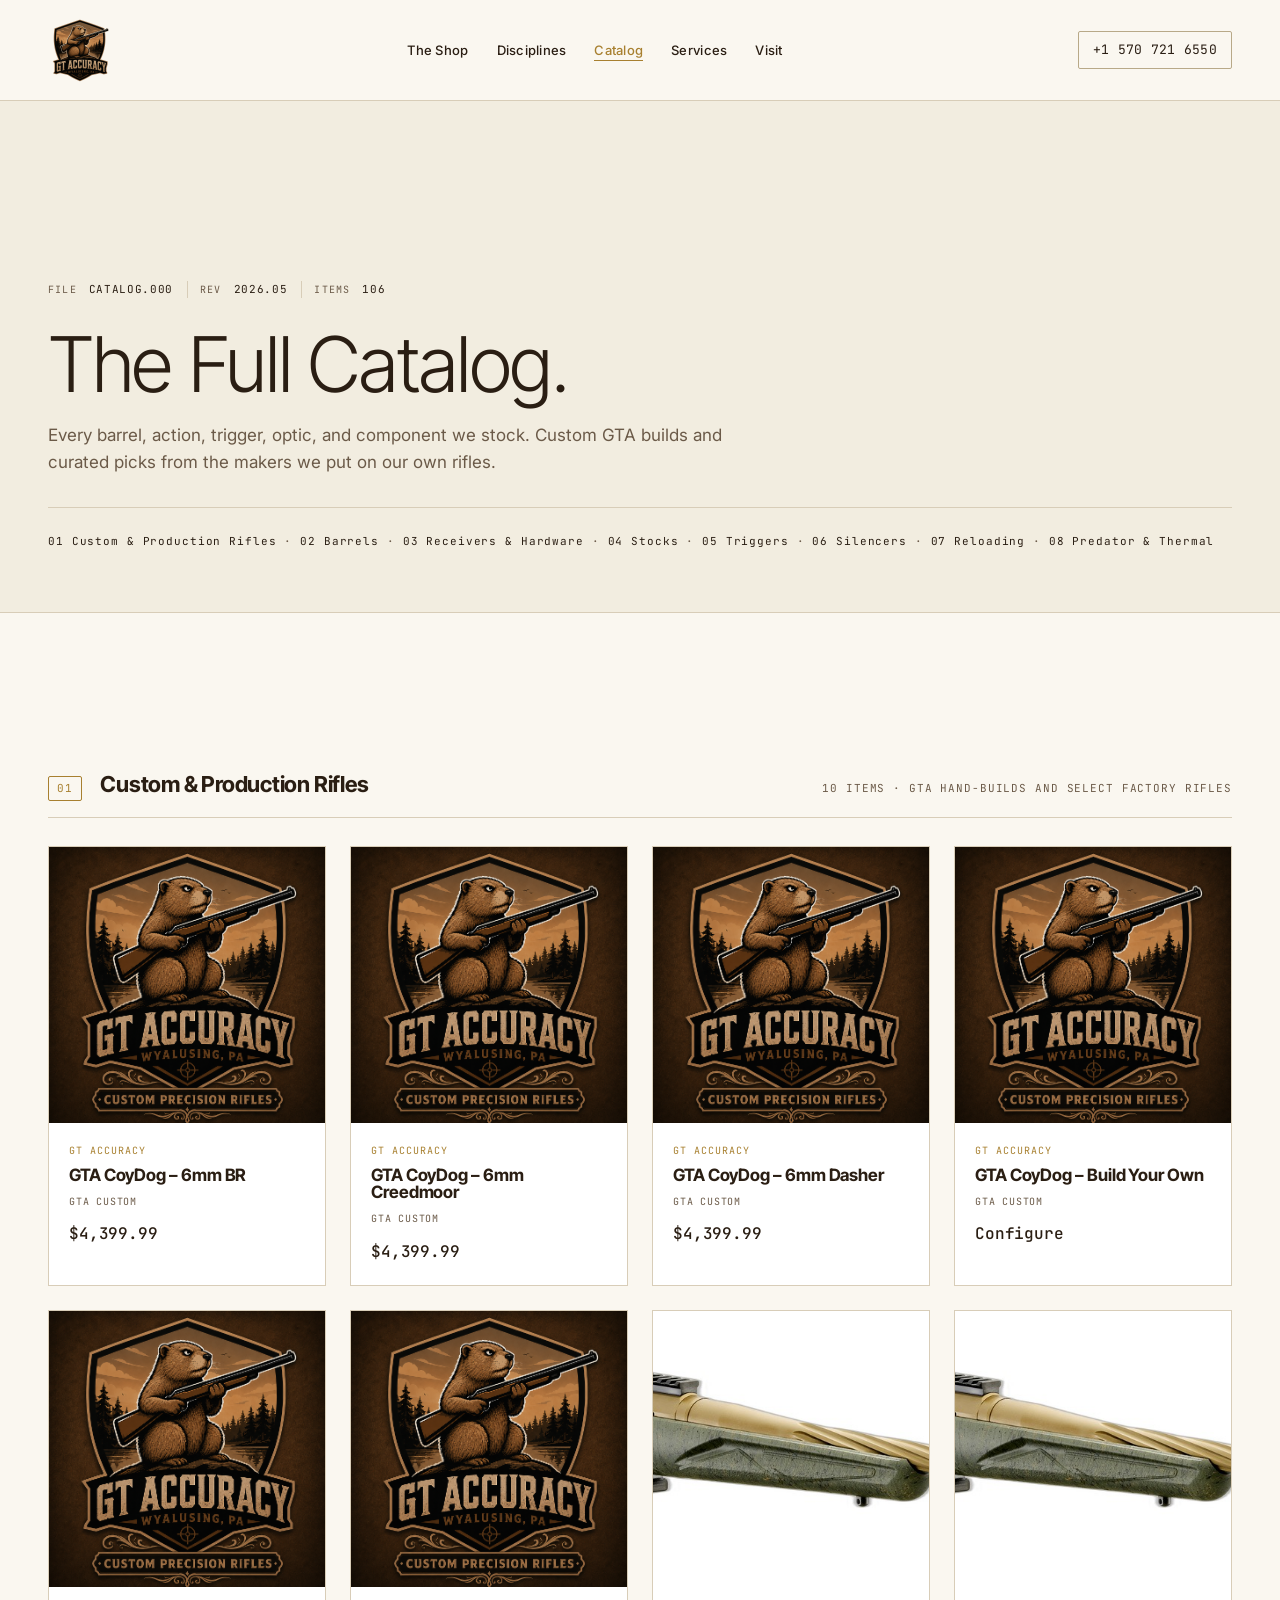
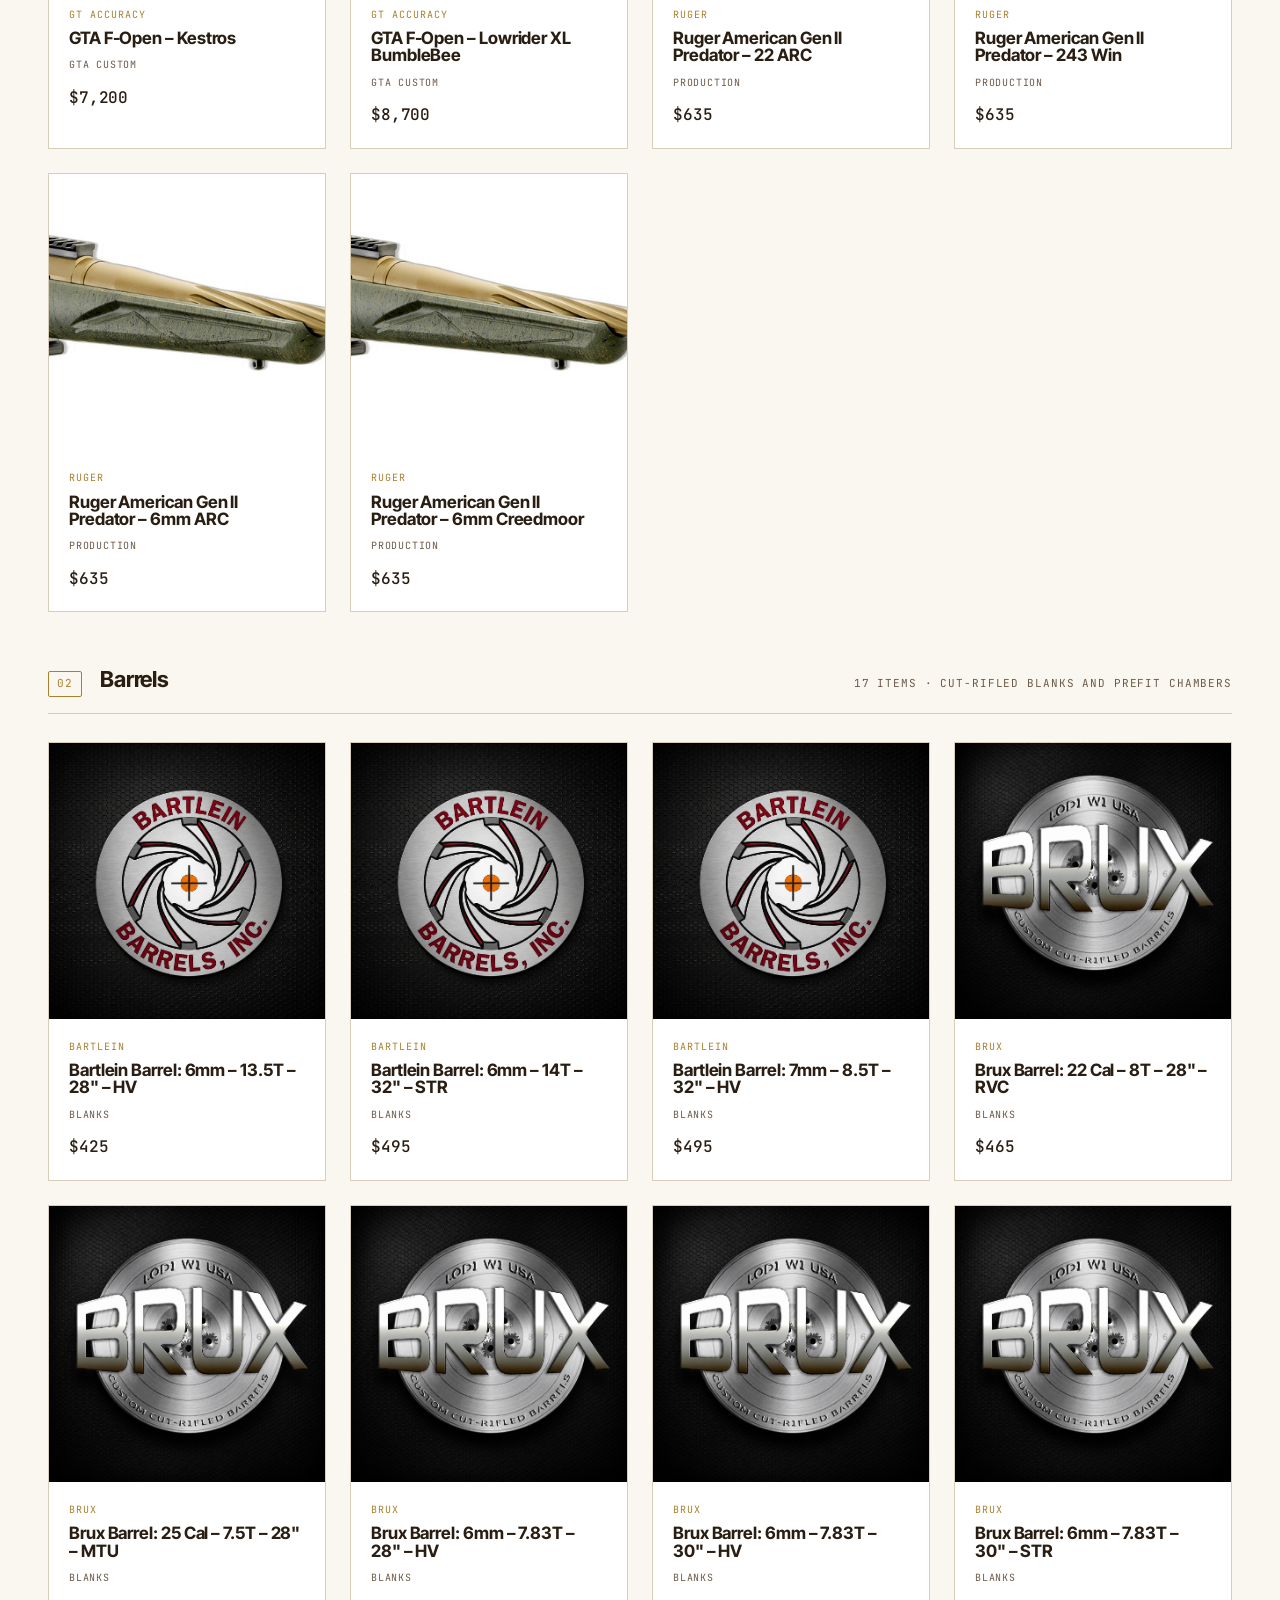
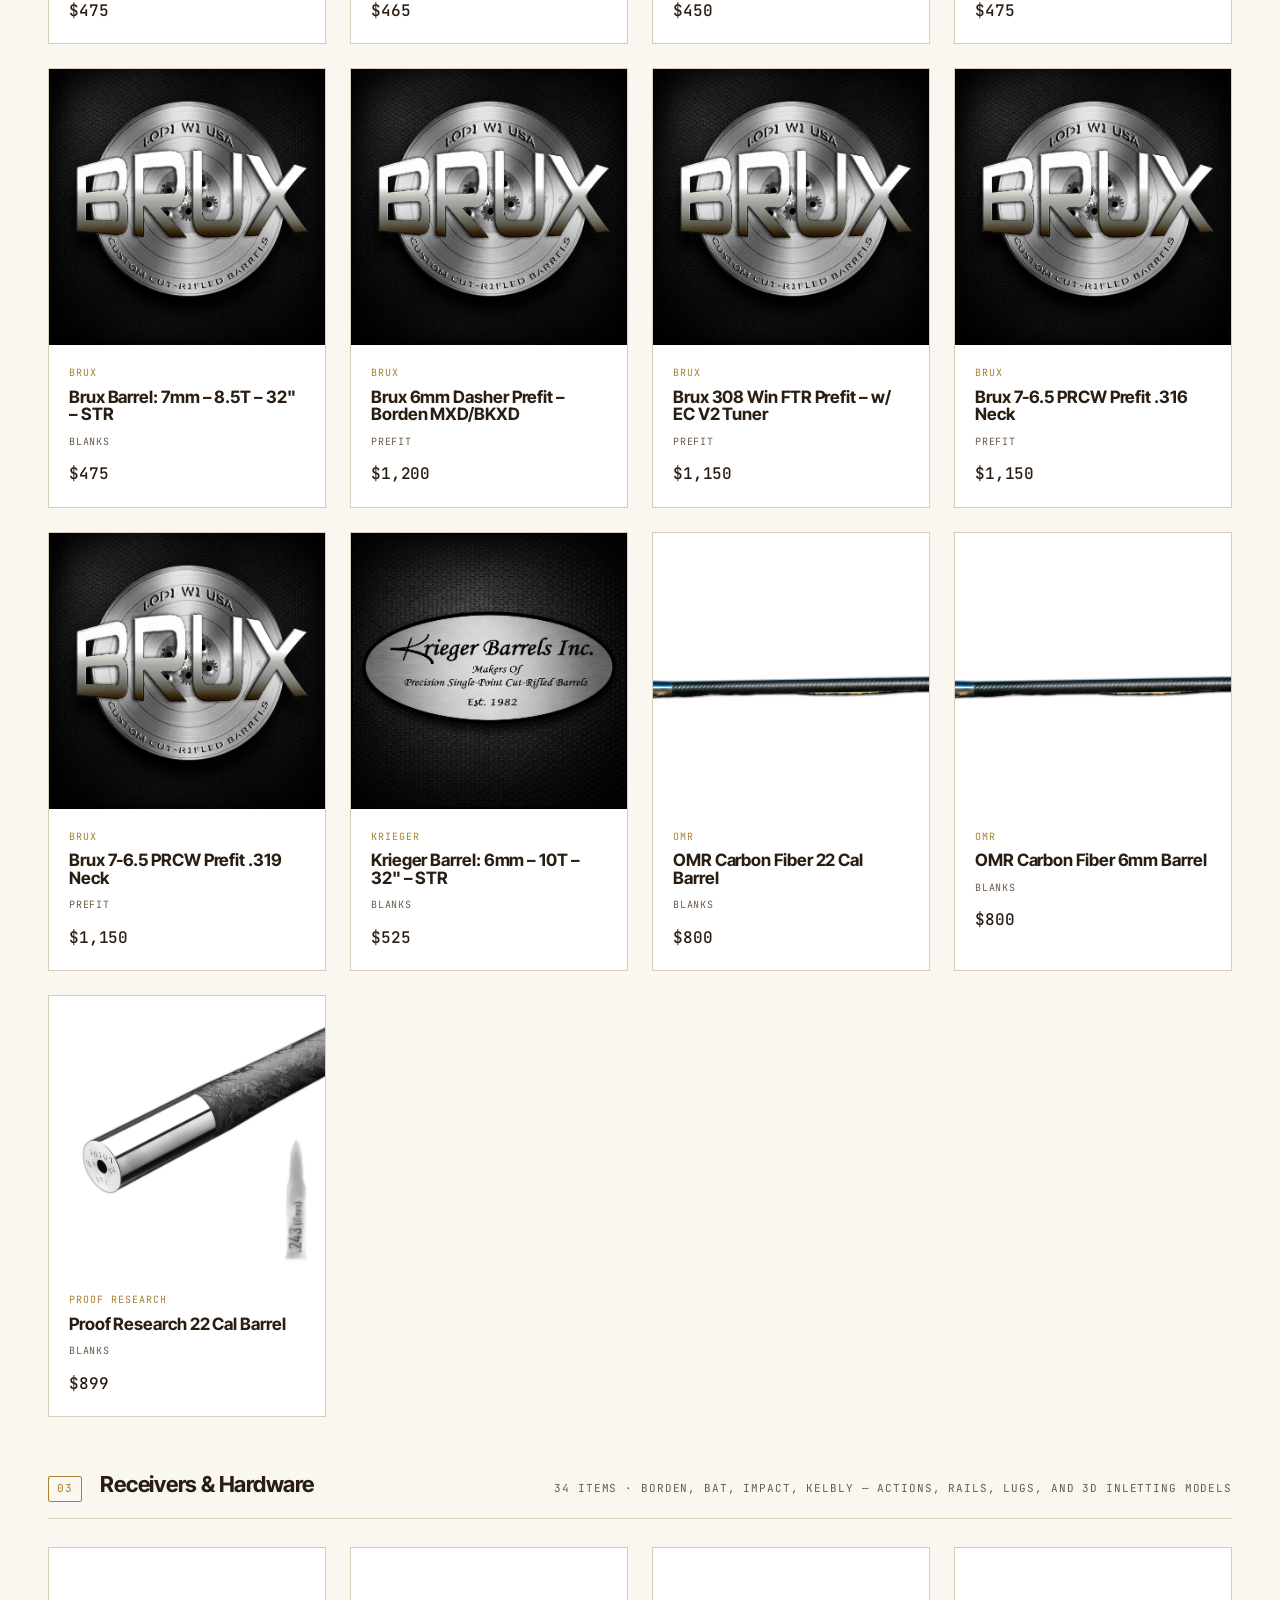
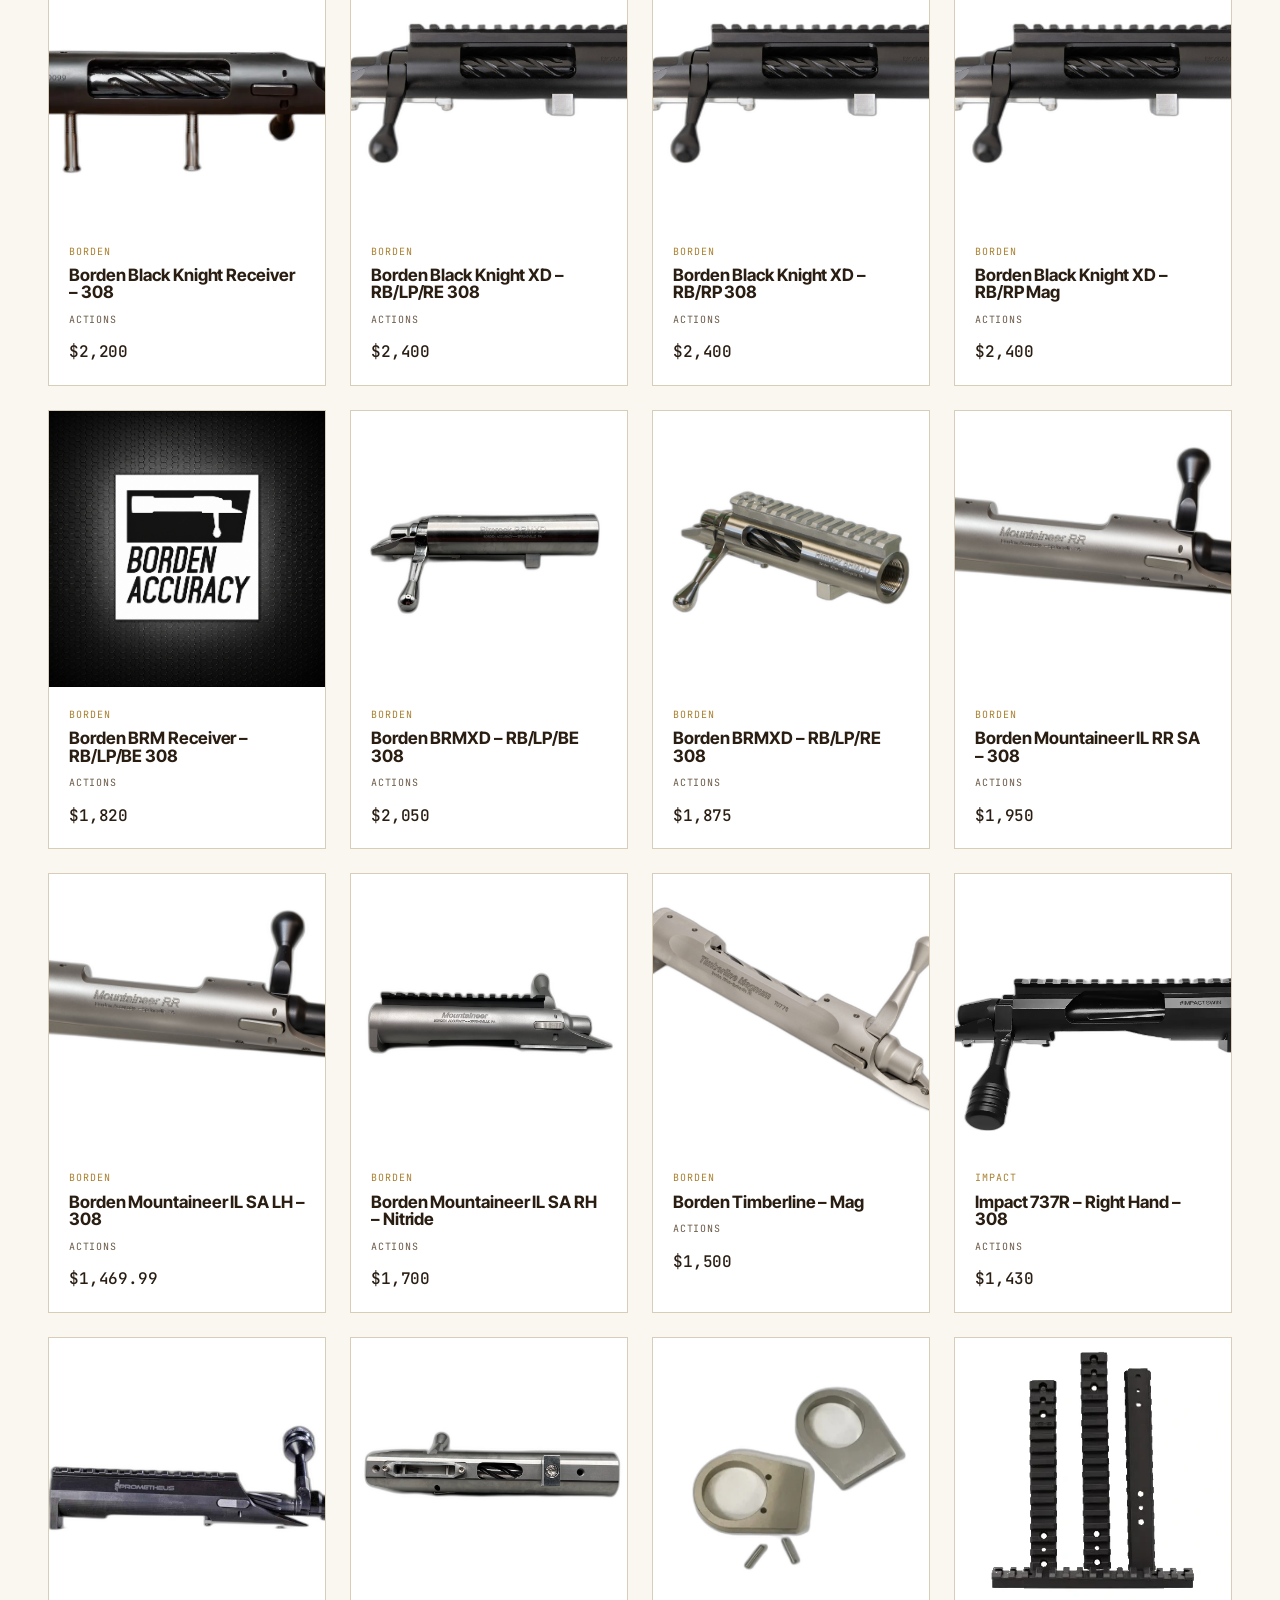
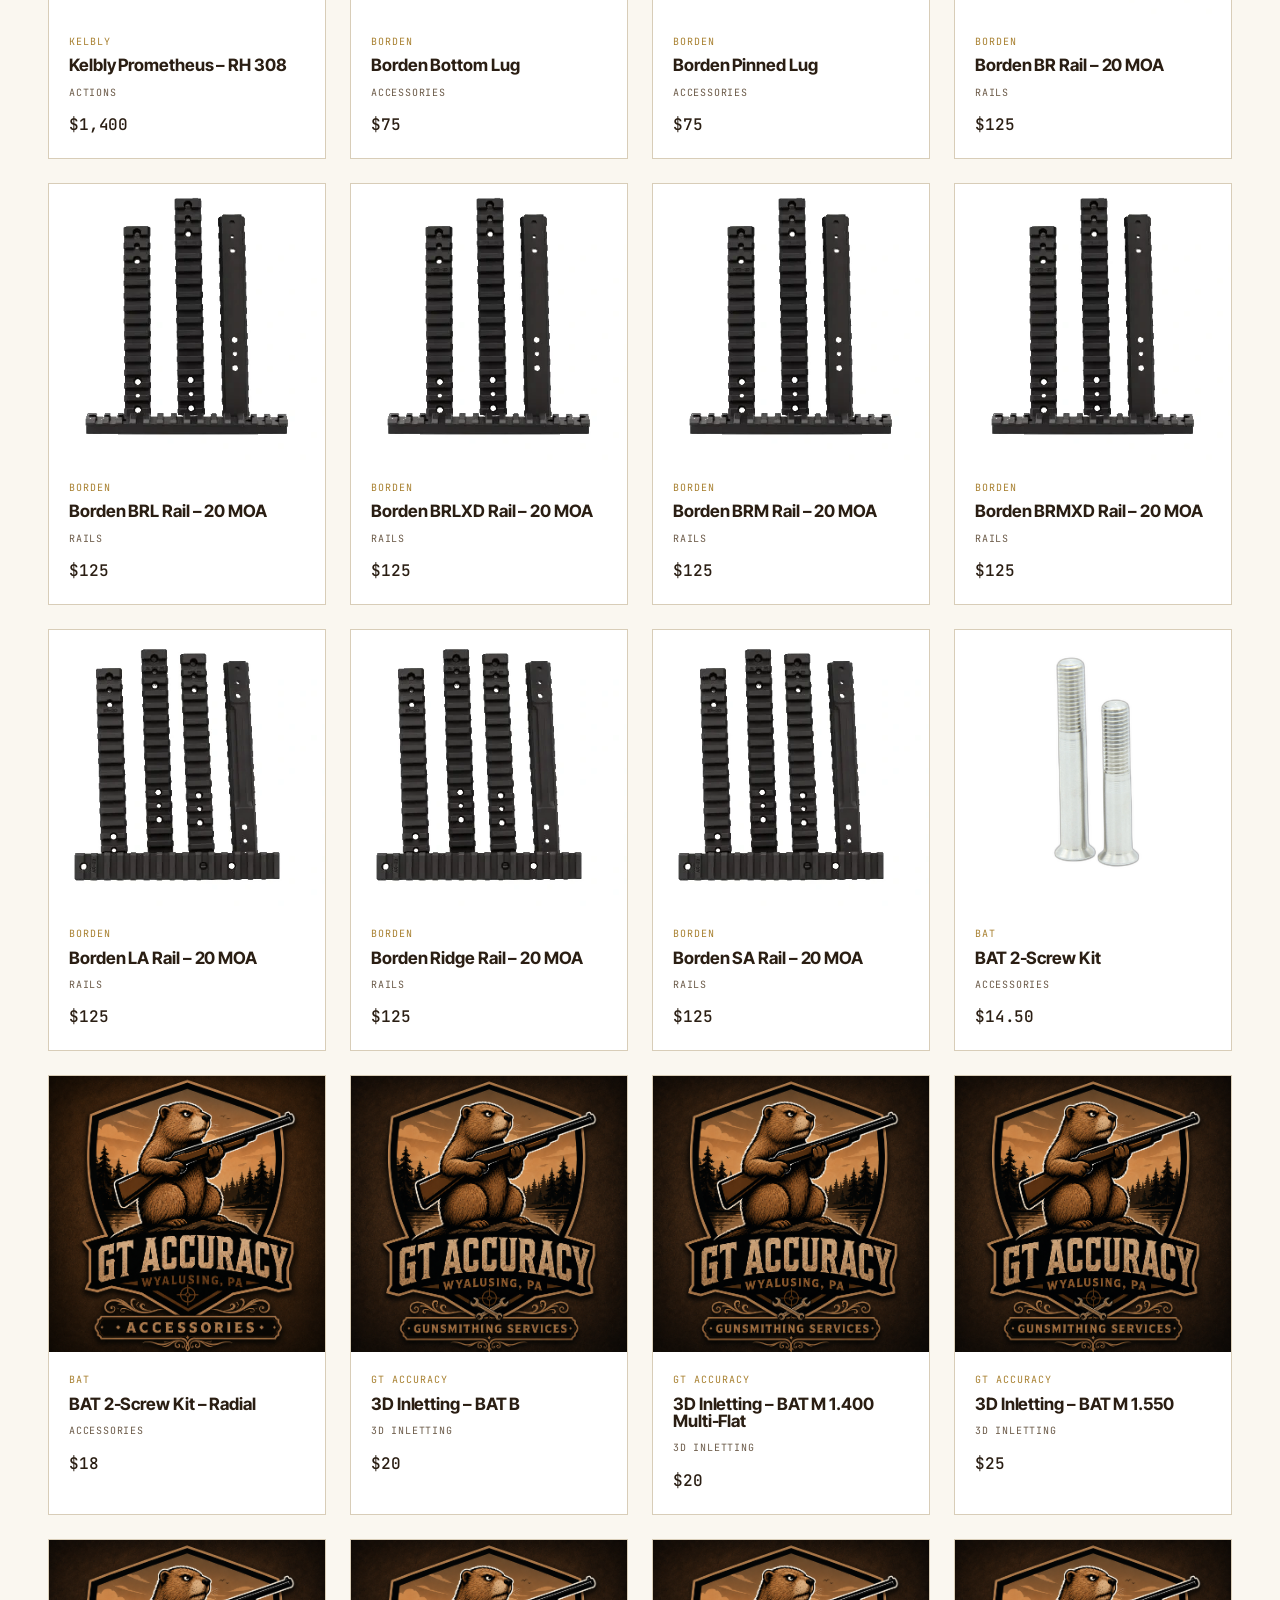
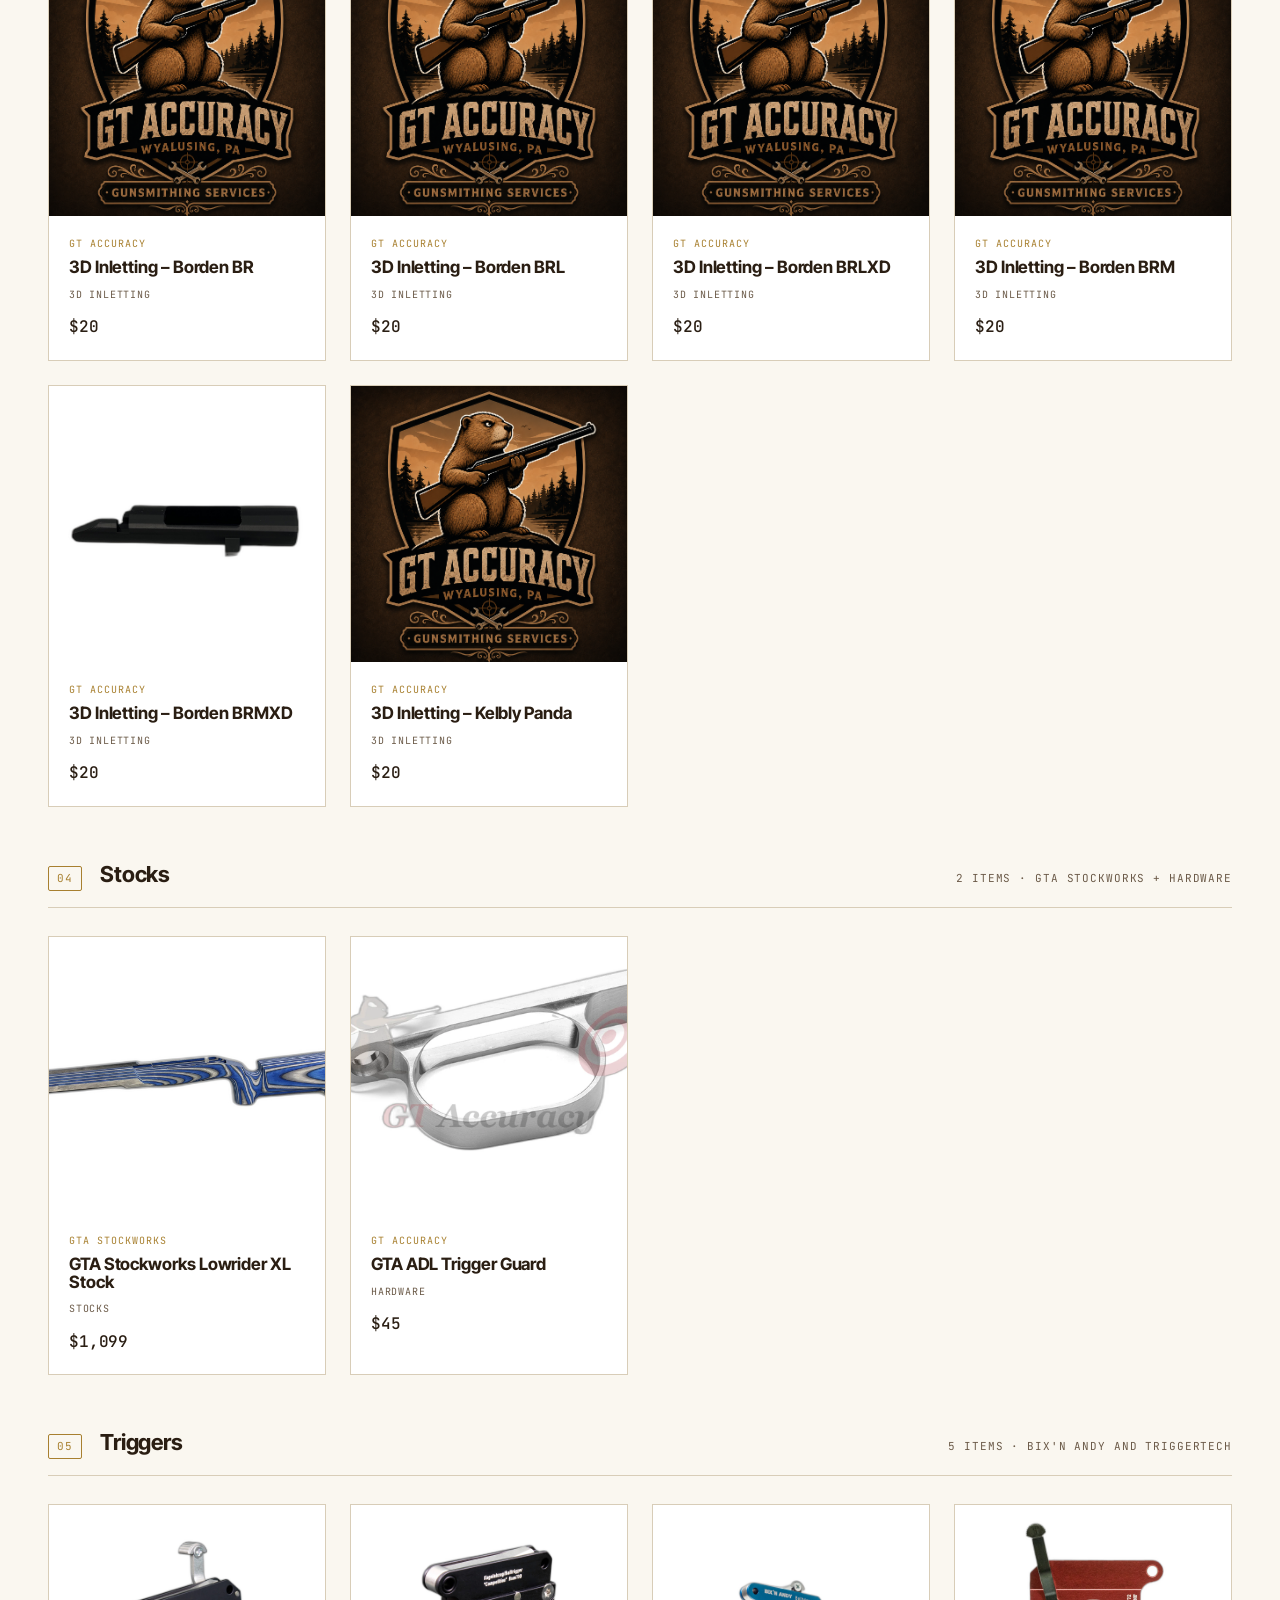
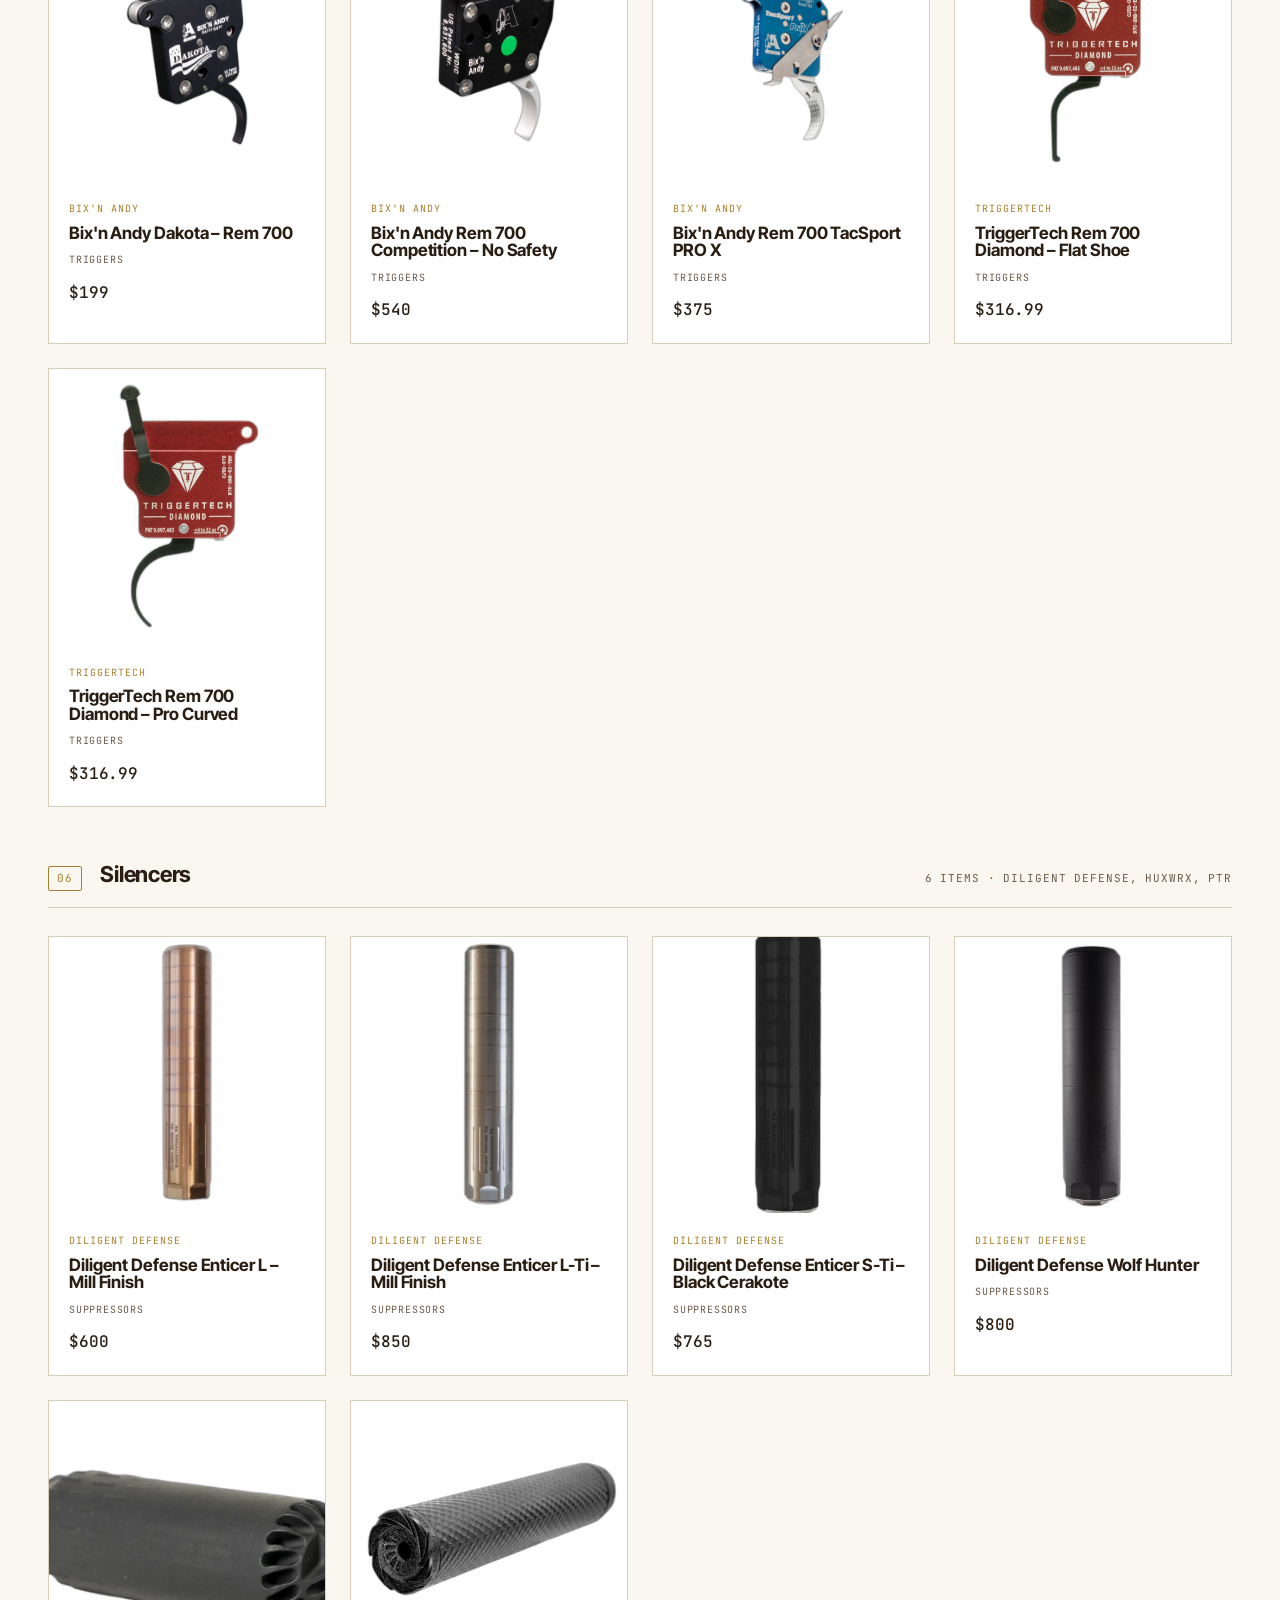
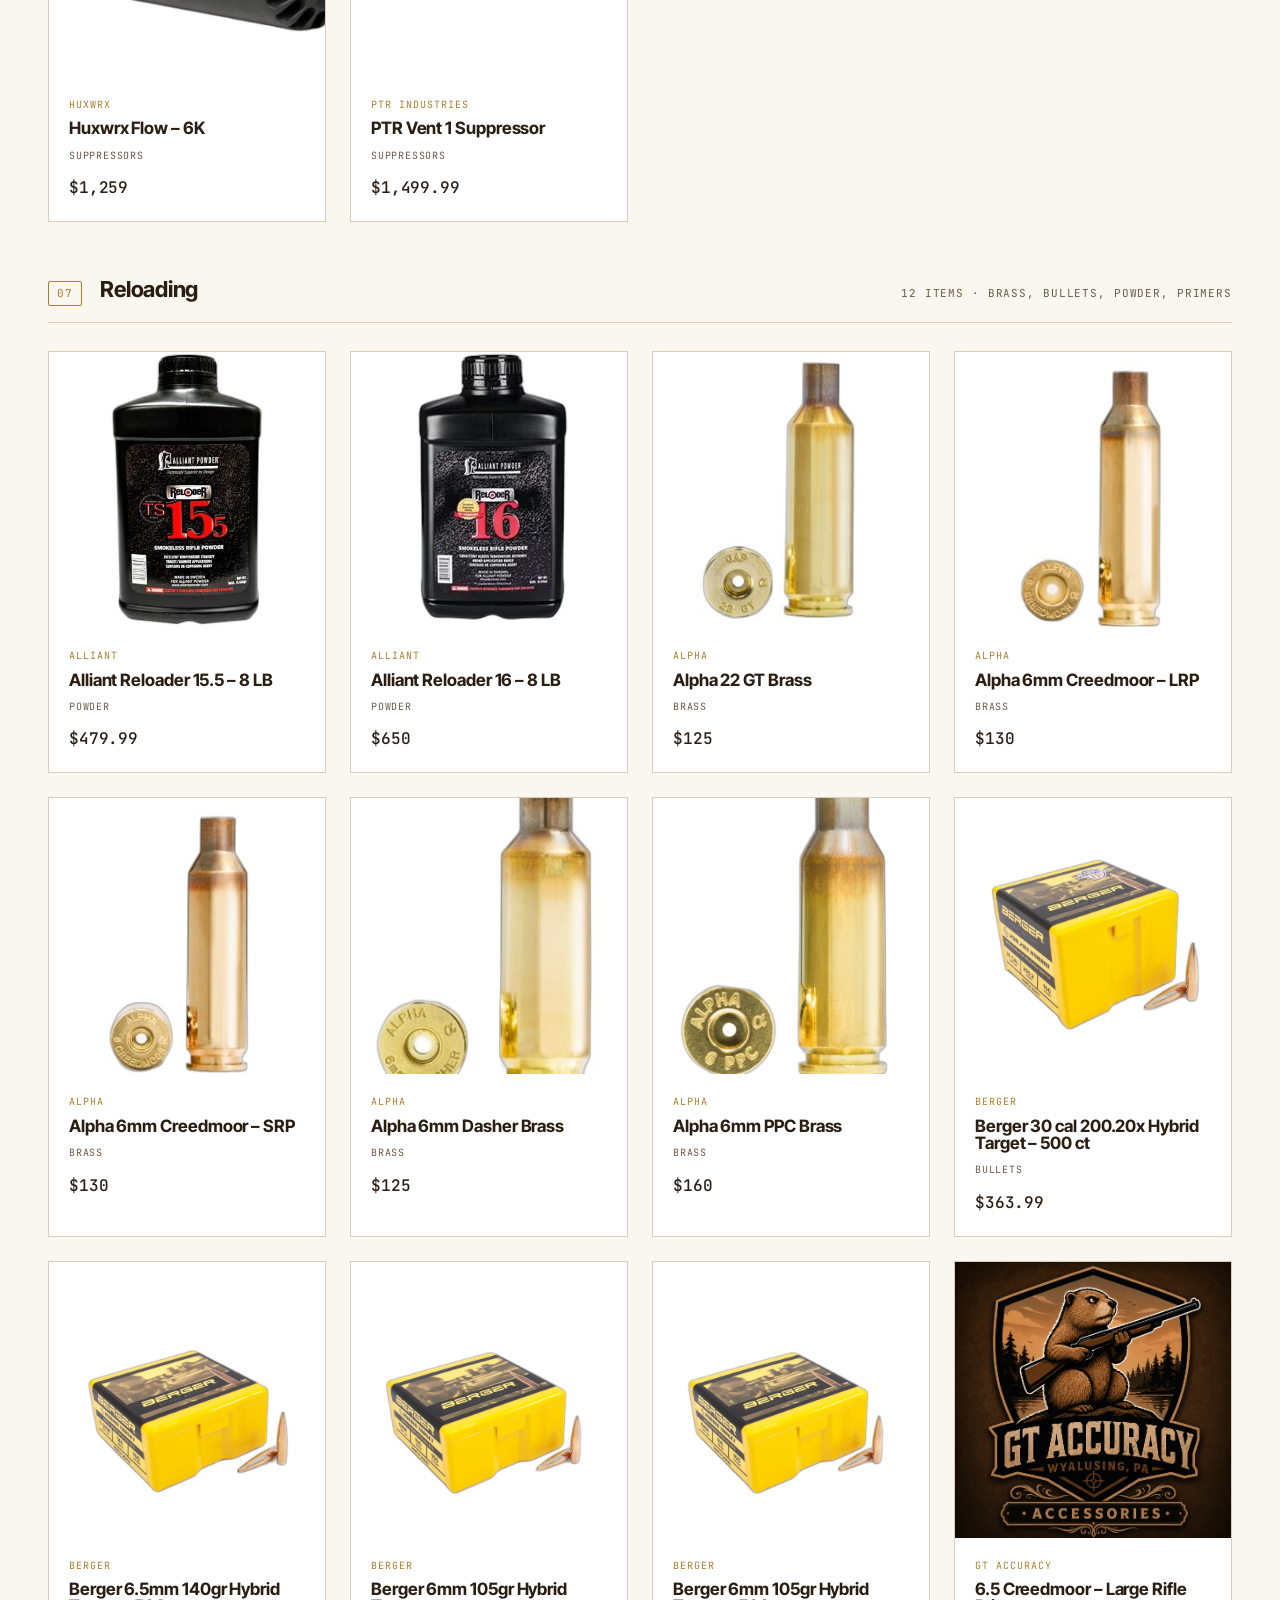
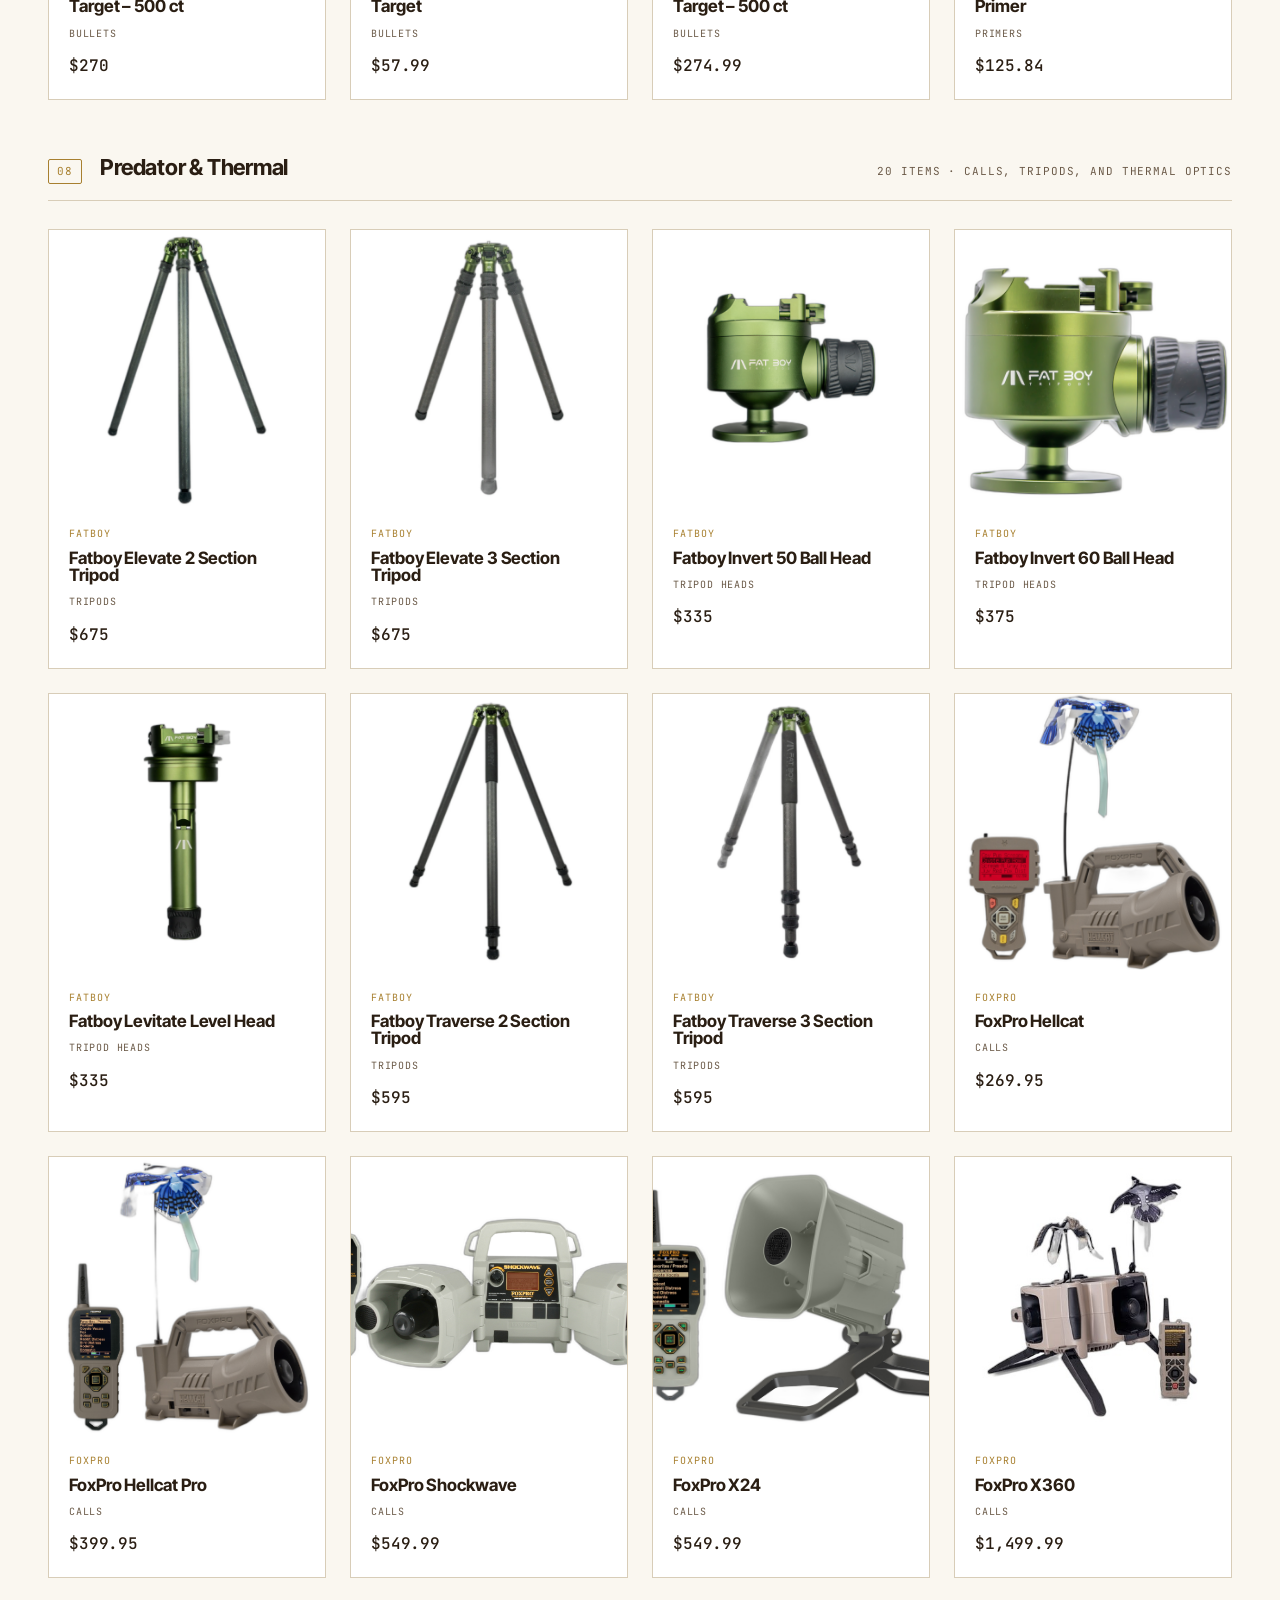
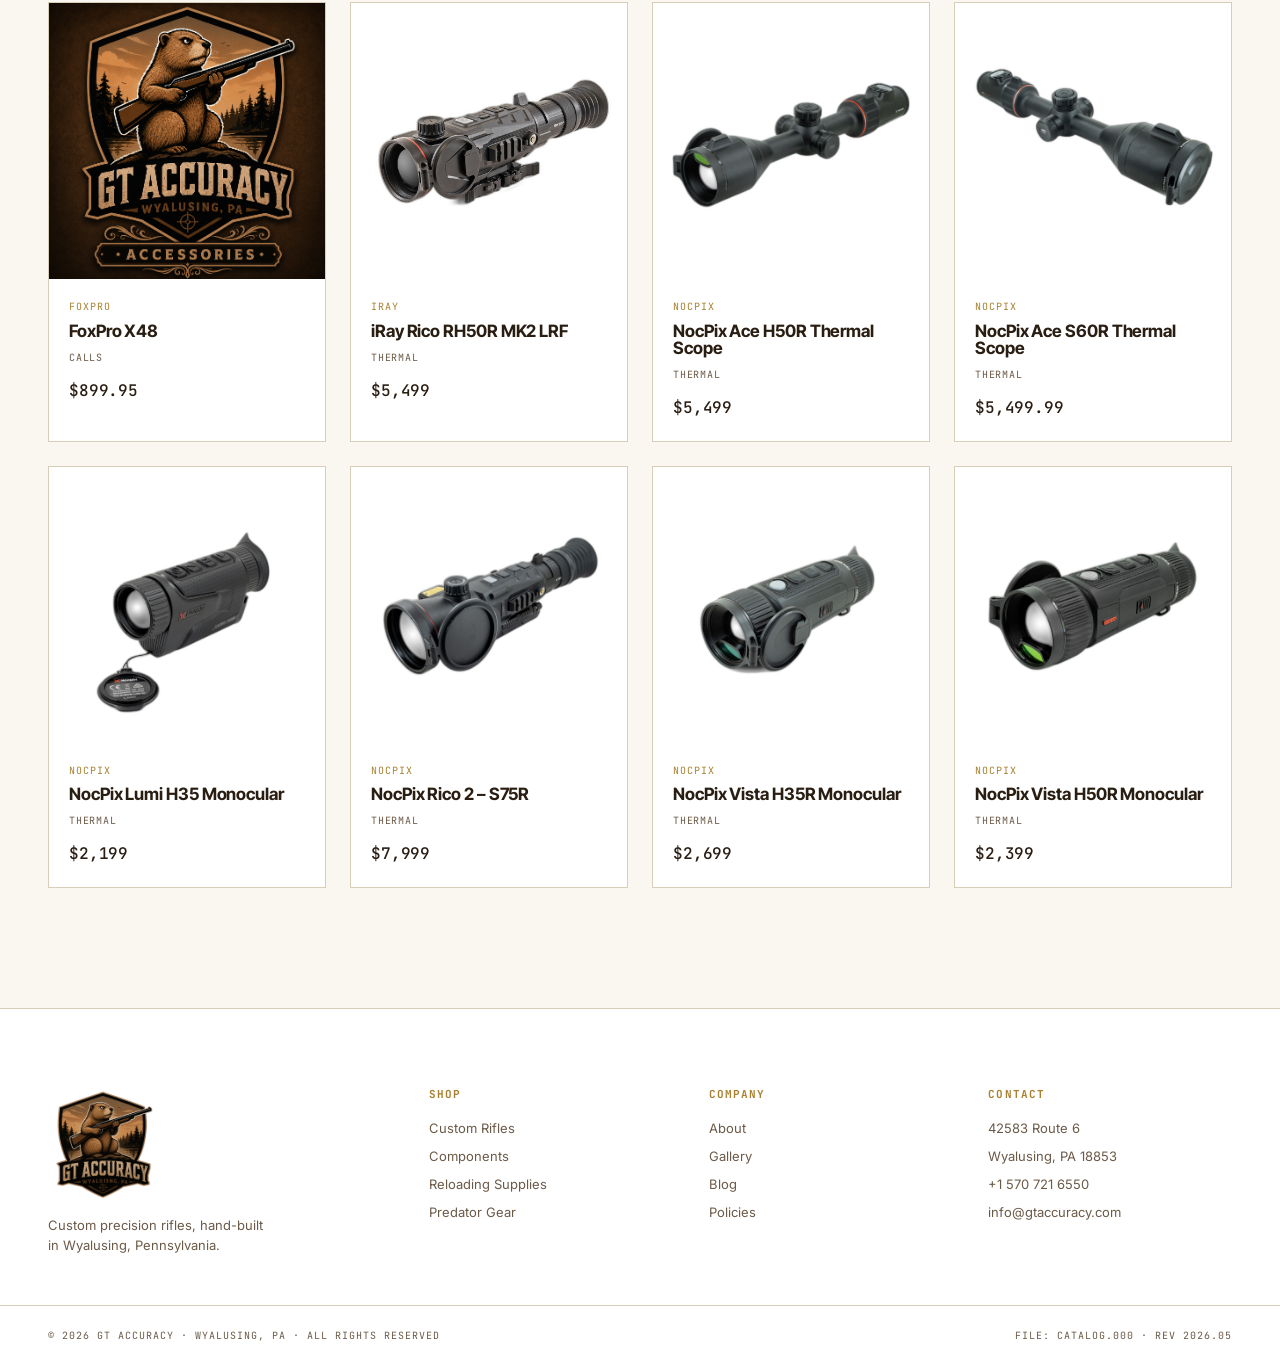
==== catalog.html @ 964519cc "Use accessories emblem on Primer and FoxPro X48 placeholders 2 remaining GT-logo placeholder cards (" ====
<!DOCTYPE html>
<html lang="en">
<head>
  <meta charset="UTF-8" />
  <meta name="viewport" content="width=device-width,initial-scale=1" />
  <meta name="description" content="GT Accuracy — full product catalog: rifles, barrels, receivers, triggers, silencers, reloading, predator & thermal." />
  <title>Catalog &mdash; GT Accuracy</title>
  <meta name="theme-color" content="#A88030" />
  <meta name="msapplication-TileColor" content="#A88030" />
  <meta name="apple-mobile-web-app-status-bar-style" content="black-translucent" />
  <link rel="icon" href="assets/images/gt-mark.png" />
  <link rel="preconnect" href="https://fonts.googleapis.com" />
  <link rel="preconnect" href="https://fonts.gstatic.com" crossorigin />
  <link href="https://fonts.googleapis.com/css2?family=Inter:wght@300;400;500;600;700&family=Inter+Tight:wght@300;400;500;700&family=JetBrains+Mono:wght@300;400;500&display=swap" rel="stylesheet" />
  <link rel="stylesheet" href="style.css" />
</head>
<body>

<!-- ── NAV ─────────────────────────────────────── -->
<nav class="nav">
  <div class="nav-inner">
    <a href="index.html" class="nav-brand"><img src="assets/images/logo.png" alt="GT Accuracy" /></a>
    <ul class="nav-links">
      <li><a href="index.html#shop">The Shop</a></li>
      <li><a href="index.html#build">Disciplines</a></li>
      <li><a href="catalog.html" class="active">Catalog</a></li>
      <li><a href="index.html#services">Services</a></li>
      <li><a href="index.html#visit">Visit</a></li>
    </ul>
    <a href="tel:5707216550" class="nav-phone">+1 570 721 6550</a>
  </div>
</nav>

<!-- ── CATALOG HEADER ──────────────────────────── -->
<header class="catalog-hero">
  <div class="container">
    <div class="hero-meta">
      <span class="m">FILE</span>
      <span class="v">CATALOG.000</span>
      <span class="m">REV</span>
      <span class="v">2026.05</span>
      <span class="m">ITEMS</span>
      <span class="v">106</span>
    </div>
    <h1 class="catalog-title">The Full Catalog.</h1>
    <p class="catalog-lede">Every barrel, action, trigger, optic, and component we stock. Custom GTA builds and curated picks from the makers we put on our own rifles.</p>
    <nav class="catalog-jump"><a href="#cat-rifles">01 Custom & Production Rifles</a> &middot; <a href="#cat-barrels">02 Barrels</a> &middot; <a href="#cat-receivers">03 Receivers & Hardware</a> &middot; <a href="#cat-stocks">04 Stocks</a> &middot; <a href="#cat-triggers">05 Triggers</a> &middot; <a href="#cat-silencers">06 Silencers</a> &middot; <a href="#cat-reloading">07 Reloading</a> &middot; <a href="#cat-predator">08 Predator & Thermal</a></nav>
  </div>
</header>

<!-- ── CATALOG SECTIONS ────────────────────────── -->
<section id="catalog" class="catalog">
  <div class="container">
    <div class="catalog-group" id="cat-rifles">
      <div class="group-head">
        <span class="group-num">01</span>
        <h3 class="group-title">Custom & Production Rifles</h3>
        <span class="group-meta">10 items &middot; GTA hand-builds and select factory rifles</span>
      </div>
      <div class="featured-grid">
      <article class="product">
  <div class="product-img product-img--emblem"><img src="assets/images/rifle-emblem.png?v=2" alt="GT Accuracy Custom Precision Rifles" loading="lazy" /></div>
  <div class="product-meta">
    <span class="m">GT ACCURACY</span>
    <h3>GTA CoyDog – 6mm BR</h3>
    <span class="sub">GTA Custom</span>
    <span class="price">$4,399.99</span>
  </div>
</article>
      <article class="product">
  <div class="product-img product-img--emblem"><img src="assets/images/rifle-emblem.png?v=2" alt="GT Accuracy Custom Precision Rifles" loading="lazy" /></div>
  <div class="product-meta">
    <span class="m">GT ACCURACY</span>
    <h3>GTA CoyDog – 6mm Creedmoor</h3>
    <span class="sub">GTA Custom</span>
    <span class="price">$4,399.99</span>
  </div>
</article>
      <article class="product">
  <div class="product-img product-img--emblem"><img src="assets/images/rifle-emblem.png?v=2" alt="GT Accuracy Custom Precision Rifles" loading="lazy" /></div>
  <div class="product-meta">
    <span class="m">GT ACCURACY</span>
    <h3>GTA CoyDog – 6mm Dasher</h3>
    <span class="sub">GTA Custom</span>
    <span class="price">$4,399.99</span>
  </div>
</article>
      <article class="product">
  <div class="product-img product-img--emblem"><img src="assets/images/rifle-emblem.png?v=2" alt="GT Accuracy Custom Precision Rifles" loading="lazy" /></div>
  <div class="product-meta">
    <span class="m">GT ACCURACY</span>
    <h3>GTA CoyDog – Build Your Own</h3>
    <span class="sub">GTA Custom</span>
    <span class="price">Configure</span>
  </div>
</article>
      <article class="product">
  <div class="product-img product-img--emblem"><img src="assets/images/rifle-emblem.png?v=2" alt="GT Accuracy Custom Precision Rifles" loading="lazy" /></div>
  <div class="product-meta">
    <span class="m">GT ACCURACY</span>
    <h3>GTA F-Open – Kestros</h3>
    <span class="sub">GTA Custom</span>
    <span class="price">$7,200</span>
  </div>
</article>
      <article class="product">
  <div class="product-img product-img--emblem"><img src="assets/images/rifle-emblem.png?v=2" alt="GT Accuracy Custom Precision Rifles" loading="lazy" /></div>
  <div class="product-meta">
    <span class="m">GT ACCURACY</span>
    <h3>GTA F-Open – Lowrider XL BumbleBee</h3>
    <span class="sub">GTA Custom</span>
    <span class="price">$8,700</span>
  </div>
</article>
      <article class="product">
  <div class="product-img"><img src="assets/images/shop/Predator_Gen2_2.jpg" alt="Ruger American Gen II Predator – 22 ARC" loading="lazy" /></div>
  <div class="product-meta">
    <span class="m">RUGER</span>
    <h3>Ruger American Gen II Predator – 22 ARC</h3>
    <span class="sub">Production</span>
    <span class="price">$635</span>
  </div>
</article>
      <article class="product">
  <div class="product-img"><img src="assets/images/shop/Predator_Gen2_2.jpg" alt="Ruger American Gen II Predator – 243 Win" loading="lazy" /></div>
  <div class="product-meta">
    <span class="m">RUGER</span>
    <h3>Ruger American Gen II Predator – 243 Win</h3>
    <span class="sub">Production</span>
    <span class="price">$635</span>
  </div>
</article>
      <article class="product">
  <div class="product-img"><img src="assets/images/shop/Predator_Gen2_2.jpg" alt="Ruger American Gen II Predator – 6mm ARC" loading="lazy" /></div>
  <div class="product-meta">
    <span class="m">RUGER</span>
    <h3>Ruger American Gen II Predator – 6mm ARC</h3>
    <span class="sub">Production</span>
    <span class="price">$635</span>
  </div>
</article>
      <article class="product">
  <div class="product-img"><img src="assets/images/shop/Predator_Gen2_2.jpg" alt="Ruger American Gen II Predator – 6mm Creedmoor" loading="lazy" /></div>
  <div class="product-meta">
    <span class="m">RUGER</span>
    <h3>Ruger American Gen II Predator – 6mm Creedmoor</h3>
    <span class="sub">Production</span>
    <span class="price">$635</span>
  </div>
</article>
      </div>
    </div>
    <div class="catalog-group" id="cat-barrels">
      <div class="group-head">
        <span class="group-num">02</span>
        <h3 class="group-title">Barrels</h3>
        <span class="group-meta">17 items &middot; Cut-rifled blanks and prefit chambers</span>
      </div>
      <div class="featured-grid">
      <article class="product">
  <div class="product-img product-img--emblem"><img src="assets/images/bartlein-emblem.png?v=2" alt="Bartlein Barrels" loading="lazy" /></div>
  <div class="product-meta">
    <span class="m">BARTLEIN</span>
    <h3>Bartlein Barrel: 6mm – 13.5T – 28" – HV</h3>
    <span class="sub">Blanks</span>
    <span class="price">$425</span>
  </div>
</article>
      <article class="product">
  <div class="product-img product-img--emblem"><img src="assets/images/bartlein-emblem.png?v=2" alt="Bartlein Barrels" loading="lazy" /></div>
  <div class="product-meta">
    <span class="m">BARTLEIN</span>
    <h3>Bartlein Barrel: 6mm – 14T – 32" – STR</h3>
    <span class="sub">Blanks</span>
    <span class="price">$495</span>
  </div>
</article>
      <article class="product">
  <div class="product-img product-img--emblem"><img src="assets/images/bartlein-emblem.png?v=2" alt="Bartlein Barrels" loading="lazy" /></div>
  <div class="product-meta">
    <span class="m">BARTLEIN</span>
    <h3>Bartlein Barrel: 7mm – 8.5T – 32" – HV</h3>
    <span class="sub">Blanks</span>
    <span class="price">$495</span>
  </div>
</article>
      <article class="product">
  <div class="product-img product-img--emblem"><img src="assets/images/brux-emblem.png?v=2" alt="Brux Barrels" loading="lazy" /></div>
  <div class="product-meta">
    <span class="m">BRUX</span>
    <h3>Brux Barrel: 22 Cal – 8T – 28" – RVC</h3>
    <span class="sub">Blanks</span>
    <span class="price">$465</span>
  </div>
</article>
      <article class="product">
  <div class="product-img product-img--emblem"><img src="assets/images/brux-emblem.png?v=2" alt="Brux Barrels" loading="lazy" /></div>
  <div class="product-meta">
    <span class="m">BRUX</span>
    <h3>Brux Barrel: 25 Cal – 7.5T – 28" – MTU</h3>
    <span class="sub">Blanks</span>
    <span class="price">$475</span>
  </div>
</article>
      <article class="product">
  <div class="product-img product-img--emblem"><img src="assets/images/brux-emblem.png?v=2" alt="Brux Barrels" loading="lazy" /></div>
  <div class="product-meta">
    <span class="m">BRUX</span>
    <h3>Brux Barrel: 6mm – 7.83T – 28" – HV</h3>
    <span class="sub">Blanks</span>
    <span class="price">$465</span>
  </div>
</article>
      <article class="product">
  <div class="product-img product-img--emblem"><img src="assets/images/brux-emblem.png?v=2" alt="Brux Barrels" loading="lazy" /></div>
  <div class="product-meta">
    <span class="m">BRUX</span>
    <h3>Brux Barrel: 6mm – 7.83T – 30" – HV</h3>
    <span class="sub">Blanks</span>
    <span class="price">$450</span>
  </div>
</article>
      <article class="product">
  <div class="product-img product-img--emblem"><img src="assets/images/brux-emblem.png?v=2" alt="Brux Barrels" loading="lazy" /></div>
  <div class="product-meta">
    <span class="m">BRUX</span>
    <h3>Brux Barrel: 6mm – 7.83T – 30" – STR</h3>
    <span class="sub">Blanks</span>
    <span class="price">$475</span>
  </div>
</article>
      <article class="product">
  <div class="product-img product-img--emblem"><img src="assets/images/brux-emblem.png?v=2" alt="Brux Barrels" loading="lazy" /></div>
  <div class="product-meta">
    <span class="m">BRUX</span>
    <h3>Brux Barrel: 7mm – 8.5T – 32" – STR</h3>
    <span class="sub">Blanks</span>
    <span class="price">$475</span>
  </div>
</article>
      <article class="product">
  <div class="product-img product-img--emblem"><img src="assets/images/brux-emblem.png?v=2" alt="Brux Barrels" loading="lazy" /></div>
  <div class="product-meta">
    <span class="m">BRUX</span>
    <h3>Brux 6mm Dasher Prefit – Borden MXD/BKXD</h3>
    <span class="sub">Prefit</span>
    <span class="price">$1,200</span>
  </div>
</article>
      <article class="product">
  <div class="product-img product-img--emblem"><img src="assets/images/brux-emblem.png?v=2" alt="Brux Barrels" loading="lazy" /></div>
  <div class="product-meta">
    <span class="m">BRUX</span>
    <h3>Brux 308 Win FTR Prefit – w/ EC V2 Tuner</h3>
    <span class="sub">Prefit</span>
    <span class="price">$1,150</span>
  </div>
</article>
      <article class="product">
  <div class="product-img product-img--emblem"><img src="assets/images/brux-emblem.png?v=2" alt="Brux Barrels" loading="lazy" /></div>
  <div class="product-meta">
    <span class="m">BRUX</span>
    <h3>Brux 7-6.5 PRCW Prefit .316 Neck</h3>
    <span class="sub">Prefit</span>
    <span class="price">$1,150</span>
  </div>
</article>
      <article class="product">
  <div class="product-img product-img--emblem"><img src="assets/images/brux-emblem.png?v=2" alt="Brux Barrels" loading="lazy" /></div>
  <div class="product-meta">
    <span class="m">BRUX</span>
    <h3>Brux 7-6.5 PRCW Prefit .319 Neck</h3>
    <span class="sub">Prefit</span>
    <span class="price">$1,150</span>
  </div>
</article>
      <article class="product">
  <div class="product-img product-img--emblem"><img src="assets/images/krieger-emblem.png?v=2" alt="Krieger Barrels" loading="lazy" /></div>
  <div class="product-meta">
    <span class="m">KRIEGER</span>
    <h3>Krieger Barrel: 6mm – 10T – 32" – STR</h3>
    <span class="sub">Blanks</span>
    <span class="price">$525</span>
  </div>
</article>
      <article class="product">
  <div class="product-img"><img src="assets/images/shop/OMR_Blank.jpg" alt="OMR Carbon Fiber 22 Cal Barrel" loading="lazy" /></div>
  <div class="product-meta">
    <span class="m">OMR</span>
    <h3>OMR Carbon Fiber 22 Cal Barrel</h3>
    <span class="sub">Blanks</span>
    <span class="price">$800</span>
  </div>
</article>
      <article class="product">
  <div class="product-img"><img src="assets/images/shop/OMR_Blank.jpg" alt="OMR Carbon Fiber 6mm Barrel" loading="lazy" /></div>
  <div class="product-meta">
    <span class="m">OMR</span>
    <h3>OMR Carbon Fiber 6mm Barrel</h3>
    <span class="sub">Blanks</span>
    <span class="price">$800</span>
  </div>
</article>
      <article class="product">
  <div class="product-img"><img src="assets/images/shop/PR_6mm.jpg" alt="Proof Research 22 Cal Barrel" loading="lazy" /></div>
  <div class="product-meta">
    <span class="m">PROOF RESEARCH</span>
    <h3>Proof Research 22 Cal Barrel</h3>
    <span class="sub">Blanks</span>
    <span class="price">$899</span>
  </div>
</article>
      </div>
    </div>
    <div class="catalog-group" id="cat-receivers">
      <div class="group-head">
        <span class="group-num">03</span>
        <h3 class="group-title">Receivers & Hardware</h3>
        <span class="group-meta">34 items &middot; Borden, BAT, Impact, Kelbly — actions, rails, lugs, and 3D inletting models</span>
      </div>
      <div class="featured-grid">
      <article class="product">
  <div class="product-img"><img src="assets/images/shop/B-RLR-LS.webp" alt="Borden Black Knight Receiver – 308" loading="lazy" /></div>
  <div class="product-meta">
    <span class="m">BORDEN</span>
    <h3>Borden Black Knight Receiver – 308</h3>
    <span class="sub">Actions</span>
    <span class="price">$2,200</span>
  </div>
</article>
      <article class="product">
  <div class="product-img"><img src="assets/images/shop/BKXD.jpg" alt="Borden Black Knight XD – RB/LP/RE 308" loading="lazy" /></div>
  <div class="product-meta">
    <span class="m">BORDEN</span>
    <h3>Borden Black Knight XD – RB/LP/RE 308</h3>
    <span class="sub">Actions</span>
    <span class="price">$2,400</span>
  </div>
</article>
      <article class="product">
  <div class="product-img"><img src="assets/images/shop/BKXD.jpg" alt="Borden Black Knight XD – RB/RP 308" loading="lazy" /></div>
  <div class="product-meta">
    <span class="m">BORDEN</span>
    <h3>Borden Black Knight XD – RB/RP 308</h3>
    <span class="sub">Actions</span>
    <span class="price">$2,400</span>
  </div>
</article>
      <article class="product">
  <div class="product-img"><img src="assets/images/shop/BKXD.jpg" alt="Borden Black Knight XD – RB/RP Mag" loading="lazy" /></div>
  <div class="product-meta">
    <span class="m">BORDEN</span>
    <h3>Borden Black Knight XD – RB/RP Mag</h3>
    <span class="sub">Actions</span>
    <span class="price">$2,400</span>
  </div>
</article>
      <article class="product">
  <div class="product-img product-img--emblem"><img src="assets/images/borden-emblem.png?v=2" alt="Borden Accuracy" loading="lazy" /></div>
  <div class="product-meta">
    <span class="m">BORDEN</span>
    <h3>Borden BRM Receiver – RB/LP/BE 308</h3>
    <span class="sub">Actions</span>
    <span class="price">$1,820</span>
  </div>
</article>
      <article class="product">
  <div class="product-img"><img src="assets/images/shop/IMG_8426.jpeg" alt="Borden BRMXD – RB/LP/BE 308" loading="lazy" /></div>
  <div class="product-meta">
    <span class="m">BORDEN</span>
    <h3>Borden BRMXD – RB/LP/BE 308</h3>
    <span class="sub">Actions</span>
    <span class="price">$2,050</span>
  </div>
</article>
      <article class="product">
  <div class="product-img"><img src="assets/images/shop/MXD-RBLPRE-e1736023420534.jpg" alt="Borden BRMXD – RB/LP/RE 308" loading="lazy" /></div>
  <div class="product-meta">
    <span class="m">BORDEN</span>
    <h3>Borden BRMXD – RB/LP/RE 308</h3>
    <span class="sub">Actions</span>
    <span class="price">$1,875</span>
  </div>
</article>
      <article class="product">
  <div class="product-img"><img src="assets/images/shop/Borden_MountaineerRR.jpg" alt="Borden Mountaineer IL RR SA – 308" loading="lazy" /></div>
  <div class="product-meta">
    <span class="m">BORDEN</span>
    <h3>Borden Mountaineer IL RR SA – 308</h3>
    <span class="sub">Actions</span>
    <span class="price">$1,950</span>
  </div>
</article>
      <article class="product">
  <div class="product-img"><img src="assets/images/shop/Borden_MountaineerRR.jpg" alt="Borden Mountaineer IL SA LH – 308" loading="lazy" /></div>
  <div class="product-meta">
    <span class="m">BORDEN</span>
    <h3>Borden Mountaineer IL SA LH – 308</h3>
    <span class="sub">Actions</span>
    <span class="price">$1,469.99</span>
  </div>
</article>
      <article class="product">
  <div class="product-img"><img src="assets/images/shop/IMG_8418.jpeg" alt="Borden Mountaineer IL SA RH – Nitride" loading="lazy" /></div>
  <div class="product-meta">
    <span class="m">BORDEN</span>
    <h3>Borden Mountaineer IL SA RH – Nitride</h3>
    <span class="sub">Actions</span>
    <span class="price">$1,700</span>
  </div>
</article>
      <article class="product">
  <div class="product-img"><img src="assets/images/shop/Borden_Timberline.jpg" alt="Borden Timberline – Mag" loading="lazy" /></div>
  <div class="product-meta">
    <span class="m">BORDEN</span>
    <h3>Borden Timberline – Mag</h3>
    <span class="sub">Actions</span>
    <span class="price">$1,500</span>
  </div>
</article>
      <article class="product">
  <div class="product-img"><img src="assets/images/shop/737-Right.webp" alt="Impact 737R – Right Hand – 308" loading="lazy" /></div>
  <div class="product-meta">
    <span class="m">IMPACT</span>
    <h3>Impact 737R – Right Hand – 308</h3>
    <span class="sub">Actions</span>
    <span class="price">$1,430</span>
  </div>
</article>
      <article class="product">
  <div class="product-img"><img src="assets/images/shop/Kelbly-Prometheus-Shots-9.jpg" alt="Kelbly Prometheus – RH 308" loading="lazy" /></div>
  <div class="product-meta">
    <span class="m">KELBLY</span>
    <h3>Kelbly Prometheus – RH 308</h3>
    <span class="sub">Actions</span>
    <span class="price">$1,400</span>
  </div>
</article>
      <article class="product">
  <div class="product-img"><img src="assets/images/shop/IMG_8428.jpeg" alt="Borden Bottom Lug" loading="lazy" /></div>
  <div class="product-meta">
    <span class="m">BORDEN</span>
    <h3>Borden Bottom Lug</h3>
    <span class="sub">Accessories</span>
    <span class="price">$75</span>
  </div>
</article>
      <article class="product">
  <div class="product-img"><img src="assets/images/shop/Borden_PinnedLug.webp" alt="Borden Pinned Lug" loading="lazy" /></div>
  <div class="product-meta">
    <span class="m">BORDEN</span>
    <h3>Borden Pinned Lug</h3>
    <span class="sub">Accessories</span>
    <span class="price">$75</span>
  </div>
</article>
      <article class="product">
  <div class="product-img"><img src="assets/images/shop/Borden-BR-Rails.webp" alt="Borden BR Rail – 20 MOA" loading="lazy" /></div>
  <div class="product-meta">
    <span class="m">BORDEN</span>
    <h3>Borden BR Rail – 20 MOA</h3>
    <span class="sub">Rails</span>
    <span class="price">$125</span>
  </div>
</article>
      <article class="product">
  <div class="product-img"><img src="assets/images/shop/Borden-BR-Rails.webp" alt="Borden BRL Rail – 20 MOA" loading="lazy" /></div>
  <div class="product-meta">
    <span class="m">BORDEN</span>
    <h3>Borden BRL Rail – 20 MOA</h3>
    <span class="sub">Rails</span>
    <span class="price">$125</span>
  </div>
</article>
      <article class="product">
  <div class="product-img"><img src="assets/images/shop/Borden-BR-Rails.webp" alt="Borden BRLXD Rail – 20 MOA" loading="lazy" /></div>
  <div class="product-meta">
    <span class="m">BORDEN</span>
    <h3>Borden BRLXD Rail – 20 MOA</h3>
    <span class="sub">Rails</span>
    <span class="price">$125</span>
  </div>
</article>
      <article class="product">
  <div class="product-img"><img src="assets/images/shop/Borden-BR-Rails.webp" alt="Borden BRM Rail – 20 MOA" loading="lazy" /></div>
  <div class="product-meta">
    <span class="m">BORDEN</span>
    <h3>Borden BRM Rail – 20 MOA</h3>
    <span class="sub">Rails</span>
    <span class="price">$125</span>
  </div>
</article>
      <article class="product">
  <div class="product-img"><img src="assets/images/shop/Borden-BR-Rails.webp" alt="Borden BRMXD Rail – 20 MOA" loading="lazy" /></div>
  <div class="product-meta">
    <span class="m">BORDEN</span>
    <h3>Borden BRMXD Rail – 20 MOA</h3>
    <span class="sub">Rails</span>
    <span class="price">$125</span>
  </div>
</article>
      <article class="product">
  <div class="product-img"><img src="assets/images/shop/Borden-Rem700_Rail.webp" alt="Borden LA Rail – 20 MOA" loading="lazy" /></div>
  <div class="product-meta">
    <span class="m">BORDEN</span>
    <h3>Borden LA Rail – 20 MOA</h3>
    <span class="sub">Rails</span>
    <span class="price">$125</span>
  </div>
</article>
      <article class="product">
  <div class="product-img"><img src="assets/images/shop/Borden-Rem700_Rail.webp" alt="Borden Ridge Rail – 20 MOA" loading="lazy" /></div>
  <div class="product-meta">
    <span class="m">BORDEN</span>
    <h3>Borden Ridge Rail – 20 MOA</h3>
    <span class="sub">Rails</span>
    <span class="price">$125</span>
  </div>
</article>
      <article class="product">
  <div class="product-img"><img src="assets/images/shop/Borden-Rem700_Rail.webp" alt="Borden SA Rail – 20 MOA" loading="lazy" /></div>
  <div class="product-meta">
    <span class="m">BORDEN</span>
    <h3>Borden SA Rail – 20 MOA</h3>
    <span class="sub">Rails</span>
    <span class="price">$125</span>
  </div>
</article>
      <article class="product">
  <div class="product-img"><img src="assets/images/shop/BAT-Screws-L_S.jpg" alt="BAT 2-Screw Kit" loading="lazy" /></div>
  <div class="product-meta">
    <span class="m">BAT</span>
    <h3>BAT 2-Screw Kit</h3>
    <span class="sub">Accessories</span>
    <span class="price">$14.50</span>
  </div>
</article>
      <article class="product">
  <div class="product-img product-img--emblem"><img src="assets/images/accessories-emblem.png?v=2" alt="GT Accuracy Accessories" loading="lazy" /></div>
  <div class="product-meta">
    <span class="m">BAT</span>
    <h3>BAT 2-Screw Kit – Radial</h3>
    <span class="sub">Accessories</span>
    <span class="price">$18</span>
  </div>
</article>
      <article class="product">
  <div class="product-img product-img--emblem"><img src="assets/images/services-emblem.png?v=2" alt="GT Accuracy Gunsmithing Services" loading="lazy" /></div>
  <div class="product-meta">
    <span class="m">GT ACCURACY</span>
    <h3>3D Inletting – BAT B</h3>
    <span class="sub">3D Inletting</span>
    <span class="price">$20</span>
  </div>
</article>
      <article class="product">
  <div class="product-img product-img--emblem"><img src="assets/images/services-emblem.png?v=2" alt="GT Accuracy Gunsmithing Services" loading="lazy" /></div>
  <div class="product-meta">
    <span class="m">GT ACCURACY</span>
    <h3>3D Inletting – BAT M 1.400 Multi-Flat</h3>
    <span class="sub">3D Inletting</span>
    <span class="price">$20</span>
  </div>
</article>
      <article class="product">
  <div class="product-img product-img--emblem"><img src="assets/images/services-emblem.png?v=2" alt="GT Accuracy Gunsmithing Services" loading="lazy" /></div>
  <div class="product-meta">
    <span class="m">GT ACCURACY</span>
    <h3>3D Inletting – BAT M 1.550</h3>
    <span class="sub">3D Inletting</span>
    <span class="price">$25</span>
  </div>
</article>
      <article class="product">
  <div class="product-img product-img--emblem"><img src="assets/images/services-emblem.png?v=2" alt="GT Accuracy Gunsmithing Services" loading="lazy" /></div>
  <div class="product-meta">
    <span class="m">GT ACCURACY</span>
    <h3>3D Inletting – Borden BR</h3>
    <span class="sub">3D Inletting</span>
    <span class="price">$20</span>
  </div>
</article>
      <article class="product">
  <div class="product-img product-img--emblem"><img src="assets/images/services-emblem.png?v=2" alt="GT Accuracy Gunsmithing Services" loading="lazy" /></div>
  <div class="product-meta">
    <span class="m">GT ACCURACY</span>
    <h3>3D Inletting – Borden BRL</h3>
    <span class="sub">3D Inletting</span>
    <span class="price">$20</span>
  </div>
</article>
      <article class="product">
  <div class="product-img product-img--emblem"><img src="assets/images/services-emblem.png?v=2" alt="GT Accuracy Gunsmithing Services" loading="lazy" /></div>
  <div class="product-meta">
    <span class="m">GT ACCURACY</span>
    <h3>3D Inletting – Borden BRLXD</h3>
    <span class="sub">3D Inletting</span>
    <span class="price">$20</span>
  </div>
</article>
      <article class="product">
  <div class="product-img product-img--emblem"><img src="assets/images/services-emblem.png?v=2" alt="GT Accuracy Gunsmithing Services" loading="lazy" /></div>
  <div class="product-meta">
    <span class="m">GT ACCURACY</span>
    <h3>3D Inletting – Borden BRM</h3>
    <span class="sub">3D Inletting</span>
    <span class="price">$20</span>
  </div>
</article>
      <article class="product">
  <div class="product-img"><img src="assets/images/shop/BordenBRMXD-2.jpg" alt="3D Inletting – Borden BRMXD" loading="lazy" /></div>
  <div class="product-meta">
    <span class="m">GT ACCURACY</span>
    <h3>3D Inletting – Borden BRMXD</h3>
    <span class="sub">3D Inletting</span>
    <span class="price">$20</span>
  </div>
</article>
      <article class="product">
  <div class="product-img product-img--emblem"><img src="assets/images/services-emblem.png?v=2" alt="GT Accuracy Gunsmithing Services" loading="lazy" /></div>
  <div class="product-meta">
    <span class="m">GT ACCURACY</span>
    <h3>3D Inletting – Kelbly Panda</h3>
    <span class="sub">3D Inletting</span>
    <span class="price">$20</span>
  </div>
</article>
      </div>
    </div>
    <div class="catalog-group" id="cat-stocks">
      <div class="group-head">
        <span class="group-num">04</span>
        <h3 class="group-title">Stocks</h3>
        <span class="group-meta">2 items &middot; GTA Stockworks + hardware</span>
      </div>
      <div class="featured-grid">
      <article class="product">
  <div class="product-img"><img src="assets/images/shop/GTA-LR-BlueWave.jpg" alt="GTA Stockworks Lowrider XL Stock" loading="lazy" /></div>
  <div class="product-meta">
    <span class="m">GTA STOCKWORKS</span>
    <h3>GTA Stockworks Lowrider XL Stock</h3>
    <span class="sub">Stocks</span>
    <span class="price">$1,099</span>
  </div>
</article>
      <article class="product">
  <div class="product-img"><img src="assets/images/shop/GTA_Triger_Guard-1Hole.webp" alt="GTA ADL Trigger Guard" loading="lazy" /></div>
  <div class="product-meta">
    <span class="m">GT ACCURACY</span>
    <h3>GTA ADL Trigger Guard</h3>
    <span class="sub">Hardware</span>
    <span class="price">$45</span>
  </div>
</article>
      </div>
    </div>
    <div class="catalog-group" id="cat-triggers">
      <div class="group-head">
        <span class="group-num">05</span>
        <h3 class="group-title">Triggers</h3>
        <span class="group-meta">5 items &middot; Bix'n Andy and TriggerTech</span>
      </div>
      <div class="featured-grid">
      <article class="product">
  <div class="product-img"><img src="assets/images/shop/TRBX0103.jpg" alt="Bix'n Andy Dakota – Rem 700" loading="lazy" /></div>
  <div class="product-meta">
    <span class="m">BIX'N ANDY</span>
    <h3>Bix'n Andy Dakota – Rem 700</h3>
    <span class="sub">Triggers</span>
    <span class="price">$199</span>
  </div>
</article>
      <article class="product">
  <div class="product-img"><img src="assets/images/shop/TRBX0001.jpg" alt="Bix'n Andy Rem 700 Competition – No Safety" loading="lazy" /></div>
  <div class="product-meta">
    <span class="m">BIX'N ANDY</span>
    <h3>Bix'n Andy Rem 700 Competition – No Safety</h3>
    <span class="sub">Triggers</span>
    <span class="price">$540</span>
  </div>
</article>
      <article class="product">
  <div class="product-img"><img src="assets/images/shop/TRBX0112.jpg" alt="Bix'n Andy Rem 700 TacSport PRO X" loading="lazy" /></div>
  <div class="product-meta">
    <span class="m">BIX'N ANDY</span>
    <h3>Bix'n Andy Rem 700 TacSport PRO X</h3>
    <span class="sub">Triggers</span>
    <span class="price">$375</span>
  </div>
</article>
      <article class="product">
  <div class="product-img"><img src="assets/images/shop/R70-SRB-02-TNF_1.webp" alt="TriggerTech Rem 700 Diamond – Flat Shoe" loading="lazy" /></div>
  <div class="product-meta">
    <span class="m">TRIGGERTECH</span>
    <h3>TriggerTech Rem 700 Diamond – Flat Shoe</h3>
    <span class="sub">Triggers</span>
    <span class="price">$316.99</span>
  </div>
</article>
      <article class="product">
  <div class="product-img"><img src="assets/images/shop/R70-SRB-02-TNP_1.webp" alt="TriggerTech Rem 700 Diamond – Pro Curved" loading="lazy" /></div>
  <div class="product-meta">
    <span class="m">TRIGGERTECH</span>
    <h3>TriggerTech Rem 700 Diamond – Pro Curved</h3>
    <span class="sub">Triggers</span>
    <span class="price">$316.99</span>
  </div>
</article>
      </div>
    </div>
    <div class="catalog-group" id="cat-silencers">
      <div class="group-head">
        <span class="group-num">06</span>
        <h3 class="group-title">Silencers</h3>
        <span class="group-meta">6 items &middot; Diligent Defense, Huxwrx, PTR</span>
      </div>
      <div class="featured-grid">
      <article class="product">
  <div class="product-img"><img src="assets/images/shop/Enticer-L-MF.webp" alt="Diligent Defense Enticer L – Mill Finish" loading="lazy" /></div>
  <div class="product-meta">
    <span class="m">DILIGENT DEFENSE</span>
    <h3>Diligent Defense Enticer L – Mill Finish</h3>
    <span class="sub">Suppressors</span>
    <span class="price">$600</span>
  </div>
</article>
      <article class="product">
  <div class="product-img"><img src="assets/images/shop/Enticer-LTI-Mill-Finish.webp" alt="Diligent Defense Enticer L-Ti – Mill Finish" loading="lazy" /></div>
  <div class="product-meta">
    <span class="m">DILIGENT DEFENSE</span>
    <h3>Diligent Defense Enticer L-Ti – Mill Finish</h3>
    <span class="sub">Suppressors</span>
    <span class="price">$850</span>
  </div>
</article>
      <article class="product">
  <div class="product-img"><img src="assets/images/shop/Enticer_S-Blk.webp" alt="Diligent Defense Enticer S-Ti – Black Cerakote" loading="lazy" /></div>
  <div class="product-meta">
    <span class="m">DILIGENT DEFENSE</span>
    <h3>Diligent Defense Enticer S-Ti – Black Cerakote</h3>
    <span class="sub">Suppressors</span>
    <span class="price">$765</span>
  </div>
</article>
      <article class="product">
  <div class="product-img"><img src="assets/images/shop/Wolf-Hunter-w_DTA_2.webp" alt="Diligent Defense Wolf Hunter" loading="lazy" /></div>
  <div class="product-meta">
    <span class="m">DILIGENT DEFENSE</span>
    <h3>Diligent Defense Wolf Hunter</h3>
    <span class="sub">Suppressors</span>
    <span class="price">$800</span>
  </div>
</article>
      <article class="product">
  <div class="product-img"><img src="assets/images/shop/Huxwrx-Flow-6K.webp" alt="Huxwrx Flow – 6K" loading="lazy" /></div>
  <div class="product-meta">
    <span class="m">HUXWRX</span>
    <h3>Huxwrx Flow – 6K</h3>
    <span class="sub">Suppressors</span>
    <span class="price">$1,259</span>
  </div>
</article>
      <article class="product">
  <div class="product-img"><img src="assets/images/shop/VENT1-3.webp" alt="PTR Vent 1 Suppressor" loading="lazy" /></div>
  <div class="product-meta">
    <span class="m">PTR INDUSTRIES</span>
    <h3>PTR Vent 1 Suppressor</h3>
    <span class="sub">Suppressors</span>
    <span class="price">$1,499.99</span>
  </div>
</article>
      </div>
    </div>
    <div class="catalog-group" id="cat-reloading">
      <div class="group-head">
        <span class="group-num">07</span>
        <h3 class="group-title">Reloading</h3>
        <span class="group-meta">12 items &middot; Brass, bullets, powder, primers</span>
      </div>
      <div class="featured-grid">
      <article class="product">
  <div class="product-img"><img src="assets/images/shop/Reloader15_5.jpg" alt="Alliant Reloader 15.5 – 8 LB" loading="lazy" /></div>
  <div class="product-meta">
    <span class="m">ALLIANT</span>
    <h3>Alliant Reloader 15.5 – 8 LB</h3>
    <span class="sub">Powder</span>
    <span class="price">$479.99</span>
  </div>
</article>
      <article class="product">
  <div class="product-img"><img src="assets/images/shop/Reloader-16.avif" alt="Alliant Reloader 16 – 8 LB" loading="lazy" /></div>
  <div class="product-meta">
    <span class="m">ALLIANT</span>
    <h3>Alliant Reloader 16 – 8 LB</h3>
    <span class="sub">Powder</span>
    <span class="price">$650</span>
  </div>
</article>
      <article class="product">
  <div class="product-img"><img src="assets/images/shop/Alpha-22-GT-SRP.jpeg" alt="Alpha 22 GT Brass" loading="lazy" /></div>
  <div class="product-meta">
    <span class="m">ALPHA</span>
    <h3>Alpha 22 GT Brass</h3>
    <span class="sub">Brass</span>
    <span class="price">$125</span>
  </div>
</article>
      <article class="product">
  <div class="product-img"><img src="assets/images/shop/Alpha-6-Creedmoor-LRP.jpg" alt="Alpha 6mm Creedmoor – LRP" loading="lazy" /></div>
  <div class="product-meta">
    <span class="m">ALPHA</span>
    <h3>Alpha 6mm Creedmoor – LRP</h3>
    <span class="sub">Brass</span>
    <span class="price">$130</span>
  </div>
</article>
      <article class="product">
  <div class="product-img"><img src="assets/images/shop/Alpha-6-Creedmoor-SRP.jpg" alt="Alpha 6mm Creedmoor – SRP" loading="lazy" /></div>
  <div class="product-meta">
    <span class="m">ALPHA</span>
    <h3>Alpha 6mm Creedmoor – SRP</h3>
    <span class="sub">Brass</span>
    <span class="price">$130</span>
  </div>
</article>
      <article class="product">
  <div class="product-img"><img src="assets/images/shop/Alpha-6mm-Dasher.jpeg" alt="Alpha 6mm Dasher Brass" loading="lazy" /></div>
  <div class="product-meta">
    <span class="m">ALPHA</span>
    <h3>Alpha 6mm Dasher Brass</h3>
    <span class="sub">Brass</span>
    <span class="price">$125</span>
  </div>
</article>
      <article class="product">
  <div class="product-img"><img src="assets/images/shop/Alpha-6ppc.jpg" alt="Alpha 6mm PPC Brass" loading="lazy" /></div>
  <div class="product-meta">
    <span class="m">ALPHA</span>
    <h3>Alpha 6mm PPC Brass</h3>
    <span class="sub">Brass</span>
    <span class="price">$160</span>
  </div>
</article>
      <article class="product">
  <div class="product-img"><img src="assets/images/shop/30_Caliber_200.20x_Hybrid_Target.jpg" alt="Berger 30 cal 200.20x Hybrid Target – 500 ct" loading="lazy" /></div>
  <div class="product-meta">
    <span class="m">BERGER</span>
    <h3>Berger 30 cal 200.20x Hybrid Target – 500 ct</h3>
    <span class="sub">Bullets</span>
    <span class="price">$363.99</span>
  </div>
</article>
      <article class="product">
  <div class="product-img"><img src="assets/images/shop/6.5_mm_140_Grain_Hybrid_Target.jpg" alt="Berger 6.5mm 140gr Hybrid Target – 500 ct" loading="lazy" /></div>
  <div class="product-meta">
    <span class="m">BERGER</span>
    <h3>Berger 6.5mm 140gr Hybrid Target – 500 ct</h3>
    <span class="sub">Bullets</span>
    <span class="price">$270</span>
  </div>
</article>
      <article class="product">
  <div class="product-img"><img src="assets/images/shop/6_mm_105_Grain_Hybrid_Target.jpg" alt="Berger 6mm 105gr Hybrid Target" loading="lazy" /></div>
  <div class="product-meta">
    <span class="m">BERGER</span>
    <h3>Berger 6mm 105gr Hybrid Target</h3>
    <span class="sub">Bullets</span>
    <span class="price">$57.99</span>
  </div>
</article>
      <article class="product">
  <div class="product-img"><img src="assets/images/shop/6_mm_105_Grain_Hybrid_Target.jpg" alt="Berger 6mm 105gr Hybrid Target – 500 ct" loading="lazy" /></div>
  <div class="product-meta">
    <span class="m">BERGER</span>
    <h3>Berger 6mm 105gr Hybrid Target – 500 ct</h3>
    <span class="sub">Bullets</span>
    <span class="price">$274.99</span>
  </div>
</article>
      <article class="product">
  <div class="product-img product-img--emblem"><img src="assets/images/accessories-emblem.png?v=2" alt="GT Accuracy Accessories" loading="lazy" /></div>
  <div class="product-meta">
    <span class="m">GT ACCURACY</span>
    <h3>6.5 Creedmoor – Large Rifle Primer</h3>
    <span class="sub">Primers</span>
    <span class="price">$125.84</span>
  </div>
</article>
      </div>
    </div>
    <div class="catalog-group" id="cat-predator">
      <div class="group-head">
        <span class="group-num">08</span>
        <h3 class="group-title">Predator & Thermal</h3>
        <span class="group-meta">20 items &middot; Calls, tripods, and thermal optics</span>
      </div>
      <div class="featured-grid">
      <article class="product">
  <div class="product-img"><img src="assets/images/shop/Elevate_2_Section.webp" alt="Fatboy Elevate 2 Section Tripod" loading="lazy" /></div>
  <div class="product-meta">
    <span class="m">FATBOY</span>
    <h3>Fatboy Elevate 2 Section Tripod</h3>
    <span class="sub">Tripods</span>
    <span class="price">$675</span>
  </div>
</article>
      <article class="product">
  <div class="product-img"><img src="assets/images/shop/Elevate_3_Section.webp" alt="Fatboy Elevate 3 Section Tripod" loading="lazy" /></div>
  <div class="product-meta">
    <span class="m">FATBOY</span>
    <h3>Fatboy Elevate 3 Section Tripod</h3>
    <span class="sub">Tripods</span>
    <span class="price">$675</span>
  </div>
</article>
      <article class="product">
  <div class="product-img"><img src="assets/images/shop/50_BallHead.png" alt="Fatboy Invert 50 Ball Head" loading="lazy" /></div>
  <div class="product-meta">
    <span class="m">FATBOY</span>
    <h3>Fatboy Invert 50 Ball Head</h3>
    <span class="sub">Tripod Heads</span>
    <span class="price">$335</span>
  </div>
</article>
      <article class="product">
  <div class="product-img"><img src="assets/images/shop/60_Close.png" alt="Fatboy Invert 60 Ball Head" loading="lazy" /></div>
  <div class="product-meta">
    <span class="m">FATBOY</span>
    <h3>Fatboy Invert 60 Ball Head</h3>
    <span class="sub">Tripod Heads</span>
    <span class="price">$375</span>
  </div>
</article>
      <article class="product">
  <div class="product-img"><img src="assets/images/shop/Levitate.webp" alt="Fatboy Levitate Level Head" loading="lazy" /></div>
  <div class="product-meta">
    <span class="m">FATBOY</span>
    <h3>Fatboy Levitate Level Head</h3>
    <span class="sub">Tripod Heads</span>
    <span class="price">$335</span>
  </div>
</article>
      <article class="product">
  <div class="product-img"><img src="assets/images/shop/Traverse_2_Section.webp" alt="Fatboy Traverse 2 Section Tripod" loading="lazy" /></div>
  <div class="product-meta">
    <span class="m">FATBOY</span>
    <h3>Fatboy Traverse 2 Section Tripod</h3>
    <span class="sub">Tripods</span>
    <span class="price">$595</span>
  </div>
</article>
      <article class="product">
  <div class="product-img"><img src="assets/images/shop/Traverse_3_Section.webp" alt="Fatboy Traverse 3 Section Tripod" loading="lazy" /></div>
  <div class="product-meta">
    <span class="m">FATBOY</span>
    <h3>Fatboy Traverse 3 Section Tripod</h3>
    <span class="sub">Tripods</span>
    <span class="price">$595</span>
  </div>
</article>
      <article class="product">
  <div class="product-img"><img src="assets/images/shop/Hellcat-2.jpeg" alt="FoxPro Hellcat" loading="lazy" /></div>
  <div class="product-meta">
    <span class="m">FOXPRO</span>
    <h3>FoxPro Hellcat</h3>
    <span class="sub">Calls</span>
    <span class="price">$269.95</span>
  </div>
</article>
      <article class="product">
  <div class="product-img"><img src="assets/images/shop/HellcatPro.jpeg" alt="FoxPro Hellcat Pro" loading="lazy" /></div>
  <div class="product-meta">
    <span class="m">FOXPRO</span>
    <h3>FoxPro Hellcat Pro</h3>
    <span class="sub">Calls</span>
    <span class="price">$399.95</span>
  </div>
</article>
      <article class="product">
  <div class="product-img"><img src="assets/images/shop/ShockwaveOpen.jpeg" alt="FoxPro Shockwave" loading="lazy" /></div>
  <div class="product-meta">
    <span class="m">FOXPRO</span>
    <h3>FoxPro Shockwave</h3>
    <span class="sub">Calls</span>
    <span class="price">$549.99</span>
  </div>
</article>
      <article class="product">
  <div class="product-img"><img src="assets/images/shop/X24_2.jpg" alt="FoxPro X24" loading="lazy" /></div>
  <div class="product-meta">
    <span class="m">FOXPRO</span>
    <h3>FoxPro X24</h3>
    <span class="sub">Calls</span>
    <span class="price">$549.99</span>
  </div>
</article>
      <article class="product">
  <div class="product-img"><img src="assets/images/shop/x360.jpeg" alt="FoxPro X360" loading="lazy" /></div>
  <div class="product-meta">
    <span class="m">FOXPRO</span>
    <h3>FoxPro X360</h3>
    <span class="sub">Calls</span>
    <span class="price">$1,499.99</span>
  </div>
</article>
      <article class="product">
  <div class="product-img product-img--emblem"><img src="assets/images/accessories-emblem.png?v=2" alt="GT Accuracy Accessories" loading="lazy" /></div>
  <div class="product-meta">
    <span class="m">FOXPRO</span>
    <h3>FoxPro X48</h3>
    <span class="sub">Calls</span>
    <span class="price">$899.95</span>
  </div>
</article>
      <article class="product">
  <div class="product-img"><img src="assets/images/shop/RH50R_Left.jpg" alt="iRay Rico RH50R MK2 LRF" loading="lazy" /></div>
  <div class="product-meta">
    <span class="m">IRAY</span>
    <h3>iRay Rico RH50R MK2 LRF</h3>
    <span class="sub">Thermal</span>
    <span class="price">$5,499</span>
  </div>
</article>
      <article class="product">
  <div class="product-img"><img src="assets/images/shop/ACE_H50R.jpg" alt="NocPix Ace H50R Thermal Scope" loading="lazy" /></div>
  <div class="product-meta">
    <span class="m">NOCPIX</span>
    <h3>NocPix Ace H50R Thermal Scope</h3>
    <span class="sub">Thermal</span>
    <span class="price">$5,499</span>
  </div>
</article>
      <article class="product">
  <div class="product-img"><img src="assets/images/shop/ACE-S60R_CapClosed.jpg" alt="NocPix Ace S60R Thermal Scope" loading="lazy" /></div>
  <div class="product-meta">
    <span class="m">NOCPIX</span>
    <h3>NocPix Ace S60R Thermal Scope</h3>
    <span class="sub">Thermal</span>
    <span class="price">$5,499.99</span>
  </div>
</article>
      <article class="product">
  <div class="product-img"><img src="assets/images/shop/LUMI_H35_2k_A1_CapOpen__15476.1731622249.1280.1280__64999.jpg" alt="NocPix Lumi H35 Monocular" loading="lazy" /></div>
  <div class="product-meta">
    <span class="m">NOCPIX</span>
    <h3>NocPix Lumi H35 Monocular</h3>
    <span class="sub">Thermal</span>
    <span class="price">$2,199</span>
  </div>
</article>
      <article class="product">
  <div class="product-img"><img src="assets/images/shop/Nocpix_RICO2_S75R_2k_A1_CapOpen__70486.jpg" alt="NocPix Rico 2 – S75R" loading="lazy" /></div>
  <div class="product-meta">
    <span class="m">NOCPIX</span>
    <h3>NocPix Rico 2 – S75R</h3>
    <span class="sub">Thermal</span>
    <span class="price">$7,999</span>
  </div>
</article>
      <article class="product">
  <div class="product-img"><img src="assets/images/shop/VISTA-H35R_2k_A1-OpenCap__56717.1738175534.1280.1280__69699.jpg" alt="NocPix Vista H35R Monocular" loading="lazy" /></div>
  <div class="product-meta">
    <span class="m">NOCPIX</span>
    <h3>NocPix Vista H35R Monocular</h3>
    <span class="sub">Thermal</span>
    <span class="price">$2,699</span>
  </div>
</article>
      <article class="product">
  <div class="product-img"><img src="assets/images/shop/VISTA_H50R_2k_A1_CapOpen__78189.1731623705.1280.1280__90788.jpg" alt="NocPix Vista H50R Monocular" loading="lazy" /></div>
  <div class="product-meta">
    <span class="m">NOCPIX</span>
    <h3>NocPix Vista H50R Monocular</h3>
    <span class="sub">Thermal</span>
    <span class="price">$2,399</span>
  </div>
</article>
      </div>
    </div>
  </div>
</section>

<!-- ── FOOTER ──────────────────────────────────── -->
<footer class="footer">
  <div class="container footer-inner">
    <div class="footer-brand">
      <img src="assets/images/logo.png" alt="GT Accuracy" />
      <p>Custom precision rifles, hand-built in Wyalusing, Pennsylvania.</p>
    </div>
    <div class="footer-cols">
      <div>
        <h5>SHOP</h5>
        <ul><li>Custom Rifles</li><li>Components</li><li>Reloading Supplies</li><li>Predator Gear</li></ul>
      </div>
      <div>
        <h5>COMPANY</h5>
        <ul><li>About</li><li>Gallery</li><li>Blog</li><li>Policies</li></ul>
      </div>
      <div>
        <h5>CONTACT</h5>
        <ul>
          <li>42583 Route 6</li>
          <li>Wyalusing, PA 18853</li>
          <li><a href="tel:5707216550">+1 570 721 6550</a></li>
          <li><a href="mailto:info@gtaccuracy.com">info@gtaccuracy.com</a></li>
        </ul>
      </div>
    </div>
  </div>
  <div class="footer-bottom">
    <span>&copy; 2026 GT ACCURACY &middot; WYALUSING, PA &middot; ALL RIGHTS RESERVED</span>
    <span class="mono">FILE: CATALOG.000 &middot; REV 2026.05</span>
  </div>
</footer>

<script src="script.js" defer></script>
</body>
</html>
---- style.css ----
/* GT Accuracy — Swiss Technical / Walnut & Brass
 * Palette 02:
 *   BG     #FAF7F0  warm white
 *   TEXT   #2A1E13  walnut
 *   MUTED  #6B5A48  warm gray-brown
 *   RULE   #D8CDB8  light tan rule
 *   ACCENT #A88030  brass
 *
 * Type:
 *   Inter Tight    — display
 *   Inter          — body
 *   JetBrains Mono — specs / metadata / numerics
 * Brothers Bold is reserved exclusively for the logo image.
 */

:root {
  --bg:    #FAF7F0;
  --bg-2:  #F2EDE0;
  --bg-3:  #FFFFFF;
  --text:  #2A1E13;
  --muted: #6B5A48;
  --rule:  #D8CDB8;
  --rule-strong: #b8a988;
  --accent: #A88030;
  --accent-dark: #8B6620;
  --maxw: 1280px;
}

* { box-sizing: border-box; margin: 0; padding: 0; }
html { scroll-behavior: smooth; }
body {
  background: var(--bg);
  color: var(--text);
  font-family: "Inter", -apple-system, BlinkMacSystemFont, "Segoe UI", sans-serif;
  font-size: 16px;
  line-height: 1.55;
  -webkit-font-smoothing: antialiased;
  overflow-x: hidden;
}
img { max-width: 100%; display: block; }
a { color: inherit; text-decoration: none; }

.container {
  max-width: var(--maxw);
  margin: 0 auto;
  padding: 0 48px;
}
@media (max-width: 700px) {
  .container { padding: 0 24px; }
}

/* ── Display / typographic primitives ─────────── */
h1, h2, h3, h4, h5 {
  font-family: "Inter Tight", -apple-system, sans-serif;
  font-weight: 700;
  letter-spacing: -0.025em;
  line-height: 1.02;
  color: var(--text);
}
h2 { font-size: clamp(36px, 4.5vw, 60px); }
h3 { font-size: 20px; letter-spacing: -0.01em; }

.kicker {
  font-family: "JetBrains Mono", ui-monospace, monospace;
  font-size: 11px;
  color: var(--accent);
  letter-spacing: 0.08em;
  margin-bottom: 16px;
}

.lede {
  font-size: 17px;
  color: var(--muted);
  max-width: 600px;
  margin-top: 24px;
}

.mono {
  font-family: "JetBrains Mono", ui-monospace, monospace;
}

.accent { color: var(--accent); }

/* ── NAV ─────────────────────────────────────── */
.nav {
  position: sticky;
  top: 0;
  z-index: 50;
  background: rgba(250, 247, 240, 0.92);
  backdrop-filter: blur(8px);
  -webkit-backdrop-filter: blur(8px);
  border-bottom: 1px solid var(--rule);
}
.nav-inner {
  max-width: var(--maxw);
  margin: 0 auto;
  padding: 18px 48px;
  display: flex;
  align-items: center;
  justify-content: space-between;
  gap: 20px;
}
.nav-brand img { height: 64px; width: auto; filter: drop-shadow(0 0 0 transparent); }
@media (max-width: 880px) { .nav-brand img { height: 48px; } }
.nav-links {
  display: flex;
  gap: 28px;
  list-style: none;
  font-size: 13px;
  font-weight: 500;
  letter-spacing: 0.02em;
}
.nav-links a {
  color: var(--text);
  transition: color 0.18s;
  position: relative;
}
.nav-links a:hover { color: var(--accent); }
.nav-phone {
  font-family: "JetBrains Mono", monospace;
  font-size: 13px;
  color: var(--text);
  letter-spacing: 0.02em;
  border: 1px solid var(--rule-strong);
  padding: 8px 14px;
  border-radius: 2px;
  transition: background 0.2s, color 0.2s, border-color 0.2s;
}
.nav-phone:hover { background: var(--accent); color: var(--bg); border-color: var(--accent); }

@media (max-width: 880px) {
  .nav-links { display: none; }
  .nav-inner { padding: 12px 24px; }
}

/* ── HERO ────────────────────────────────────── */
.hero {
  position: relative;
  padding: 0 0 80px;
  border-bottom: 1px solid var(--rule);
  overflow: hidden;
}
.hero-image {
  position: relative;
  width: 100%;
  height: 70vh;
  min-height: 480px;
  max-height: 760px;
  overflow: hidden;
}
.hero-image img {
  width: 100%; height: 100%;
  object-fit: cover;
  object-position: center 55%;
  display: block;
  /* Match the editorial filter used on the shop photo: slight desaturation + contrast */
  filter: grayscale(0.05) contrast(1.02);
}
.hero-overlay {
  position: absolute; inset: 0;
  background: linear-gradient(
    180deg,
    rgba(250, 247, 240, 0) 60%,
    rgba(250, 247, 240, 0.55) 85%,
    var(--bg) 100%
  );
  pointer-events: none;
}
.hero-inner {
  max-width: var(--maxw);
  margin: 0 auto;
  padding: 70px 48px 0;
}
@media (max-width: 720px) {
  .hero-image { height: 50vh; min-height: 320px; }
  .hero-inner { padding: 50px 24px 0; }
}
.hero-meta {
  font-family: "JetBrains Mono", monospace;
  font-size: 11px;
  color: var(--muted);
  letter-spacing: 0.08em;
  margin-bottom: 64px;
  display: flex;
  flex-wrap: wrap;
  gap: 6px 28px;
}
.hero-meta .m { color: var(--muted); }
.hero-meta .v { color: var(--accent); }

.hero-title {
  font-family: "Inter Tight", sans-serif;
  font-weight: 700;
  font-size: clamp(48px, 8vw, 116px);
  line-height: 0.92;
  letter-spacing: -0.045em;
  margin-bottom: 36px;
  max-width: 1100px;
}
.hero-title .accent { color: var(--accent); }

.hero-sub {
  font-family: "JetBrains Mono", monospace;
  font-size: 13px;
  color: var(--accent);
  letter-spacing: 0.06em;
  margin-bottom: 70px;
}

.hero-specs {
  display: grid;
  grid-template-columns: repeat(4, 1fr);
  gap: 32px;
}
.spec {
  border-top: 1px solid var(--rule-strong);
  padding-top: 16px;
}
.spec-val {
  font-family: "Inter Tight", sans-serif;
  font-weight: 700;
  font-size: 36px;
  letter-spacing: -0.025em;
  color: var(--text);
}
.spec-lbl {
  font-family: "JetBrains Mono", monospace;
  font-size: 11px;
  color: var(--muted);
  margin-top: 8px;
  letter-spacing: 0.08em;
}
@media (max-width: 720px) {
  .hero { padding: 60px 0 50px; }
  .hero-inner { padding: 0 24px; }
  .hero-specs { grid-template-columns: 1fr 1fr; gap: 18px; }
}

/* ── Generic section head ────────────────────── */
.section-head { max-width: 740px; margin-bottom: 60px; }
.section-head p { font-size: 17px; color: var(--muted); margin-top: 24px; }

/* ── Data list (used in shop + visit) ────────── */
.data-list { margin-top: 36px; }
.dl-row {
  display: grid;
  grid-template-columns: 130px 1fr;
  gap: 24px;
  padding: 12px 0;
  border-top: 1px solid var(--rule);
  font-size: 14px;
}
.dl-row:last-child { border-bottom: 1px solid var(--rule); }
.dl-row .k {
  font-family: "JetBrains Mono", monospace;
  font-size: 11px;
  color: var(--muted);
  letter-spacing: 0.08em;
  padding-top: 2px;
}
.dl-row .v { color: var(--text); }
.dl-row .v a { color: var(--text); border-bottom: 1px solid transparent; transition: border-color 0.2s; }
.dl-row .v a:hover { border-color: var(--accent); color: var(--accent); }

/* ── Two-col helper ──────────────────────────── */
.two-col {
  display: grid;
  grid-template-columns: 1fr 1fr;
  gap: 80px;
  align-items: start;
}
.two-col-alt {
  display: grid;
  grid-template-columns: 1fr 1.2fr;
  gap: 80px;
  align-items: start;
}
@media (max-width: 900px) {
  .two-col, .two-col-alt { grid-template-columns: 1fr; gap: 40px; }
}

/* ── SHOP ────────────────────────────────────── */
.shop { padding: 120px 0; }
.shop h2 { margin-bottom: 24px; }
.shop p { color: var(--muted); margin-bottom: 16px; font-size: 16px; max-width: 540px; }
.shop-img {
  position: relative;
}
.shop-img-frame {
  position: relative;
  overflow: hidden;
  border-radius: 2px;
}
.shop-img img {
  width: 100%;
  aspect-ratio: 4/3;
  object-fit: cover;
  display: block;
  filter: grayscale(0.05) contrast(1.02);
}
.img-caption {
  font-family: "JetBrains Mono", monospace;
  font-size: 10px;
  letter-spacing: 0.08em;
  color: var(--muted);
  margin-top: 10px;
  padding-top: 10px;
  border-top: 1px solid var(--rule);
}

/* ── DISCIPLINES ─────────────────────────────── */
.build {
  padding: 120px 0;
  background: var(--bg-2);
  border-top: 1px solid var(--rule);
  border-bottom: 1px solid var(--rule);
}
.discipline-grid {
  display: grid;
  grid-template-columns: repeat(4, 1fr);
  gap: 24px;
}
.discipline { background: var(--bg-3); border: 1px solid var(--rule); transition: border-color 0.2s, transform 0.2s; }
.discipline:hover { border-color: var(--accent); transform: translateY(-3px); }
.discipline-img { aspect-ratio: 4/5; background: var(--bg-2); overflow: hidden; }
.discipline-img img { width: 100%; height: 100%; object-fit: cover; filter: grayscale(0.10); transition: filter 0.3s, transform 0.5s; }
.discipline:hover .discipline-img img { filter: grayscale(0); transform: scale(1.04); }
.discipline-meta { padding: 20px; }
.discipline-meta .m {
  font-family: "JetBrains Mono", monospace;
  font-size: 10px;
  color: var(--accent);
  letter-spacing: 0.10em;
  display: block;
  margin-bottom: 10px;
}
.discipline-meta h3 { margin-bottom: 10px; font-size: 19px; }
.discipline-meta p { font-size: 13px; color: var(--muted); line-height: 1.5; }
@media (max-width: 1000px) { .discipline-grid { grid-template-columns: repeat(2, 1fr); } }
@media (max-width: 560px)  { .discipline-grid { grid-template-columns: 1fr; } }

/* ── FEATURED ────────────────────────────────── */
.featured { padding: 120px 0; }
.featured-grid {
  display: grid;
  grid-template-columns: repeat(4, 1fr);
  gap: 24px;
}
.product {
  background: var(--bg-3);
  border: 1px solid var(--rule);
  transition: border-color 0.2s, transform 0.2s;
}
.product:hover { border-color: var(--accent); transform: translateY(-3px); }
.product-img {
  aspect-ratio: 1/1;
  background: var(--bg-2);
  display: flex;
  align-items: center;
  justify-content: center;
  overflow: hidden;
}
.product-img img { width: 100%; height: 100%; object-fit: cover; }
.product-meta { padding: 20px; }
.product-meta .m {
  font-family: "JetBrains Mono", monospace;
  font-size: 10px;
  color: var(--accent);
  letter-spacing: 0.10em;
  margin-bottom: 8px;
  display: block;
}
.product-meta h3 { font-size: 17px; margin-bottom: 10px; letter-spacing: -0.005em; }
.product-meta p { font-size: 13px; color: var(--muted); min-height: 38px; margin-bottom: 14px; }
.price {
  font-family: "JetBrains Mono", monospace;
  font-size: 16px;
  color: var(--text);
  font-weight: 500;
  letter-spacing: -0.01em;
}
.price s { color: var(--muted); margin-right: 8px; font-size: 12px; font-weight: 400; }
@media (max-width: 1000px) { .featured-grid { grid-template-columns: repeat(2, 1fr); } }
@media (max-width: 560px)  { .featured-grid { grid-template-columns: 1fr; } }

/* ── CATALOG PAGE HERO (catalog.html) ────────── */
.catalog-hero {
  padding: 180px 0 60px;
  background: var(--bg-2);
  border-bottom: 1px solid var(--rule);
}
.catalog-hero .hero-meta {
  display: flex;
  gap: 12px;
  align-items: center;
  margin-bottom: 28px;
  flex-wrap: wrap;
}
.catalog-hero .hero-meta .m {
  font-family: "JetBrains Mono", monospace;
  font-size: 10px;
  color: var(--muted);
  letter-spacing: 0.12em;
}
.catalog-hero .hero-meta .v {
  font-family: "JetBrains Mono", monospace;
  font-size: 11px;
  color: var(--text);
  letter-spacing: 0.06em;
  padding-right: 14px;
  border-right: 1px solid var(--rule);
}
.catalog-hero .hero-meta .v:last-child { border-right: none; }
.catalog-title {
  font-family: "Inter Tight", "Inter", sans-serif;
  font-weight: 300;
  font-size: clamp(40px, 6vw, 78px);
  letter-spacing: -0.03em;
  line-height: 1.02;
  margin: 0 0 18px;
}
.catalog-lede {
  font-size: 17px;
  line-height: 1.55;
  color: var(--muted);
  max-width: 720px;
  margin-bottom: 32px;
}
.catalog-jump {
  padding-top: 22px;
  border-top: 1px solid var(--rule);
  font-family: "JetBrains Mono", monospace;
  font-size: 11px;
  letter-spacing: 0.08em;
  line-height: 2;
  color: var(--muted);
}
.catalog-jump a {
  color: var(--text);
  text-decoration: none;
  border-bottom: 1px solid transparent;
  transition: border-color 0.15s, color 0.15s;
}
.catalog-jump a:hover { color: var(--accent); border-bottom-color: var(--accent); }

.product-meta .sub {
  font-family: "JetBrains Mono", monospace;
  font-size: 10px;
  color: var(--muted);
  letter-spacing: 0.08em;
  text-transform: uppercase;
  display: block;
  margin: 4px 0 12px;
}

.nav-links a.active {
  color: var(--accent);
  border-bottom: 1px solid var(--accent);
  padding-bottom: 2px;
}

/* ── CATALOG ─────────────────────────────────── */
.catalog { padding: 120px 0; }
.catalog-group { margin-top: 56px; }
.catalog-group:first-of-type { margin-top: 40px; }
.group-head {
  display: flex;
  align-items: baseline;
  gap: 18px;
  padding-bottom: 16px;
  margin-bottom: 28px;
  border-bottom: 1px solid var(--rule);
}
.group-num {
  font-family: "JetBrains Mono", monospace;
  font-size: 11px;
  color: var(--accent);
  letter-spacing: 0.10em;
  padding: 3px 8px;
  border: 1px solid var(--accent);
  border-radius: 2px;
}
.group-title {
  font-size: 22px;
  letter-spacing: -0.01em;
  margin: 0;
  flex: 0 0 auto;
}
.group-meta {
  font-family: "JetBrains Mono", monospace;
  font-size: 11px;
  color: var(--muted);
  letter-spacing: 0.08em;
  margin-left: auto;
  text-transform: uppercase;
}
.product-img--emblem {
  background: #2A1E13;
  padding: 0;
}
.product-img--emblem img {
  width: 100% !important;
  height: 100% !important;
  object-fit: cover !important;
  object-position: center;
}

.product-img--logo {
  background: linear-gradient(135deg, #3A2A1A 0%, #2A1E13 100%);
  position: relative;
}
.product-img--logo::before {
  content: "";
  position: absolute;
  inset: 0;
  background:
    radial-gradient(ellipse at 30% 25%, rgba(168, 128, 48, 0.18), transparent 55%),
    repeating-linear-gradient(45deg, transparent 0 22px, rgba(255,255,255,0.025) 22px 23px);
  pointer-events: none;
}
.product-img--logo img {
  width: 70% !important;
  height: auto !important;
  max-height: 60%;
  object-fit: contain !important;
  position: relative;
  z-index: 1;
  filter: drop-shadow(0 1px 2px rgba(0,0,0,0.4));
}
.catalog-cta {
  display: flex;
  justify-content: center;
  margin-top: 56px;
  padding-top: 32px;
  border-top: 1px solid var(--rule);
}
.btn-line {
  font-family: "JetBrains Mono", monospace;
  font-size: 12px;
  letter-spacing: 0.12em;
  text-transform: uppercase;
  color: var(--text);
  padding: 14px 28px;
  border: 1px solid var(--rule-strong);
  text-decoration: none;
  transition: all 0.2s;
  display: inline-flex;
  align-items: center;
}
.btn-line:hover {
  border-color: var(--accent);
  color: var(--accent);
  background: rgba(168, 128, 48, 0.04);
}
.btn-line span { color: var(--accent); transition: transform 0.2s; }
.btn-line:hover span { transform: translateX(4px); }
@media (max-width: 700px) {
  .group-head { flex-wrap: wrap; gap: 12px; }
  .group-meta { margin-left: 0; flex-basis: 100%; }
  .group-title { font-size: 18px; }
}

/* ── SERVICES ────────────────────────────────── */
.services {
  padding: 120px 0;
  background: var(--bg-2);
  border-top: 1px solid var(--rule);
  border-bottom: 1px solid var(--rule);
}
.services-head h2 { margin-bottom: 24px; }
.services-list {
  list-style: none;
}
.services-list li {
  display: grid;
  grid-template-columns: 50px 1fr;
  gap: 24px;
  align-items: center;
  padding: 20px 0;
  border-bottom: 1px solid var(--rule);
  transition: padding-left 0.25s;
}
.services-list li:first-child { border-top: 1px solid var(--rule); }
.services-list li:hover { padding-left: 8px; }
.services-list .num {
  font-family: "JetBrains Mono", monospace;
  font-size: 13px;
  color: var(--accent);
  letter-spacing: 0.04em;
}
.services-list .srv {
  font-size: 17px;
  color: var(--text);
}

/* ── TESTIMONIALS ────────────────────────────── */
.testimonials { padding: 120px 0; }
.quote-grid {
  display: grid;
  grid-template-columns: repeat(2, 1fr);
  gap: 24px;
}
.quote-grid blockquote {
  padding: 32px;
  background: var(--bg-3);
  border: 1px solid var(--rule);
  border-left: 3px solid var(--accent);
}
.quote-grid blockquote p {
  font-size: 17px;
  line-height: 1.55;
  color: var(--text);
  font-style: italic;
}
.quote-grid blockquote cite {
  display: block;
  margin-top: 20px;
  font-family: "JetBrains Mono", monospace;
  font-size: 12px;
  font-style: normal;
  letter-spacing: 0.08em;
  color: var(--accent);
}
@media (max-width: 760px) { .quote-grid { grid-template-columns: 1fr; } }

/* ── VISIT ───────────────────────────────────── */
.visit {
  padding: 120px 0;
  background: var(--bg-2);
  border-top: 1px solid var(--rule);
}
.visit h2 { margin-bottom: 24px; }
.visit-map {
  border: 1px solid var(--rule);
  border-radius: 2px;
  overflow: hidden;
  aspect-ratio: 4/5;
  background: var(--bg-3);
}
.visit-map iframe {
  width: 100%; height: 100%; border: 0;
  filter: grayscale(0.4) sepia(0.15) contrast(0.95);
}
@media (max-width: 900px) {
  .visit-map { aspect-ratio: 4/3; }
}

/* ── FOOTER ──────────────────────────────────── */
.footer {
  background: var(--bg-3);
  border-top: 1px solid var(--rule);
}
.footer-inner {
  padding: 80px 48px 50px;
  display: grid;
  grid-template-columns: 0.8fr 2fr;
  gap: 60px;
}
.footer-brand img { width: 110px; margin-bottom: 16px; }
.footer-brand p { color: var(--muted); font-size: 13px; max-width: 220px; line-height: 1.55; }
.footer-cols {
  display: grid;
  grid-template-columns: repeat(3, 1fr);
  gap: 36px;
}
.footer-cols h5 {
  font-family: "JetBrains Mono", monospace;
  font-size: 11px;
  letter-spacing: 0.10em;
  color: var(--accent);
  margin-bottom: 14px;
}
.footer-cols ul { list-style: none; }
.footer-cols li {
  font-size: 13px;
  color: var(--muted);
  padding: 4px 0;
}
.footer-cols a { color: var(--muted); transition: color 0.2s; }
.footer-cols a:hover { color: var(--accent); }
.footer-bottom {
  border-top: 1px solid var(--rule);
  padding: 22px 48px;
  font-family: "JetBrains Mono", monospace;
  font-size: 10px;
  letter-spacing: 0.10em;
  color: var(--muted);
  display: flex;
  justify-content: space-between;
  flex-wrap: wrap;
  gap: 12px;
}
@media (max-width: 760px) {
  .footer-inner { padding: 60px 24px 40px; grid-template-columns: 1fr; gap: 36px; }
  .footer-cols { grid-template-columns: 1fr 1fr; }
  .footer-bottom { padding: 18px 24px; }
}

/* ── SCROLL-REVEAL ───────────────────────────── */
.reveal {
  opacity: 0;
  transform: translateY(20px);
  transition: opacity 0.65s ease, transform 0.65s ease;
}
.reveal.in {
  opacity: 1;
  transform: translateY(0);
}
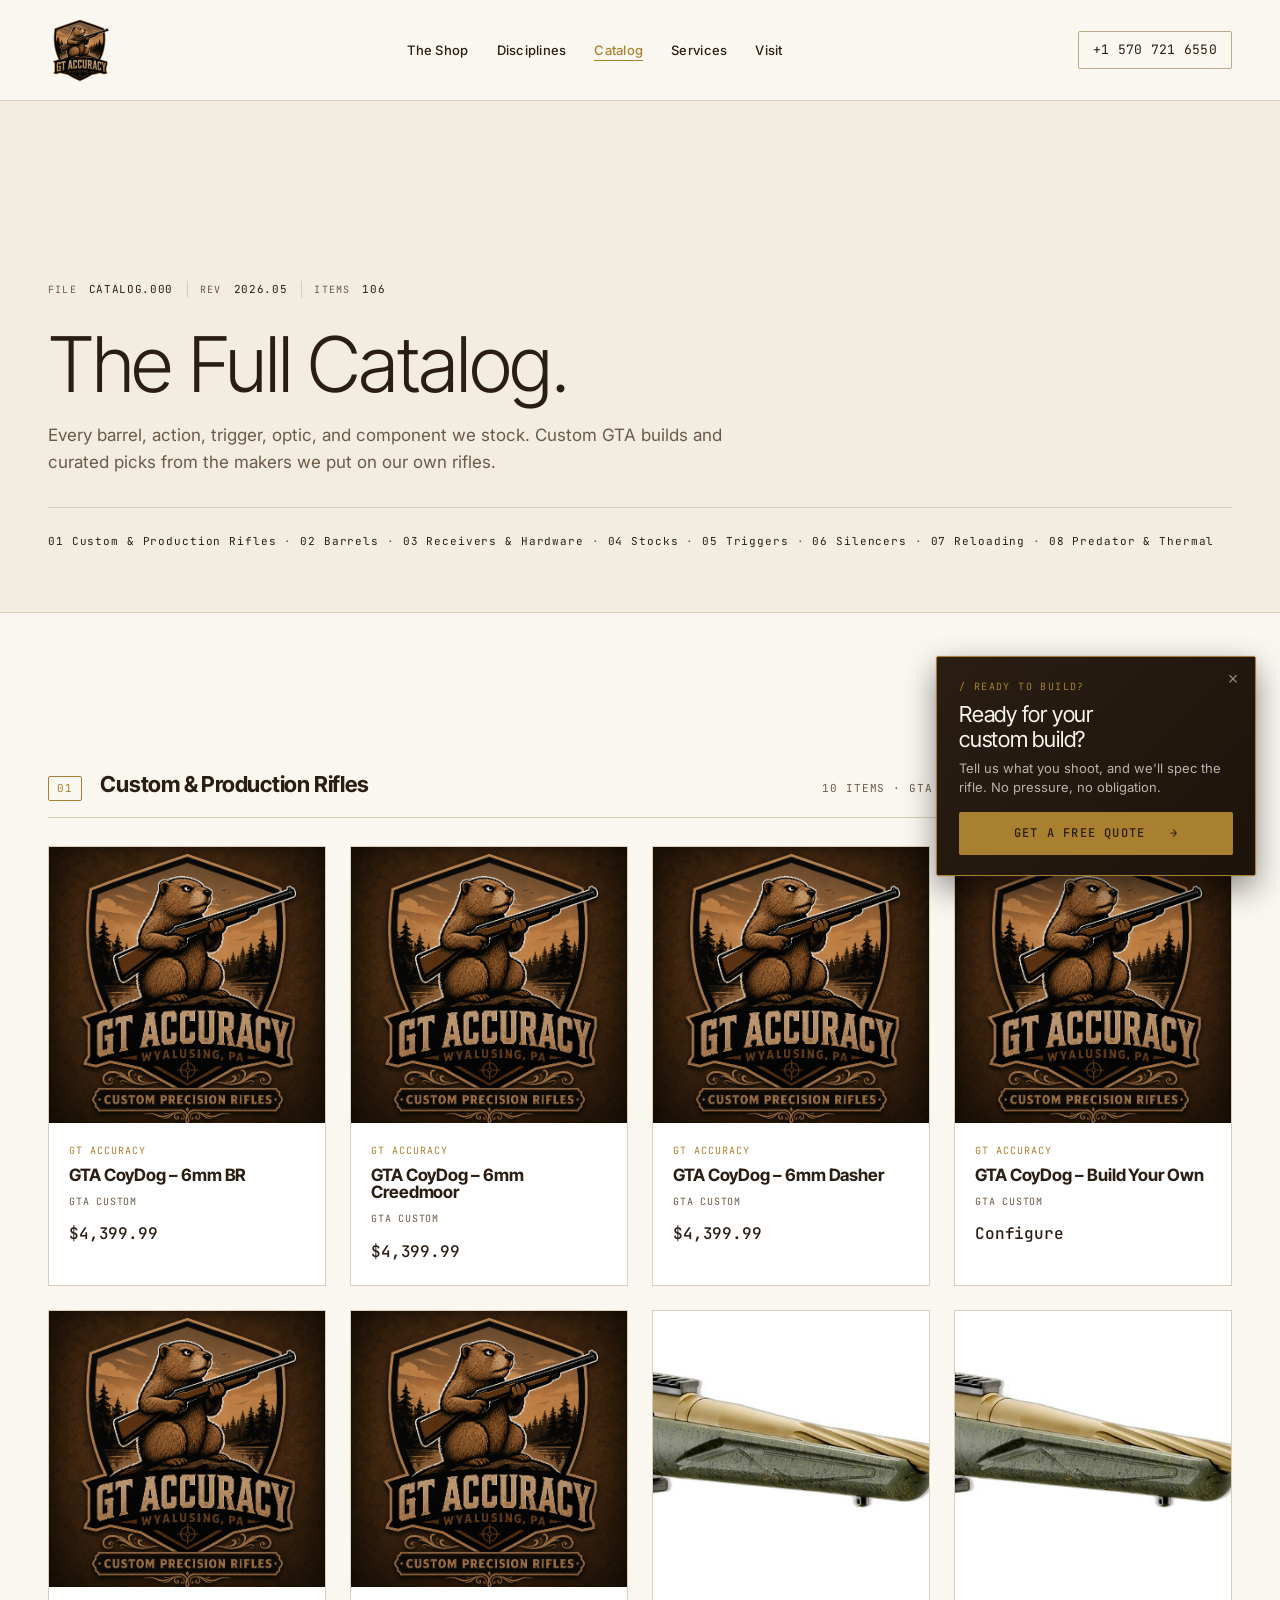
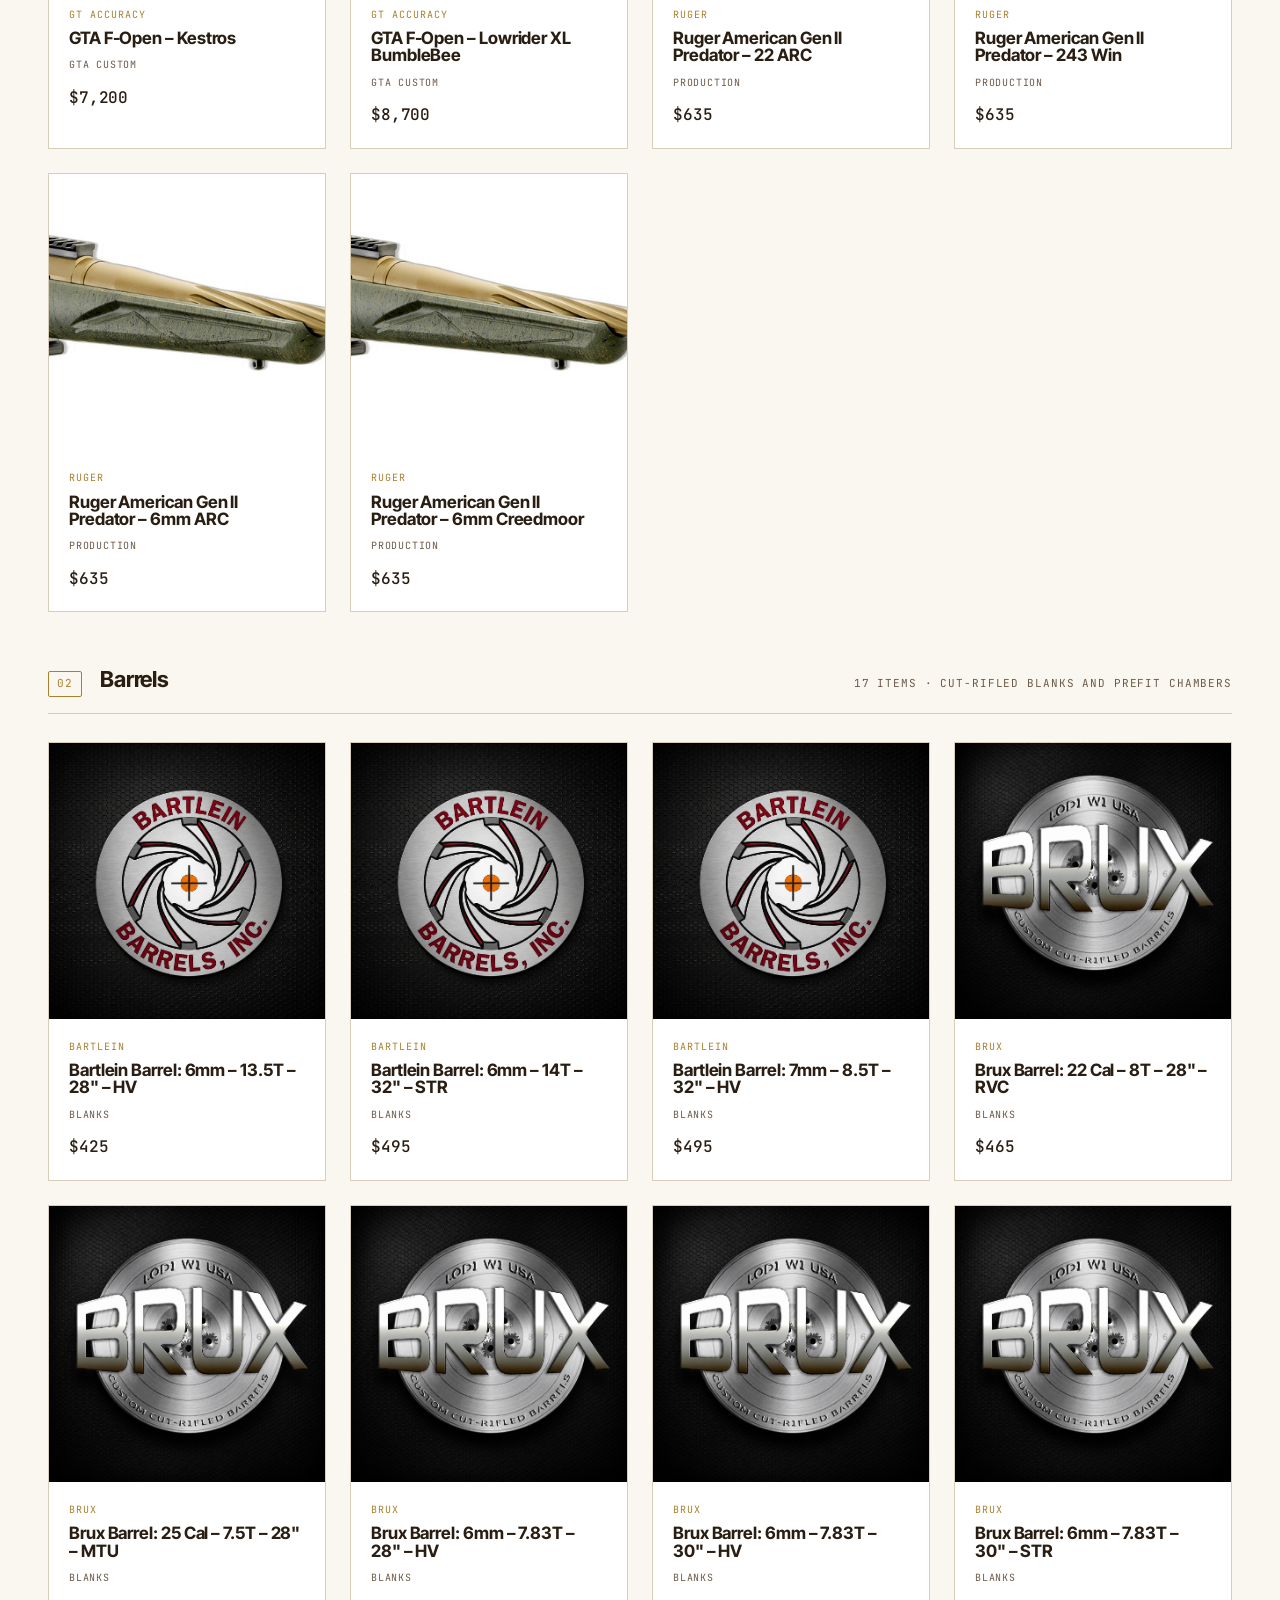
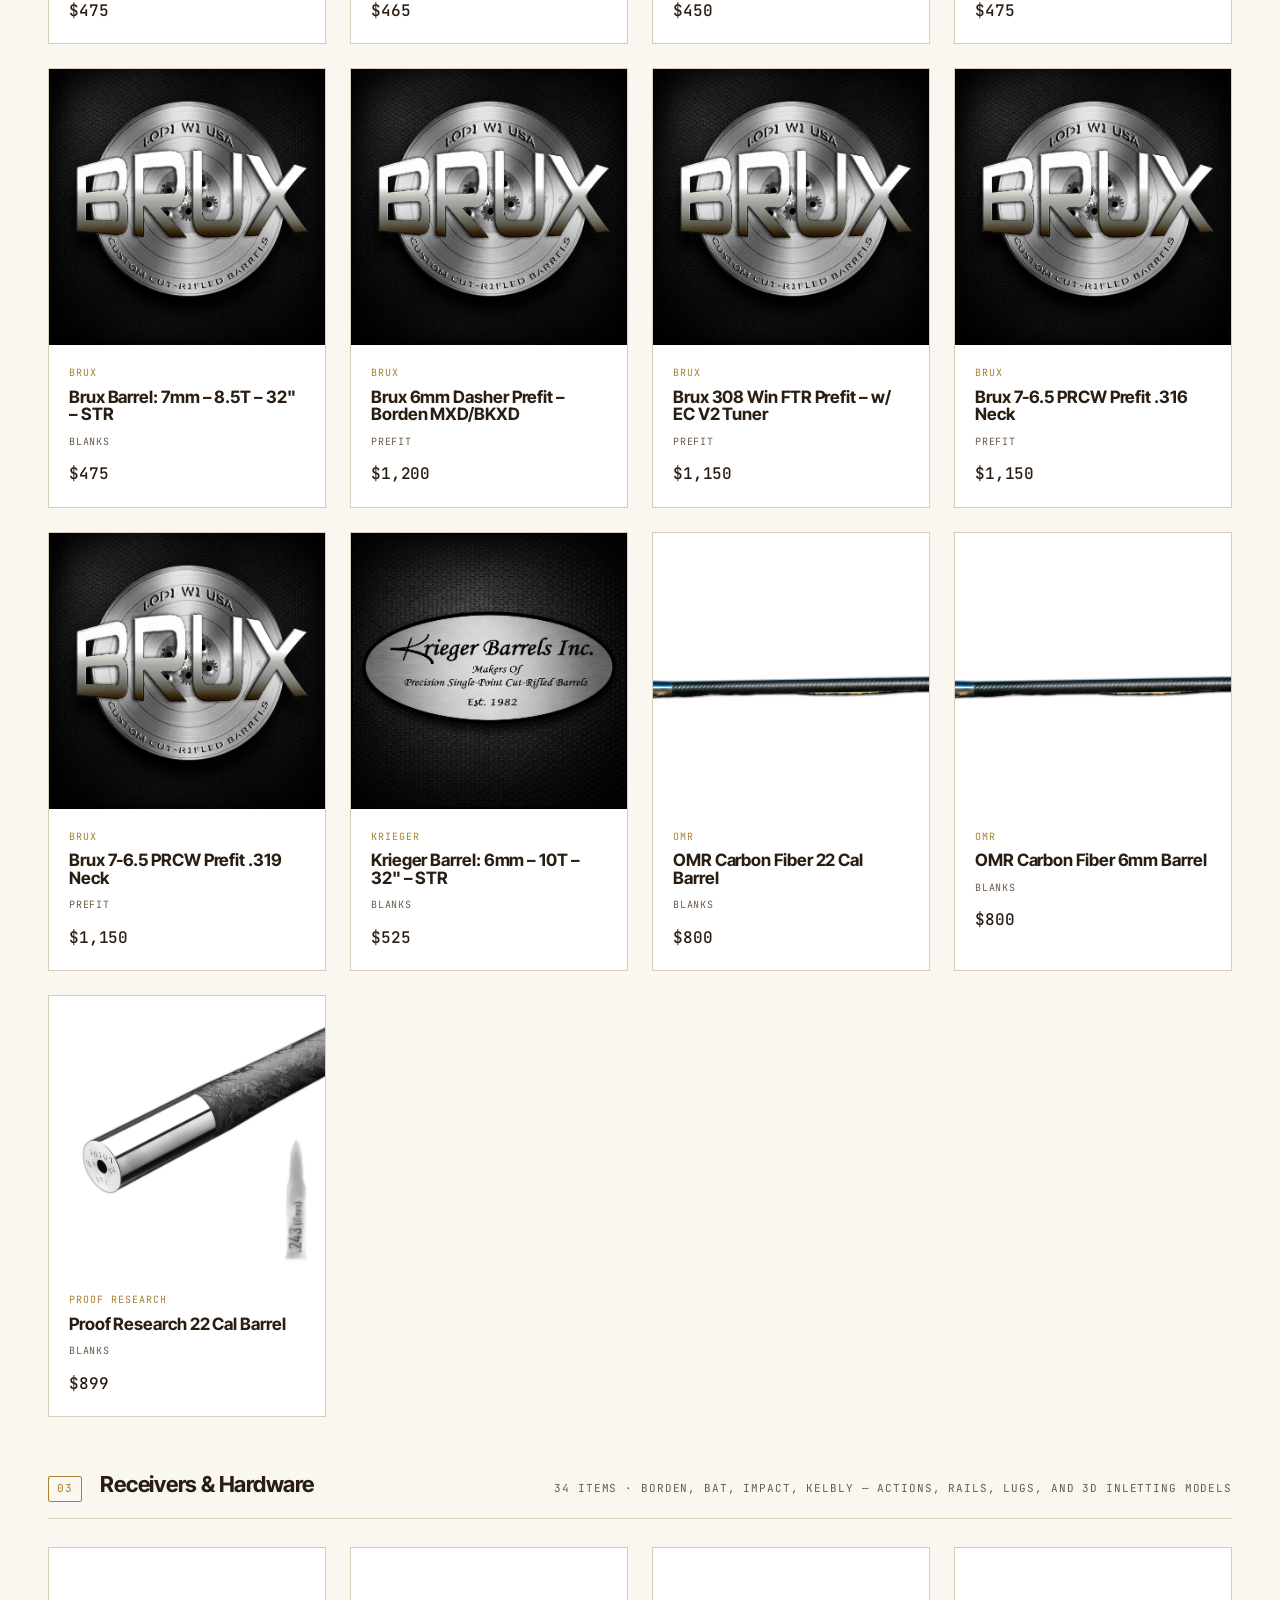
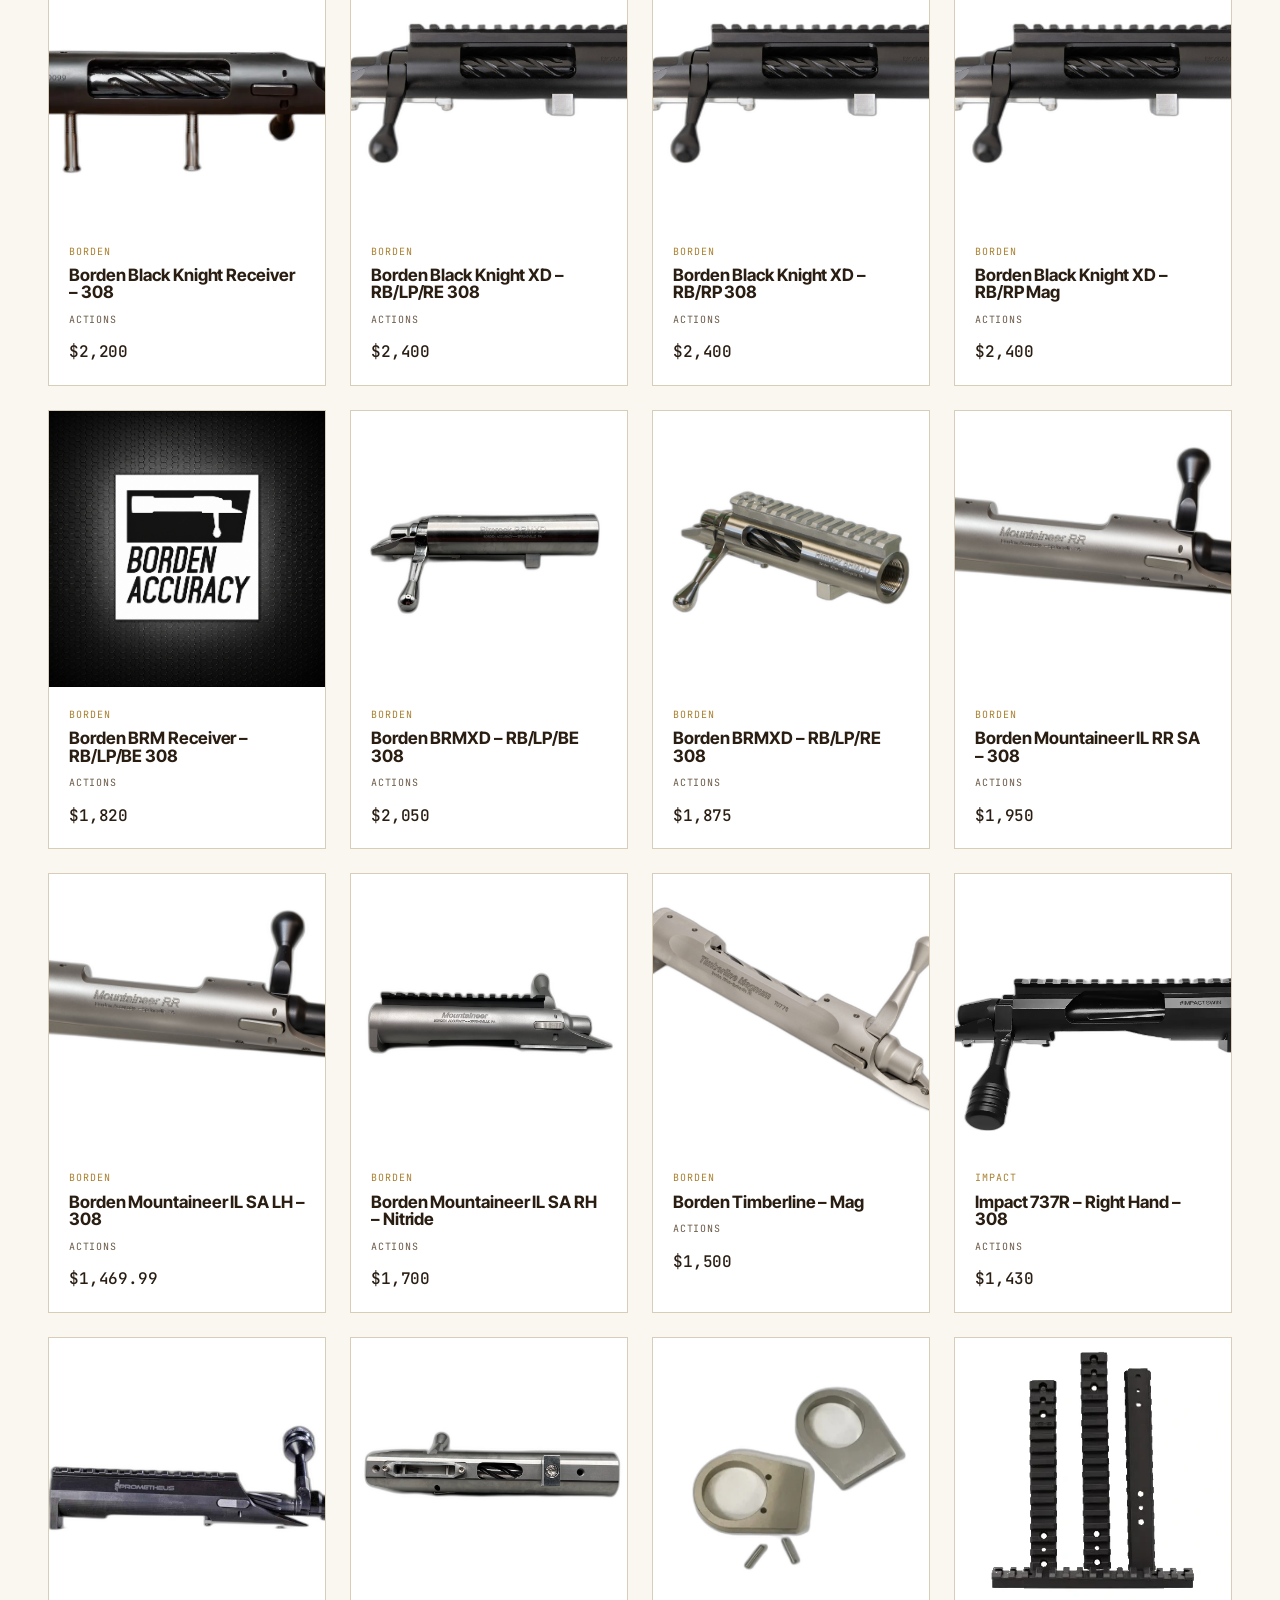
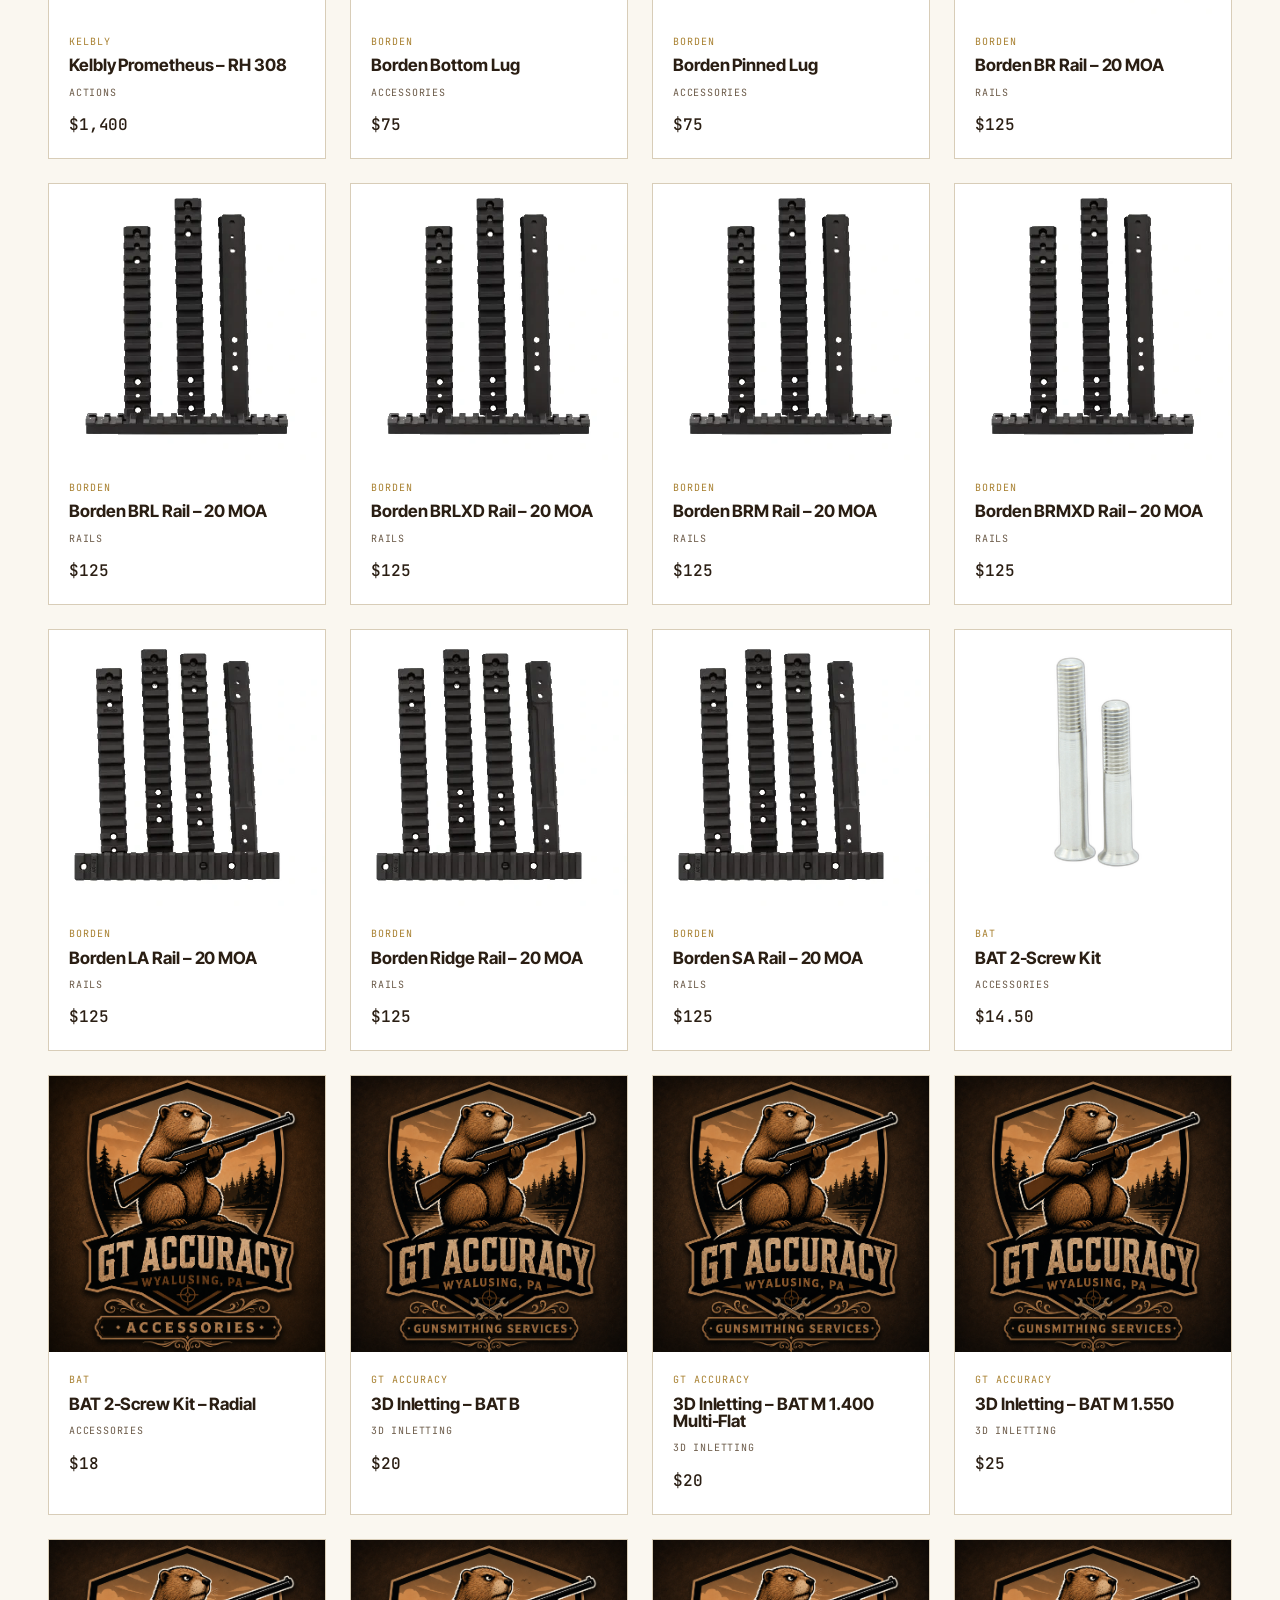
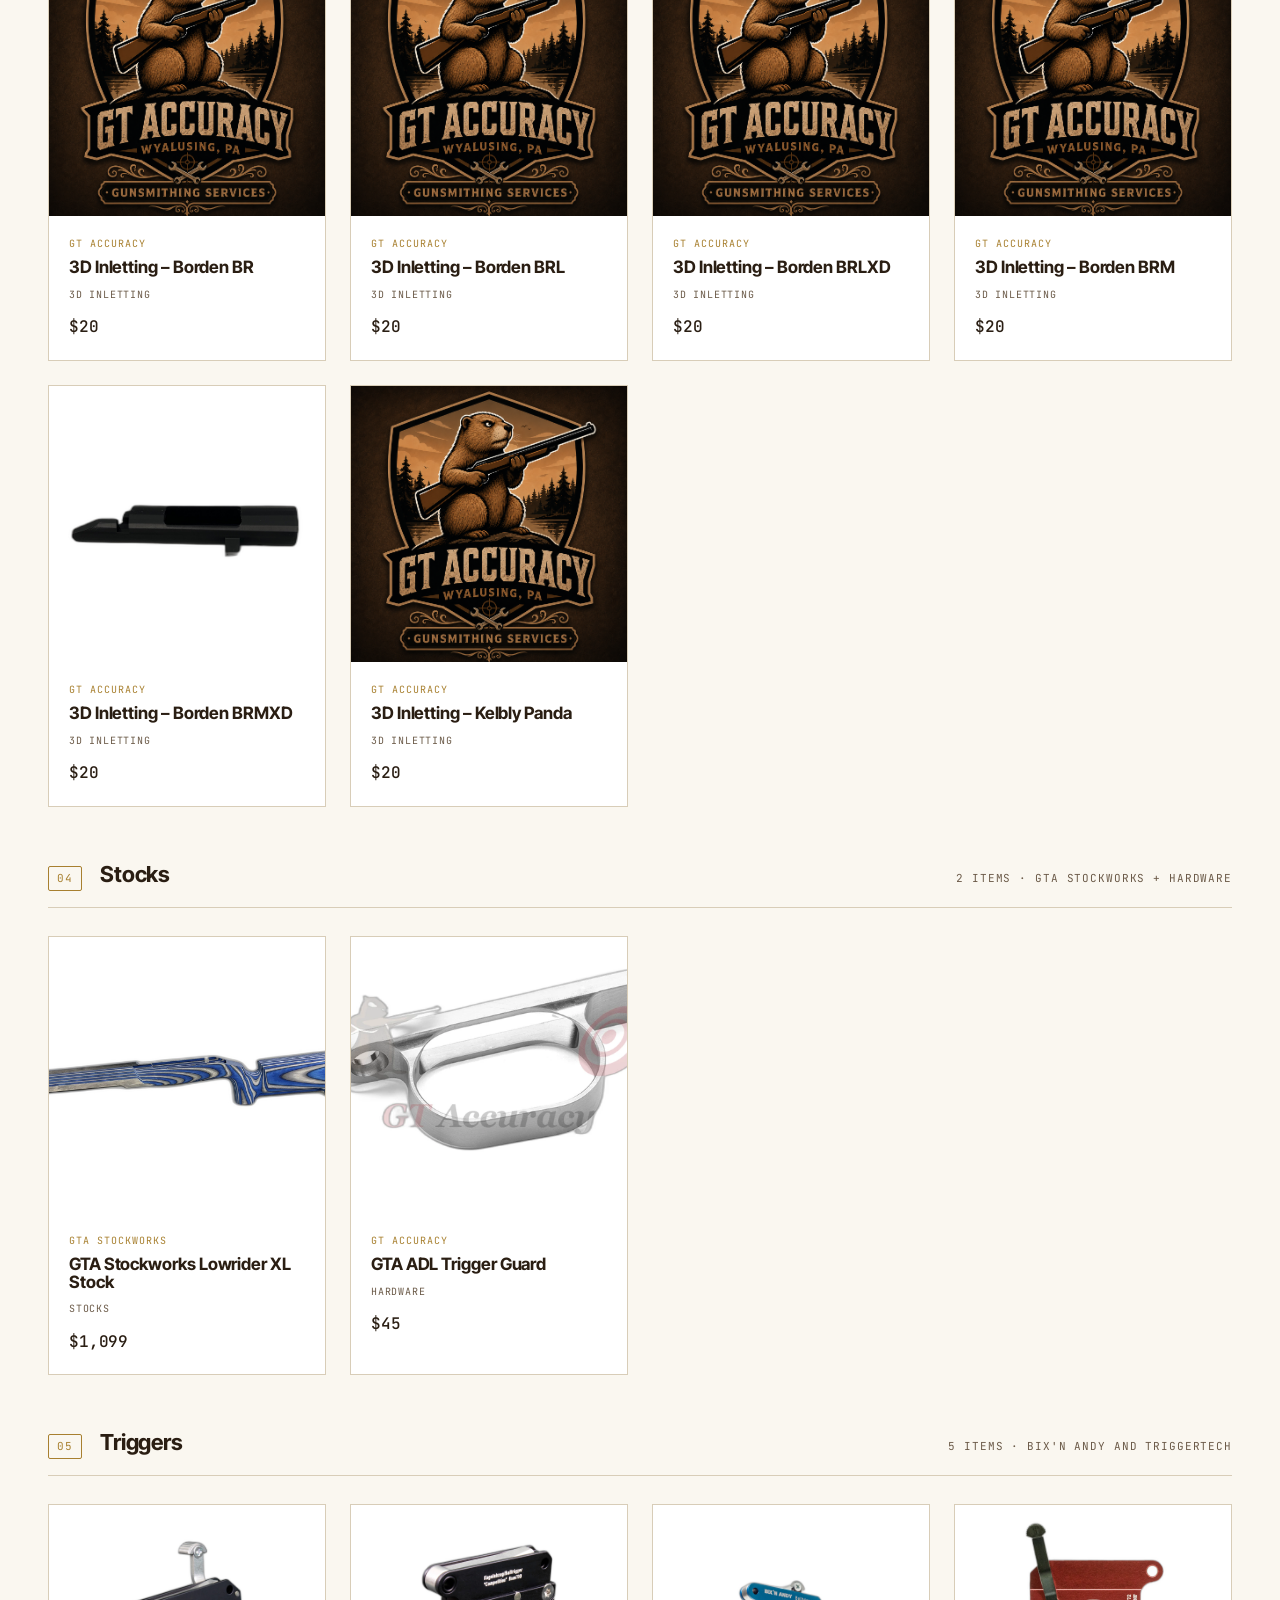
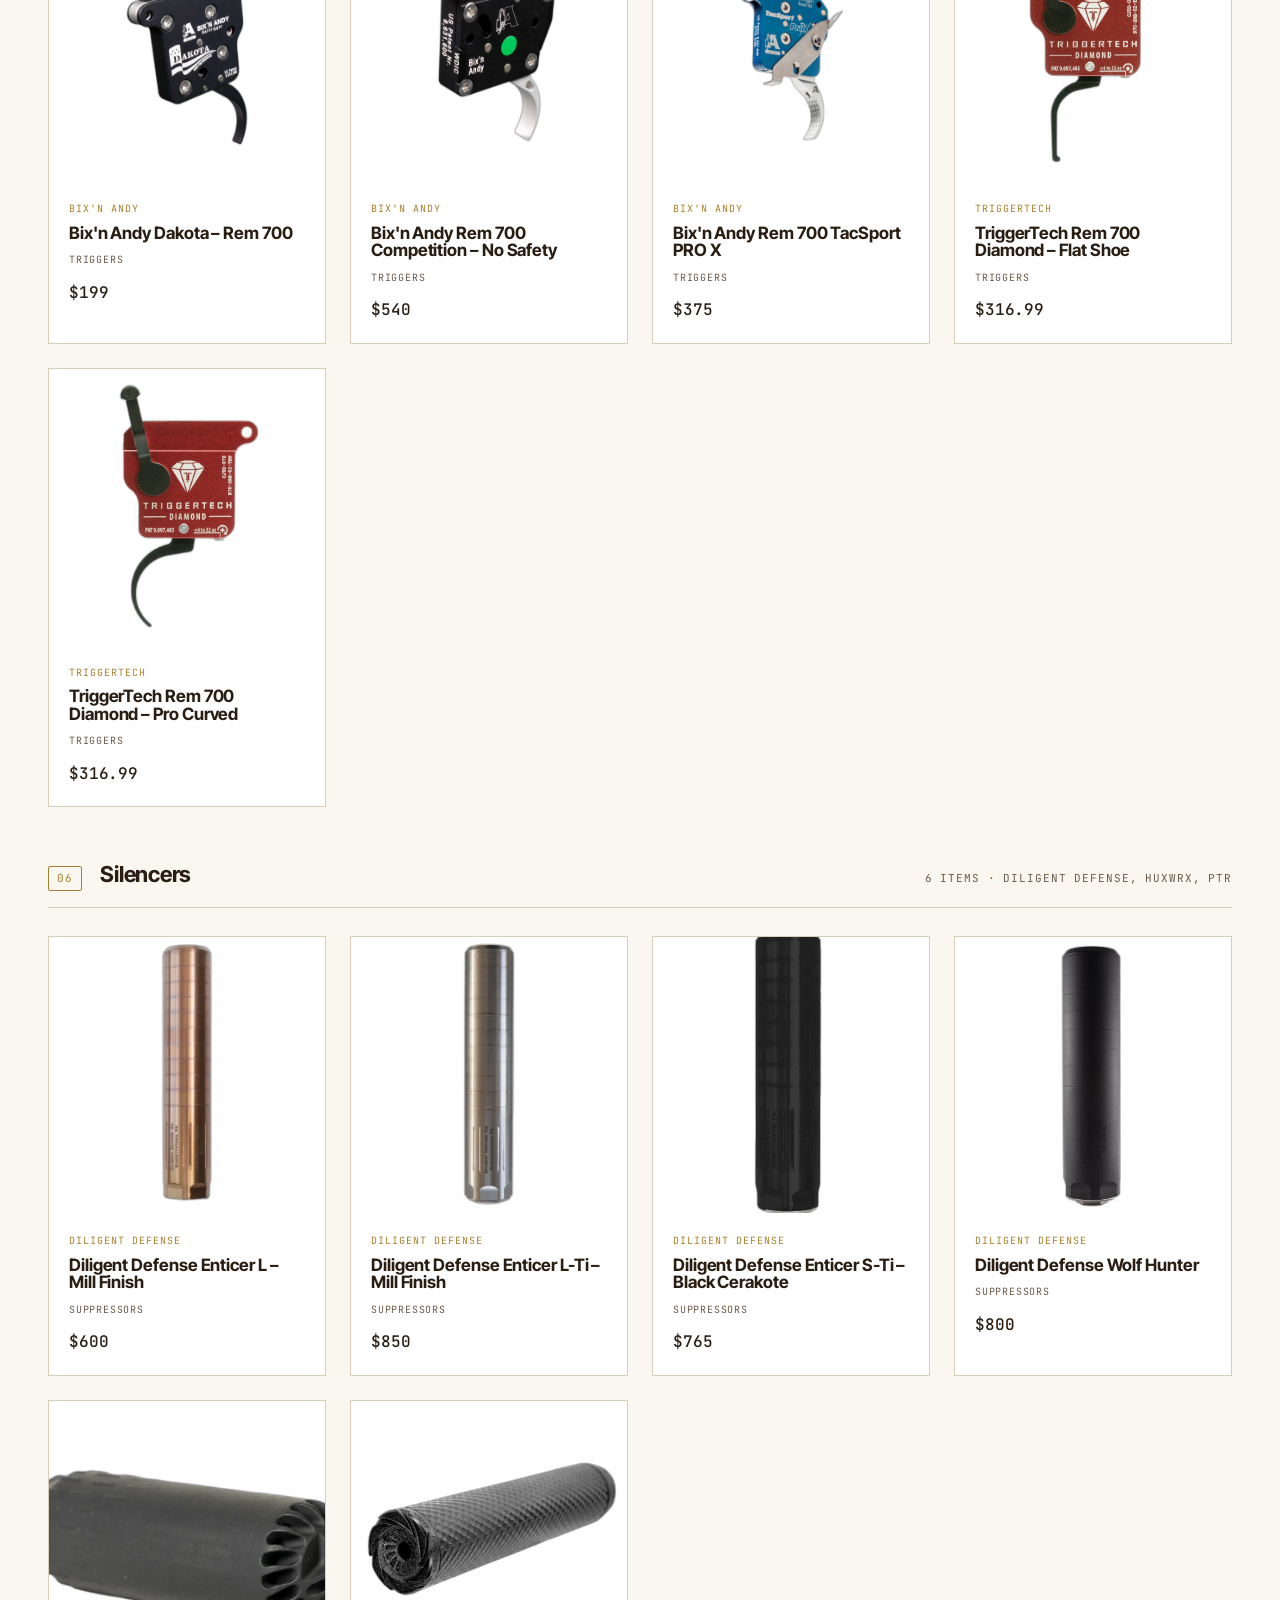
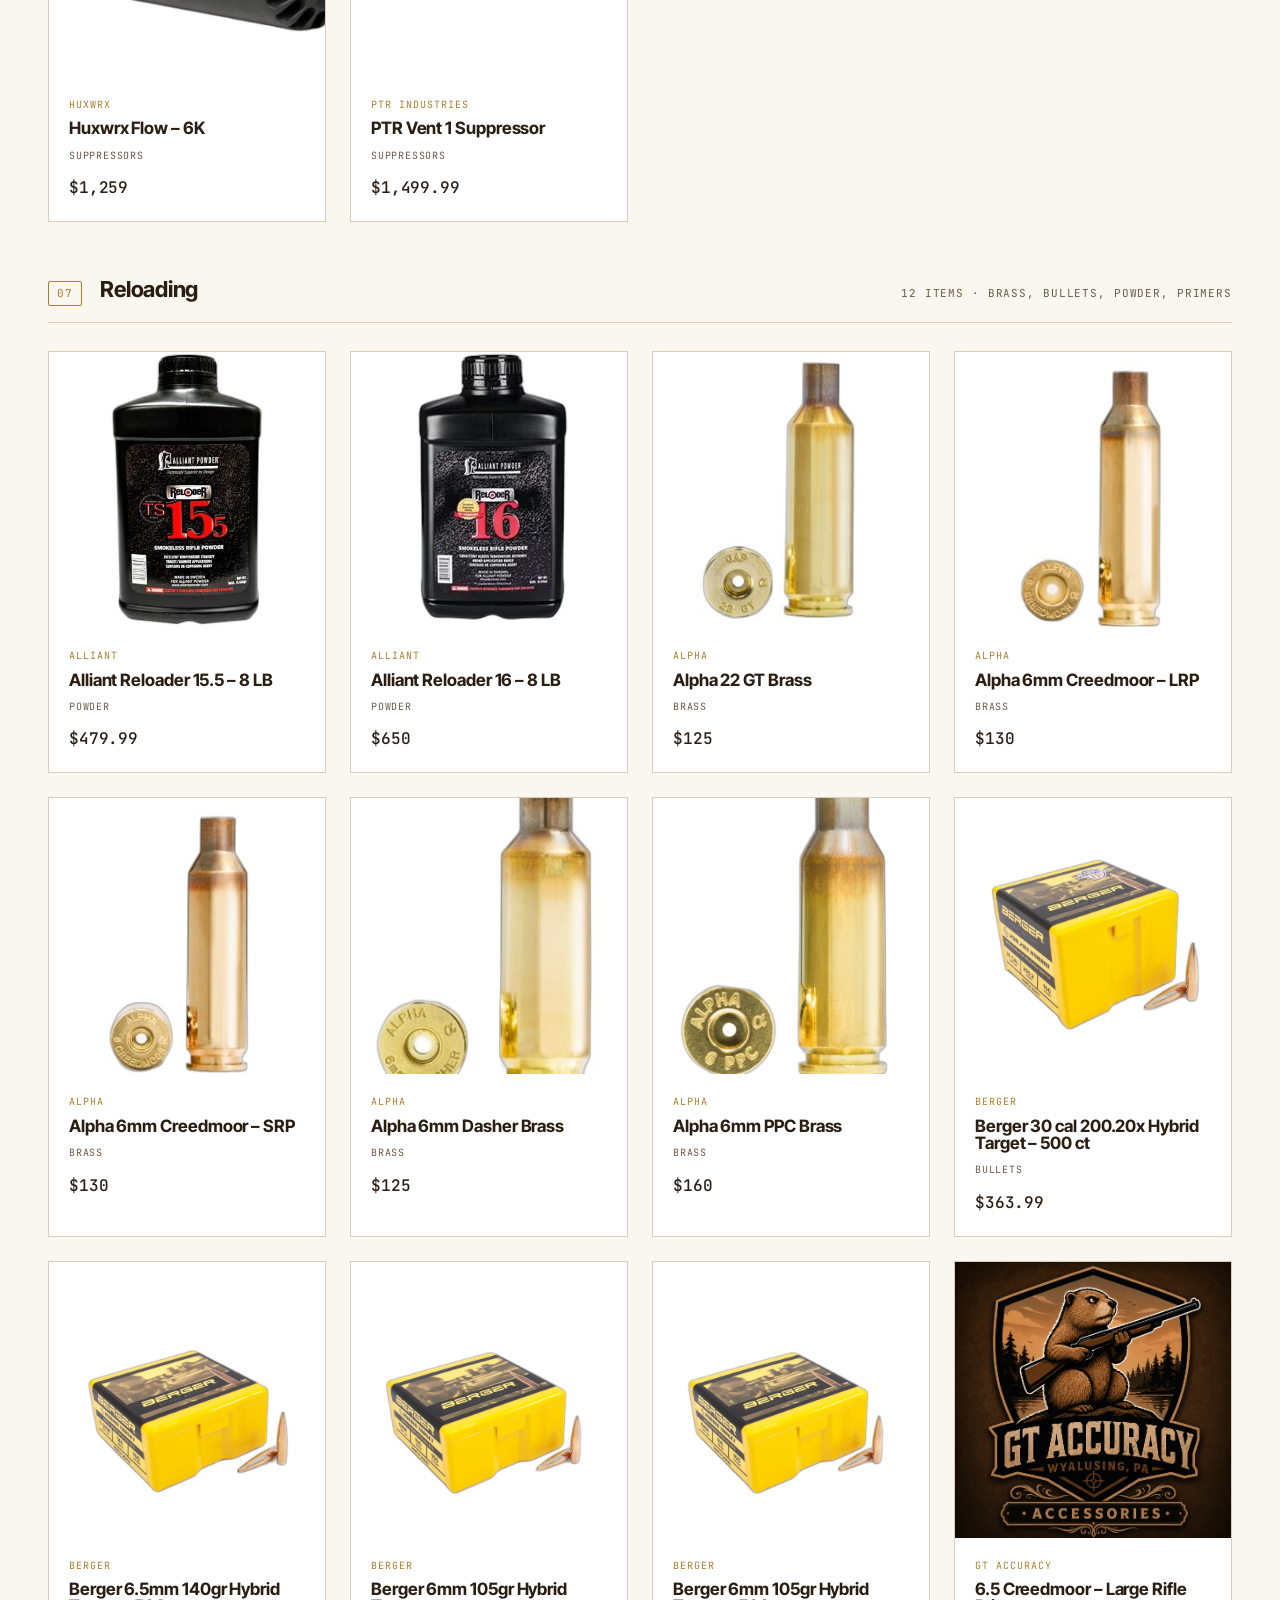
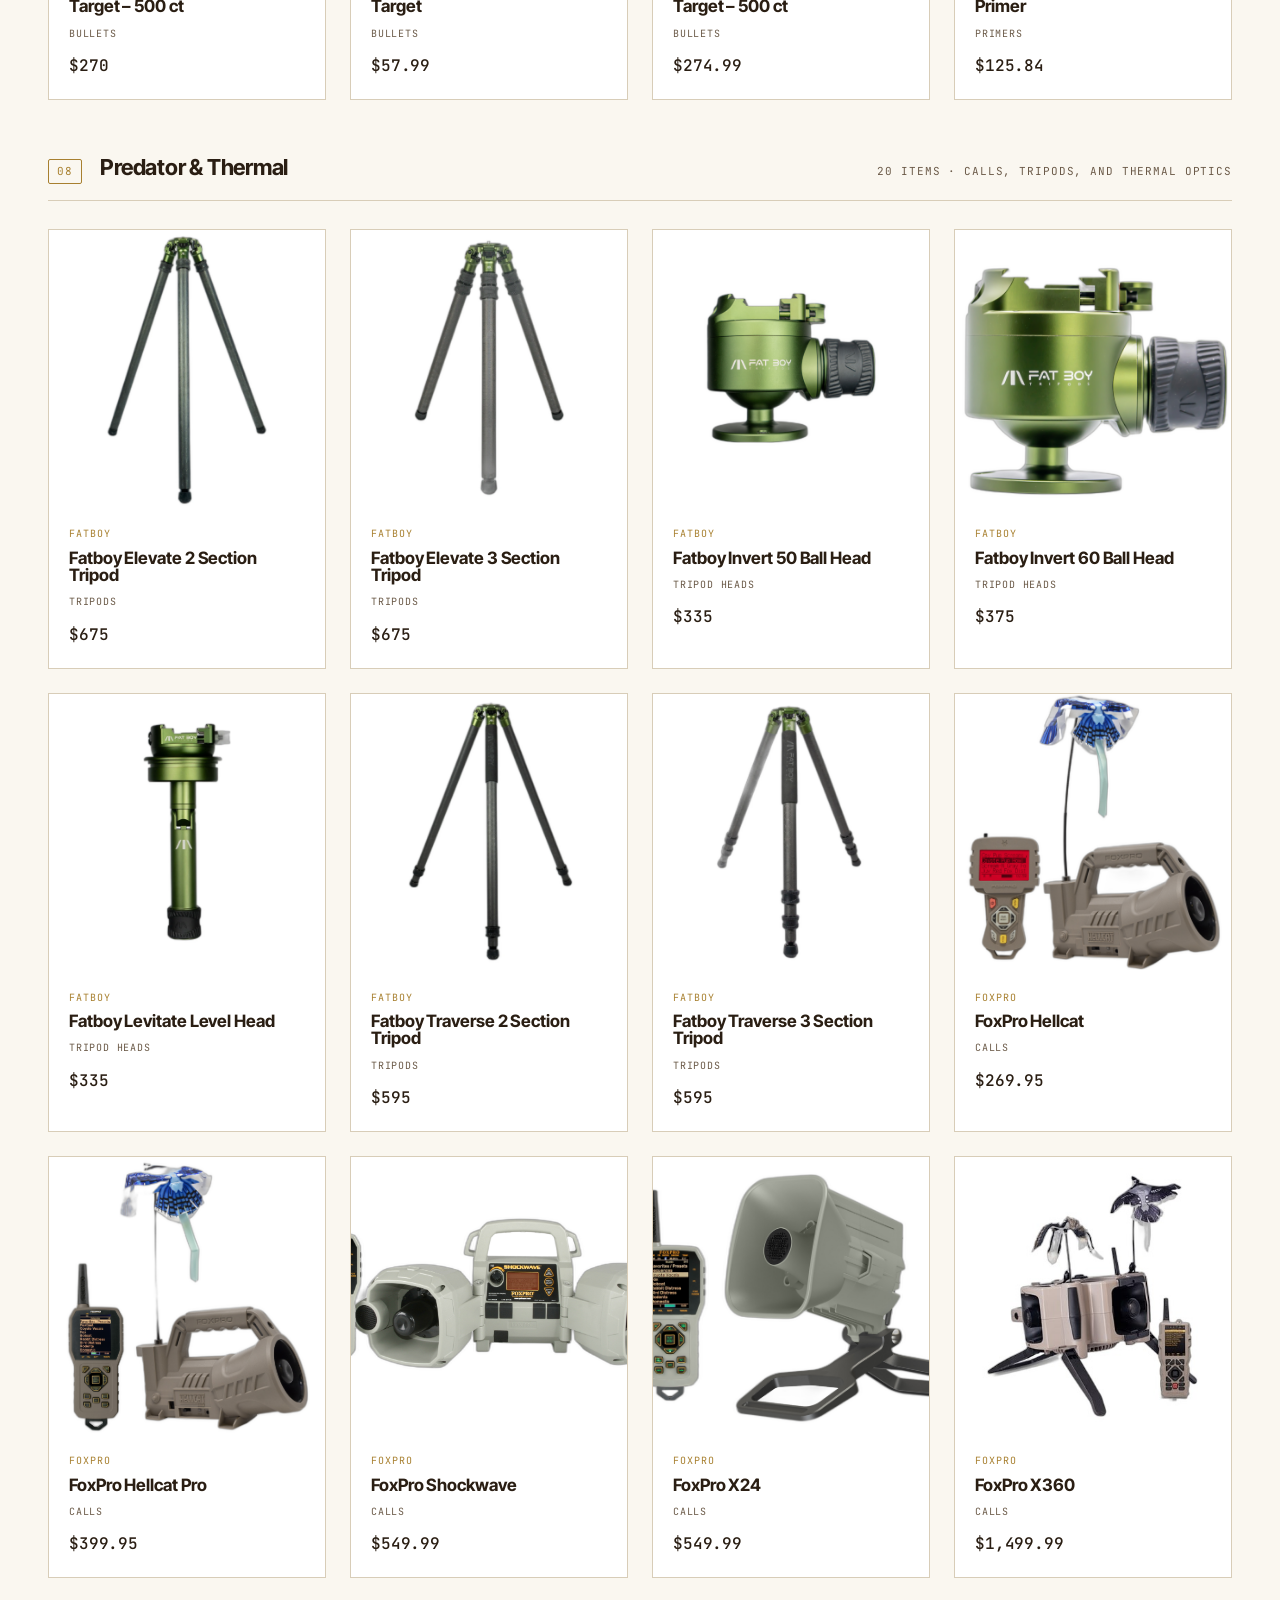
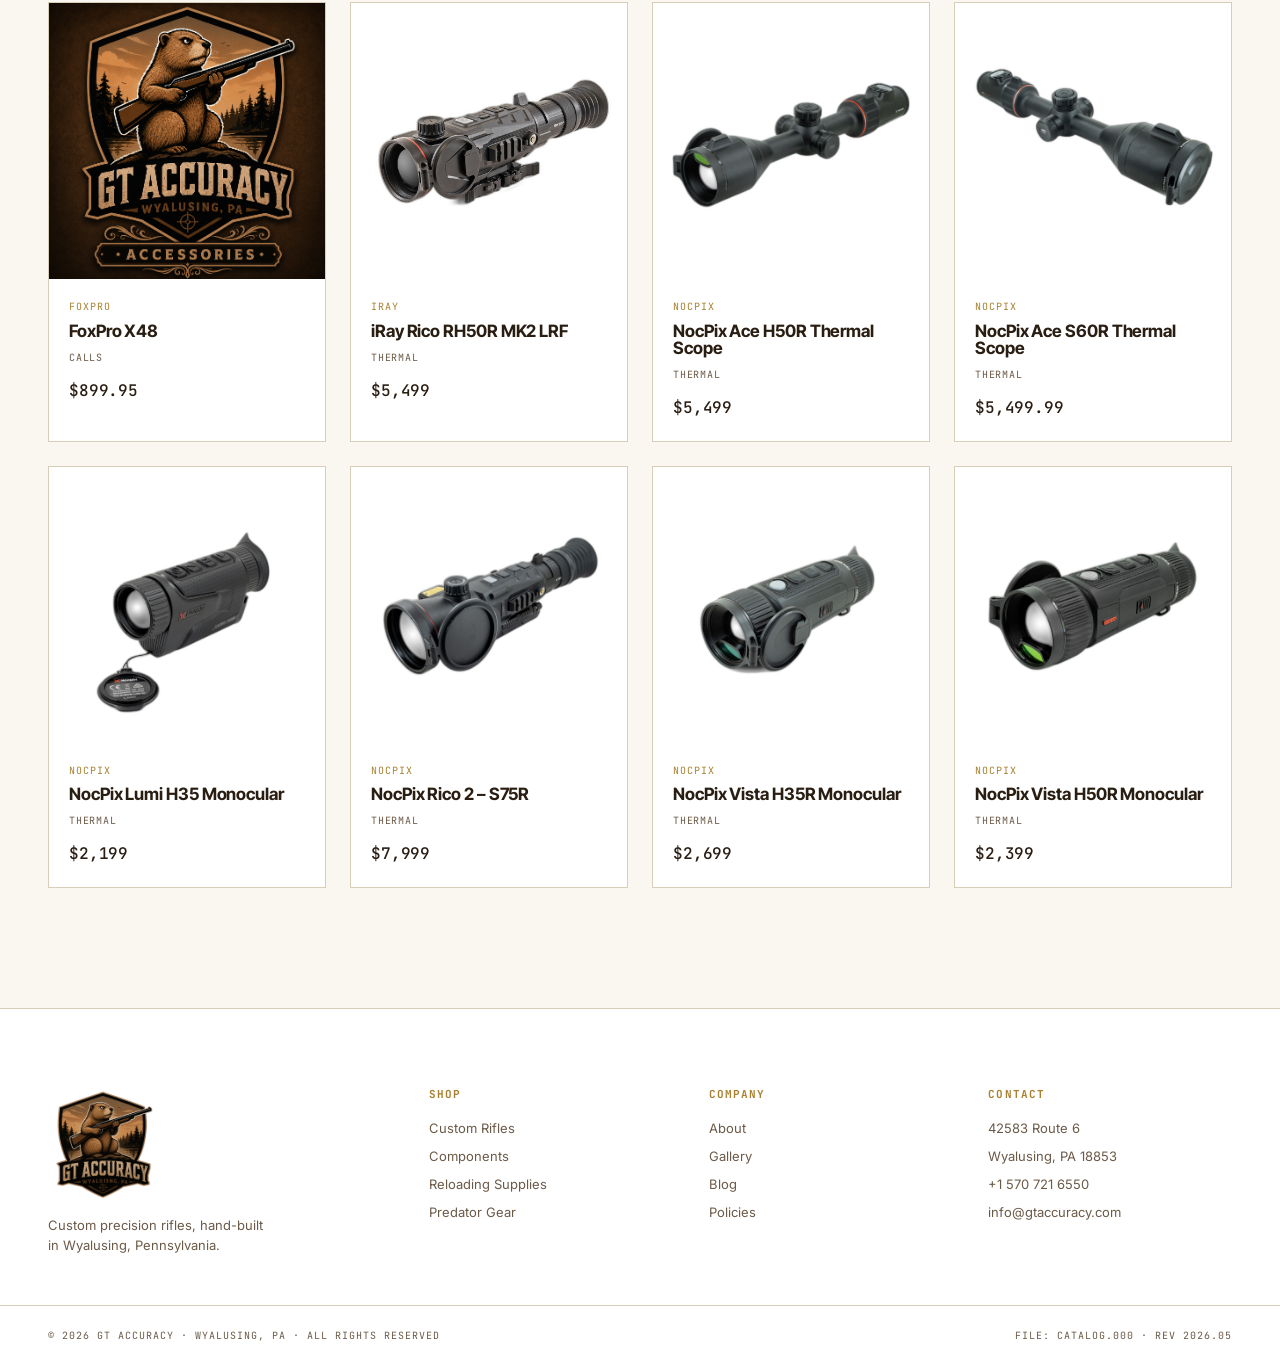
==== commit 2289652f: "Add scroll-triggered Quote CTA A floating "Ready for your custom build?" card slides in from the bot" ====
--- a/catalog.html
+++ b/catalog.html
@@ -1113,6 +1113,17 @@
   </div>
 </footer>
 
+<!-- ── QUOTE CTA (scroll-triggered) ─────────────── -->
+<aside class="quote-cta" role="complementary" aria-label="Request a quote">
+  <button class="quote-cta-close" aria-label="Dismiss">&times;</button>
+  <div class="kicker">/ READY TO BUILD?</div>
+  <h4>Ready for your<br/>custom build?</h4>
+  <p>Tell us what you shoot, and we'll spec the rifle. No pressure, no obligation.</p>
+  <a class="quote-cta-btn" href="mailto:info@gtaccuracy.com?subject=Custom%20Build%20Quote">
+    Get a free quote &nbsp;<span>&rarr;</span>
+  </a>
+</aside>
+
 <script src="script.js" defer></script>
 </body>
 </html>
--- a/style.css
+++ b/style.css
@@ -383,6 +383,122 @@
 @media (max-width: 1000px) { .featured-grid { grid-template-columns: repeat(2, 1fr); } }
 @media (max-width: 560px)  { .featured-grid { grid-template-columns: 1fr; } }
 
+/* ── QUOTE CTA (slides in from bottom-right after scroll) ── */
+.quote-cta {
+  position: fixed;
+  right: 24px;
+  bottom: 24px;
+  width: 320px;
+  background: linear-gradient(135deg, #2A1E13 0%, #1c130a 100%);
+  color: var(--bg);
+  padding: 22px 22px 20px;
+  border: 1px solid var(--accent);
+  border-radius: 2px;
+  box-shadow: 0 12px 32px rgba(0, 0, 0, 0.45),
+              0 0 0 1px rgba(168, 128, 48, 0.08);
+  z-index: 9000;
+  transform: translate(120%, 0);
+  opacity: 0;
+  transition: transform 0.55s cubic-bezier(.18, .89, .32, 1.18),
+              opacity 0.4s ease;
+  pointer-events: none;
+}
+.quote-cta.in {
+  transform: translate(0, 0);
+  opacity: 1;
+  pointer-events: auto;
+}
+.quote-cta.dismissed { display: none; }
+
+.quote-cta .kicker {
+  font-family: "JetBrains Mono", monospace;
+  font-size: 10px;
+  letter-spacing: 0.14em;
+  color: var(--accent);
+  text-transform: uppercase;
+  margin-bottom: 8px;
+}
+.quote-cta h4 {
+  font-family: "Inter Tight", "Inter", sans-serif;
+  font-weight: 400;
+  font-size: 22px;
+  letter-spacing: -0.01em;
+  line-height: 1.15;
+  margin: 0 0 6px;
+  color: var(--bg);
+}
+.quote-cta p {
+  font-size: 13px;
+  line-height: 1.45;
+  color: rgba(250, 247, 240, 0.7);
+  margin: 0 0 16px;
+}
+.quote-cta-btn {
+  display: inline-flex;
+  align-items: center;
+  gap: 8px;
+  width: 100%;
+  justify-content: center;
+  padding: 12px 18px;
+  background: var(--accent);
+  color: var(--text);
+  font-family: "JetBrains Mono", monospace;
+  font-size: 12px;
+  font-weight: 500;
+  letter-spacing: 0.10em;
+  text-transform: uppercase;
+  text-decoration: none;
+  border: none;
+  border-radius: 2px;
+  cursor: pointer;
+  transition: background 0.2s, transform 0.15s;
+}
+.quote-cta-btn:hover {
+  background: #C99A45;
+  transform: translateY(-1px);
+}
+.quote-cta-btn span { transition: transform 0.2s; }
+.quote-cta-btn:hover span { transform: translateX(3px); }
+
+.quote-cta-close {
+  position: absolute;
+  top: 10px;
+  right: 10px;
+  background: transparent;
+  border: none;
+  color: rgba(250, 247, 240, 0.5);
+  font-size: 18px;
+  line-height: 1;
+  width: 24px;
+  height: 24px;
+  cursor: pointer;
+  transition: color 0.15s;
+  padding: 0;
+}
+.quote-cta-close:hover { color: var(--bg); }
+
+/* Attention pulse (runs once after entry) */
+@keyframes quoteCtaPulse {
+  0%, 100% { box-shadow: 0 12px 32px rgba(0, 0, 0, 0.45),
+                        0 0 0 1px rgba(168, 128, 48, 0.08); }
+  50%      { box-shadow: 0 12px 32px rgba(0, 0, 0, 0.45),
+                        0 0 0 6px rgba(168, 128, 48, 0.18); }
+}
+.quote-cta.pulse {
+  animation: quoteCtaPulse 1.4s ease-in-out 2;
+}
+
+@media (max-width: 560px) {
+  .quote-cta {
+    right: 12px;
+    bottom: 12px;
+    left: 12px;
+    width: auto;
+    padding: 18px 18px 16px;
+  }
+  .quote-cta h4 { font-size: 19px; }
+}
+
 /* ── CATALOG PAGE HERO (catalog.html) ────────── */
 .catalog-hero {
   padding: 180px 0 60px;
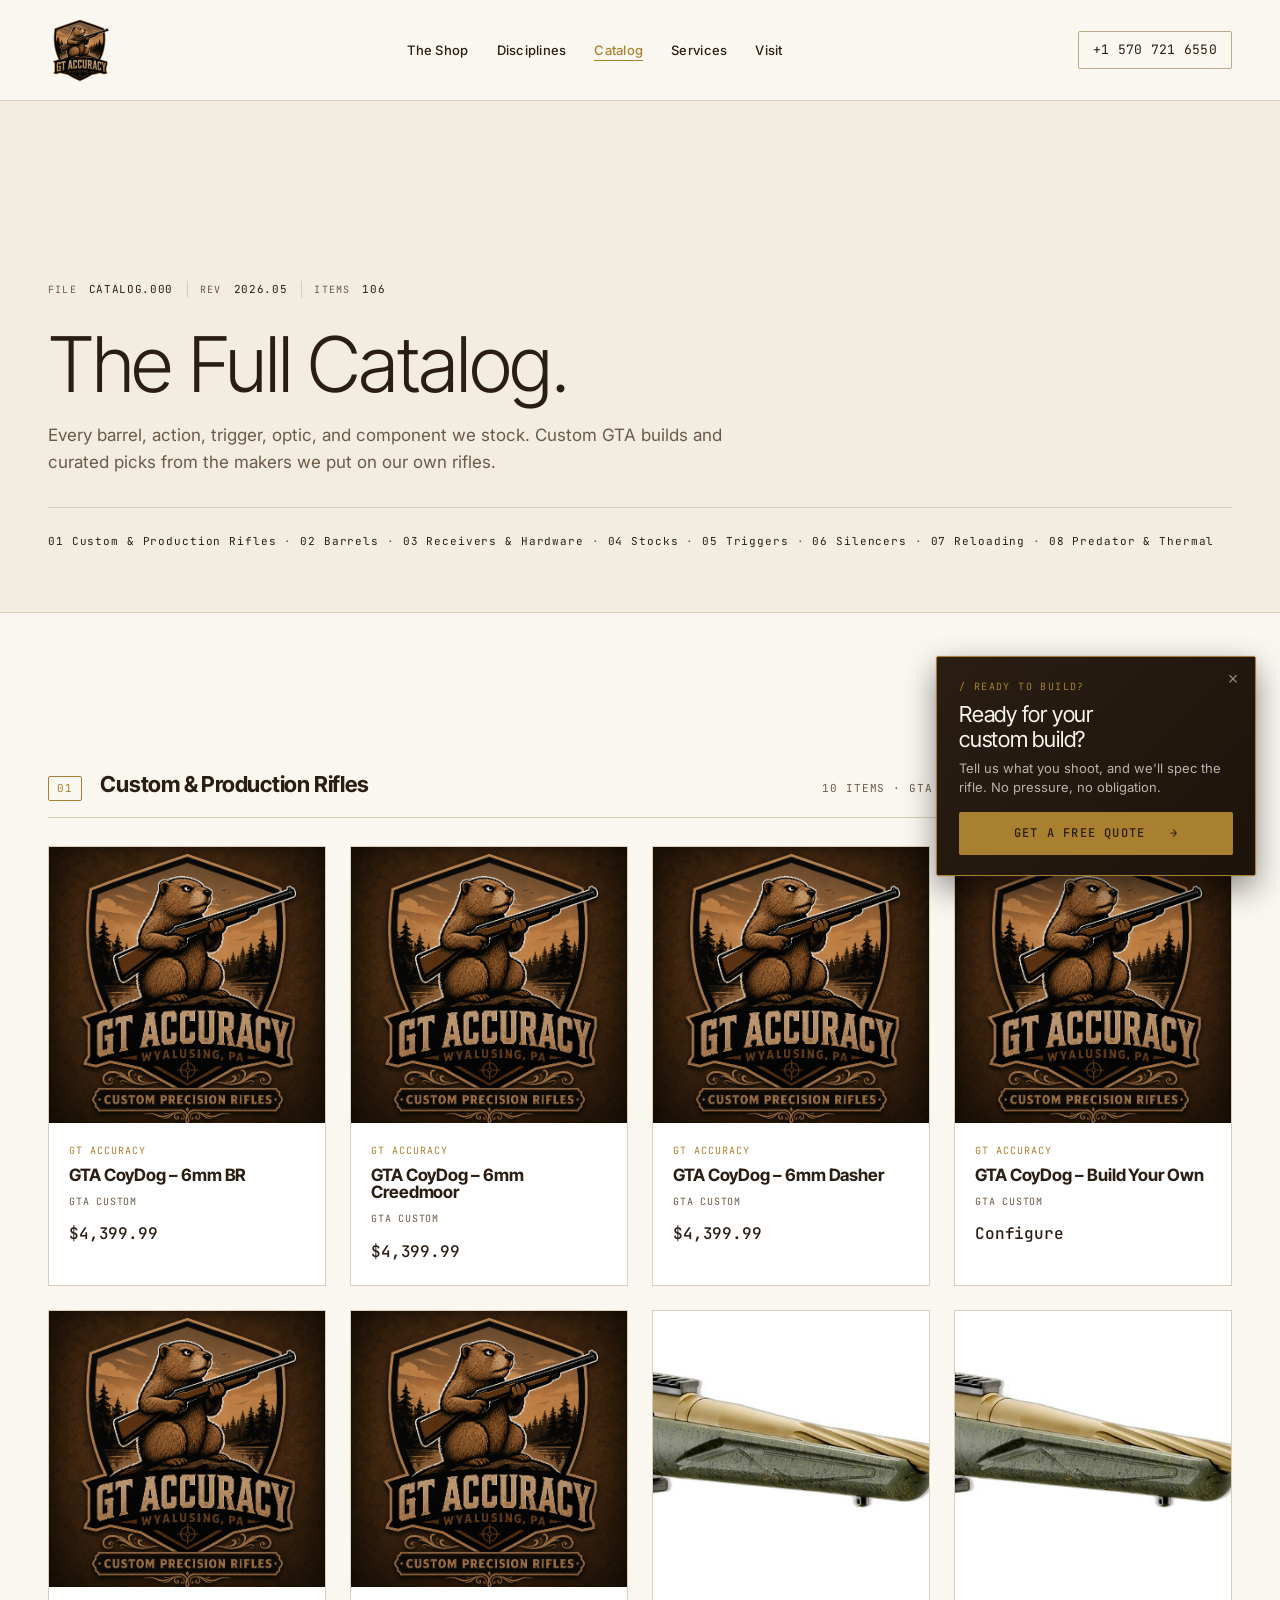
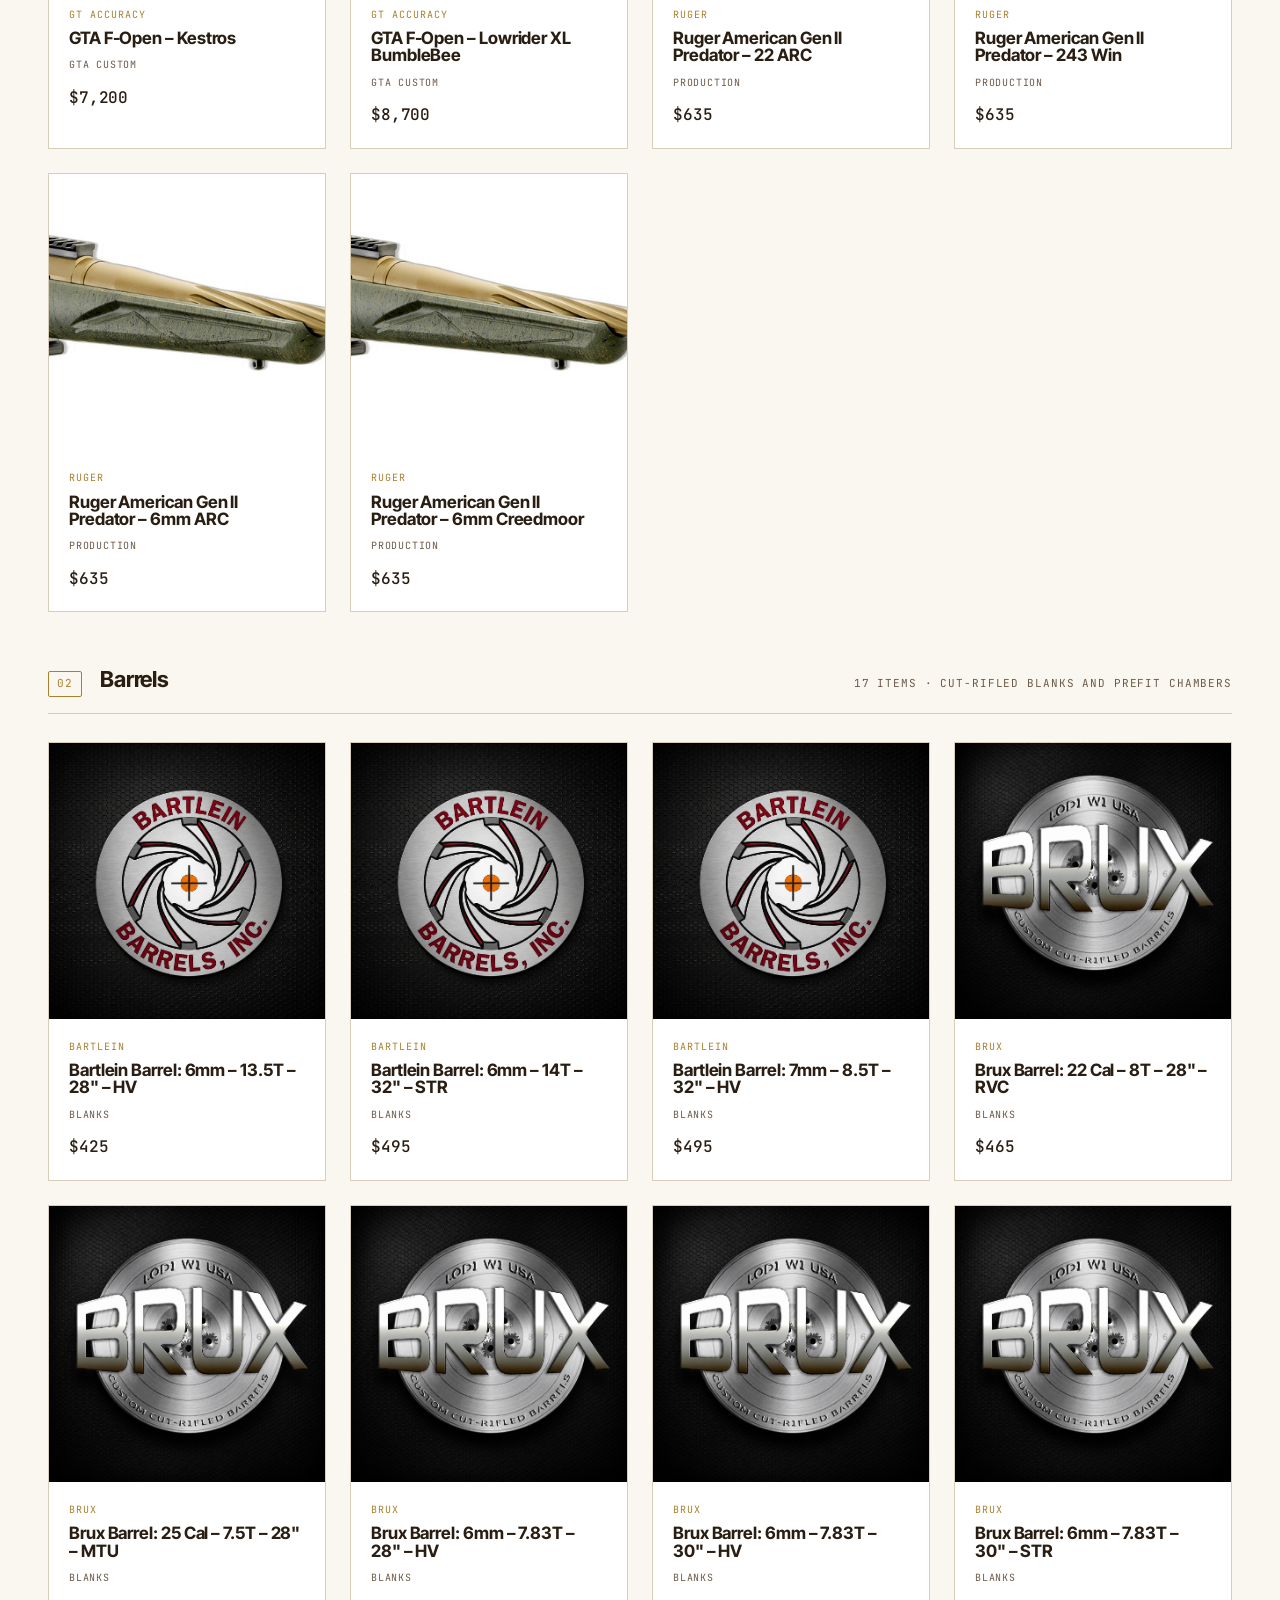
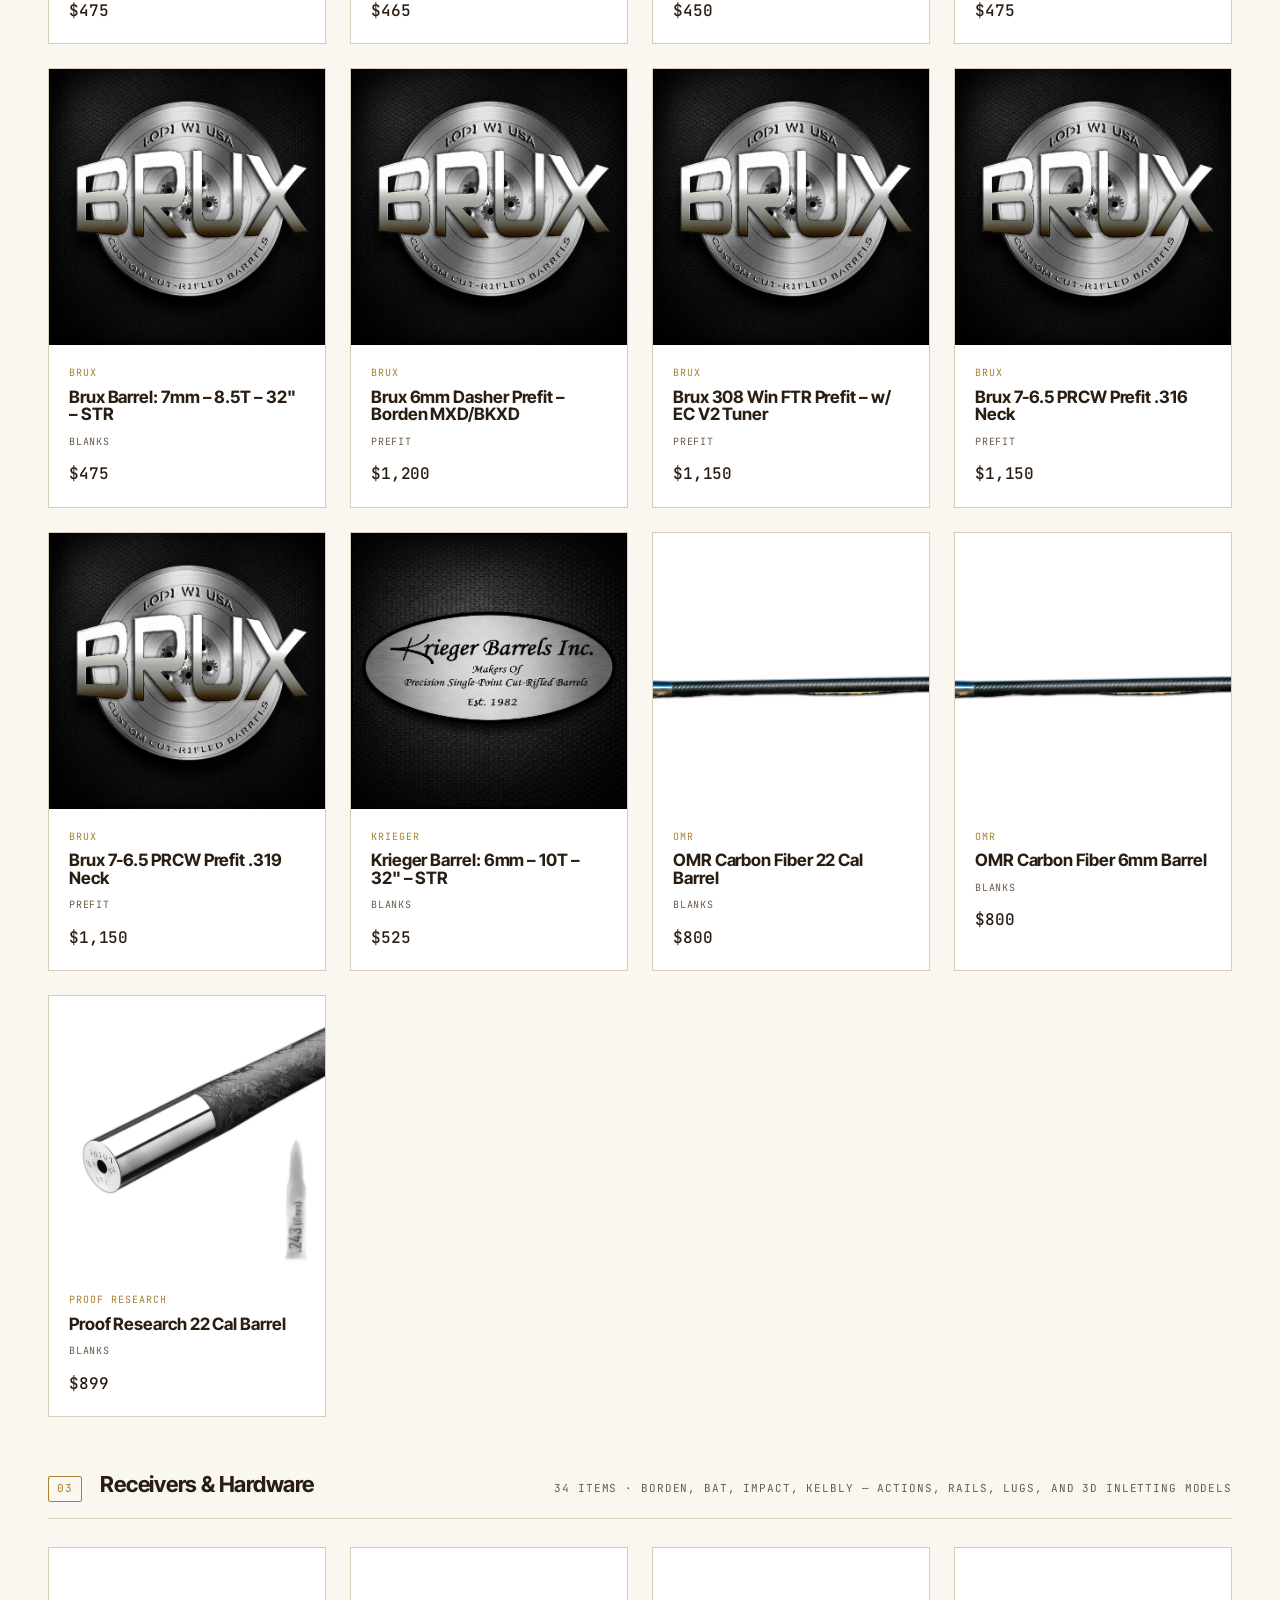
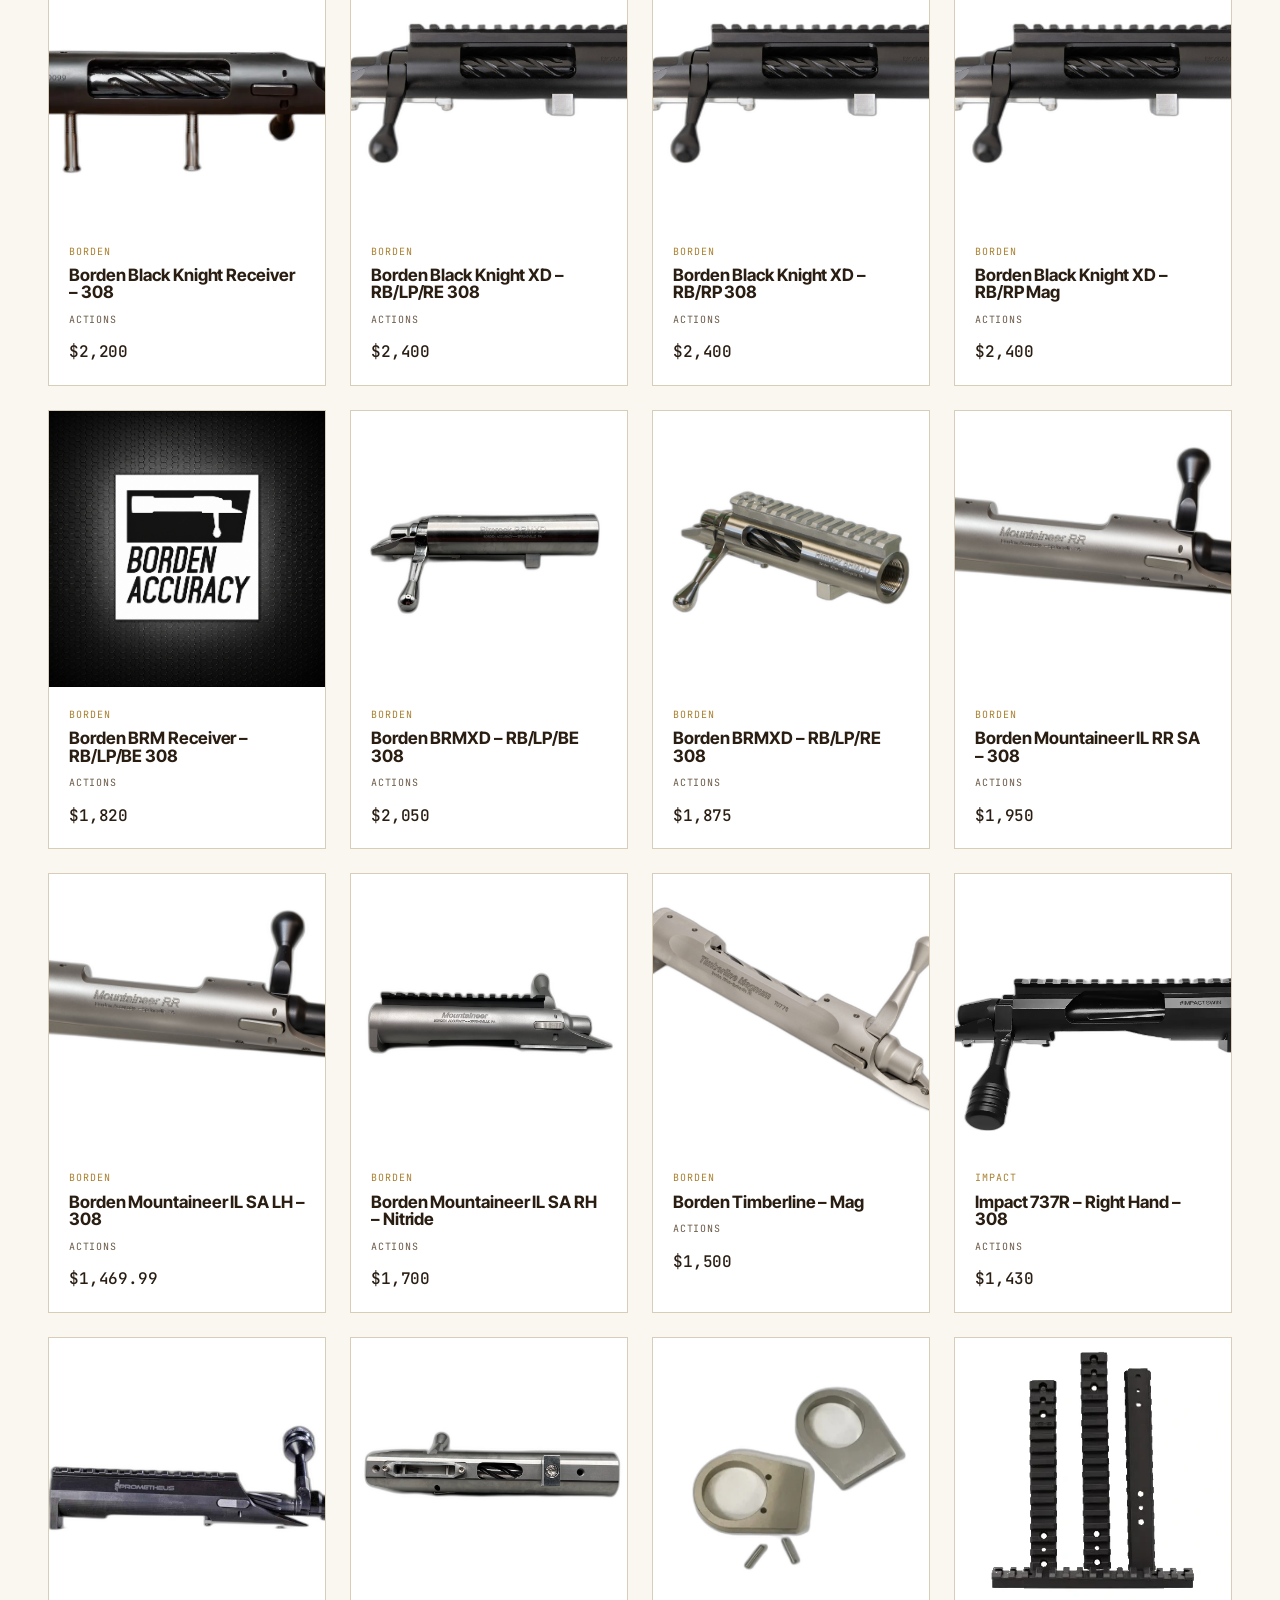
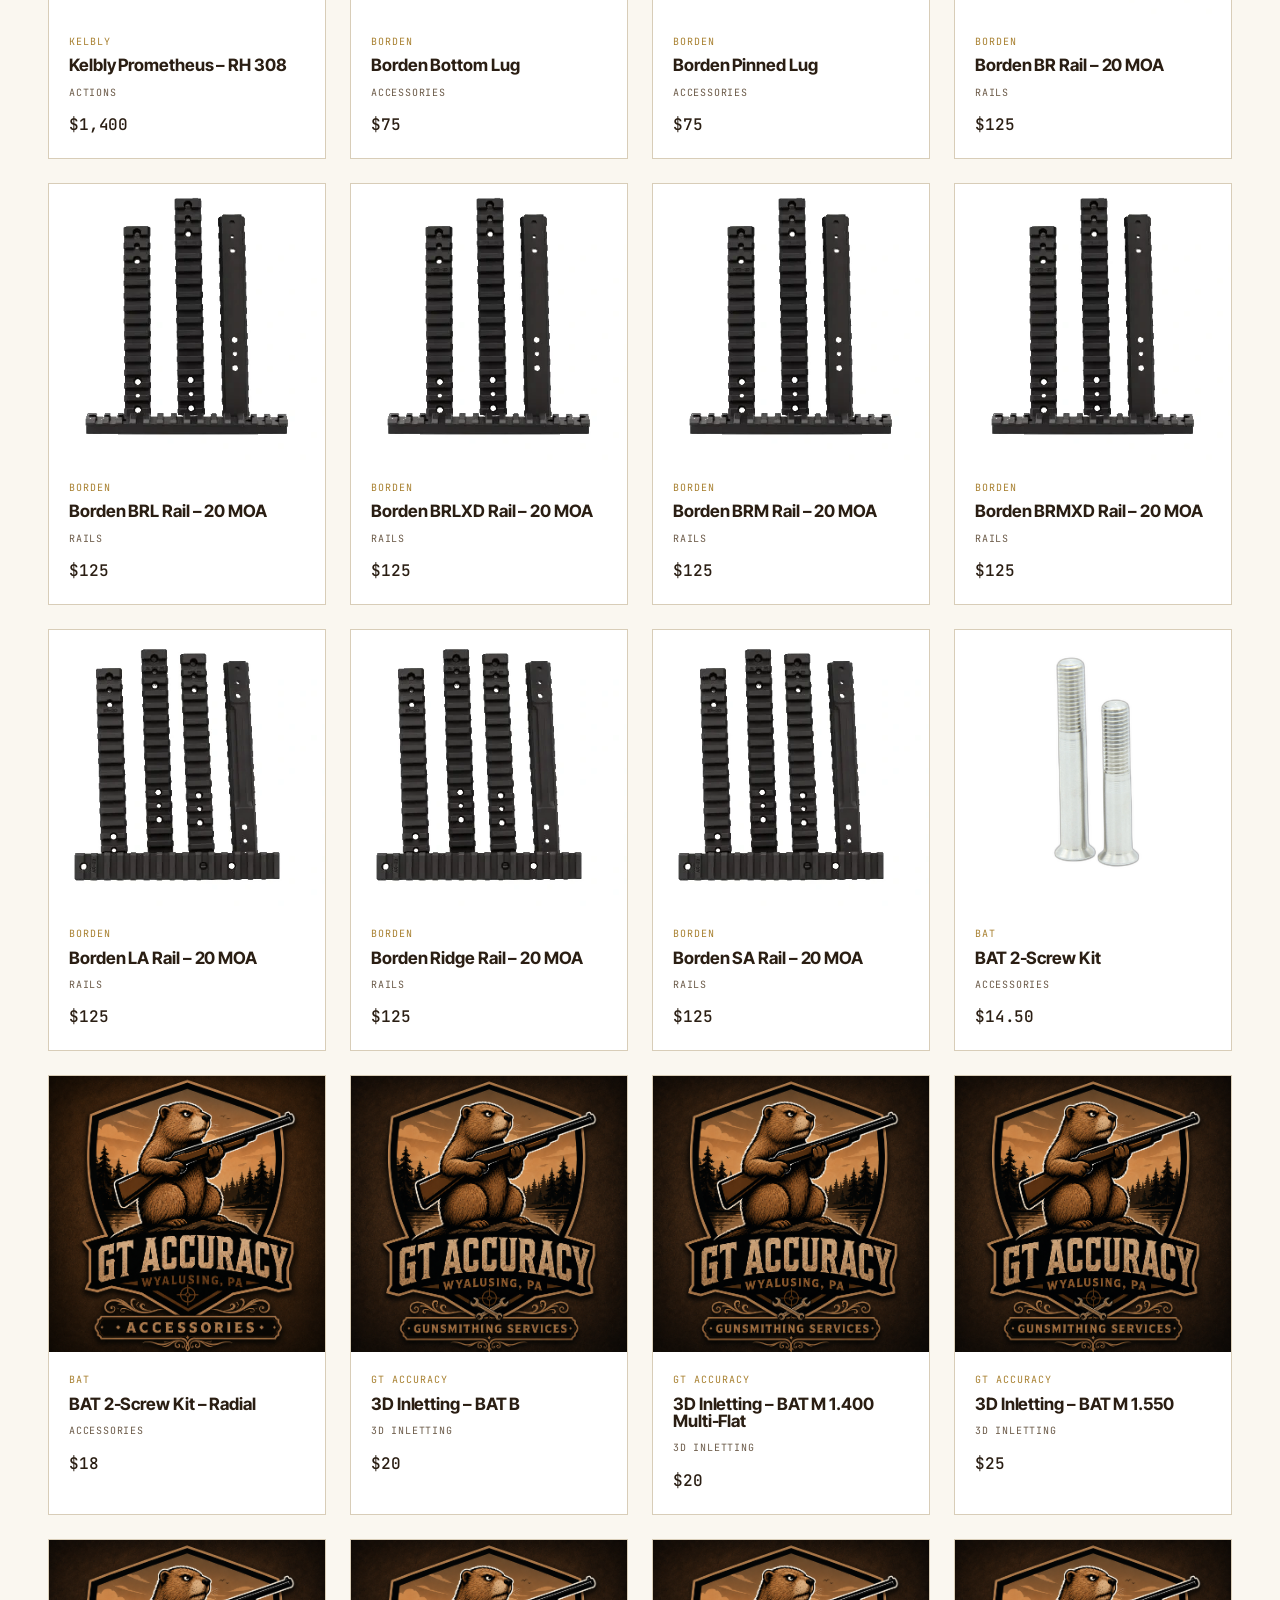
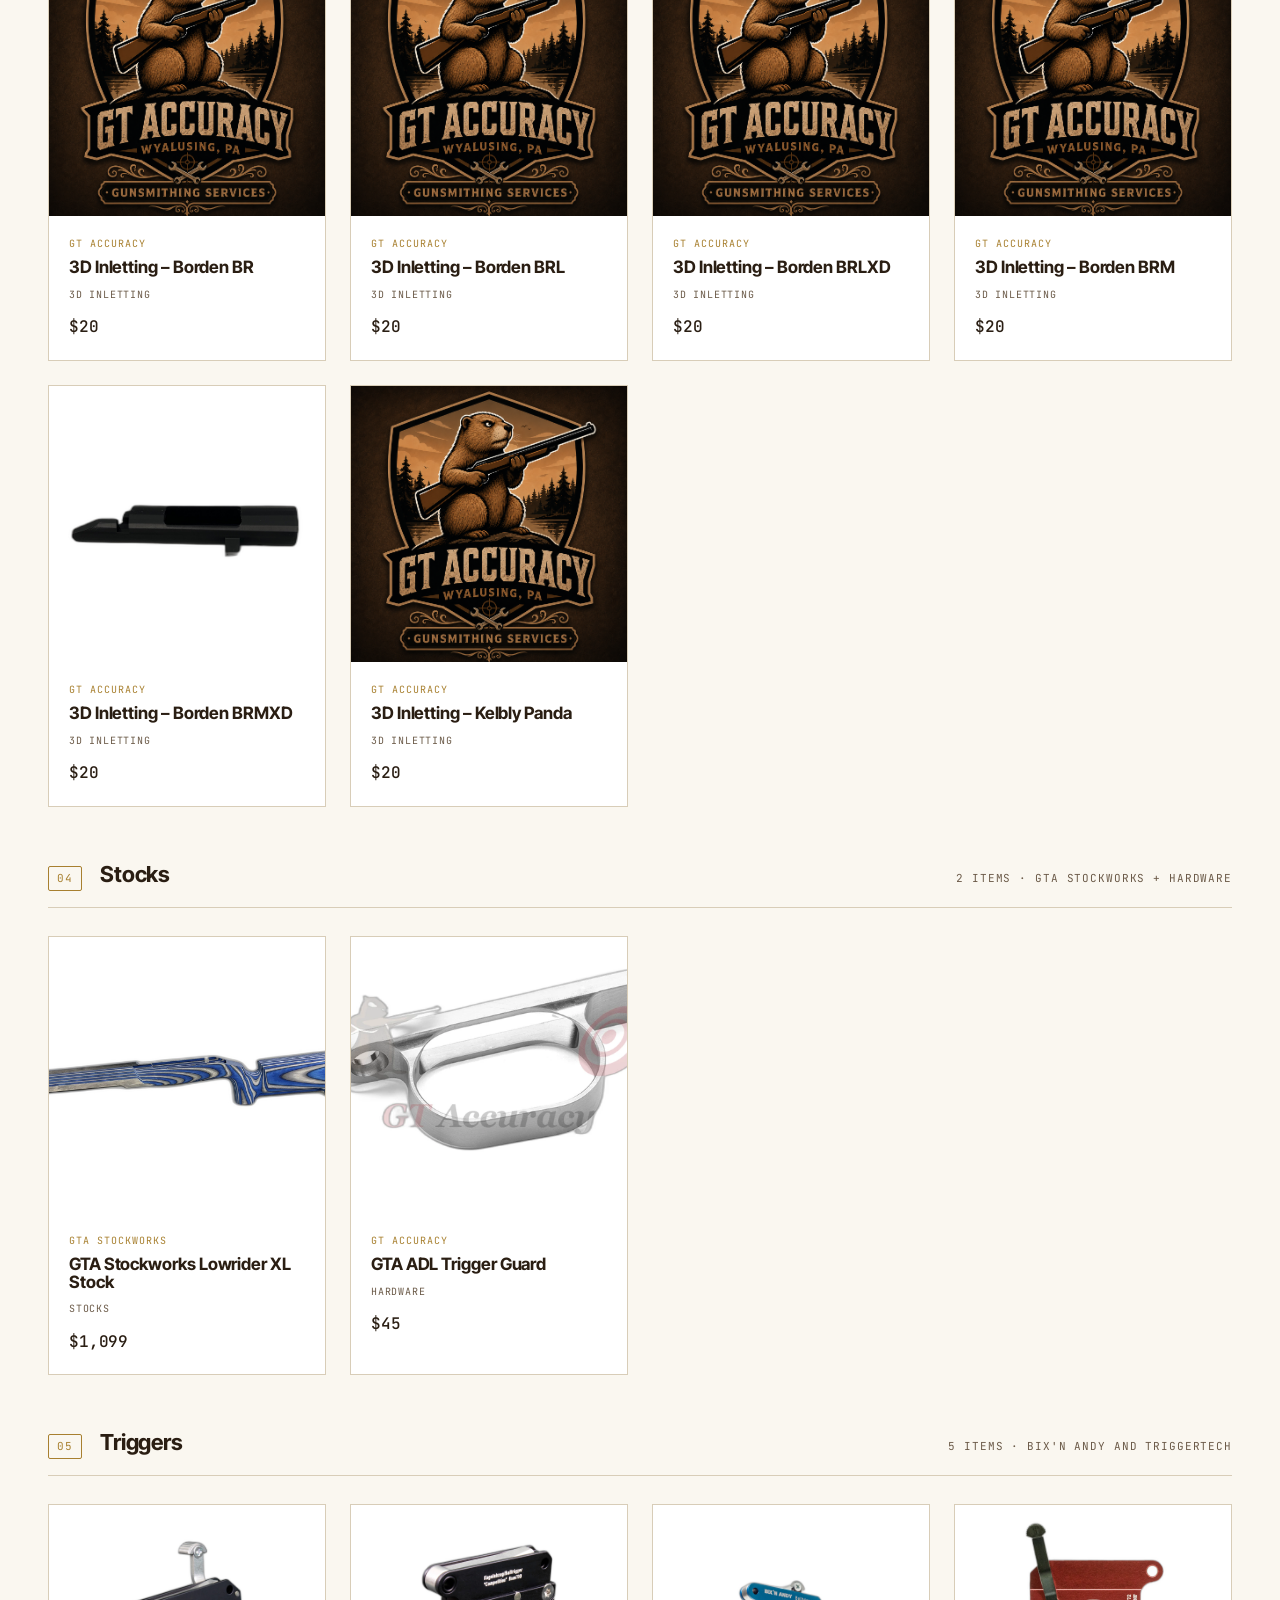
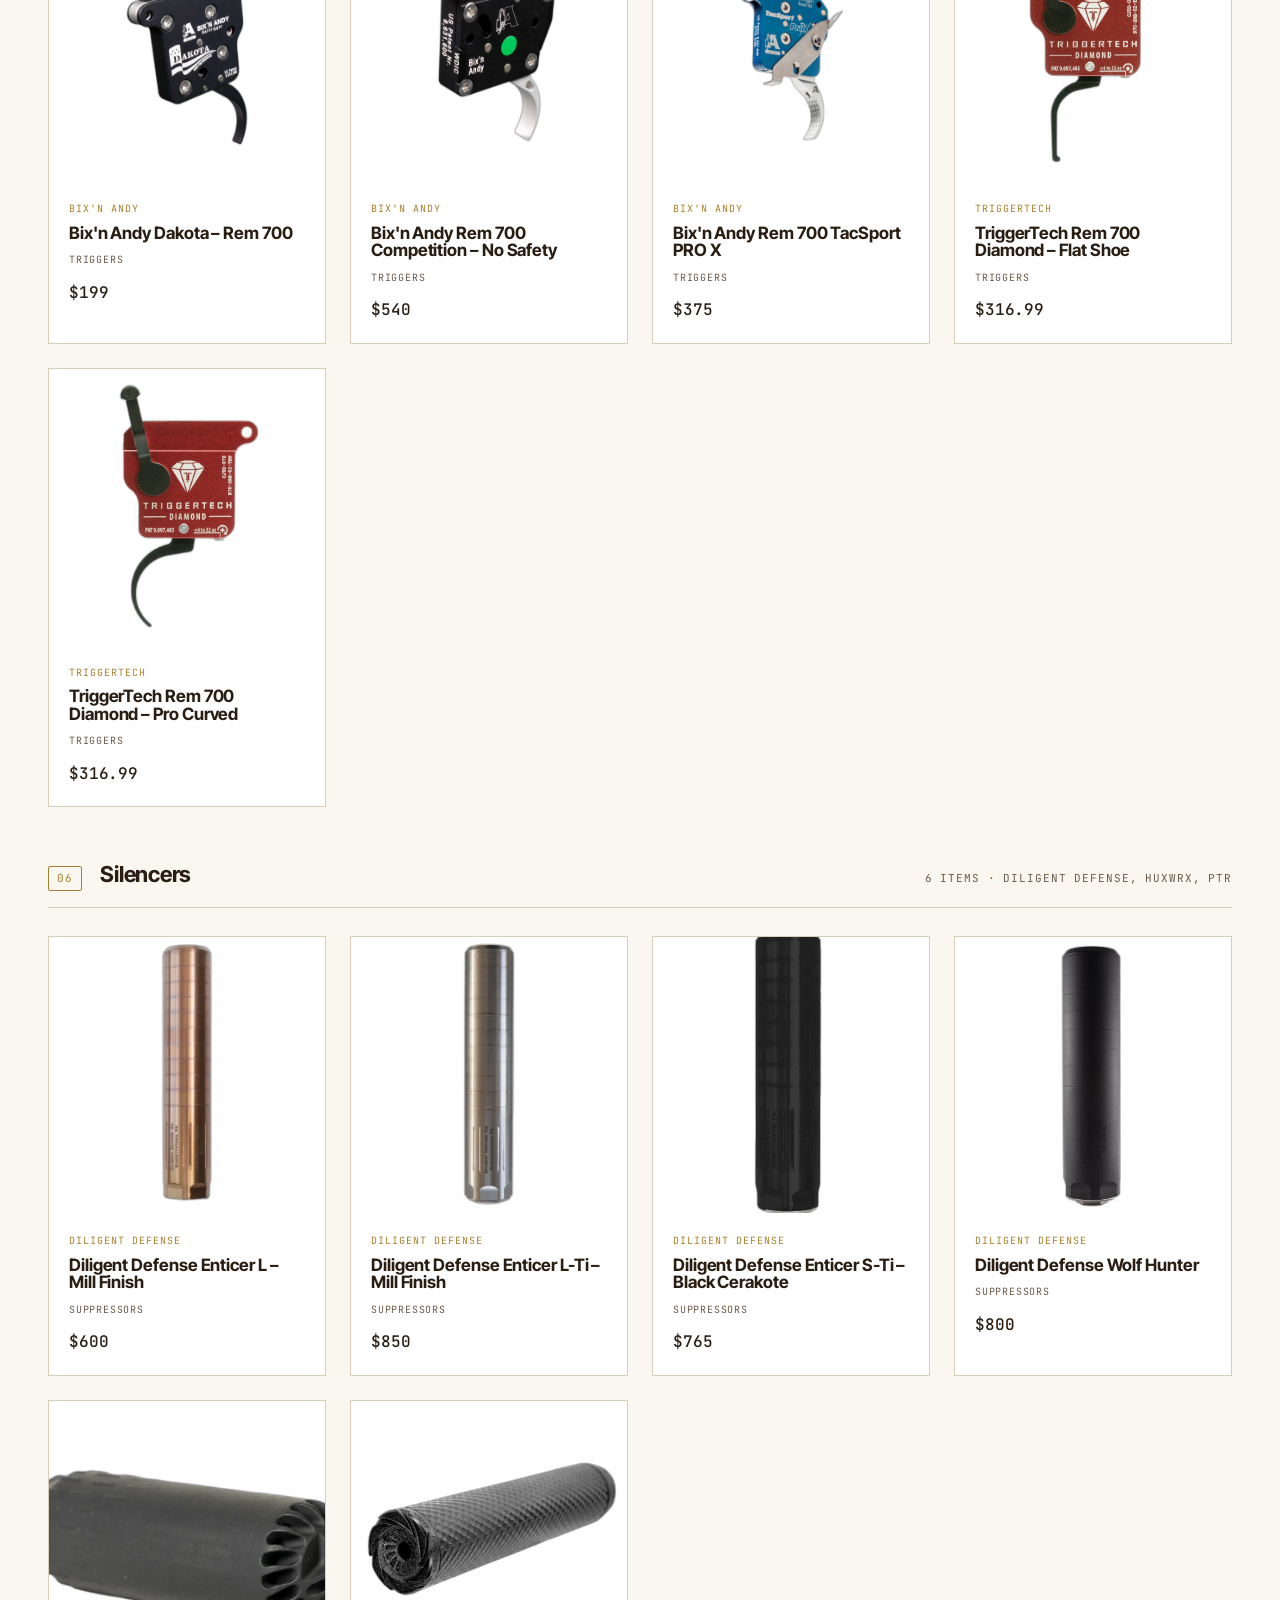
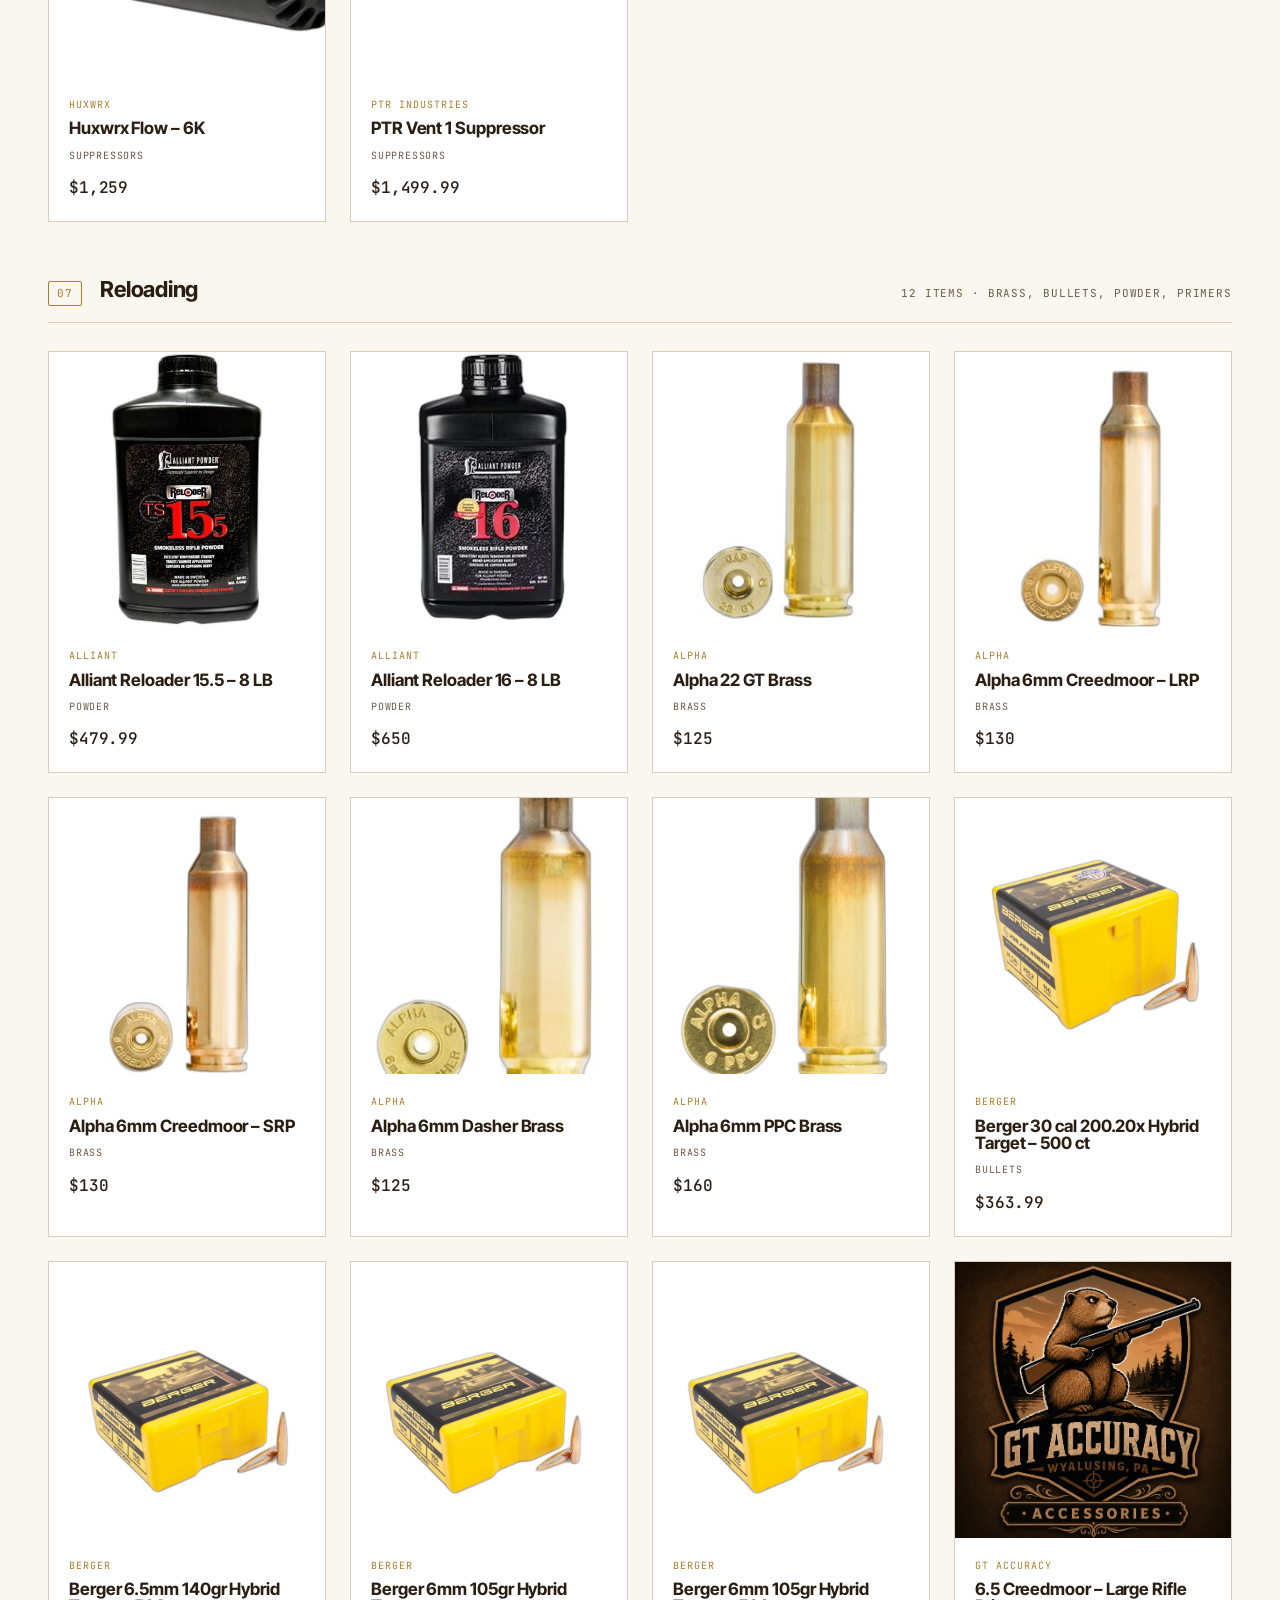
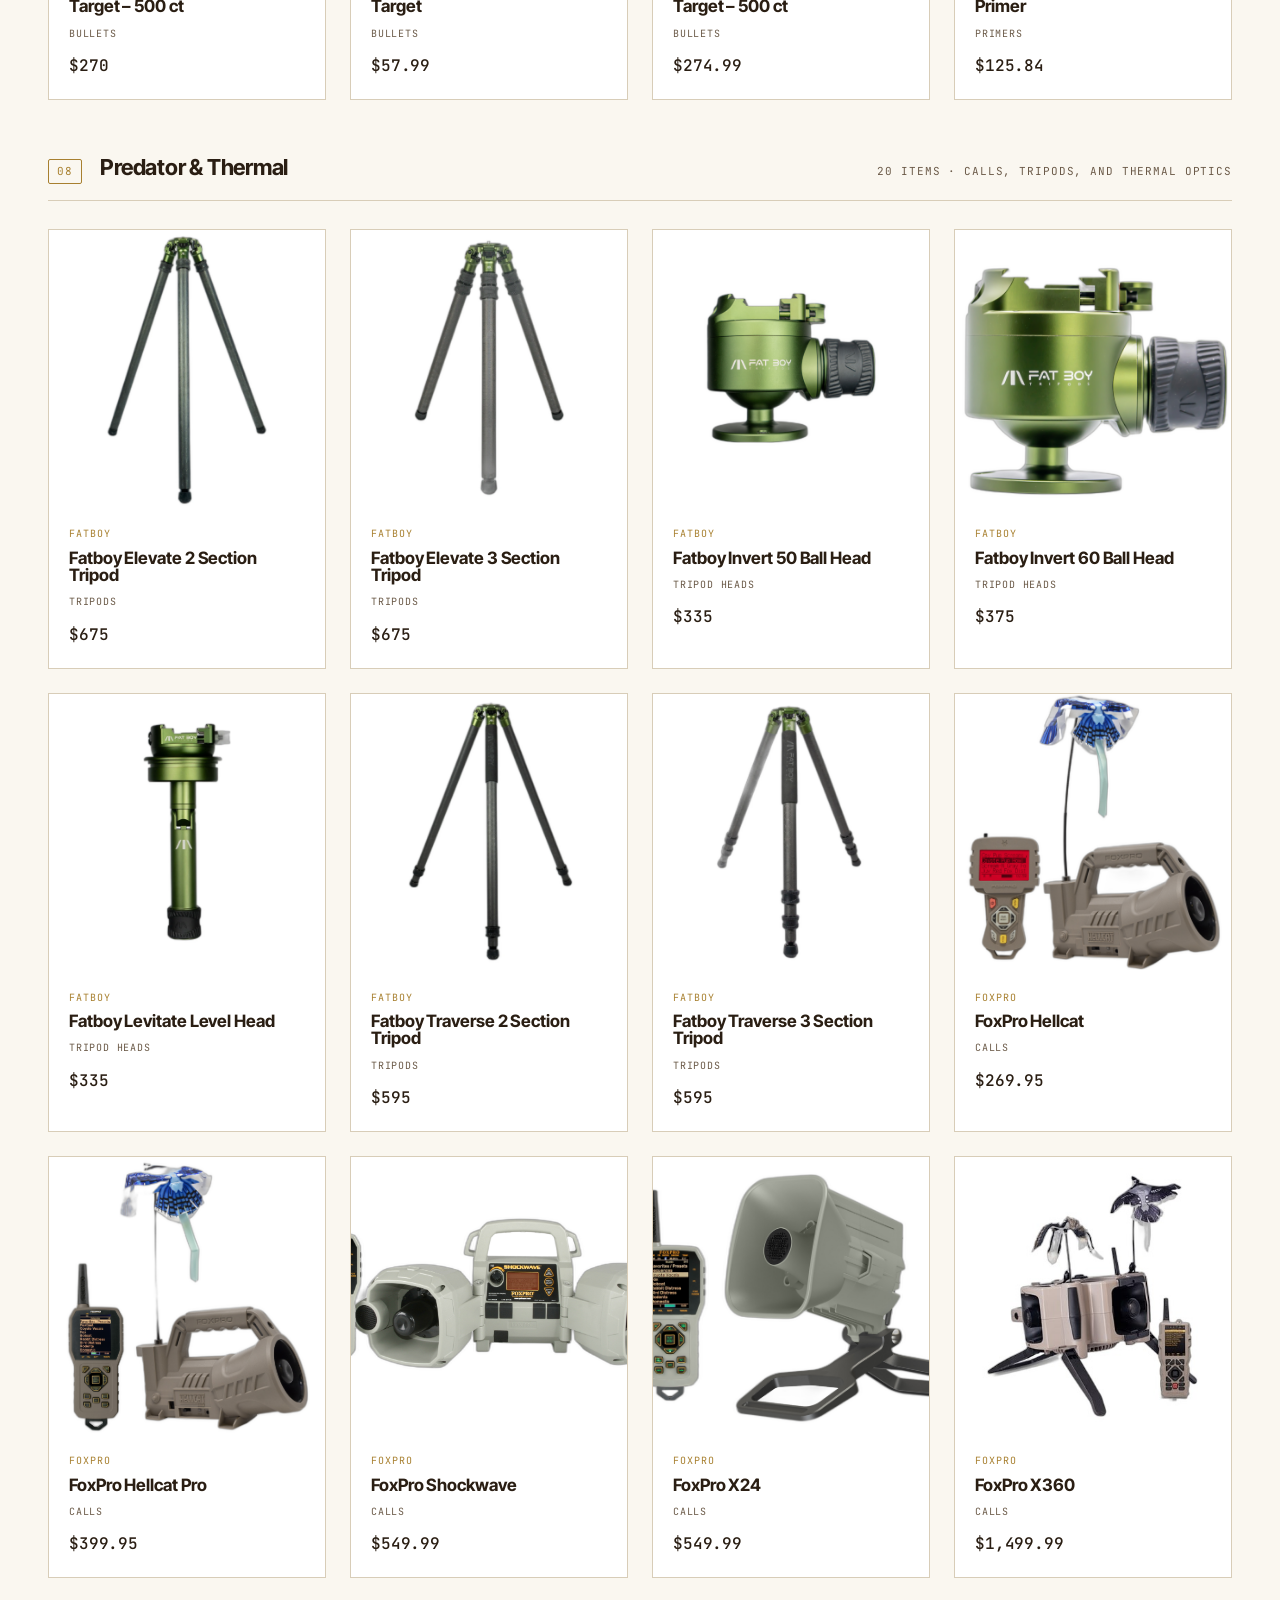
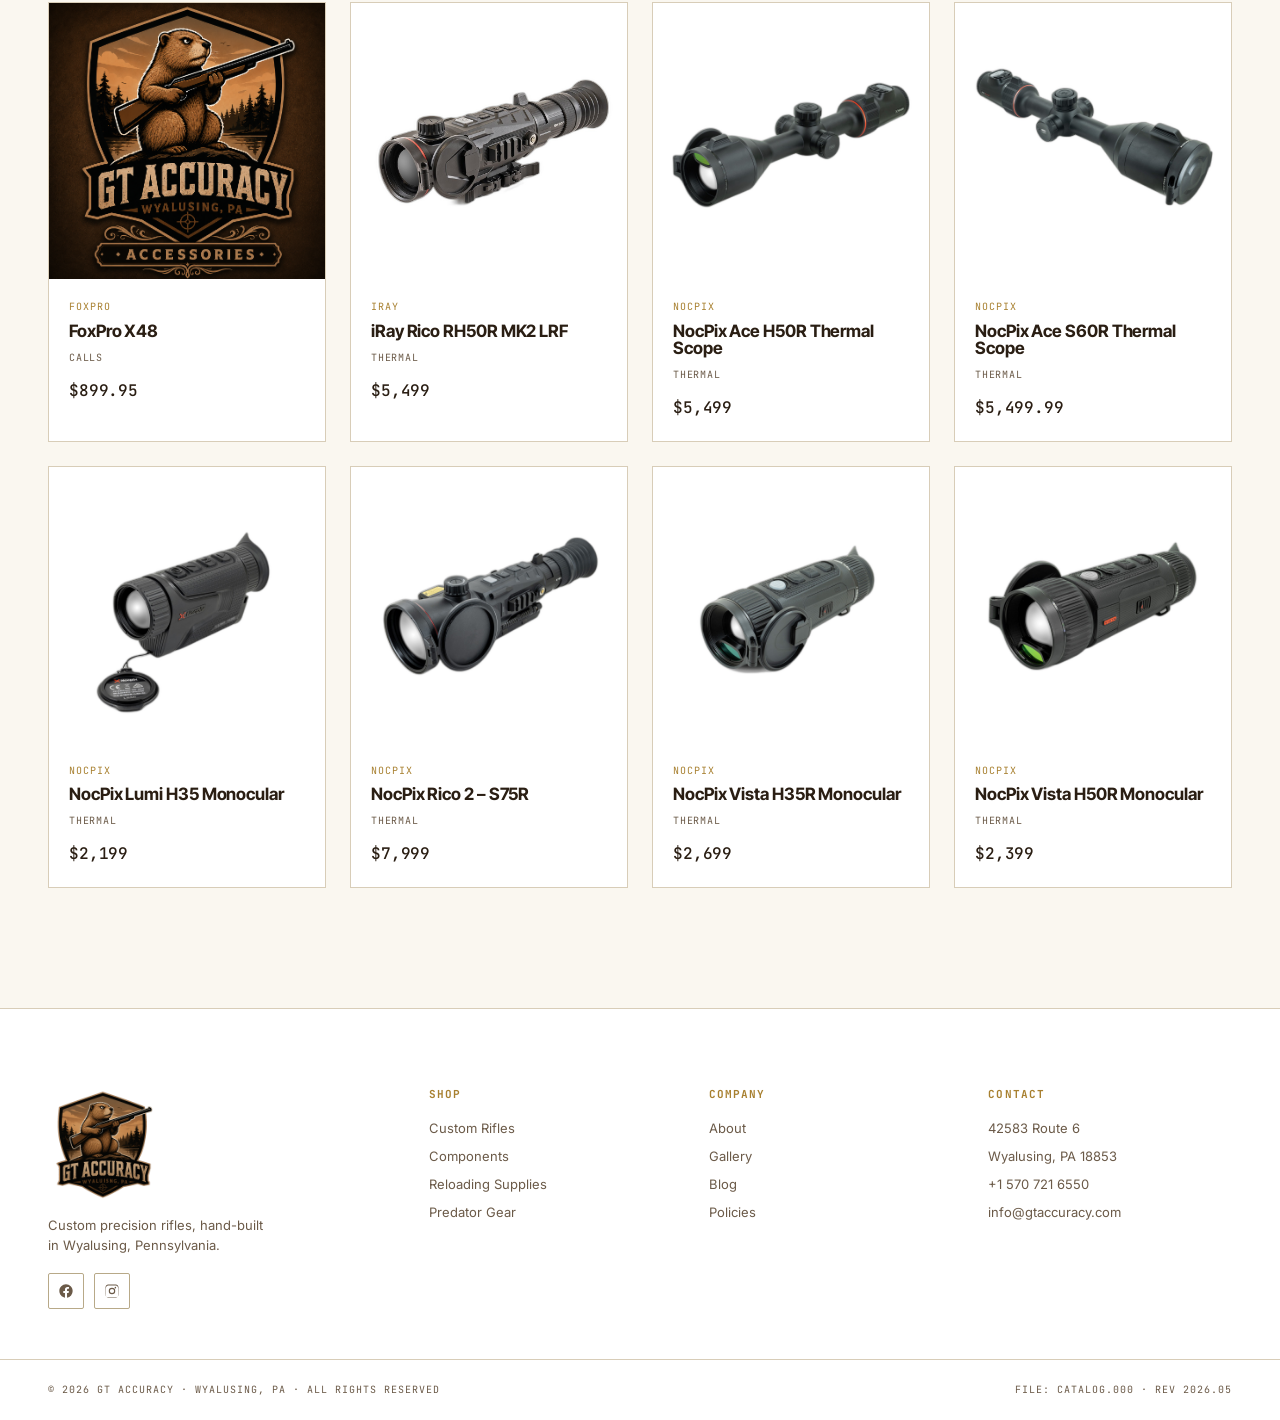
==== commit 053cc728: "Add Facebook + Instagram links to footer Inline SVG icons (no external dependency) in the footer-bra" ====
--- a/catalog.html
+++ b/catalog.html
@@ -1086,6 +1086,14 @@
     <div class="footer-brand">
       <img src="assets/images/logo.png" alt="GT Accuracy" />
       <p>Custom precision rifles, hand-built in Wyalusing, Pennsylvania.</p>
+      <div class="footer-social">
+        <a href="https://www.facebook.com/gtaccuracy" target="_blank" rel="noopener" aria-label="GT Accuracy on Facebook">
+          <svg viewBox="0 0 24 24" fill="currentColor" aria-hidden="true"><path d="M12 2.04C6.5 2.04 2 6.53 2 12.06c0 5 3.66 9.15 8.44 9.9v-7H7.9v-2.9h2.54V9.85c0-2.51 1.49-3.89 3.78-3.89 1.09 0 2.23.19 2.23.19v2.47h-1.26c-1.24 0-1.63.77-1.63 1.56v1.88h2.78l-.45 2.9h-2.33v7a10 10 0 0 0 8.44-9.9c0-5.53-4.5-10.02-10-10.02z"/></svg>
+        </a>
+        <a href="https://www.instagram.com/gtaccuracy/" target="_blank" rel="noopener" aria-label="GT Accuracy on Instagram">
+          <svg viewBox="0 0 24 24" fill="currentColor" aria-hidden="true"><path d="M12 2.16c3.2 0 3.58 0 4.85.07 1.17.05 1.8.25 2.23.41.56.22.96.48 1.38.9.42.42.68.82.9 1.38.16.43.36 1.06.41 2.23.06 1.27.07 1.65.07 4.85 0 3.2 0 3.58-.07 4.85-.05 1.17-.25 1.8-.41 2.23-.22.56-.48.96-.9 1.38-.42.42-.82.68-1.38.9-.43.16-1.06.36-2.23.41-1.27.06-1.65.07-4.85.07-3.2 0-3.58 0-4.85-.07-1.17-.05-1.8-.25-2.23-.41a3.7 3.7 0 0 1-1.38-.9 3.7 3.7 0 0 1-.9-1.38c-.16-.43-.36-1.06-.41-2.23-.06-1.27-.07-1.65-.07-4.85 0-3.2 0-3.58.07-4.85.05-1.17.25-1.8.41-2.23.22-.56.48-.96.9-1.38.42-.42.82-.68 1.38-.9.43-.16 1.06-.36 2.23-.41C8.42 2.17 8.8 2.16 12 2.16zm0 1.62c-3.14 0-3.5 0-4.74.07-1.07.05-1.65.23-2.04.38a3.4 3.4 0 0 0-1.27.82c-.39.39-.62.76-.82 1.27-.15.39-.33.97-.38 2.04-.06 1.24-.07 1.6-.07 4.74 0 3.14 0 3.5.07 4.74.05 1.07.23 1.65.38 2.04.2.51.43.88.82 1.27.39.39.76.62 1.27.82.39.15.97.33 2.04.38 1.24.06 1.6.07 4.74.07 3.14 0 3.5 0 4.74-.07 1.07-.05 1.65-.23 2.04-.38.51-.2.88-.43 1.27-.82.39-.39.62-.76.82-1.27.15-.39.33-.97.38-2.04.06-1.24.07-1.6.07-4.74 0-3.14 0-3.5-.07-4.74-.05-1.07-.23-1.65-.38-2.04a3.4 3.4 0 0 0-.82-1.27 3.4 3.4 0 0 0-1.27-.82c-.39-.15-.97-.33-2.04-.38-1.24-.06-1.6-.07-4.74-.07zM12 7.13a4.87 4.87 0 1 1 0 9.74 4.87 4.87 0 0 1 0-9.74zm0 8.04a3.17 3.17 0 1 0 0-6.34 3.17 3.17 0 0 0 0 6.34zm6.21-8.23a1.14 1.14 0 1 1-2.28 0 1.14 1.14 0 0 1 2.28 0z"/></svg>
+        </a>
+      </div>
     </div>
     <div class="footer-cols">
       <div>
--- a/style.css
+++ b/style.css
@@ -315,29 +315,69 @@
   border-top: 1px solid var(--rule);
   border-bottom: 1px solid var(--rule);
 }
-.discipline-grid {
-  display: grid;
-  grid-template-columns: repeat(4, 1fr);
-  gap: 24px;
-}
-.discipline { background: var(--bg-3); border: 1px solid var(--rule); transition: border-color 0.2s, transform 0.2s; }
-.discipline:hover { border-color: var(--accent); transform: translateY(-3px); }
-.discipline-img { aspect-ratio: 4/5; background: var(--bg-2); overflow: hidden; }
-.discipline-img img { width: 100%; height: 100%; object-fit: cover; filter: grayscale(0.10); transition: filter 0.3s, transform 0.5s; }
-.discipline:hover .discipline-img img { filter: grayscale(0); transform: scale(1.04); }
-.discipline-meta { padding: 20px; }
-.discipline-meta .m {
-  font-family: "JetBrains Mono", monospace;
-  font-size: 10px;
-  color: var(--accent);
-  letter-spacing: 0.10em;
-  display: block;
-  margin-bottom: 10px;
-}
-.discipline-meta h3 { margin-bottom: 10px; font-size: 19px; }
-.discipline-meta p { font-size: 13px; color: var(--muted); line-height: 1.5; }
-@media (max-width: 1000px) { .discipline-grid { grid-template-columns: repeat(2, 1fr); } }
-@media (max-width: 560px)  { .discipline-grid { grid-template-columns: 1fr; } }
+.discipline-list { display: flex; flex-direction: column; }
+.discipline-row {
+  display: grid;
+  grid-template-columns: 220px 1fr;
+  gap: 48px;
+  padding: 44px 0;
+  border-bottom: 1px solid var(--rule);
+}
+.discipline-row:first-child { border-top: 1px solid var(--rule); }
+
+.d-num { display: flex; flex-direction: column; gap: 10px; }
+.d-num .num {
+  font-family: "Inter Tight", "Inter", sans-serif;
+  font-weight: 300;
+  font-size: 64px;
+  line-height: 1;
+  color: var(--accent);
+  letter-spacing: -0.04em;
+}
+.d-num .m {
+  font-family: "JetBrains Mono", monospace;
+  font-size: 11px;
+  color: var(--muted);
+  letter-spacing: 0.14em;
+  text-transform: uppercase;
+}
+
+.d-body h3 {
+  font-family: "Inter Tight", "Inter", sans-serif;
+  font-weight: 300;
+  font-size: clamp(24px, 3vw, 34px);
+  letter-spacing: -0.02em;
+  line-height: 1.15;
+  margin: 0 0 14px;
+  color: var(--text);
+}
+.d-body p {
+  font-size: 16px;
+  line-height: 1.6;
+  color: var(--muted);
+  max-width: 64ch;
+  margin: 0 0 22px;
+}
+
+.d-meta {
+  display: grid;
+  grid-template-columns: 180px 1fr;
+  gap: 6px 18px;
+  padding-top: 18px;
+  border-top: 1px solid var(--rule);
+  font-family: "JetBrains Mono", monospace;
+  font-size: 11px;
+}
+.d-meta .k { color: var(--muted); letter-spacing: 0.10em; }
+.d-meta .v { color: var(--text); letter-spacing: 0.02em; }
+
+@media (max-width: 800px) {
+  .discipline-row { grid-template-columns: 1fr; gap: 18px; padding: 36px 0; }
+  .d-num { flex-direction: row; align-items: baseline; gap: 16px; }
+  .d-num .num { font-size: 44px; }
+  .d-meta { grid-template-columns: 1fr; gap: 4px; }
+  .d-meta .k { margin-top: 6px; }
+}
 
 /* ── FEATURED ────────────────────────────────── */
 .featured { padding: 120px 0; }
@@ -774,6 +814,29 @@
 }
 .footer-brand img { width: 110px; margin-bottom: 16px; }
 .footer-brand p { color: var(--muted); font-size: 13px; max-width: 220px; line-height: 1.55; }
+.footer-social {
+  display: flex;
+  gap: 10px;
+  margin-top: 18px;
+}
+.footer-social a {
+  display: inline-flex;
+  align-items: center;
+  justify-content: center;
+  width: 36px;
+  height: 36px;
+  border: 1px solid var(--rule-strong);
+  border-radius: 2px;
+  color: var(--muted);
+  transition: color 0.2s, border-color 0.2s, background 0.2s, transform 0.15s;
+}
+.footer-social svg { width: 16px; height: 16px; display: block; }
+.footer-social a:hover {
+  color: var(--accent);
+  border-color: var(--accent);
+  background: rgba(168, 128, 48, 0.06);
+  transform: translateY(-1px);
+}
 .footer-cols {
   display: grid;
   grid-template-columns: repeat(3, 1fr);
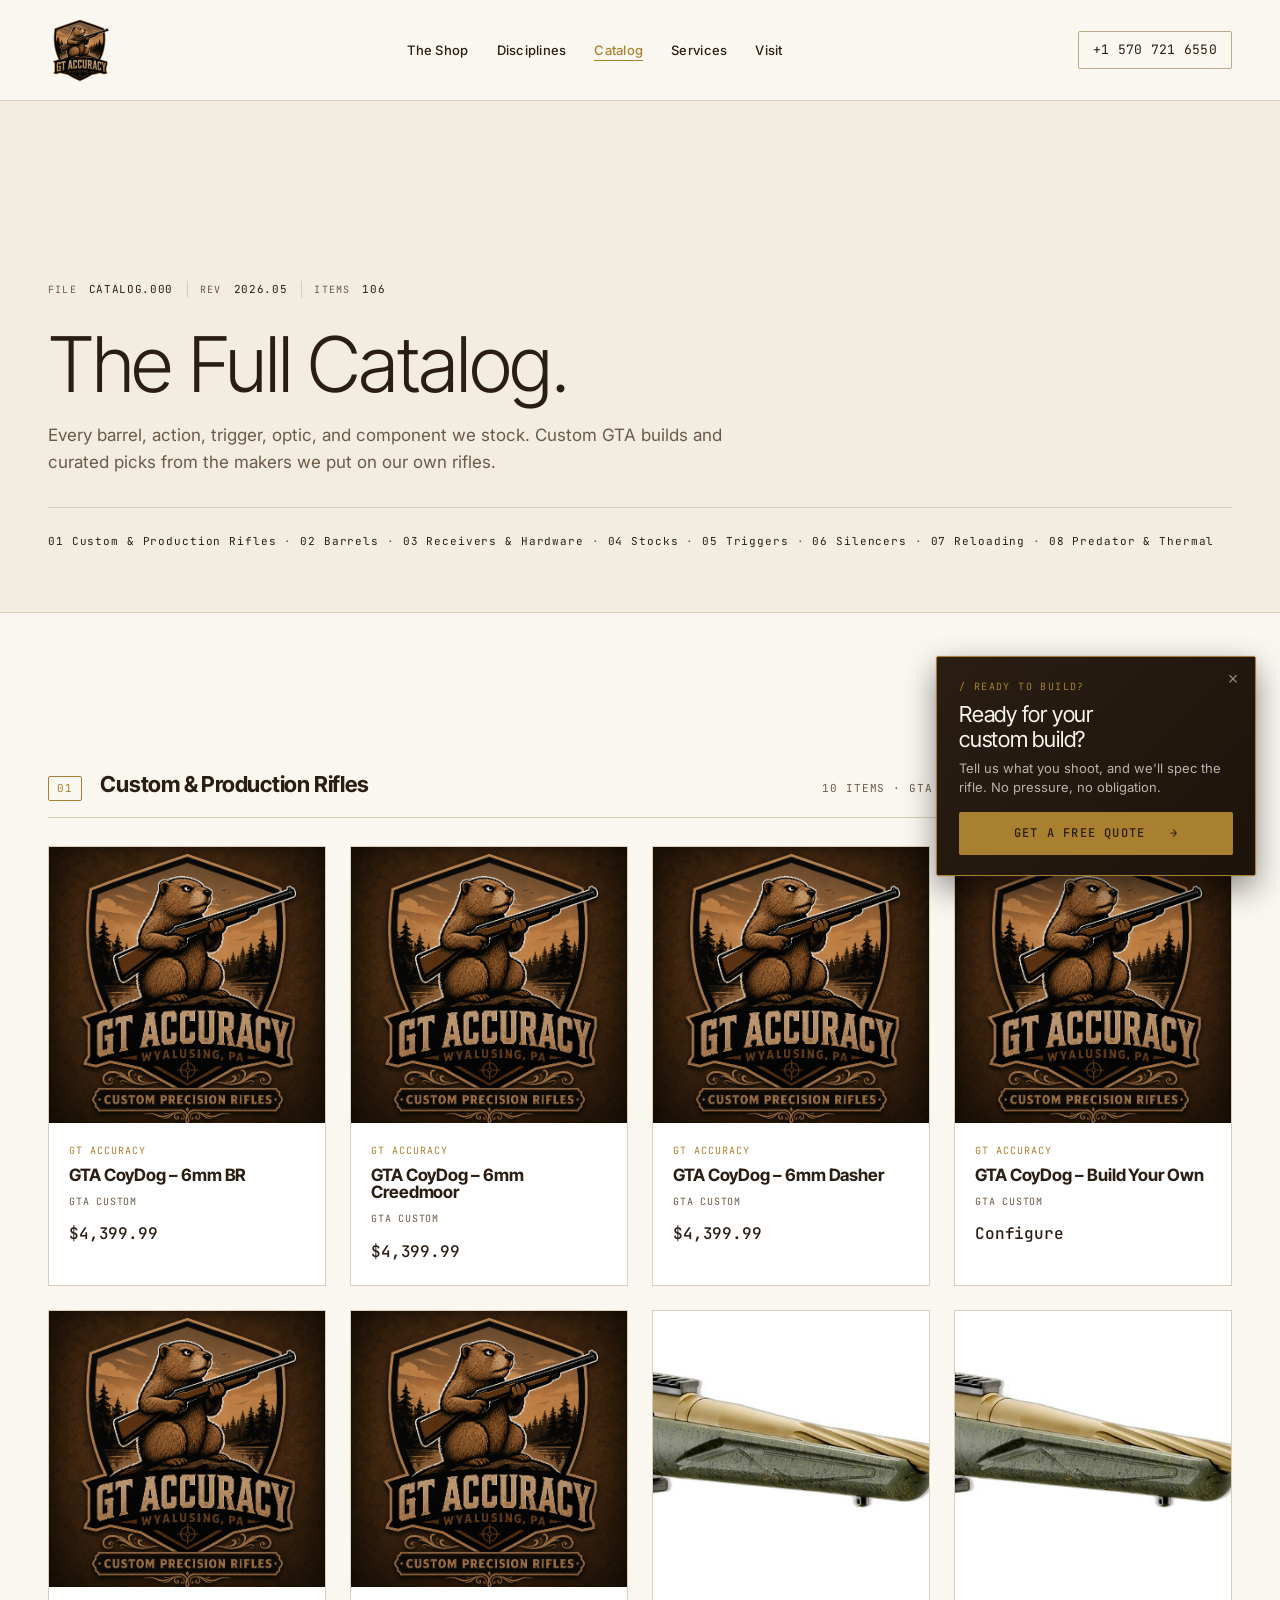
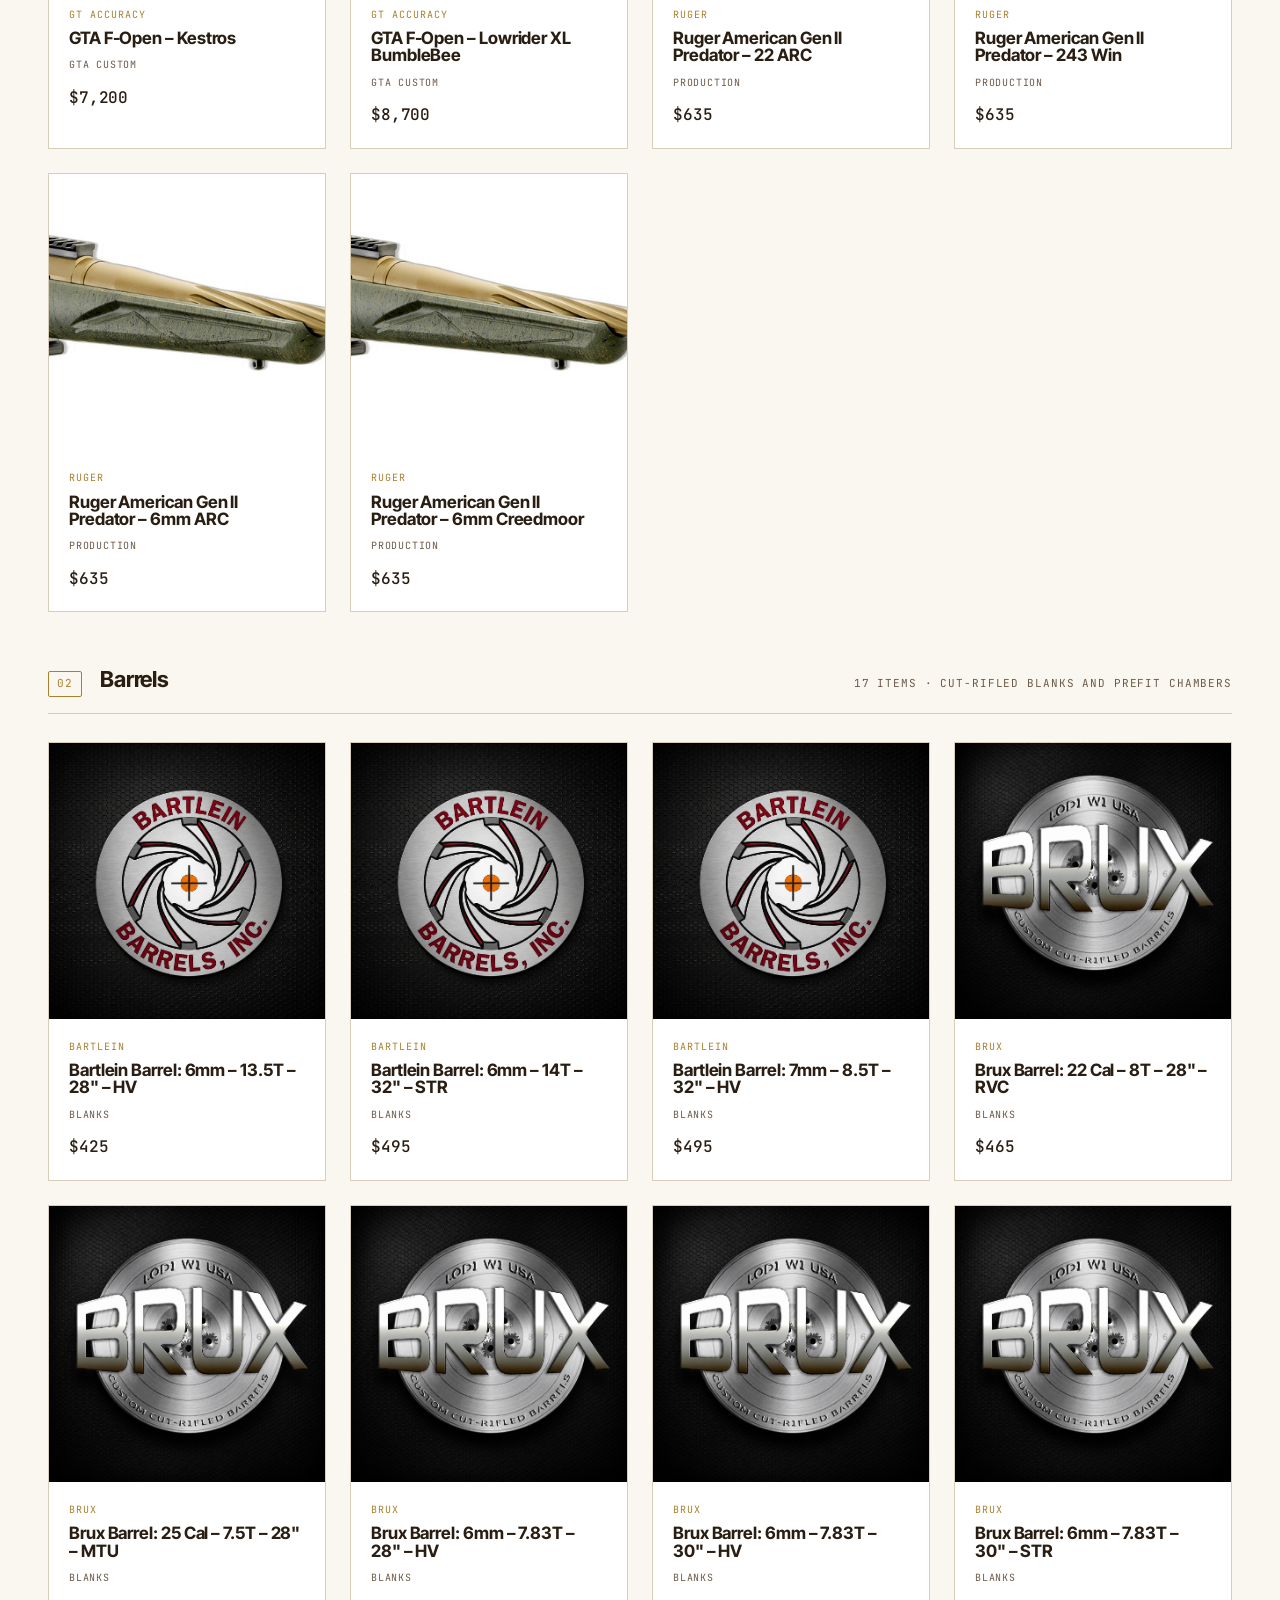
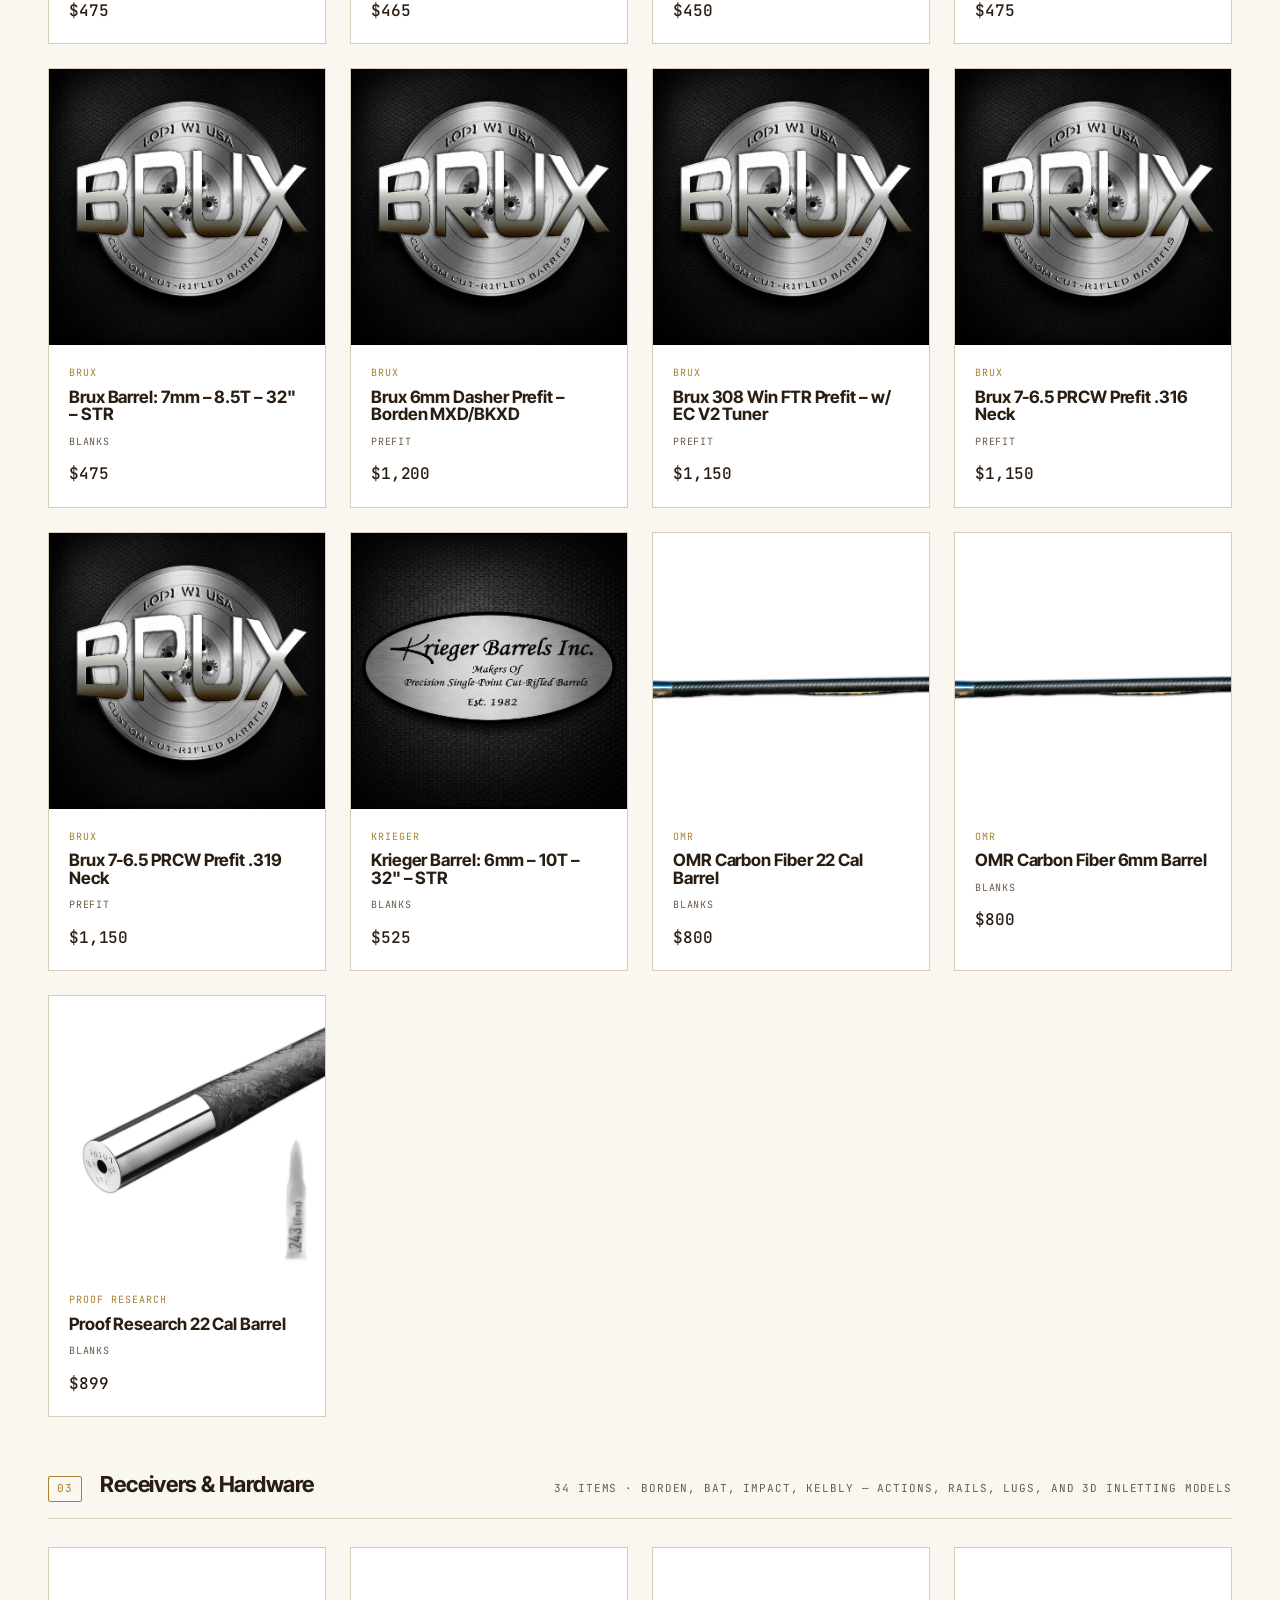
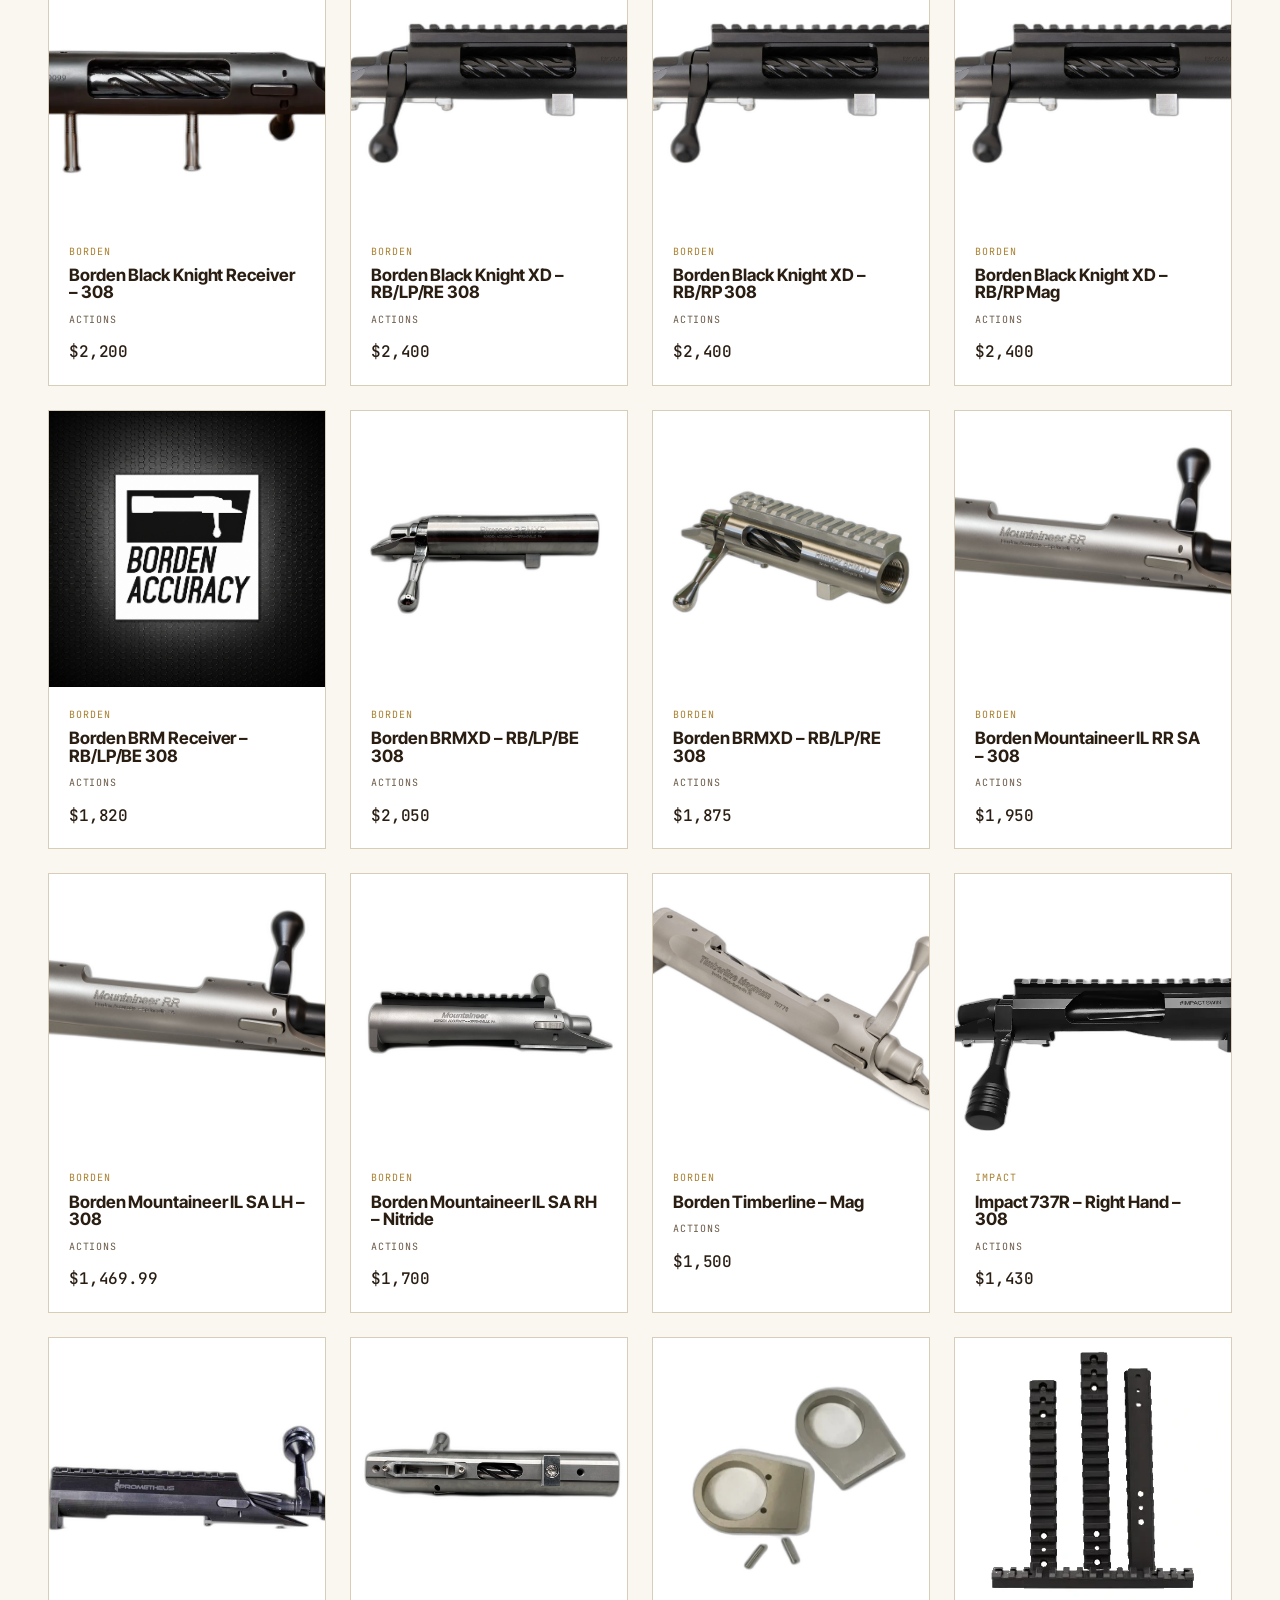
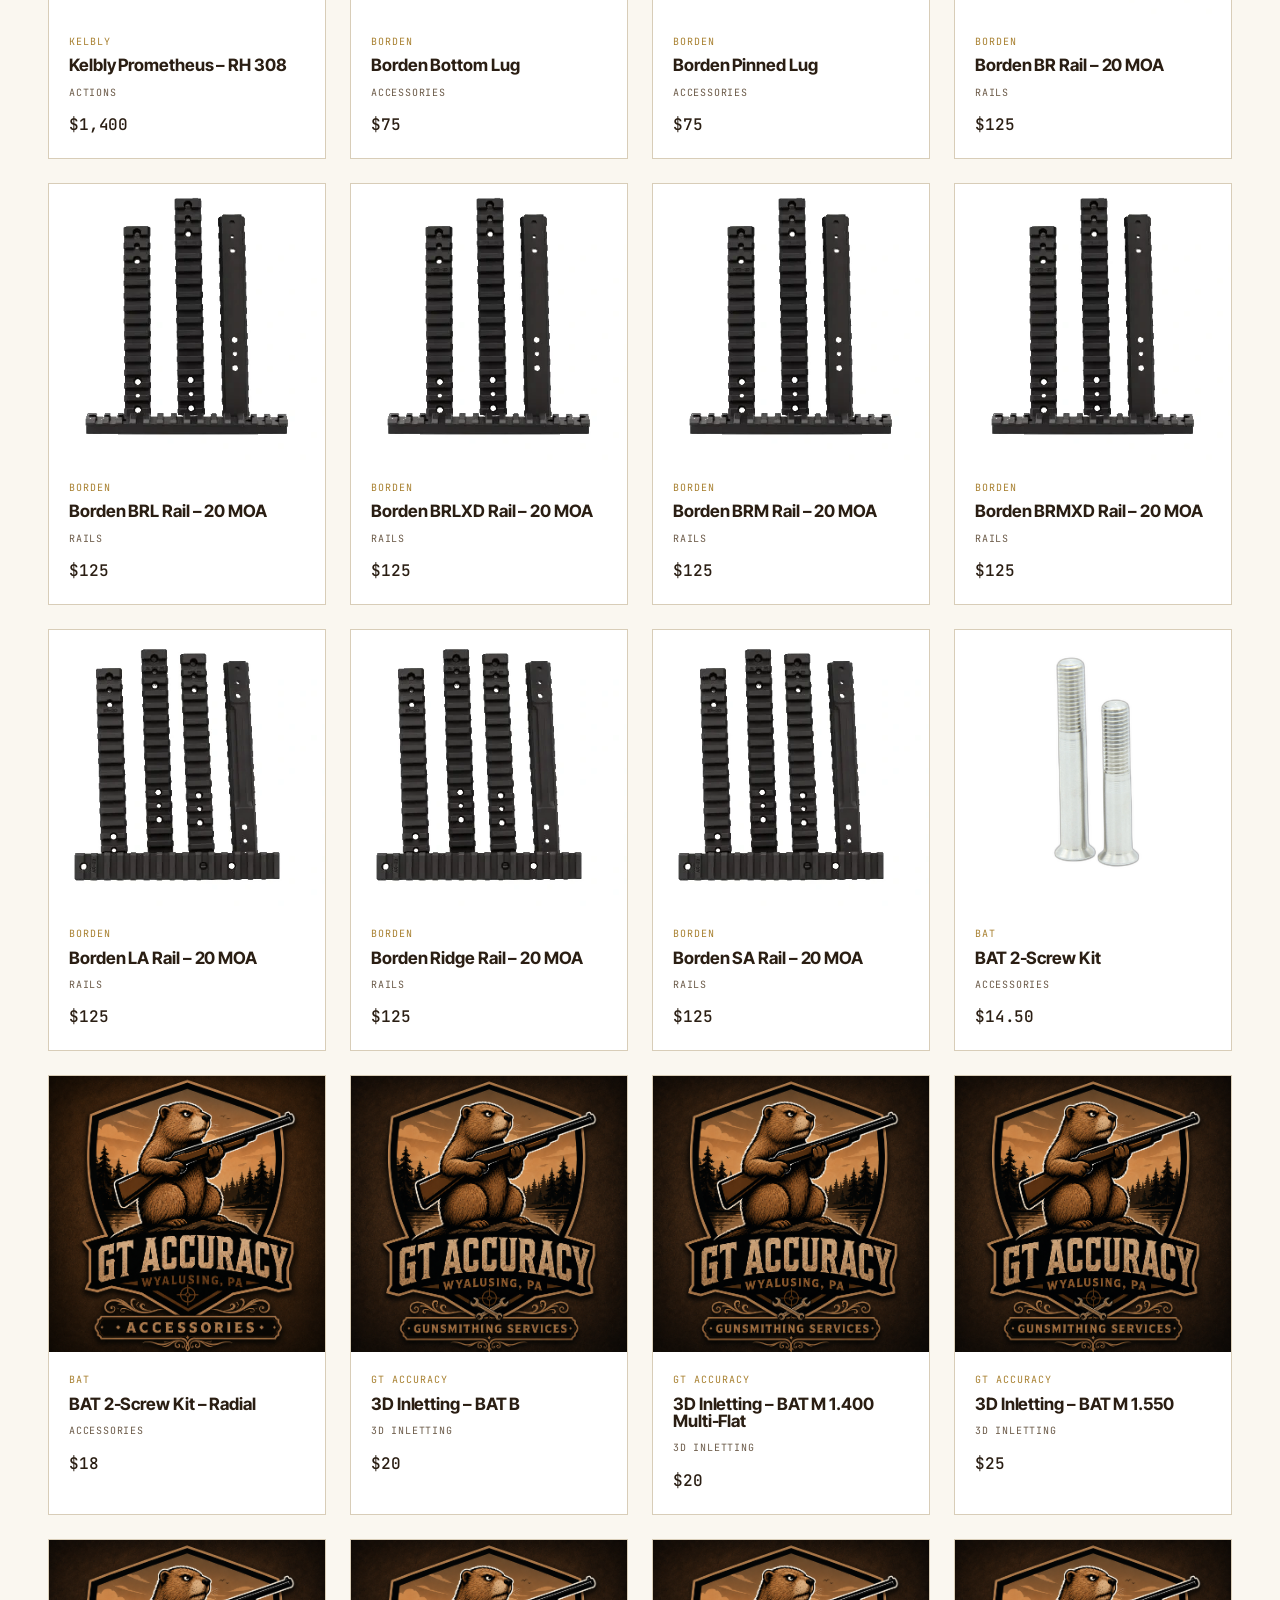
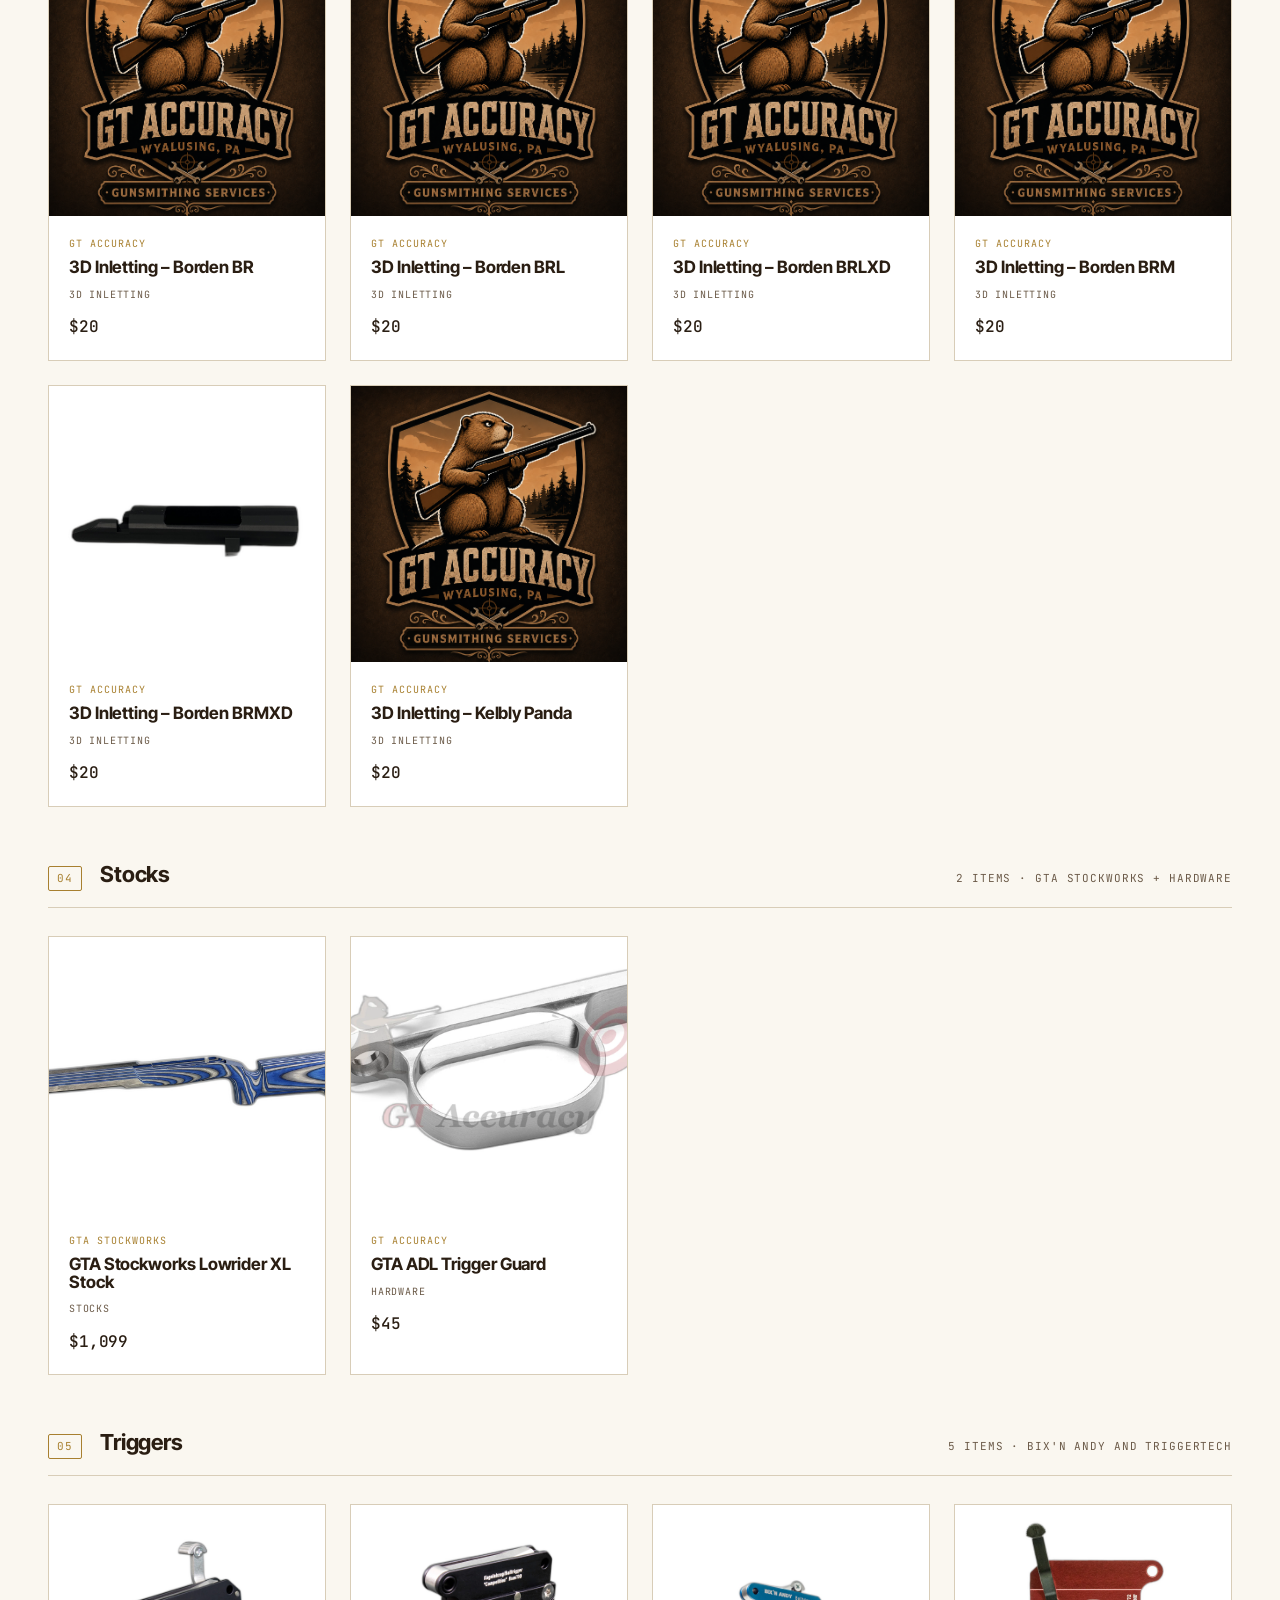
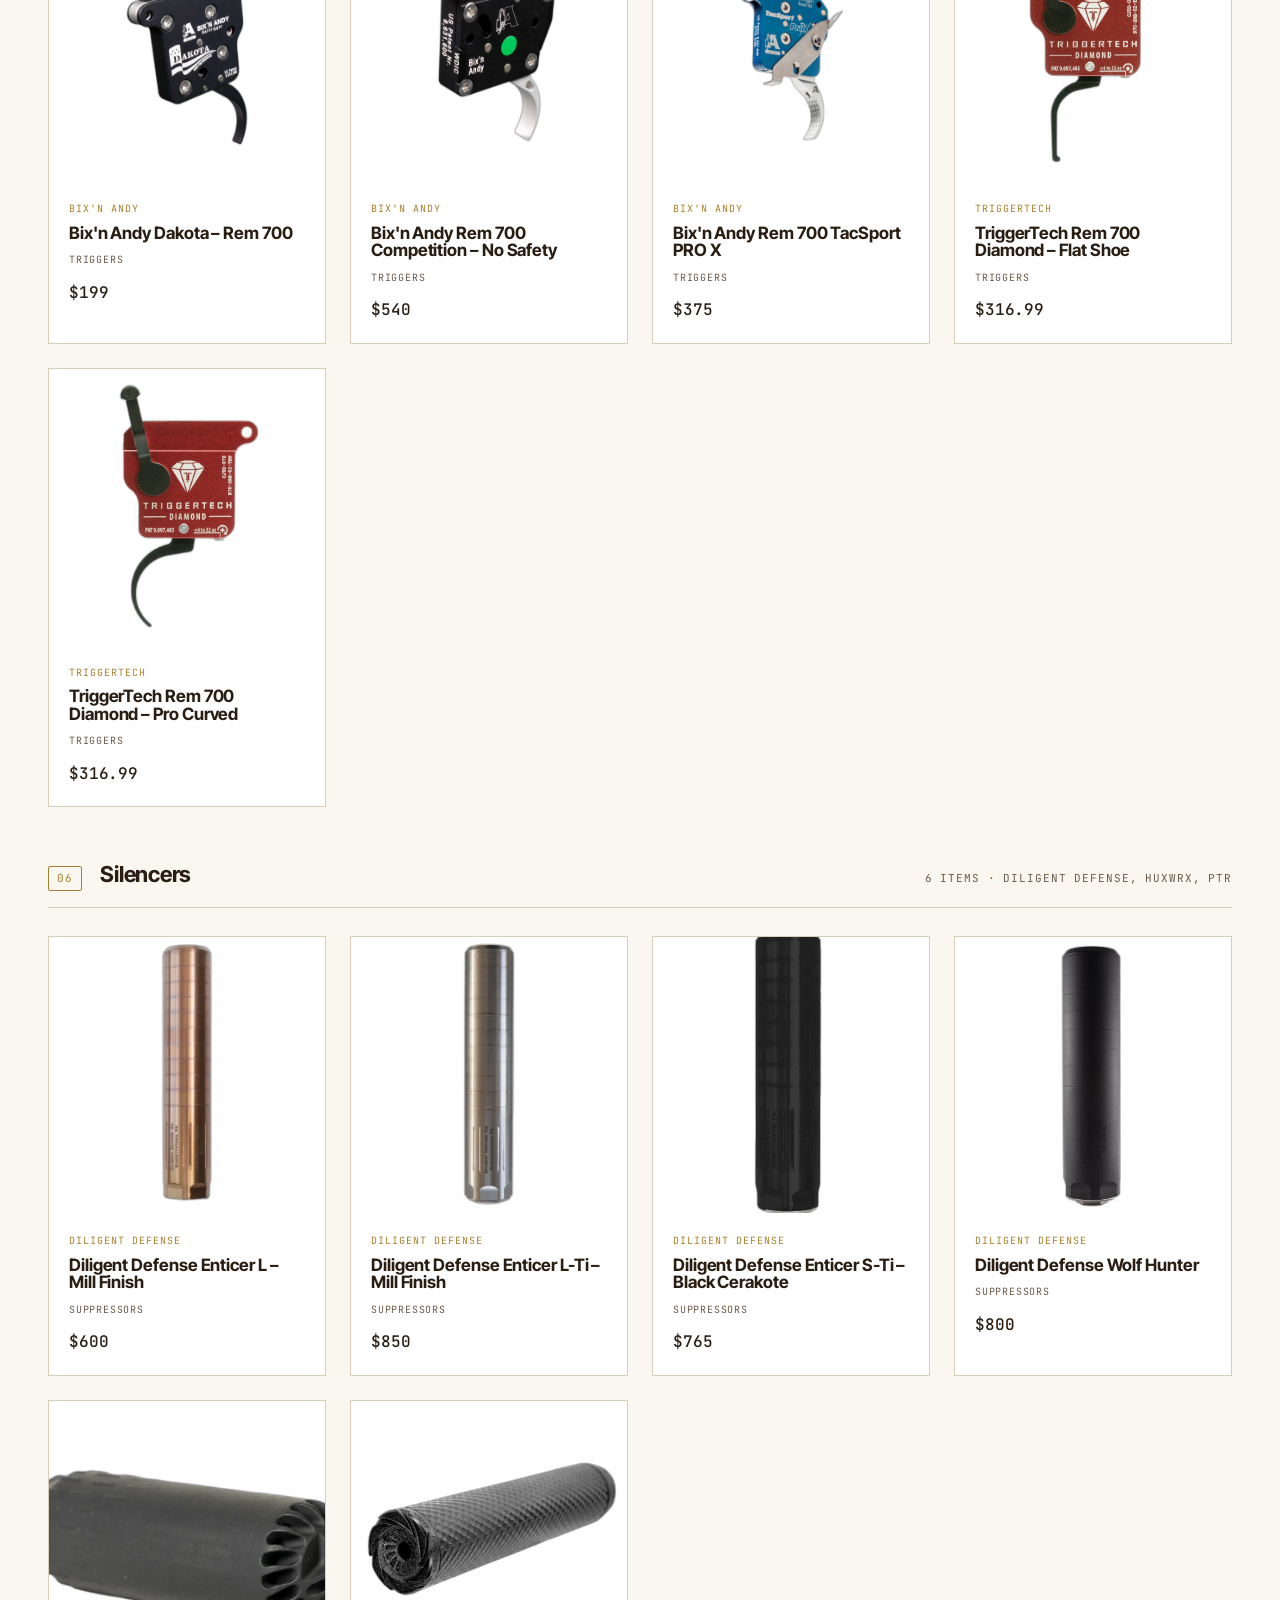
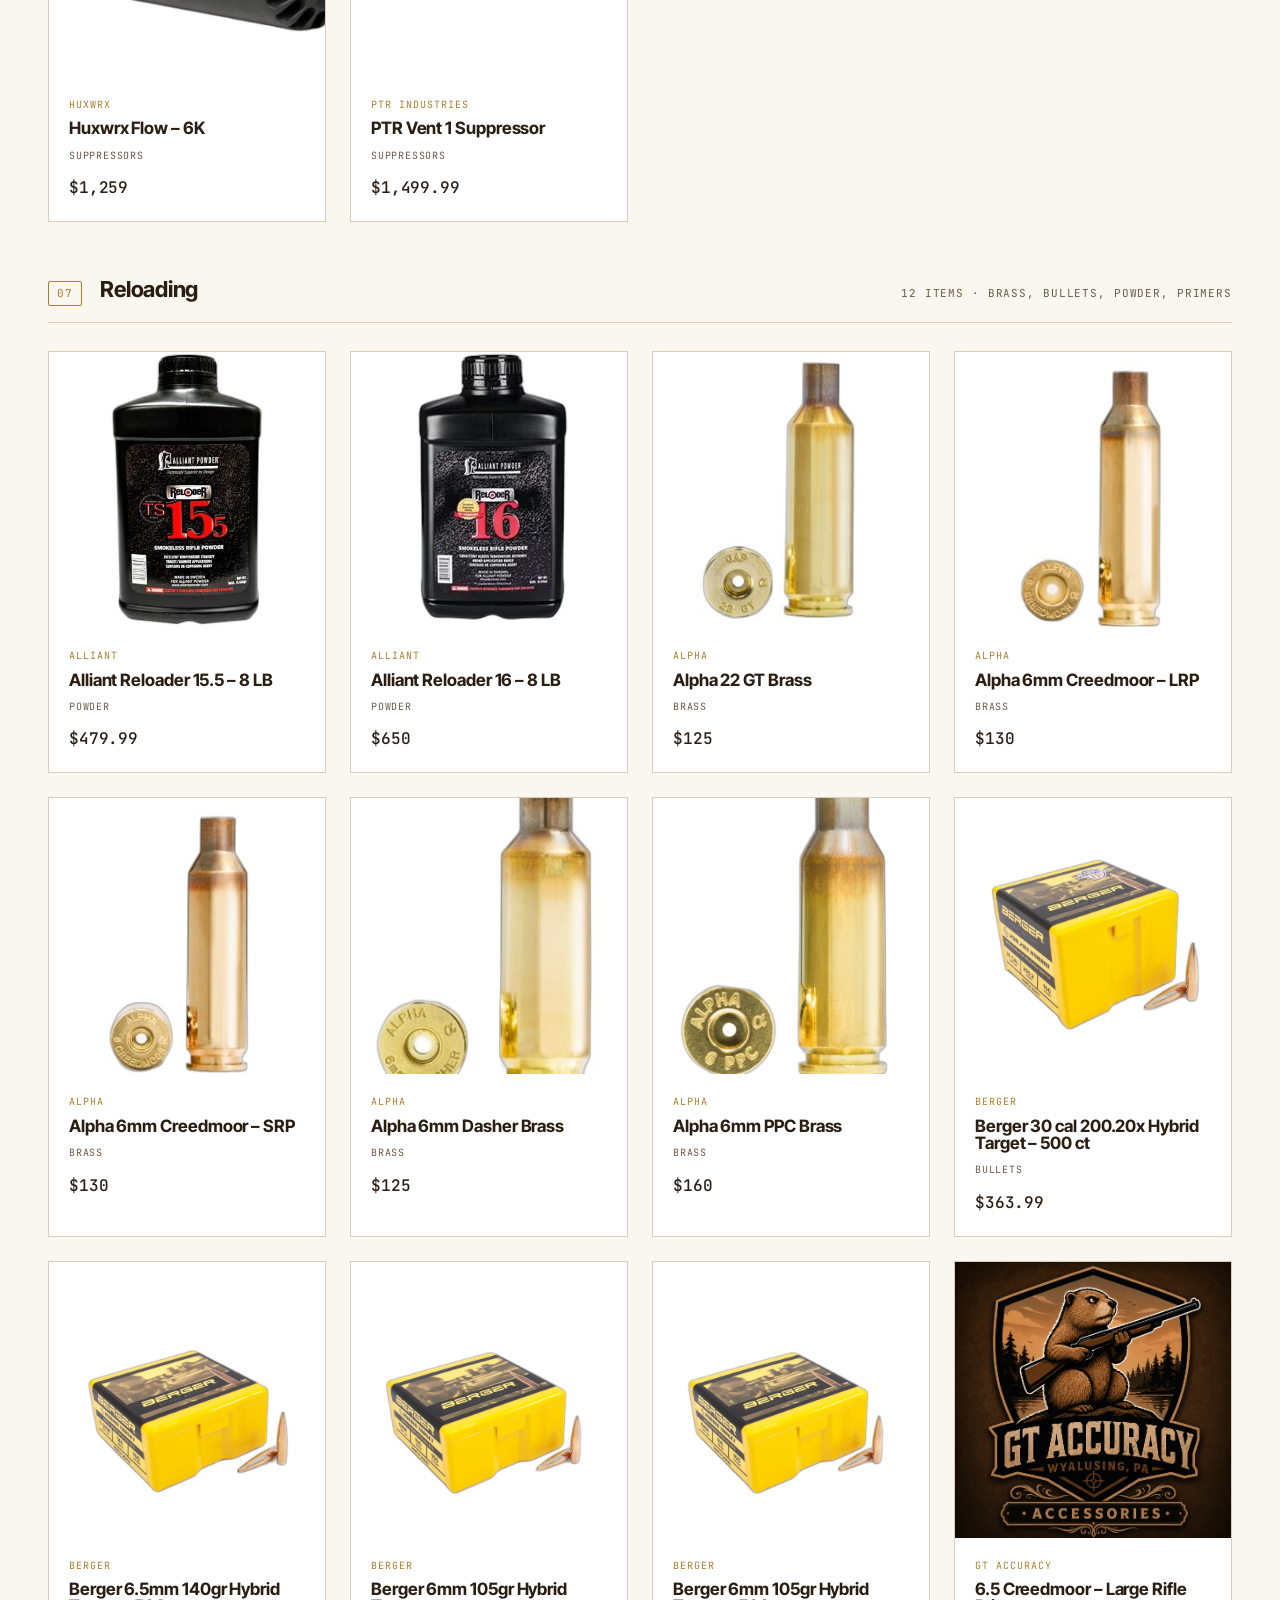
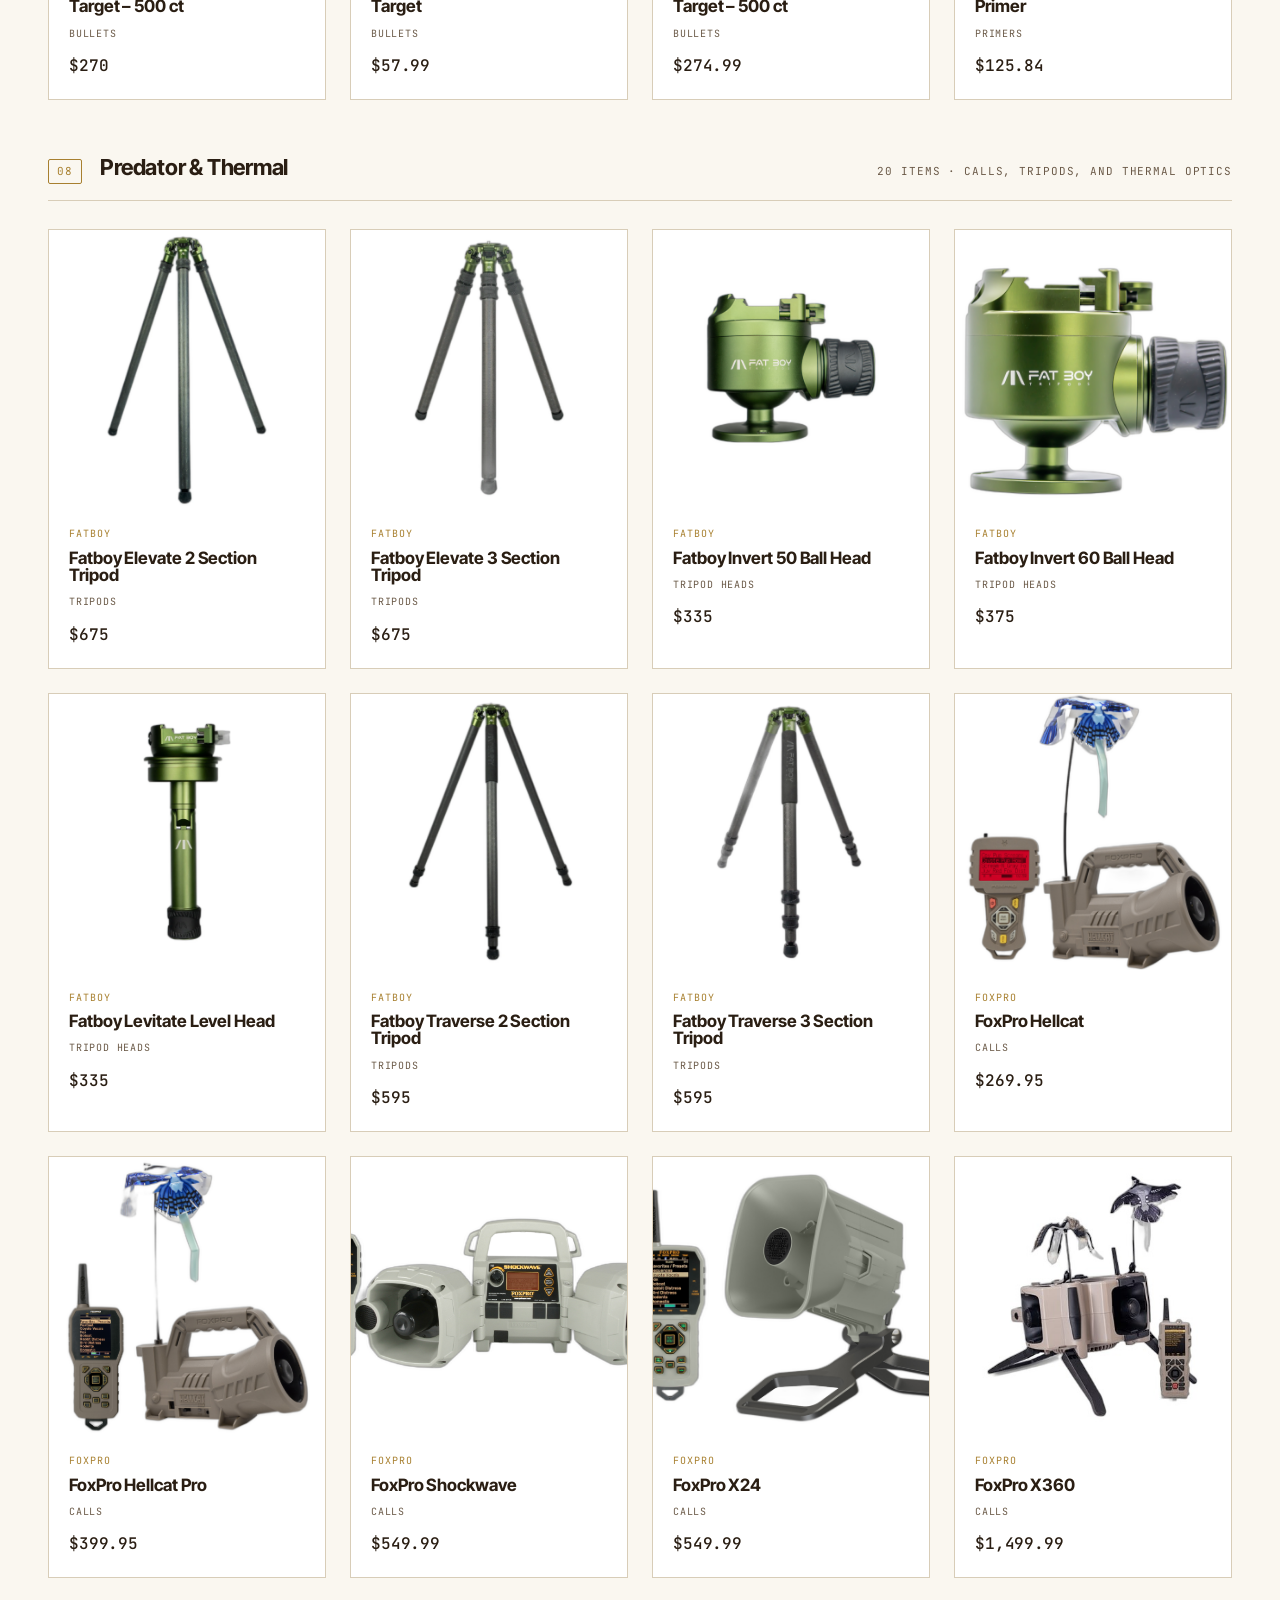
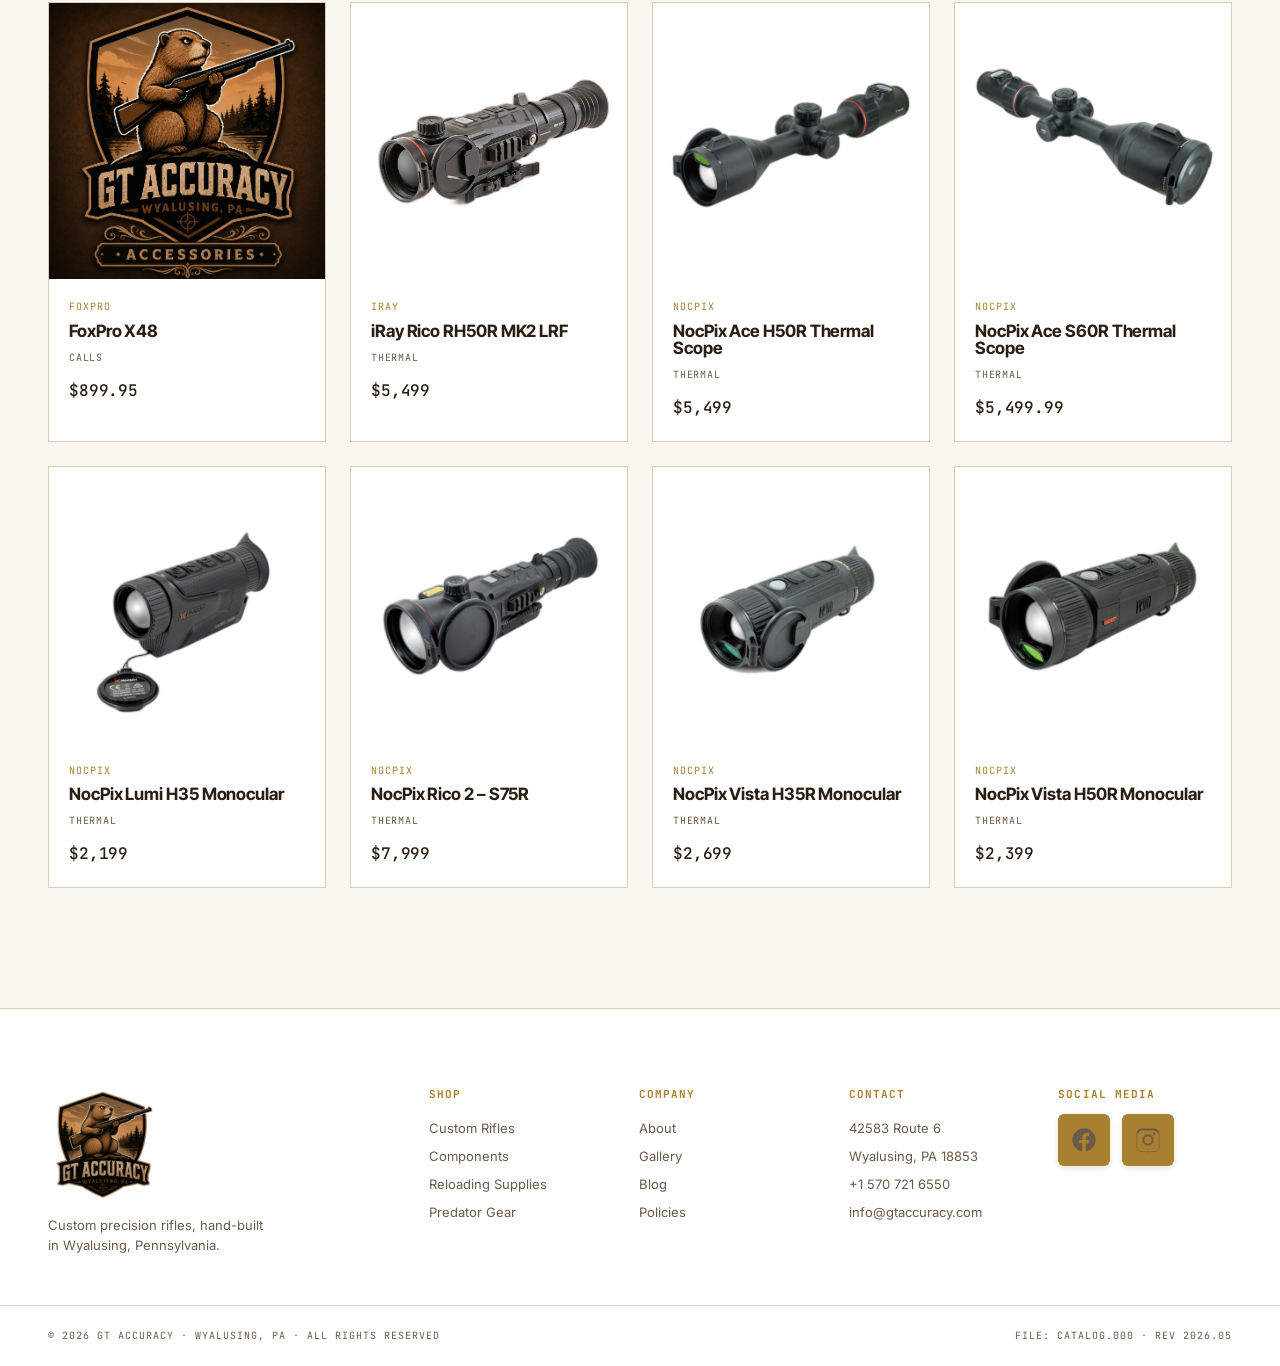
==== commit 4369f7ab: "Move social icons to dedicated SOCIAL MEDIA footer column - New 4th column in footer-cols next to CO" ====
--- a/catalog.html
+++ b/catalog.html
@@ -1086,14 +1086,6 @@
     <div class="footer-brand">
       <img src="assets/images/logo.png" alt="GT Accuracy" />
       <p>Custom precision rifles, hand-built in Wyalusing, Pennsylvania.</p>
-      <div class="footer-social">
-        <a href="https://www.facebook.com/gtaccuracy" target="_blank" rel="noopener" aria-label="GT Accuracy on Facebook">
-          <svg viewBox="0 0 24 24" fill="currentColor" aria-hidden="true"><path d="M12 2.04C6.5 2.04 2 6.53 2 12.06c0 5 3.66 9.15 8.44 9.9v-7H7.9v-2.9h2.54V9.85c0-2.51 1.49-3.89 3.78-3.89 1.09 0 2.23.19 2.23.19v2.47h-1.26c-1.24 0-1.63.77-1.63 1.56v1.88h2.78l-.45 2.9h-2.33v7a10 10 0 0 0 8.44-9.9c0-5.53-4.5-10.02-10-10.02z"/></svg>
-        </a>
-        <a href="https://www.instagram.com/gtaccuracy/" target="_blank" rel="noopener" aria-label="GT Accuracy on Instagram">
-          <svg viewBox="0 0 24 24" fill="currentColor" aria-hidden="true"><path d="M12 2.16c3.2 0 3.58 0 4.85.07 1.17.05 1.8.25 2.23.41.56.22.96.48 1.38.9.42.42.68.82.9 1.38.16.43.36 1.06.41 2.23.06 1.27.07 1.65.07 4.85 0 3.2 0 3.58-.07 4.85-.05 1.17-.25 1.8-.41 2.23-.22.56-.48.96-.9 1.38-.42.42-.82.68-1.38.9-.43.16-1.06.36-2.23.41-1.27.06-1.65.07-4.85.07-3.2 0-3.58 0-4.85-.07-1.17-.05-1.8-.25-2.23-.41a3.7 3.7 0 0 1-1.38-.9 3.7 3.7 0 0 1-.9-1.38c-.16-.43-.36-1.06-.41-2.23-.06-1.27-.07-1.65-.07-4.85 0-3.2 0-3.58.07-4.85.05-1.17.25-1.8.41-2.23.22-.56.48-.96.9-1.38.42-.42.82-.68 1.38-.9.43-.16 1.06-.36 2.23-.41C8.42 2.17 8.8 2.16 12 2.16zm0 1.62c-3.14 0-3.5 0-4.74.07-1.07.05-1.65.23-2.04.38a3.4 3.4 0 0 0-1.27.82c-.39.39-.62.76-.82 1.27-.15.39-.33.97-.38 2.04-.06 1.24-.07 1.6-.07 4.74 0 3.14 0 3.5.07 4.74.05 1.07.23 1.65.38 2.04.2.51.43.88.82 1.27.39.39.76.62 1.27.82.39.15.97.33 2.04.38 1.24.06 1.6.07 4.74.07 3.14 0 3.5 0 4.74-.07 1.07-.05 1.65-.23 2.04-.38.51-.2.88-.43 1.27-.82.39-.39.62-.76.82-1.27.15-.39.33-.97.38-2.04.06-1.24.07-1.6.07-4.74 0-3.14 0-3.5-.07-4.74-.05-1.07-.23-1.65-.38-2.04a3.4 3.4 0 0 0-.82-1.27 3.4 3.4 0 0 0-1.27-.82c-.39-.15-.97-.33-2.04-.38-1.24-.06-1.6-.07-4.74-.07zM12 7.13a4.87 4.87 0 1 1 0 9.74 4.87 4.87 0 0 1 0-9.74zm0 8.04a3.17 3.17 0 1 0 0-6.34 3.17 3.17 0 0 0 0 6.34zm6.21-8.23a1.14 1.14 0 1 1-2.28 0 1.14 1.14 0 0 1 2.28 0z"/></svg>
-        </a>
-      </div>
     </div>
     <div class="footer-cols">
       <div>
@@ -1112,6 +1104,17 @@
           <li><a href="tel:5707216550">+1 570 721 6550</a></li>
           <li><a href="mailto:info@gtaccuracy.com">info@gtaccuracy.com</a></li>
         </ul>
+      </div>
+      <div class="footer-social-col">
+        <h5>SOCIAL MEDIA</h5>
+        <div class="footer-social">
+          <a href="https://www.facebook.com/gtaccuracy" target="_blank" rel="noopener" aria-label="GT Accuracy on Facebook">
+            <svg viewBox="0 0 24 24" fill="currentColor" aria-hidden="true"><path d="M22 12a10 10 0 1 0-11.56 9.88v-6.99H7.9v-2.89h2.54V9.85c0-2.51 1.49-3.89 3.78-3.89 1.09 0 2.23.2 2.23.2v2.46h-1.26c-1.24 0-1.63.77-1.63 1.56v1.88h2.78l-.45 2.89h-2.33v6.99A10 10 0 0 0 22 12z"/></svg>
+          </a>
+          <a href="https://www.instagram.com/gtaccuracy/" target="_blank" rel="noopener" aria-label="GT Accuracy on Instagram">
+            <svg viewBox="0 0 24 24" fill="currentColor" aria-hidden="true"><path d="M12 2.16c3.2 0 3.58 0 4.85.07 1.17.05 1.8.25 2.23.41.56.22.96.48 1.38.9.42.42.68.82.9 1.38.16.43.36 1.06.41 2.23.06 1.27.07 1.65.07 4.85 0 3.2 0 3.58-.07 4.85-.05 1.17-.25 1.8-.41 2.23-.22.56-.48.96-.9 1.38-.42.42-.82.68-1.38.9-.43.16-1.06.36-2.23.41-1.27.06-1.65.07-4.85.07-3.2 0-3.58 0-4.85-.07-1.17-.05-1.8-.25-2.23-.41a3.7 3.7 0 0 1-1.38-.9 3.7 3.7 0 0 1-.9-1.38c-.16-.43-.36-1.06-.41-2.23-.06-1.27-.07-1.65-.07-4.85 0-3.2 0-3.58.07-4.85.05-1.17.25-1.8.41-2.23.22-.56.48-.96.9-1.38.42-.42.82-.68 1.38-.9.43-.16 1.06-.36 2.23-.41C8.42 2.17 8.8 2.16 12 2.16zm0 1.62c-3.14 0-3.5 0-4.74.07-1.07.05-1.65.23-2.04.38a3.4 3.4 0 0 0-1.27.82c-.39.39-.62.76-.82 1.27-.15.39-.33.97-.38 2.04-.06 1.24-.07 1.6-.07 4.74 0 3.14 0 3.5.07 4.74.05 1.07.23 1.65.38 2.04.2.51.43.88.82 1.27.39.39.76.62 1.27.82.39.15.97.33 2.04.38 1.24.06 1.6.07 4.74.07 3.14 0 3.5 0 4.74-.07 1.07-.05 1.65-.23 2.04-.38.51-.2.88-.43 1.27-.82.39-.39.62-.76.82-1.27.15-.39.33-.97.38-2.04.06-1.24.07-1.6.07-4.74 0-3.14 0-3.5-.07-4.74-.05-1.07-.23-1.65-.38-2.04a3.4 3.4 0 0 0-.82-1.27 3.4 3.4 0 0 0-1.27-.82c-.39-.15-.97-.33-2.04-.38-1.24-.06-1.6-.07-4.74-.07zM12 7.13a4.87 4.87 0 1 1 0 9.74 4.87 4.87 0 0 1 0-9.74zm0 8.04a3.17 3.17 0 1 0 0-6.34 3.17 3.17 0 0 0 0 6.34zm6.21-8.23a1.14 1.14 0 1 1-2.28 0 1.14 1.14 0 0 1 2.28 0z"/></svg>
+          </a>
+        </div>
       </div>
     </div>
   </div>
--- a/style.css
+++ b/style.css
@@ -814,33 +814,40 @@
 }
 .footer-brand img { width: 110px; margin-bottom: 16px; }
 .footer-brand p { color: var(--muted); font-size: 13px; max-width: 220px; line-height: 1.55; }
+
 .footer-social {
   display: flex;
-  gap: 10px;
-  margin-top: 18px;
+  gap: 12px;
+  margin-top: 4px;
 }
 .footer-social a {
   display: inline-flex;
   align-items: center;
   justify-content: center;
-  width: 36px;
-  height: 36px;
-  border: 1px solid var(--rule-strong);
-  border-radius: 2px;
-  color: var(--muted);
-  transition: color 0.2s, border-color 0.2s, background 0.2s, transform 0.15s;
-}
-.footer-social svg { width: 16px; height: 16px; display: block; }
+  width: 52px;
+  height: 52px;
+  background: var(--accent);
+  color: #FFFFFF;
+  border-radius: 6px;
+  transition: background 0.2s, transform 0.15s, box-shadow 0.2s;
+  box-shadow: 0 2px 6px rgba(0, 0, 0, 0.12);
+}
+.footer-social svg { width: 28px; height: 28px; display: block; }
 .footer-social a:hover {
-  color: var(--accent);
-  border-color: var(--accent);
-  background: rgba(168, 128, 48, 0.06);
-  transform: translateY(-1px);
+  background: #C99A45;
+  transform: translateY(-2px);
+  box-shadow: 0 4px 12px rgba(168, 128, 48, 0.4);
 }
 .footer-cols {
   display: grid;
-  grid-template-columns: repeat(3, 1fr);
+  grid-template-columns: repeat(4, 1fr);
   gap: 36px;
+}
+@media (max-width: 900px) {
+  .footer-cols { grid-template-columns: repeat(2, 1fr); }
+}
+@media (max-width: 480px) {
+  .footer-cols { grid-template-columns: 1fr; }
 }
 .footer-cols h5 {
   font-family: "JetBrains Mono", monospace;
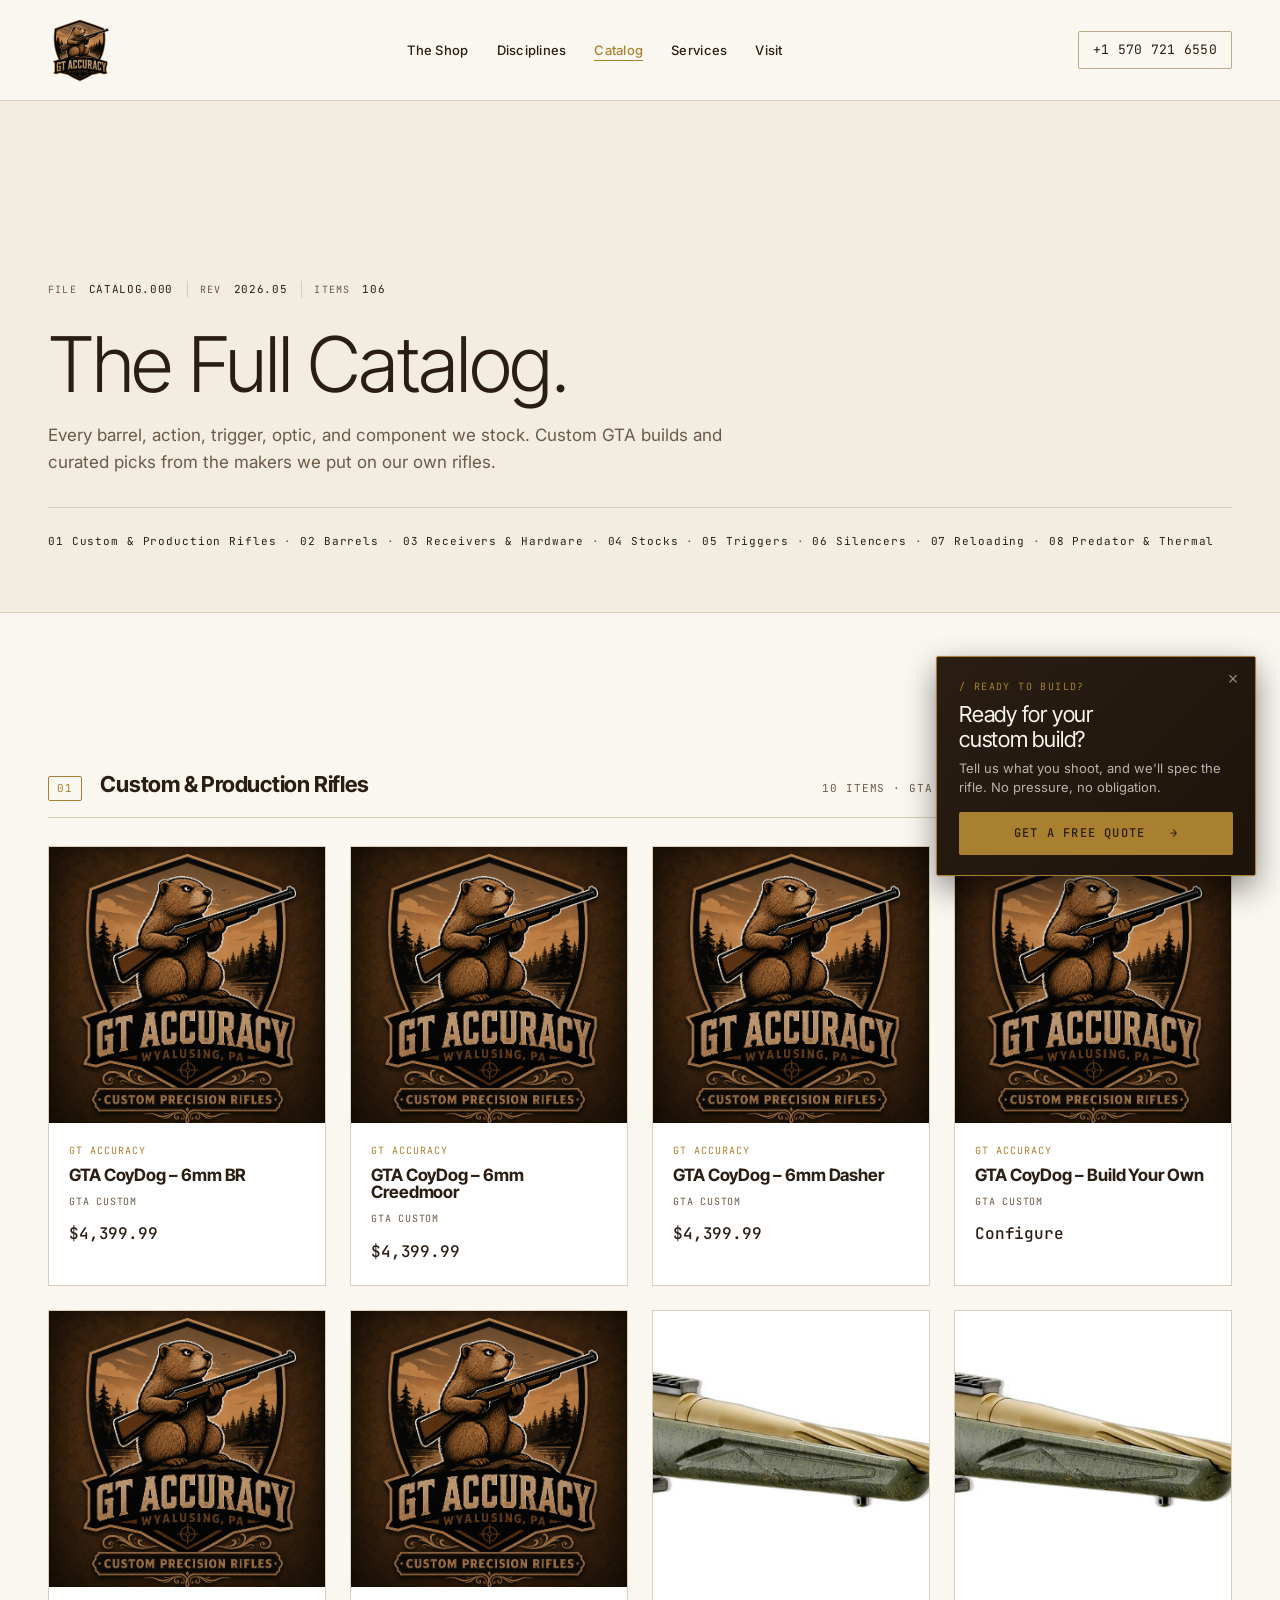
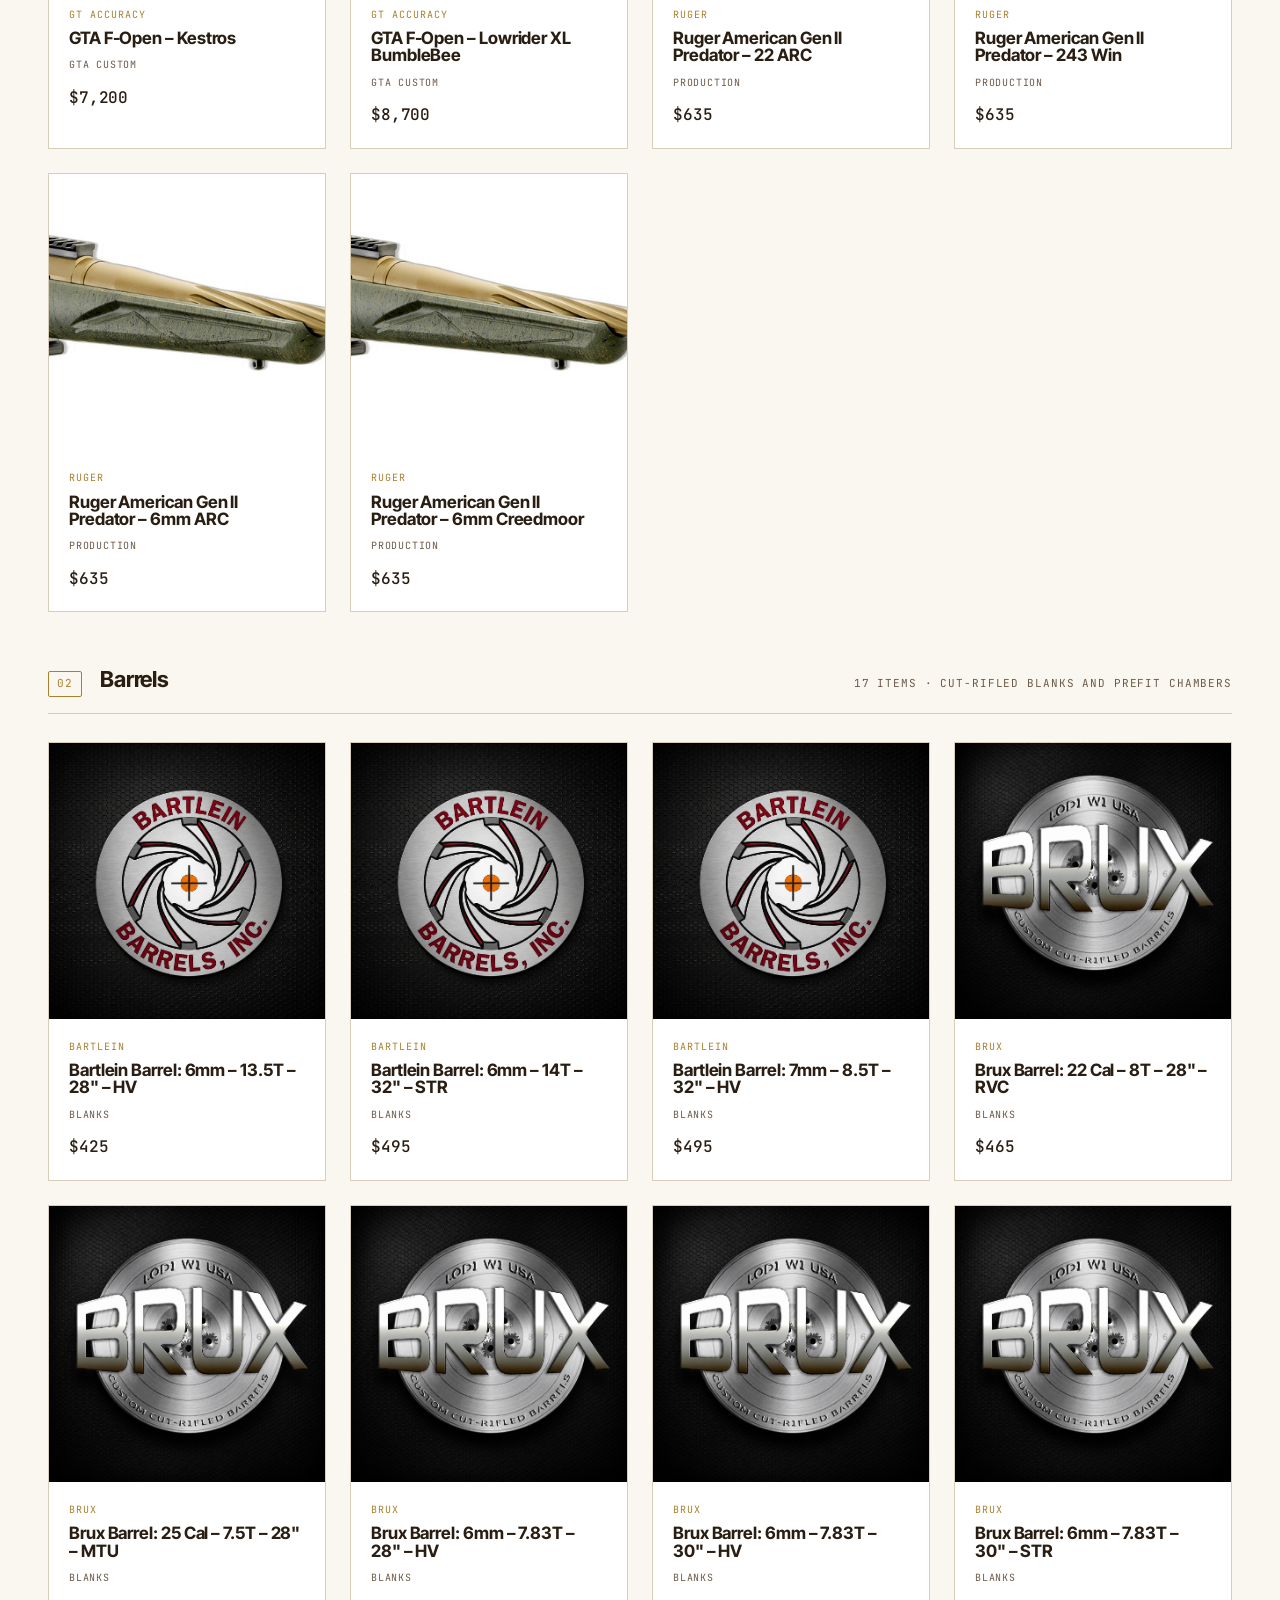
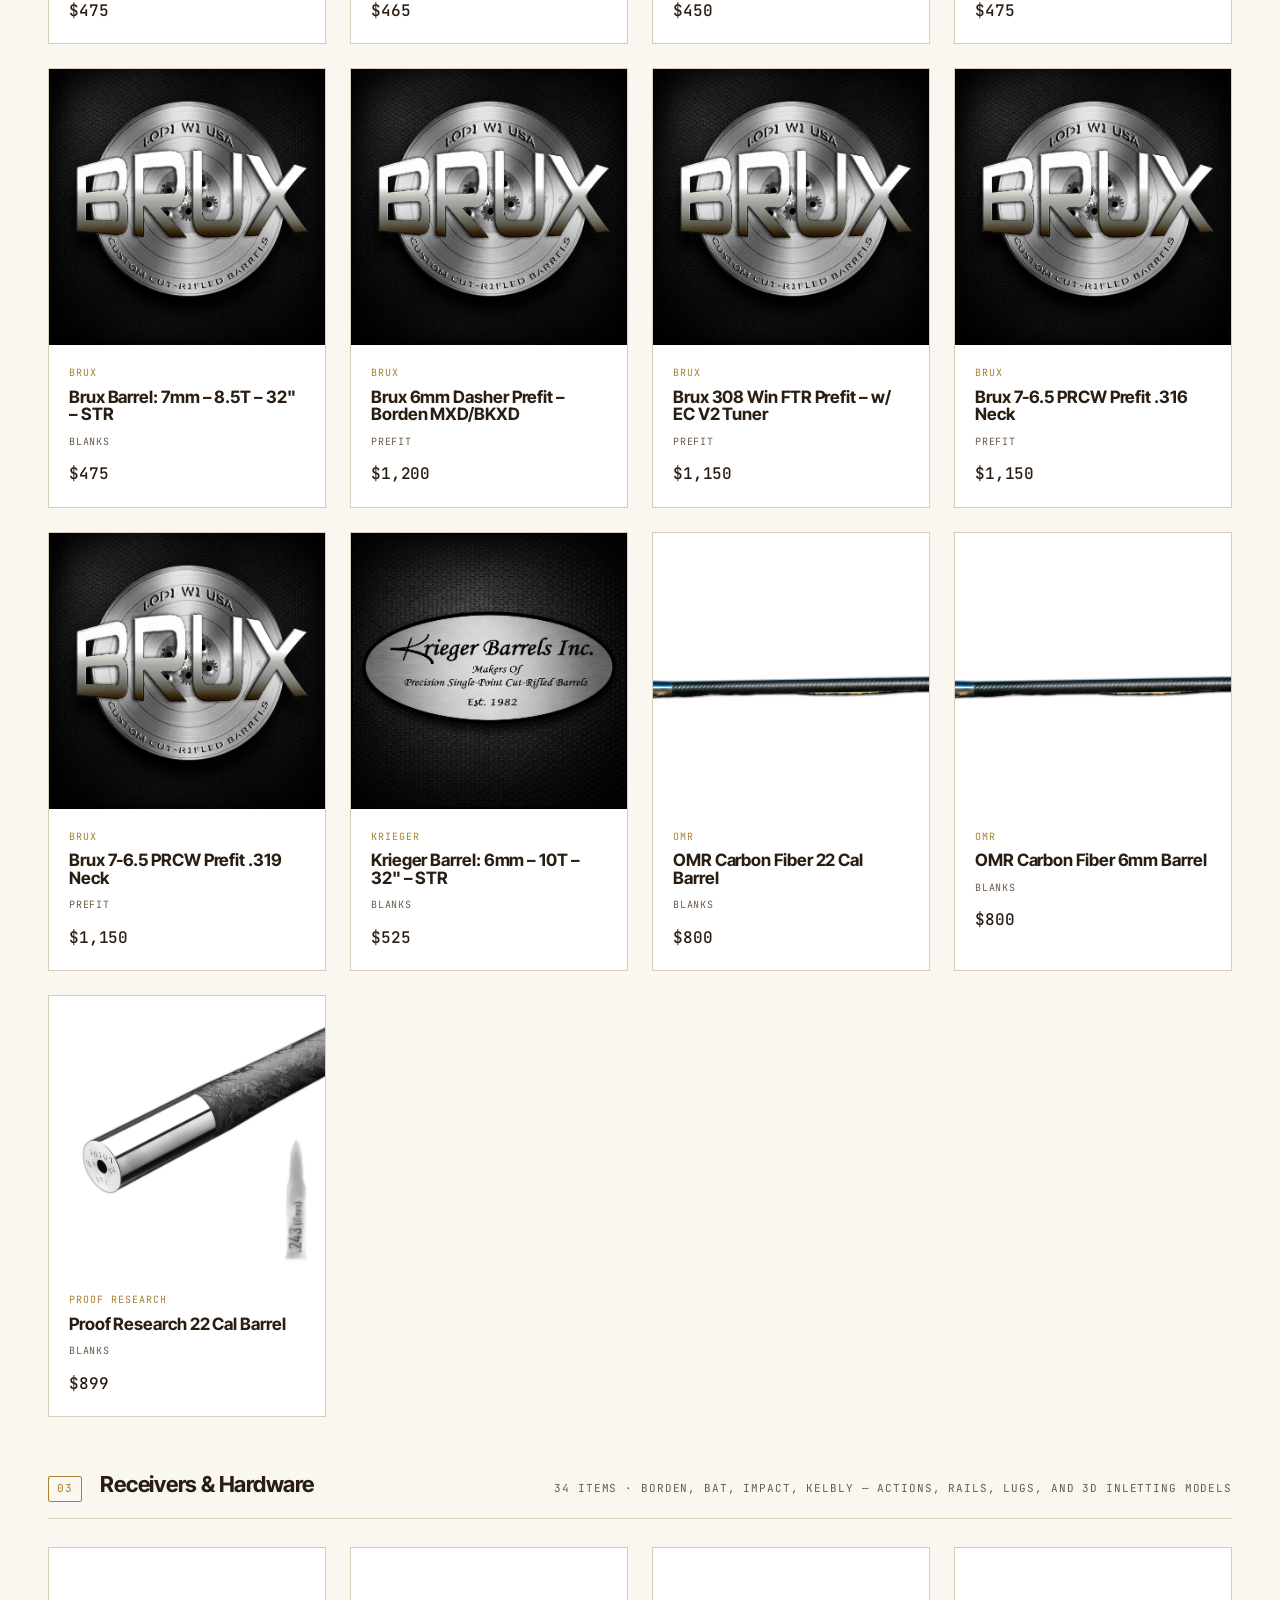
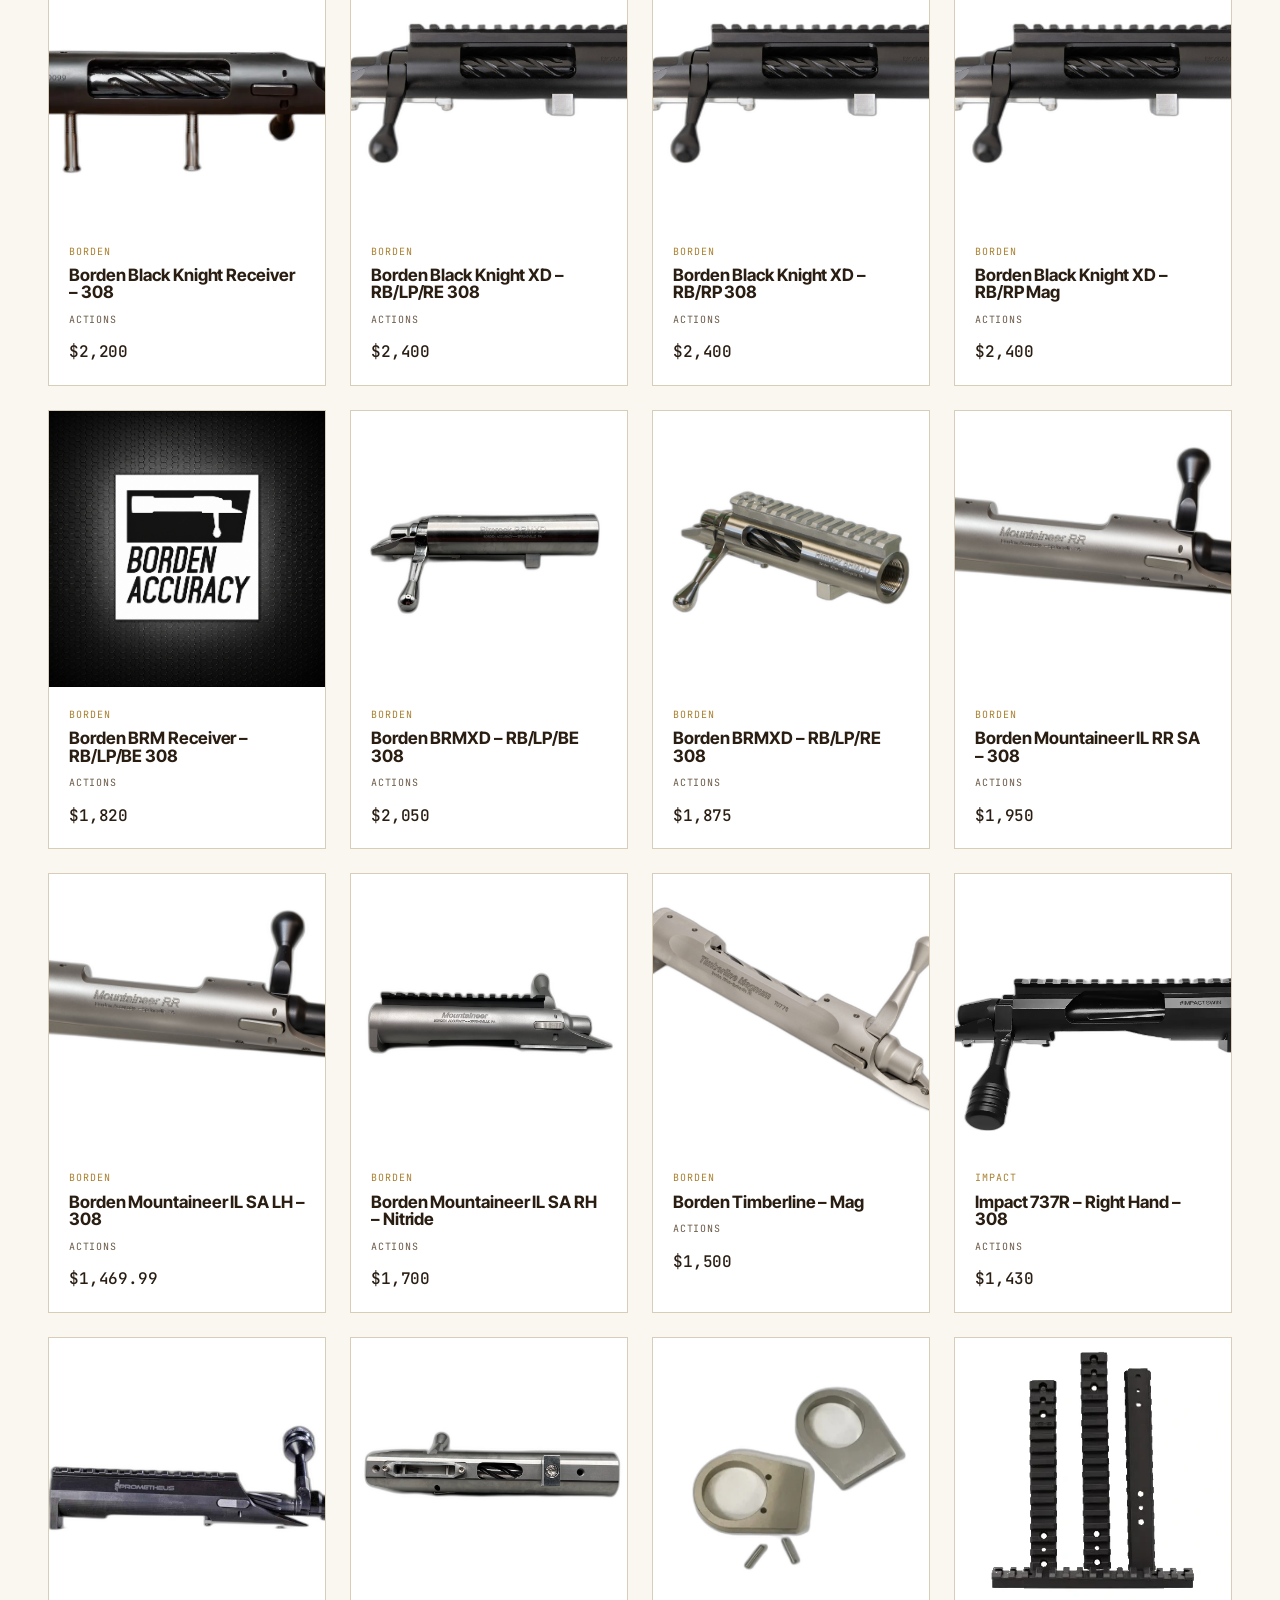
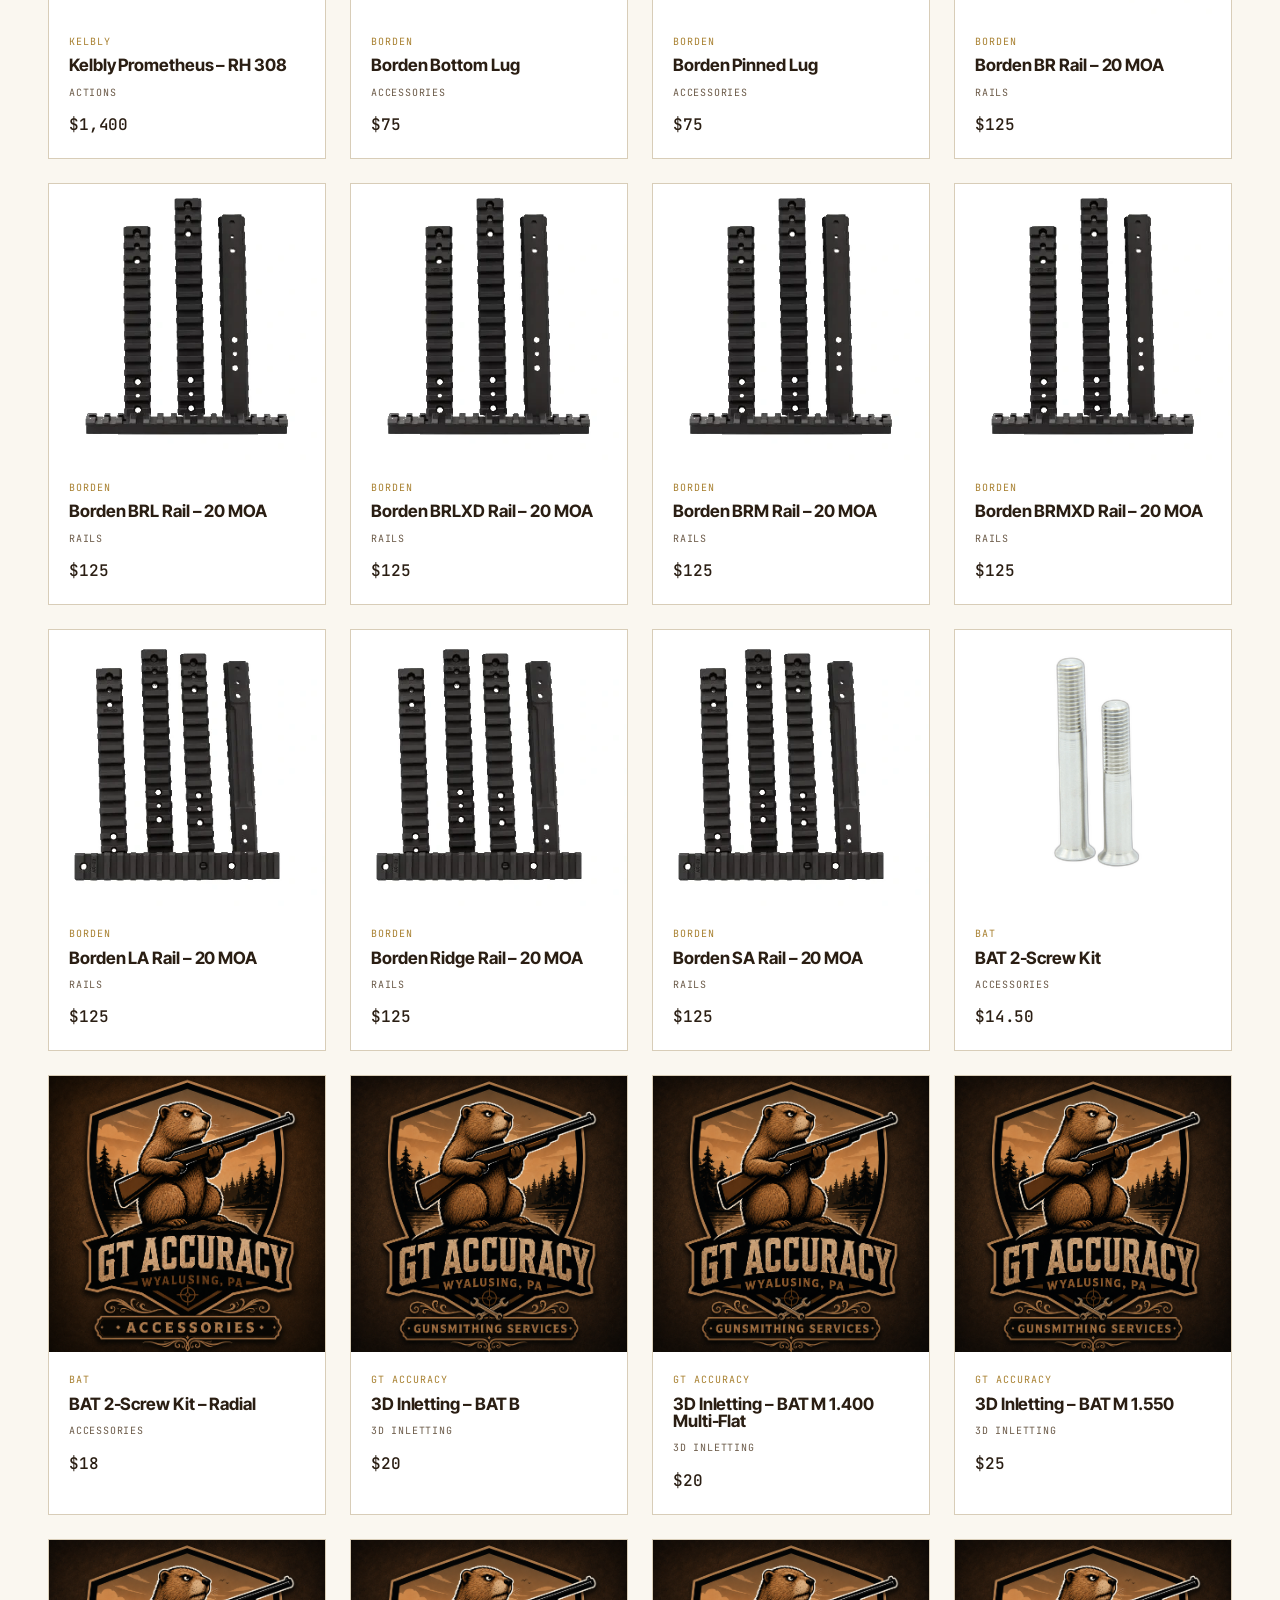
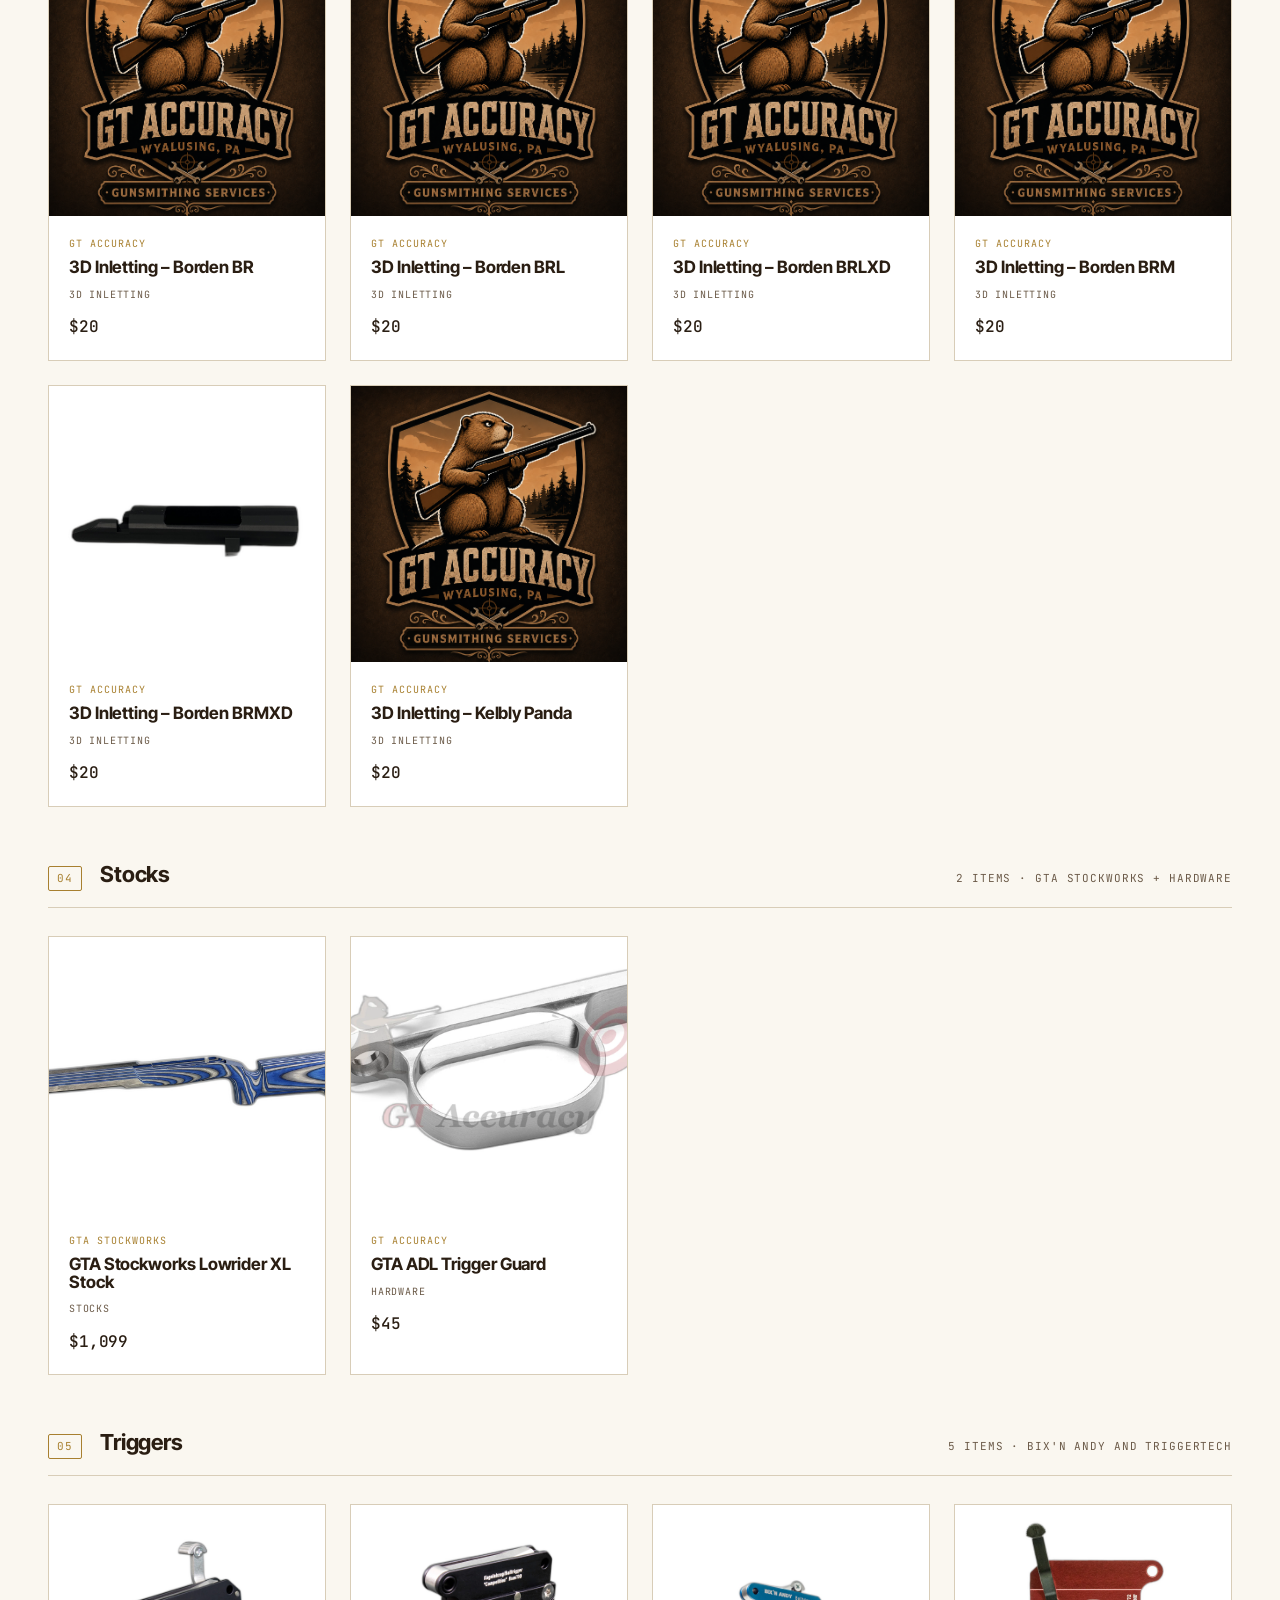
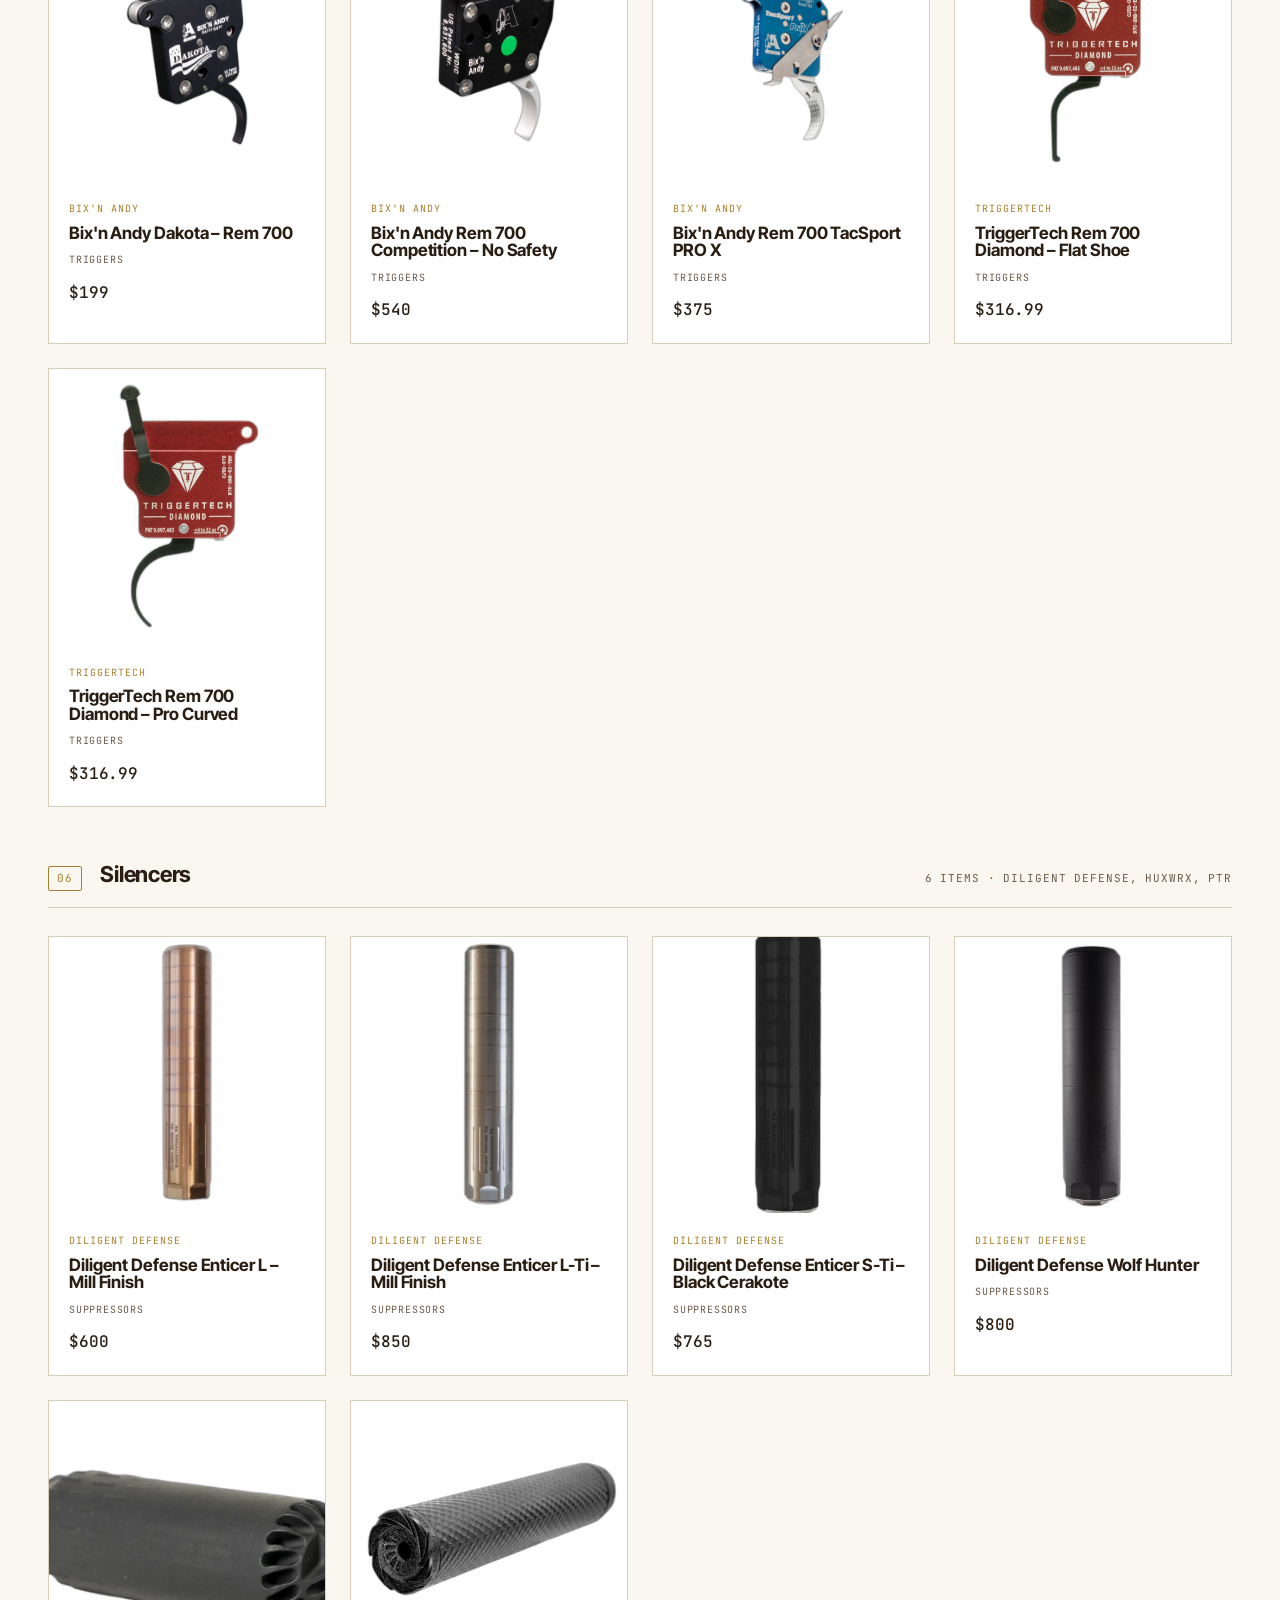
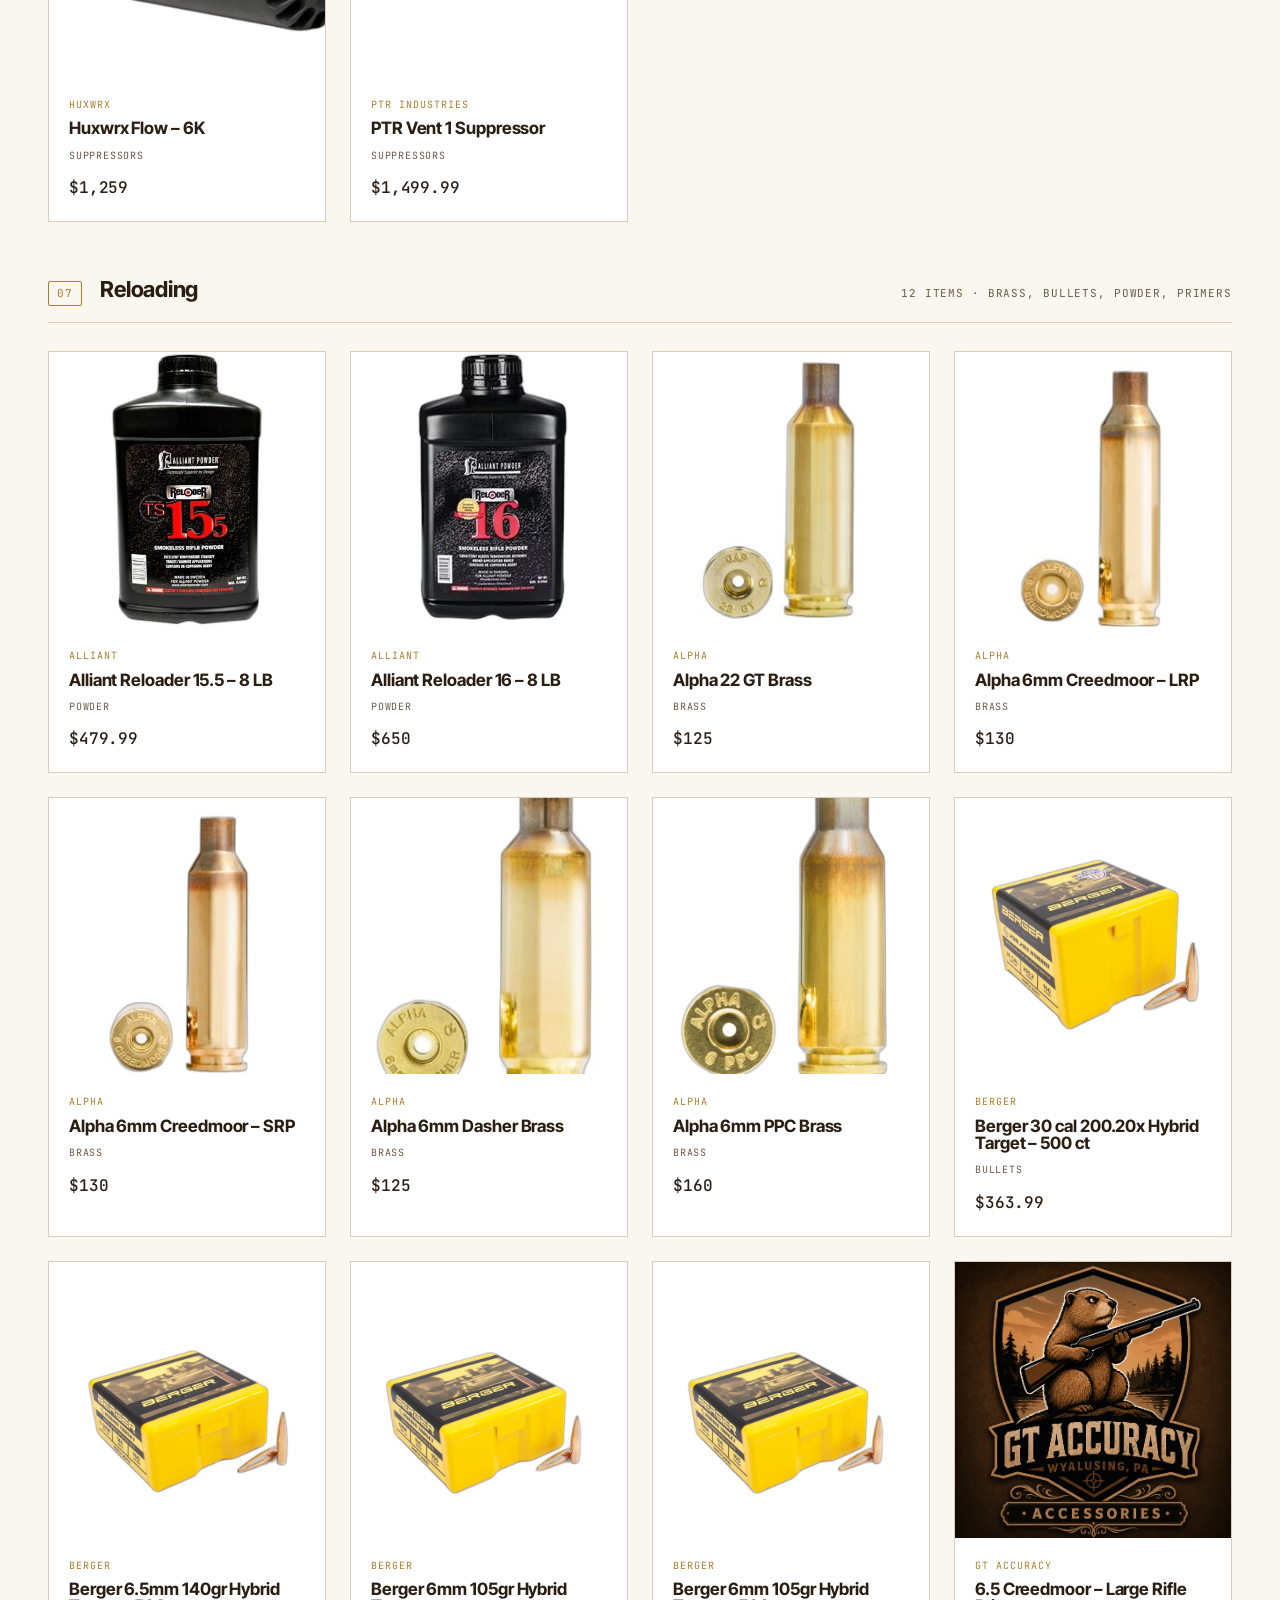
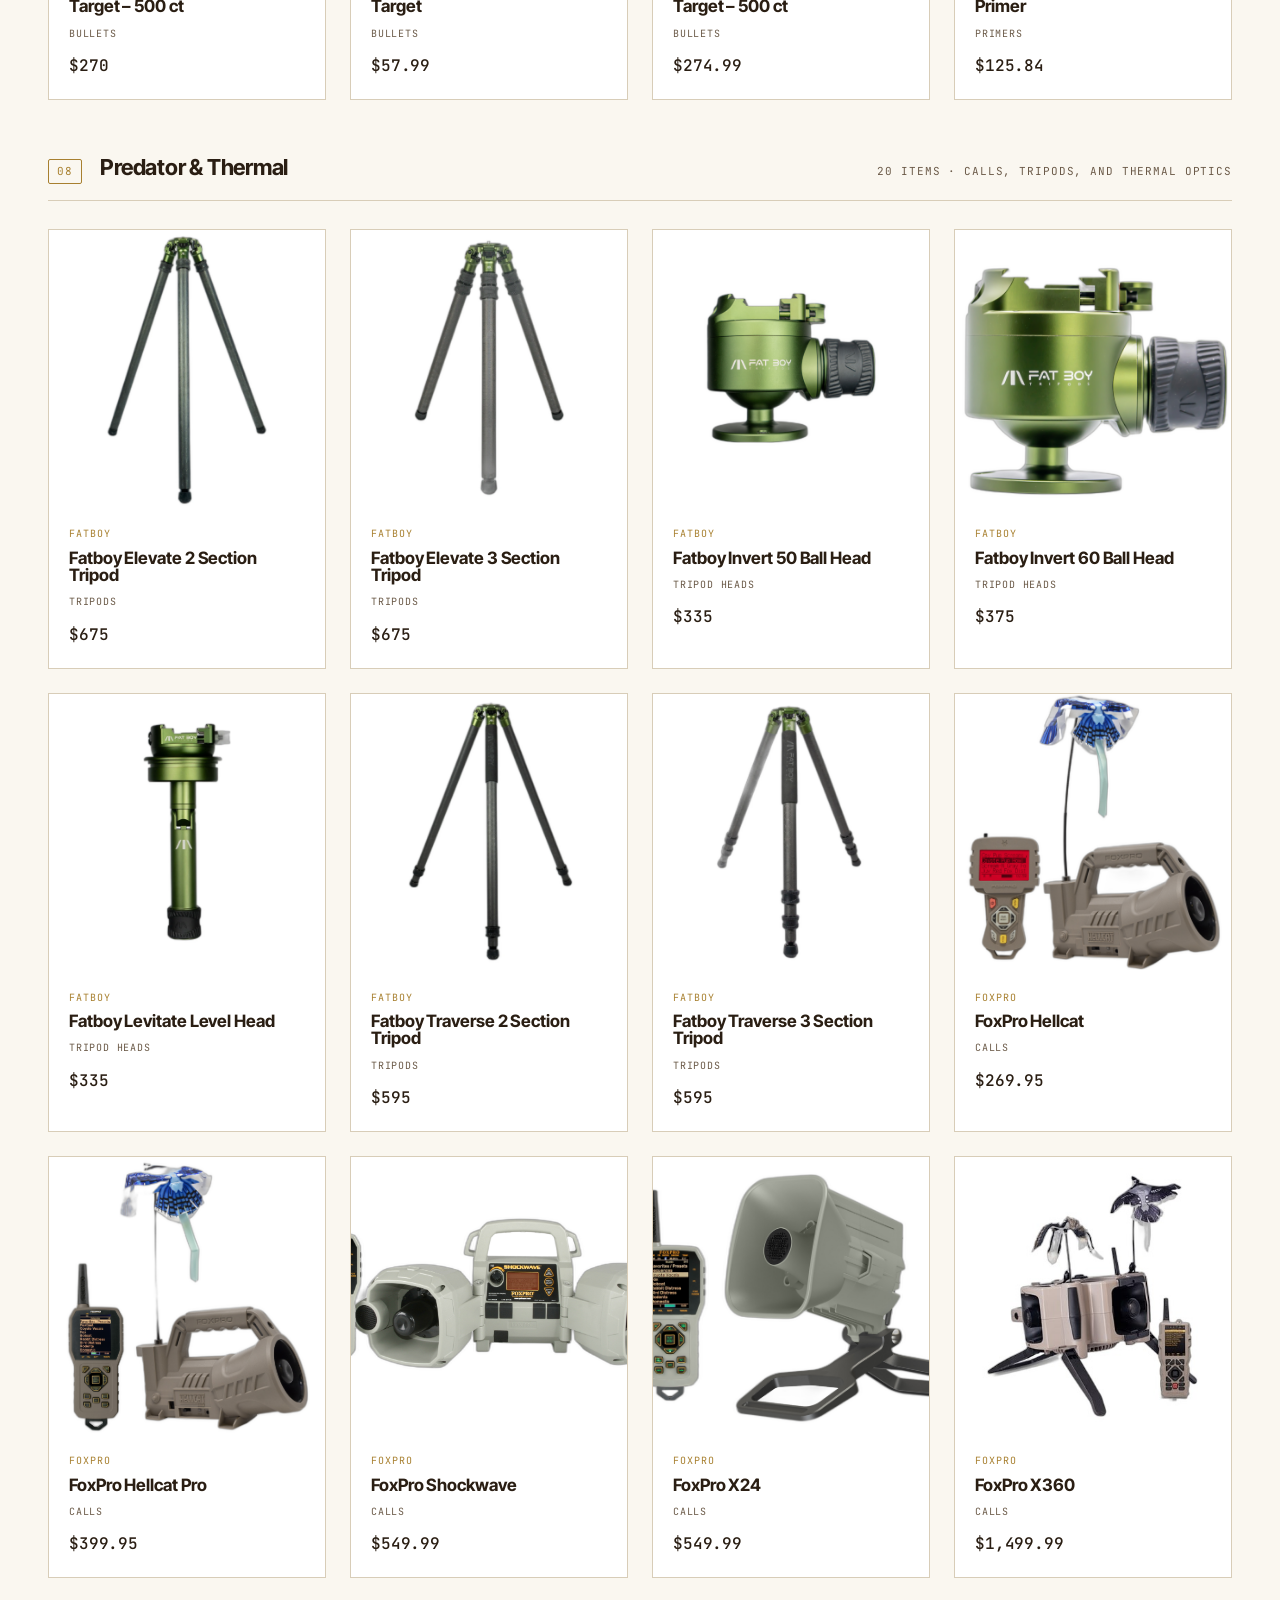
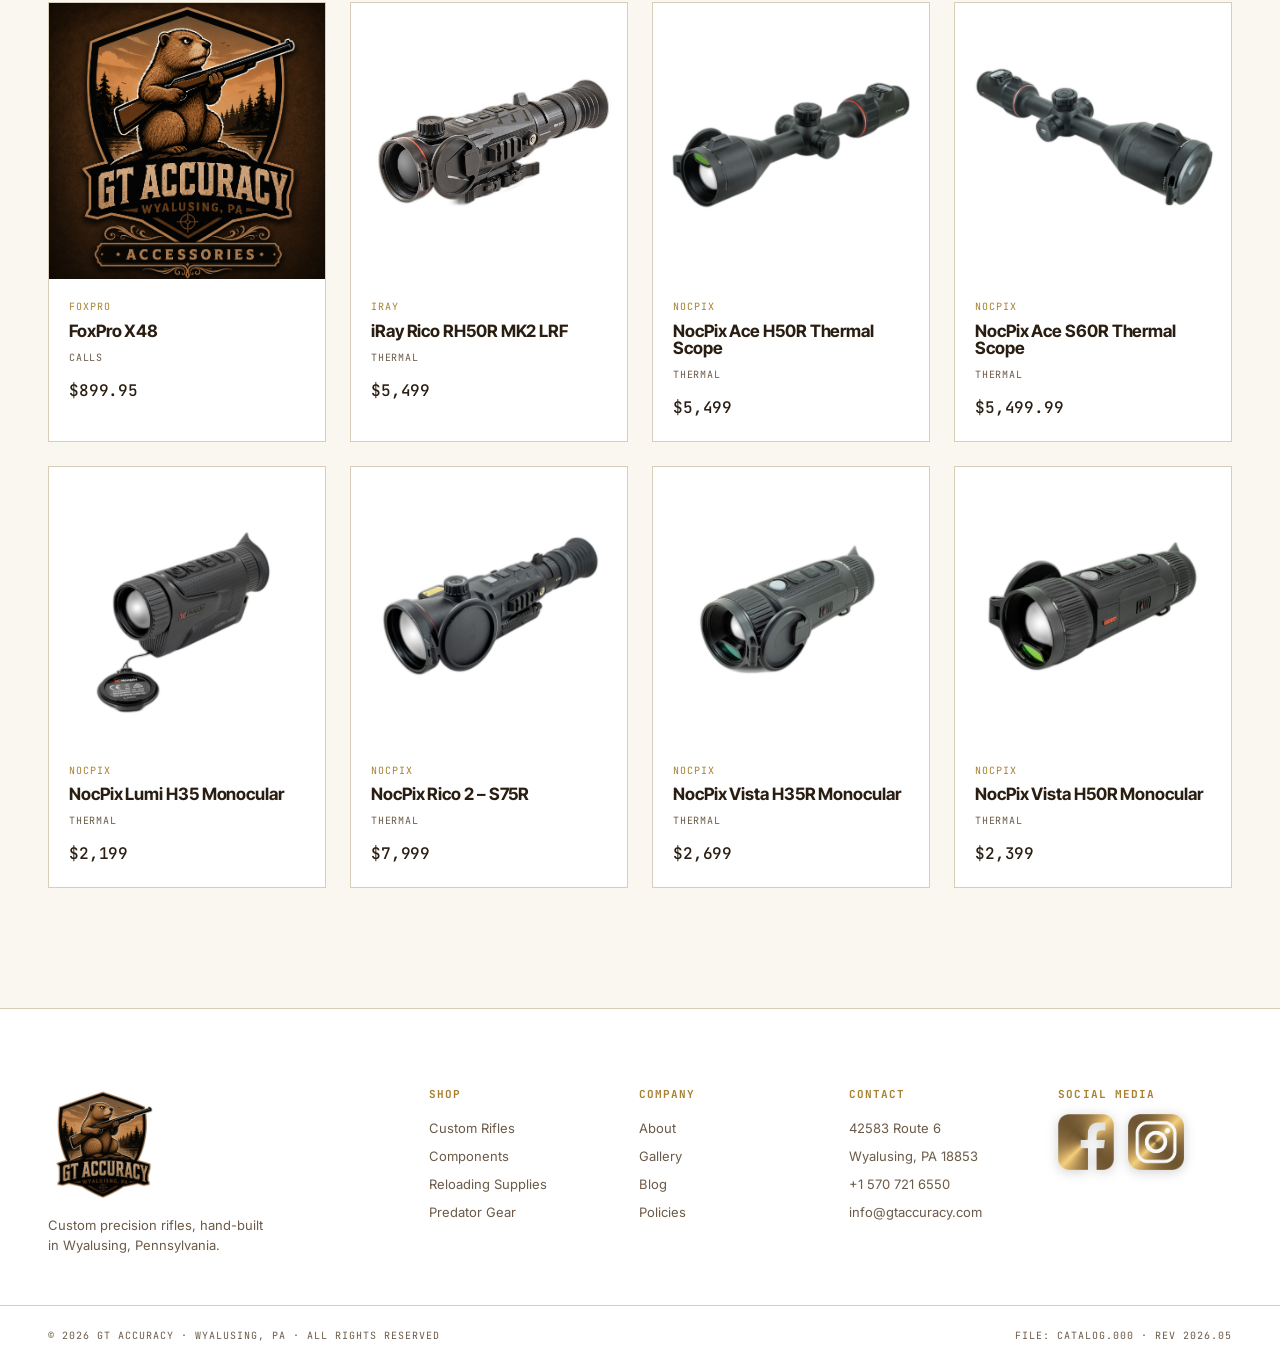
==== commit 9fd08d6a: "Use the gold Facebook + Instagram PNGs Replaces the brass-tile SVG icons with the user-provided gold" ====
--- a/catalog.html
+++ b/catalog.html
@@ -1109,10 +1109,10 @@
         <h5>SOCIAL MEDIA</h5>
         <div class="footer-social">
           <a href="https://www.facebook.com/gtaccuracy" target="_blank" rel="noopener" aria-label="GT Accuracy on Facebook">
-            <svg viewBox="0 0 24 24" fill="currentColor" aria-hidden="true"><path d="M22 12a10 10 0 1 0-11.56 9.88v-6.99H7.9v-2.89h2.54V9.85c0-2.51 1.49-3.89 3.78-3.89 1.09 0 2.23.2 2.23.2v2.46h-1.26c-1.24 0-1.63.77-1.63 1.56v1.88h2.78l-.45 2.89h-2.33v6.99A10 10 0 0 0 22 12z"/></svg>
+            <img src="assets/images/facebook-gold.png" alt="Facebook" />
           </a>
           <a href="https://www.instagram.com/gtaccuracy/" target="_blank" rel="noopener" aria-label="GT Accuracy on Instagram">
-            <svg viewBox="0 0 24 24" fill="currentColor" aria-hidden="true"><path d="M12 2.16c3.2 0 3.58 0 4.85.07 1.17.05 1.8.25 2.23.41.56.22.96.48 1.38.9.42.42.68.82.9 1.38.16.43.36 1.06.41 2.23.06 1.27.07 1.65.07 4.85 0 3.2 0 3.58-.07 4.85-.05 1.17-.25 1.8-.41 2.23-.22.56-.48.96-.9 1.38-.42.42-.82.68-1.38.9-.43.16-1.06.36-2.23.41-1.27.06-1.65.07-4.85.07-3.2 0-3.58 0-4.85-.07-1.17-.05-1.8-.25-2.23-.41a3.7 3.7 0 0 1-1.38-.9 3.7 3.7 0 0 1-.9-1.38c-.16-.43-.36-1.06-.41-2.23-.06-1.27-.07-1.65-.07-4.85 0-3.2 0-3.58.07-4.85.05-1.17.25-1.8.41-2.23.22-.56.48-.96.9-1.38.42-.42.82-.68 1.38-.9.43-.16 1.06-.36 2.23-.41C8.42 2.17 8.8 2.16 12 2.16zm0 1.62c-3.14 0-3.5 0-4.74.07-1.07.05-1.65.23-2.04.38a3.4 3.4 0 0 0-1.27.82c-.39.39-.62.76-.82 1.27-.15.39-.33.97-.38 2.04-.06 1.24-.07 1.6-.07 4.74 0 3.14 0 3.5.07 4.74.05 1.07.23 1.65.38 2.04.2.51.43.88.82 1.27.39.39.76.62 1.27.82.39.15.97.33 2.04.38 1.24.06 1.6.07 4.74.07 3.14 0 3.5 0 4.74-.07 1.07-.05 1.65-.23 2.04-.38.51-.2.88-.43 1.27-.82.39-.39.62-.76.82-1.27.15-.39.33-.97.38-2.04.06-1.24.07-1.6.07-4.74 0-3.14 0-3.5-.07-4.74-.05-1.07-.23-1.65-.38-2.04a3.4 3.4 0 0 0-.82-1.27 3.4 3.4 0 0 0-1.27-.82c-.39-.15-.97-.33-2.04-.38-1.24-.06-1.6-.07-4.74-.07zM12 7.13a4.87 4.87 0 1 1 0 9.74 4.87 4.87 0 0 1 0-9.74zm0 8.04a3.17 3.17 0 1 0 0-6.34 3.17 3.17 0 0 0 0 6.34zm6.21-8.23a1.14 1.14 0 1 1-2.28 0 1.14 1.14 0 0 1 2.28 0z"/></svg>
+            <img src="assets/images/instagram-gold.png" alt="Instagram" />
           </a>
         </div>
       </div>
--- a/style.css
+++ b/style.css
@@ -817,26 +817,26 @@
 
 .footer-social {
   display: flex;
-  gap: 12px;
+  gap: 14px;
   margin-top: 4px;
 }
 .footer-social a {
   display: inline-flex;
   align-items: center;
   justify-content: center;
-  width: 52px;
-  height: 52px;
-  background: var(--accent);
-  color: #FFFFFF;
-  border-radius: 6px;
-  transition: background 0.2s, transform 0.15s, box-shadow 0.2s;
-  box-shadow: 0 2px 6px rgba(0, 0, 0, 0.12);
-}
-.footer-social svg { width: 28px; height: 28px; display: block; }
+  transition: transform 0.15s, filter 0.2s;
+}
+.footer-social a img {
+  width: 56px;
+  height: 56px;
+  display: block;
+  filter: drop-shadow(0 2px 6px rgba(0, 0, 0, 0.18));
+}
 .footer-social a:hover {
-  background: #C99A45;
   transform: translateY(-2px);
-  box-shadow: 0 4px 12px rgba(168, 128, 48, 0.4);
+}
+.footer-social a:hover img {
+  filter: drop-shadow(0 4px 10px rgba(168, 128, 48, 0.45)) brightness(1.08);
 }
 .footer-cols {
   display: grid;
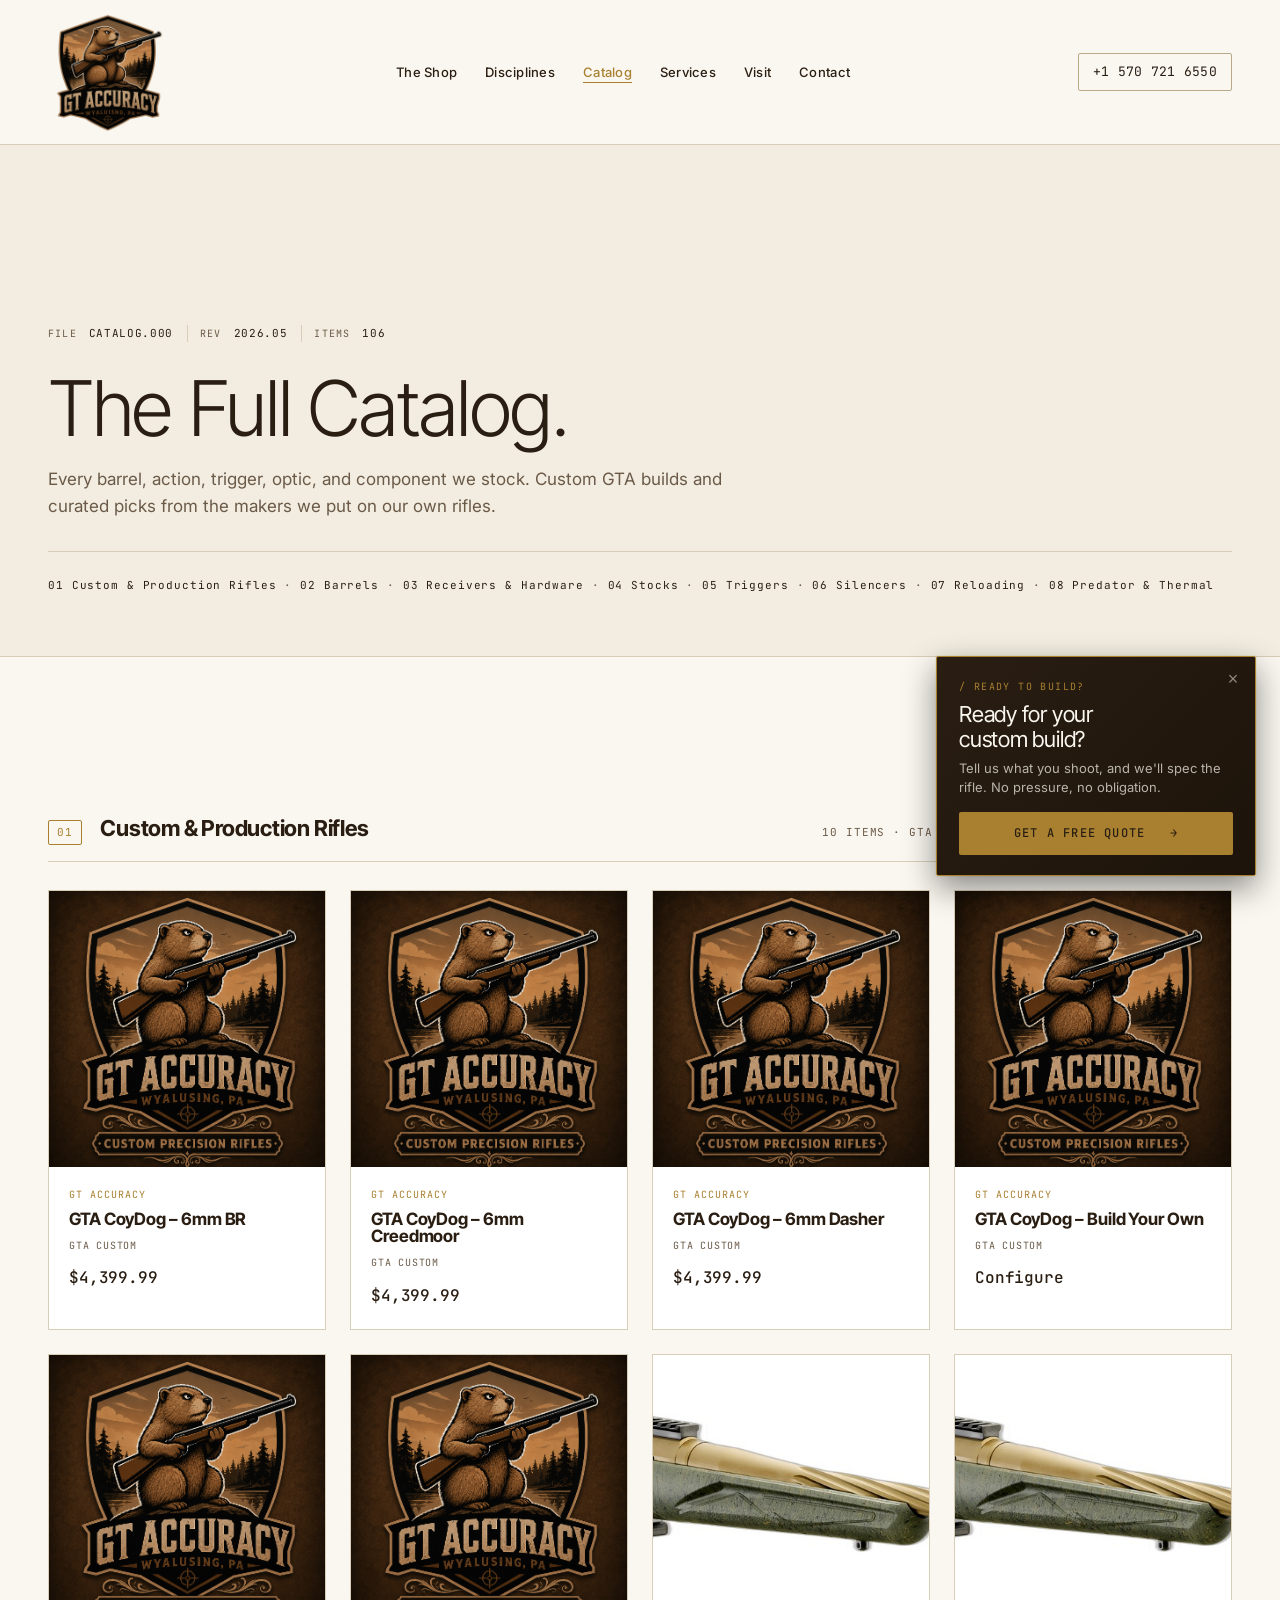
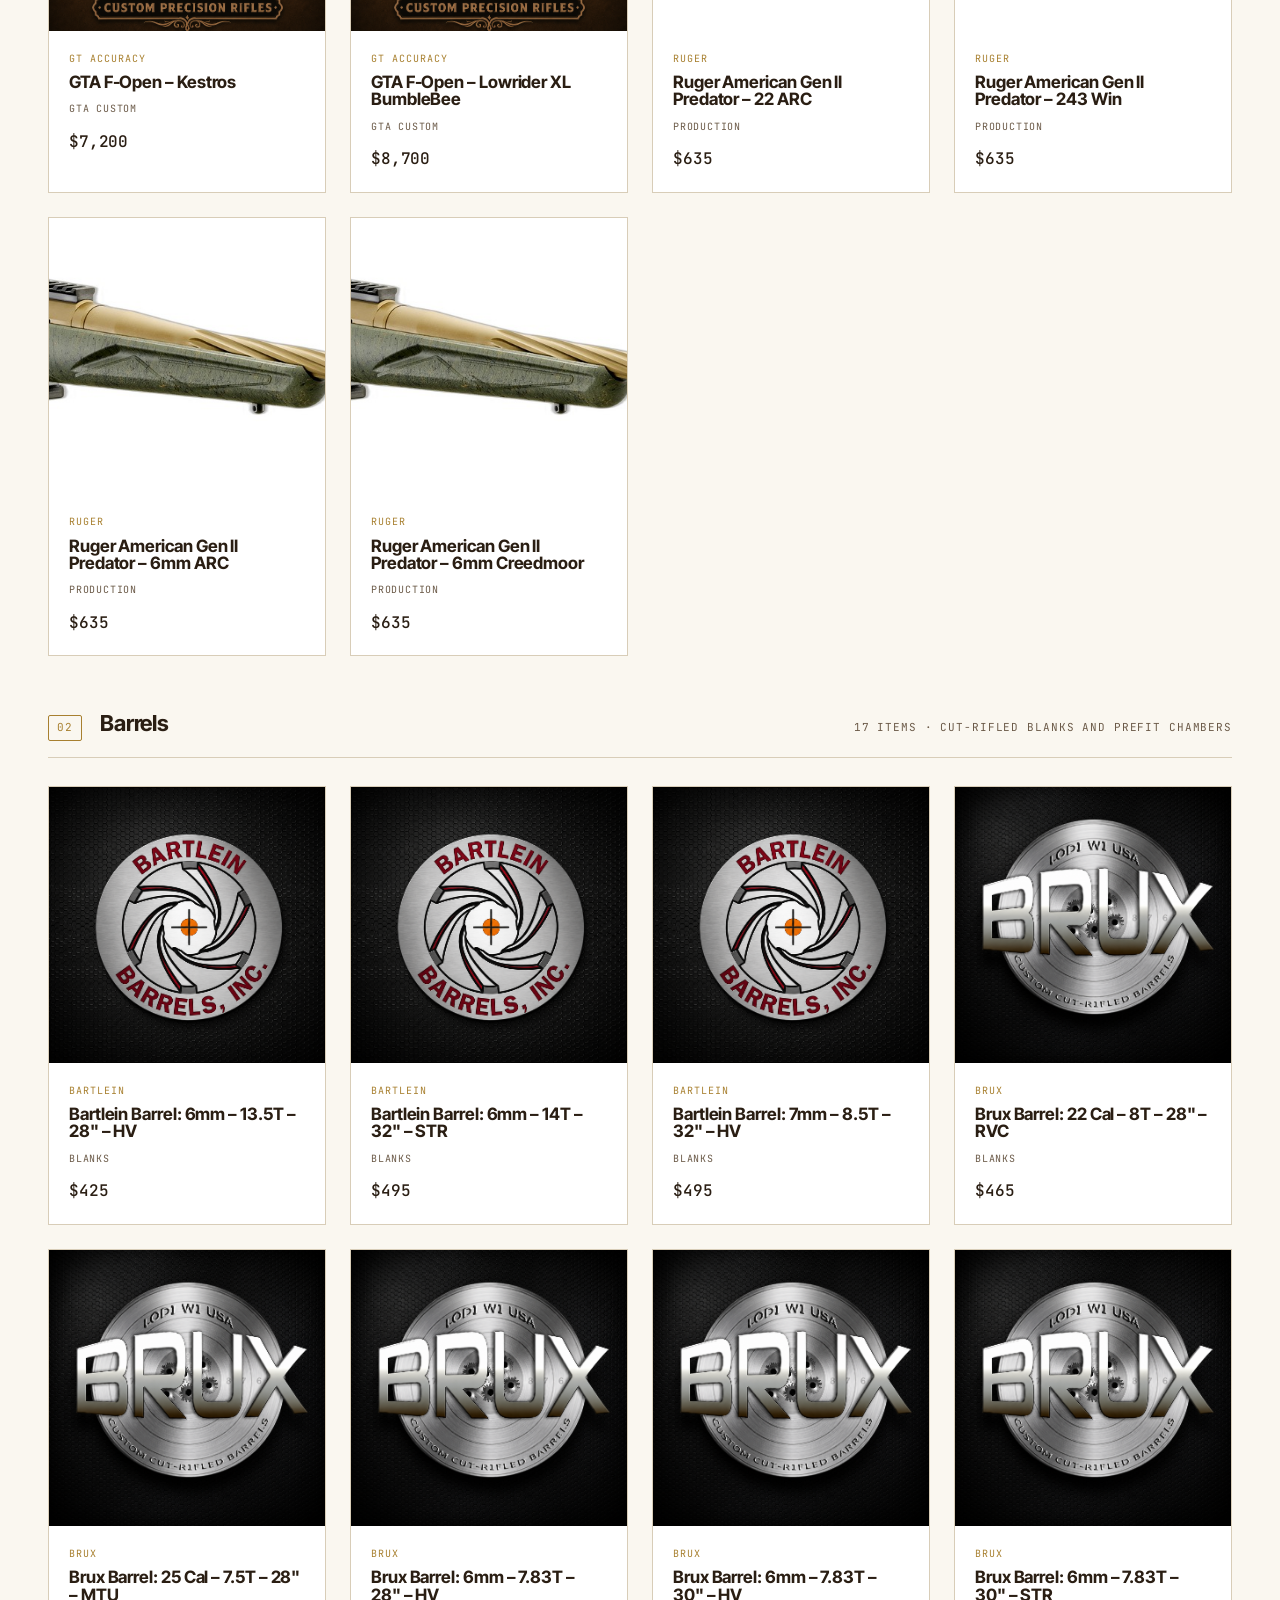
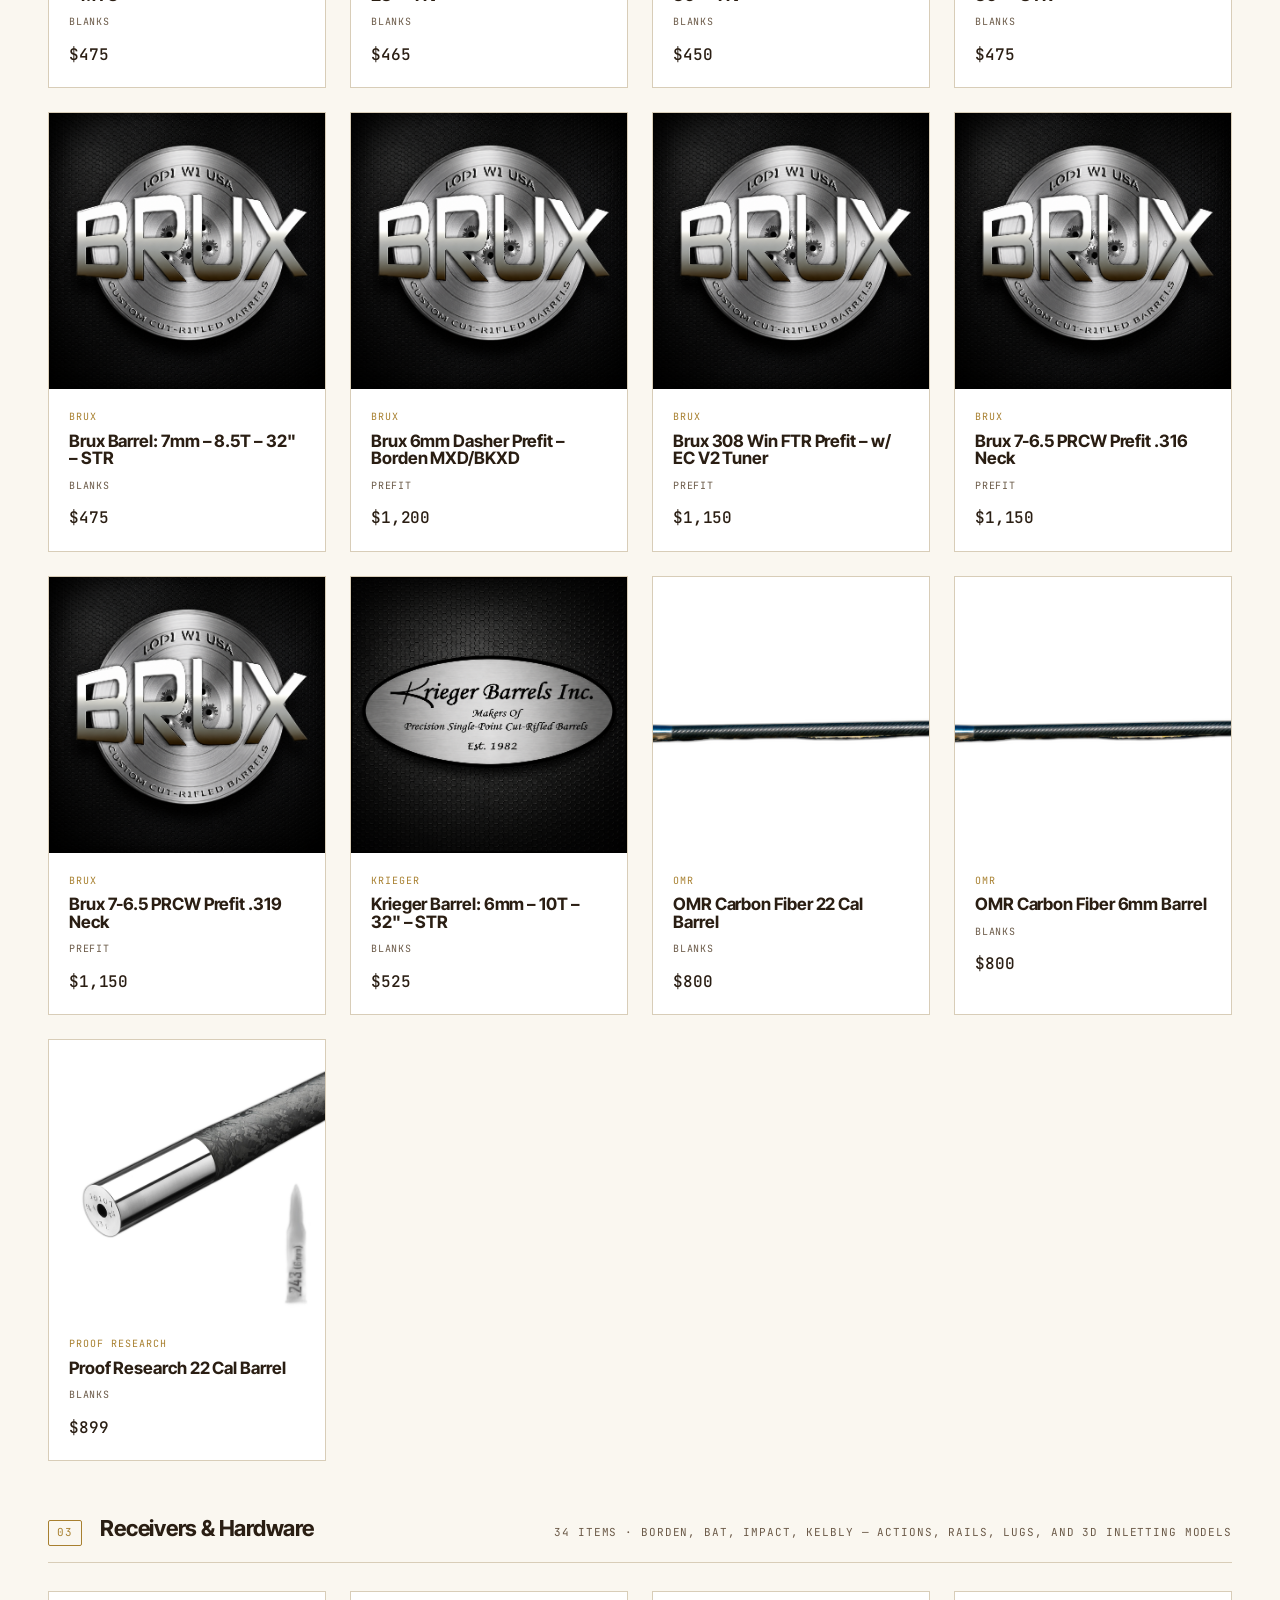
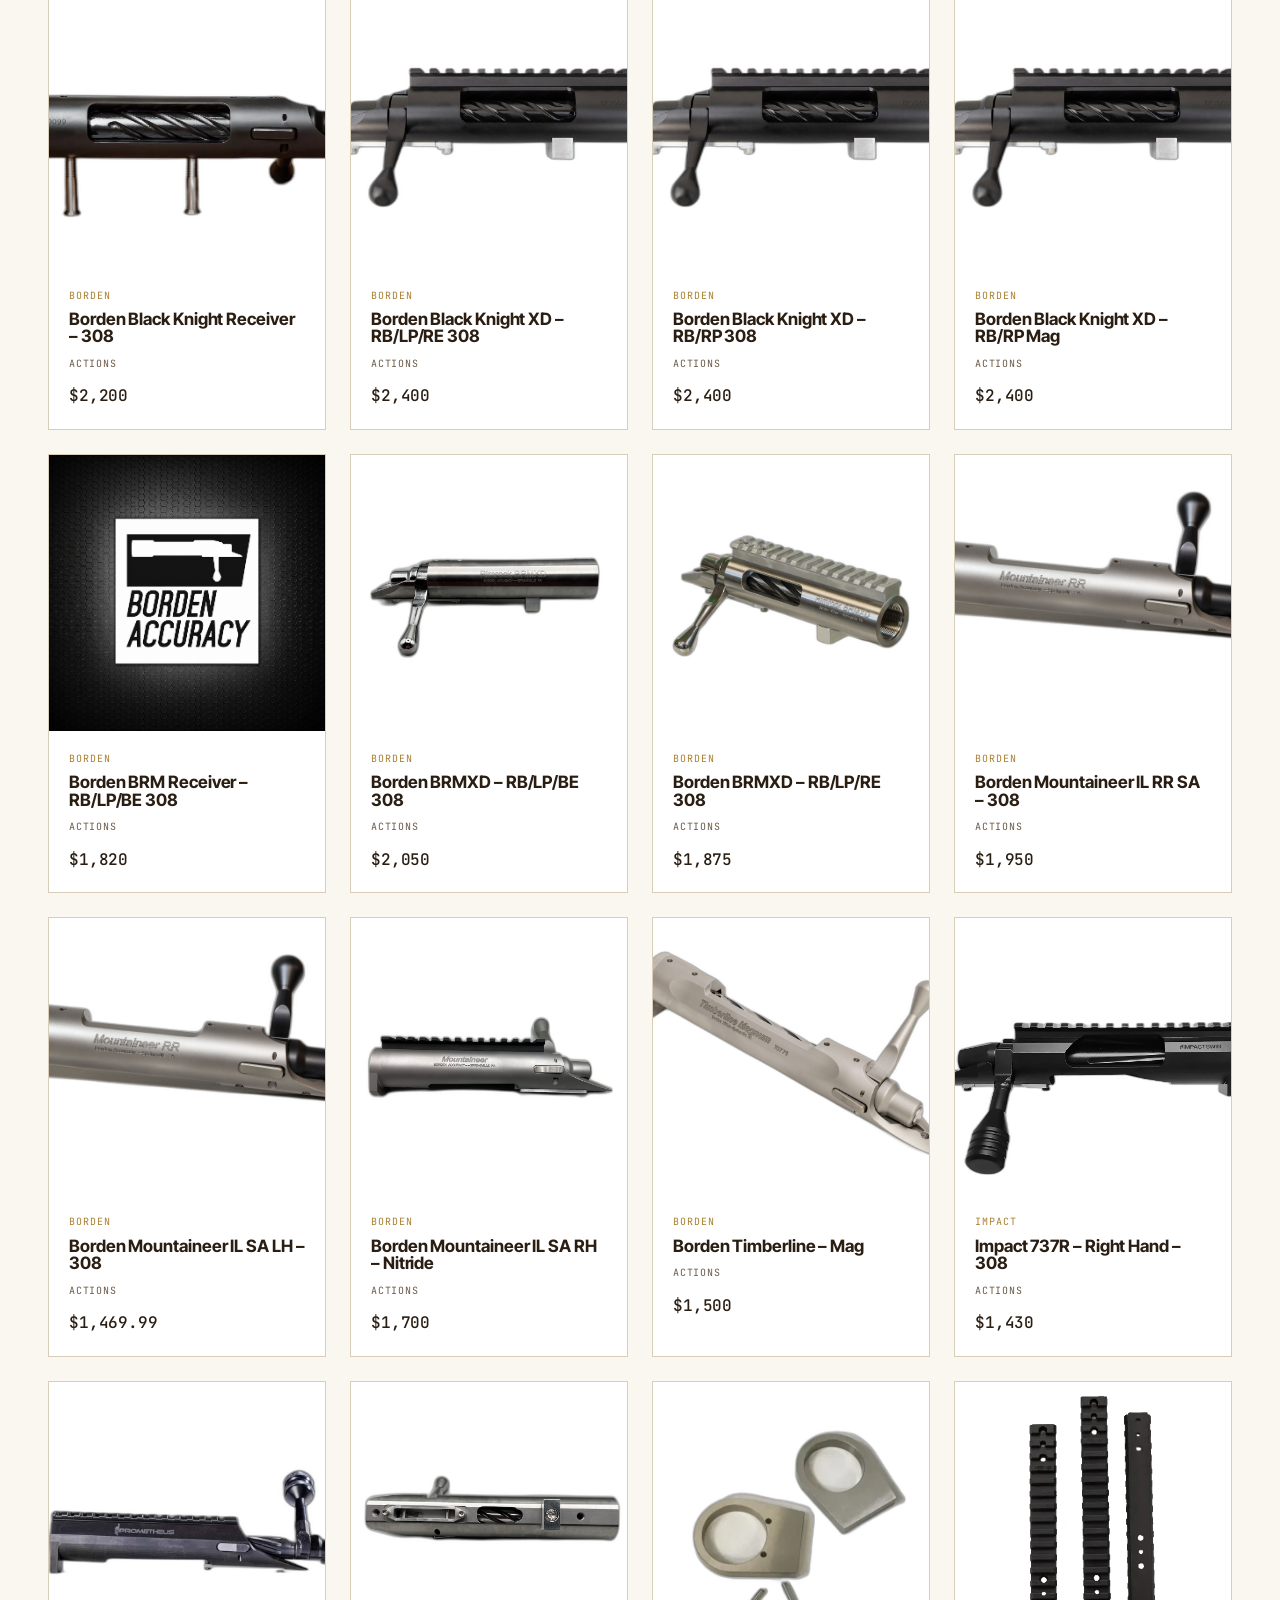
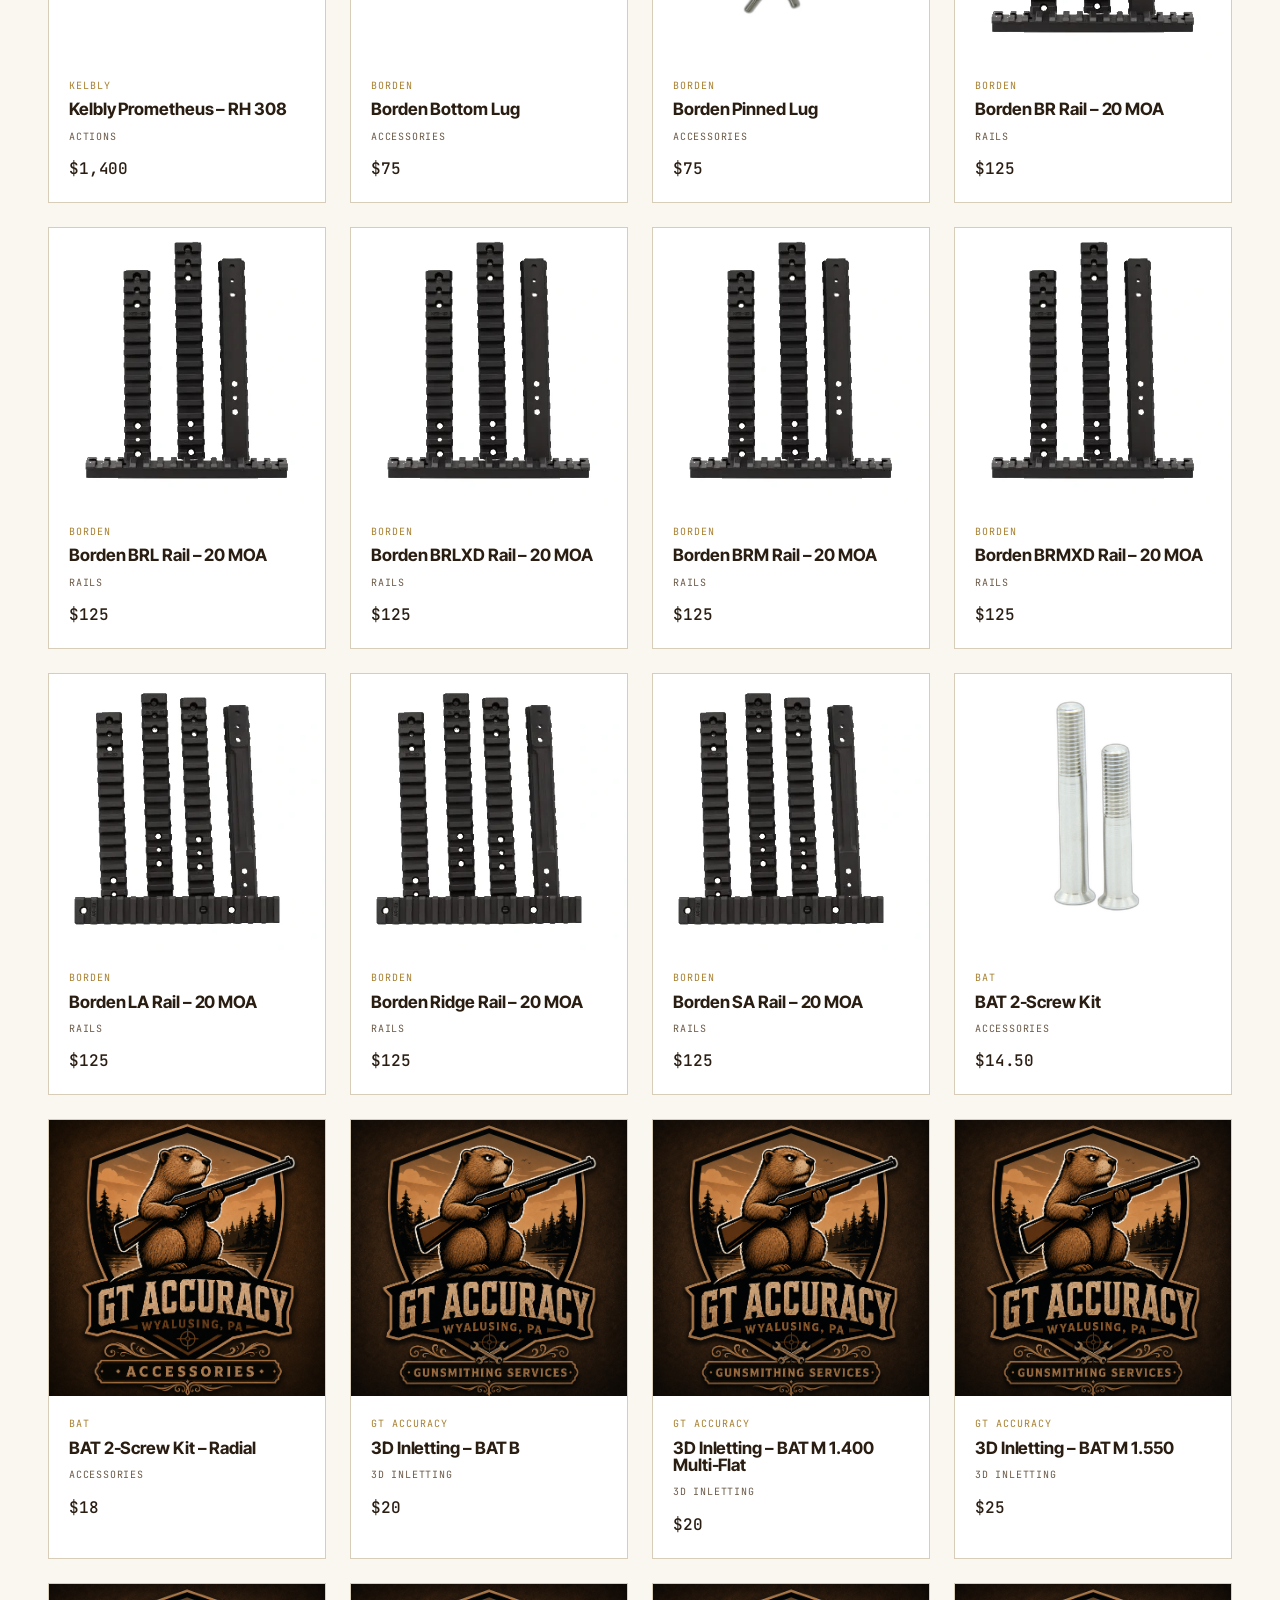
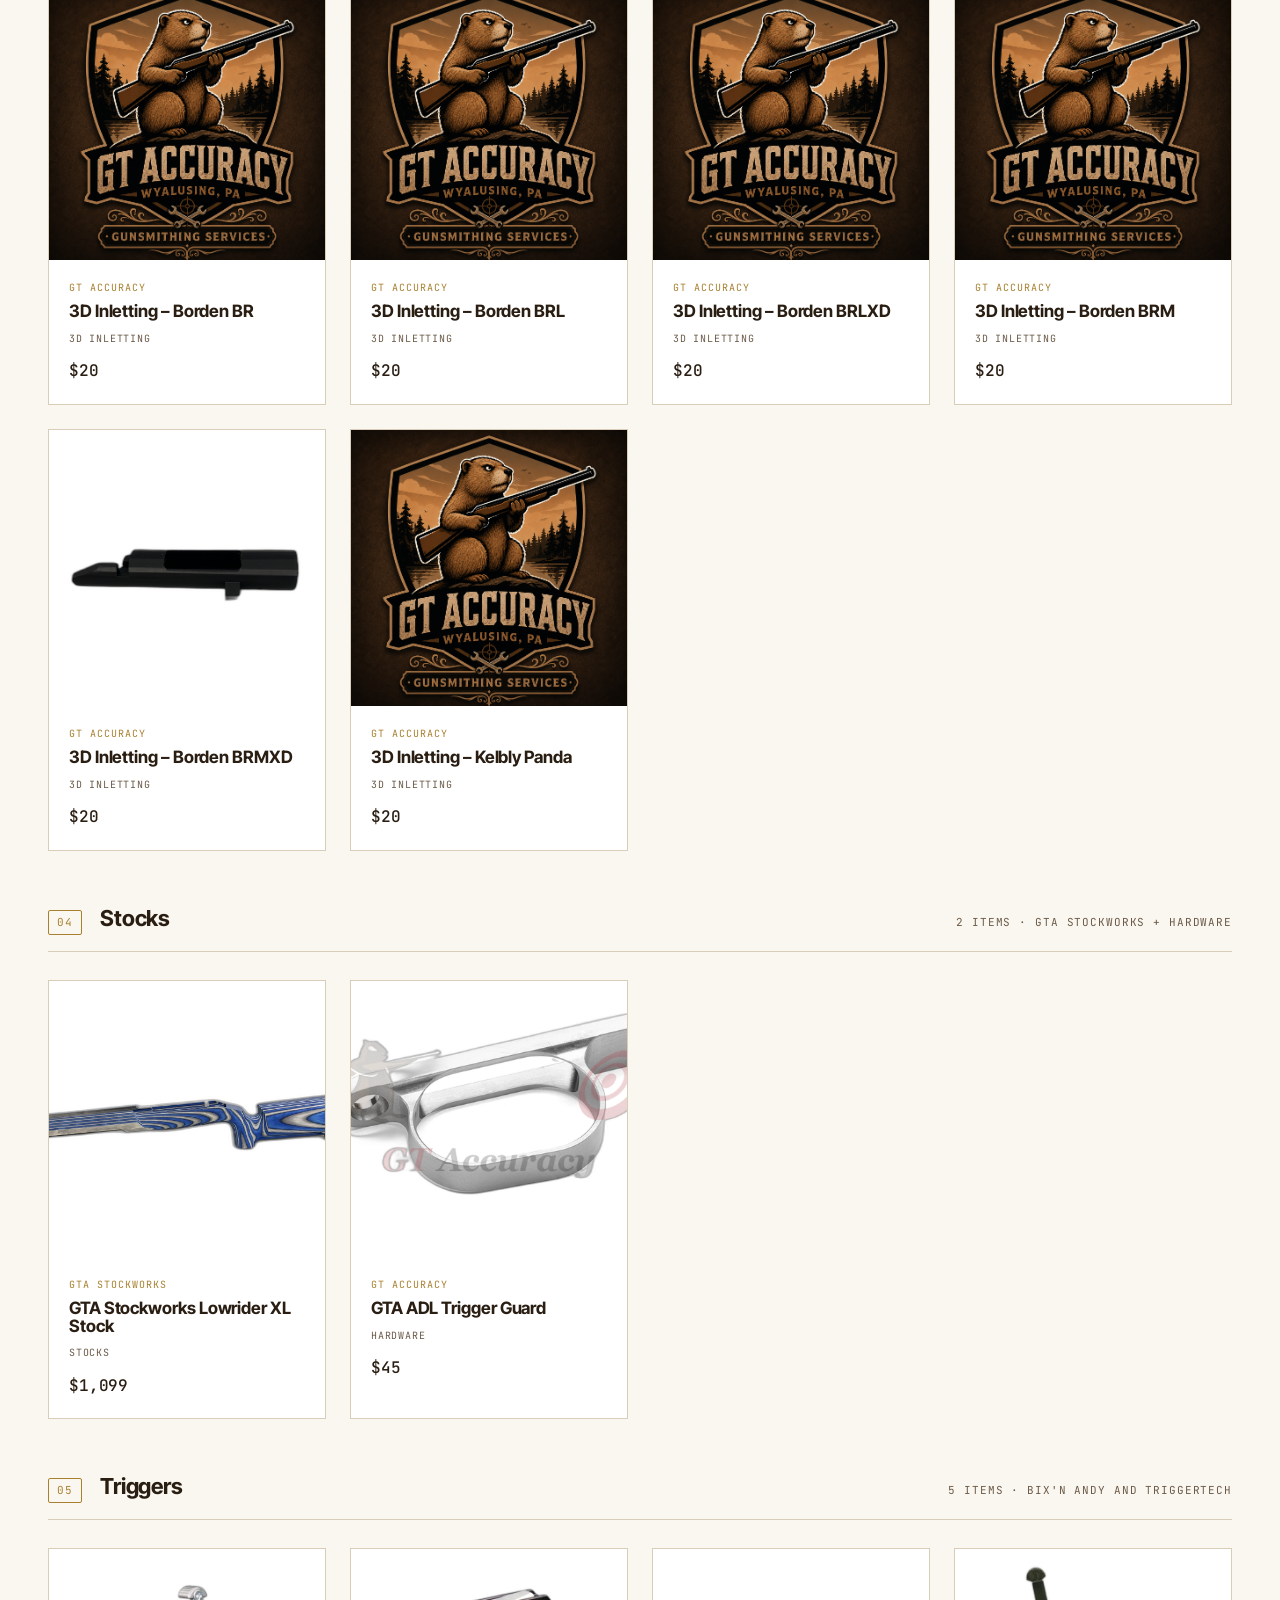
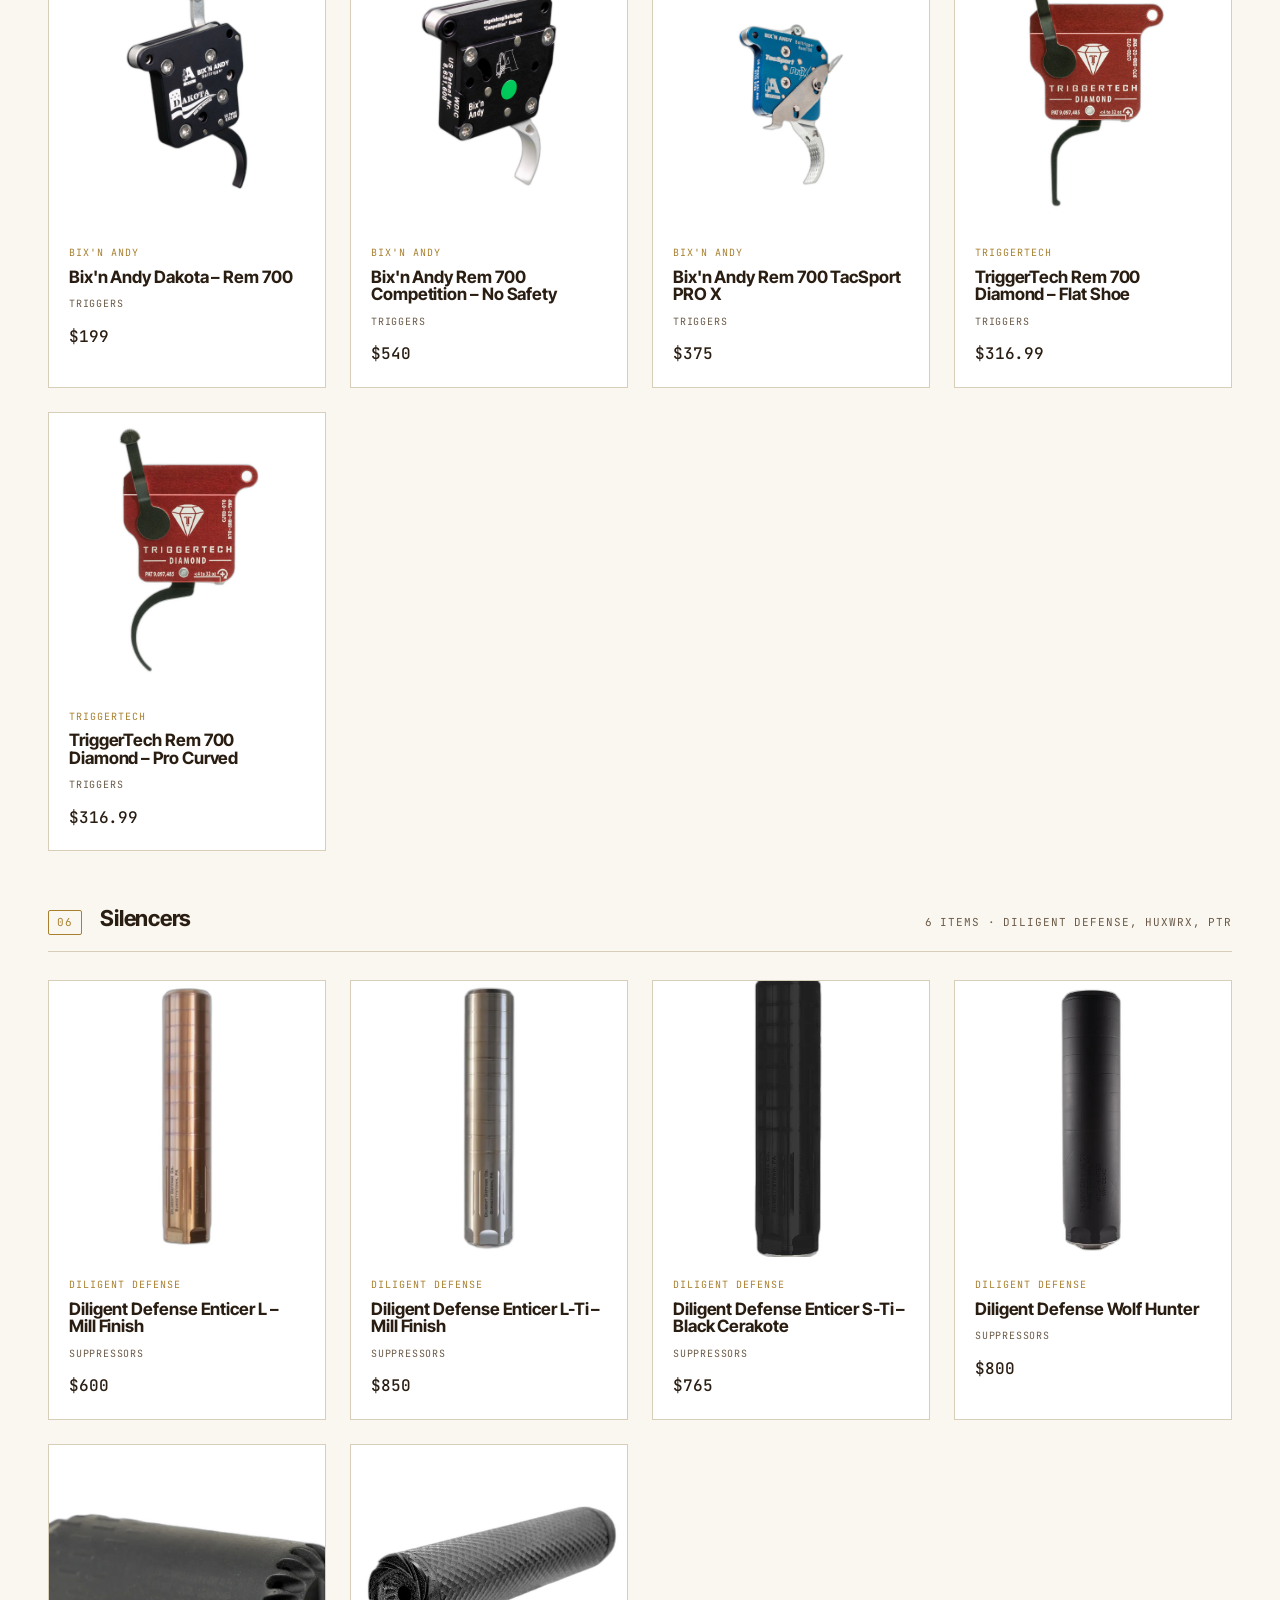
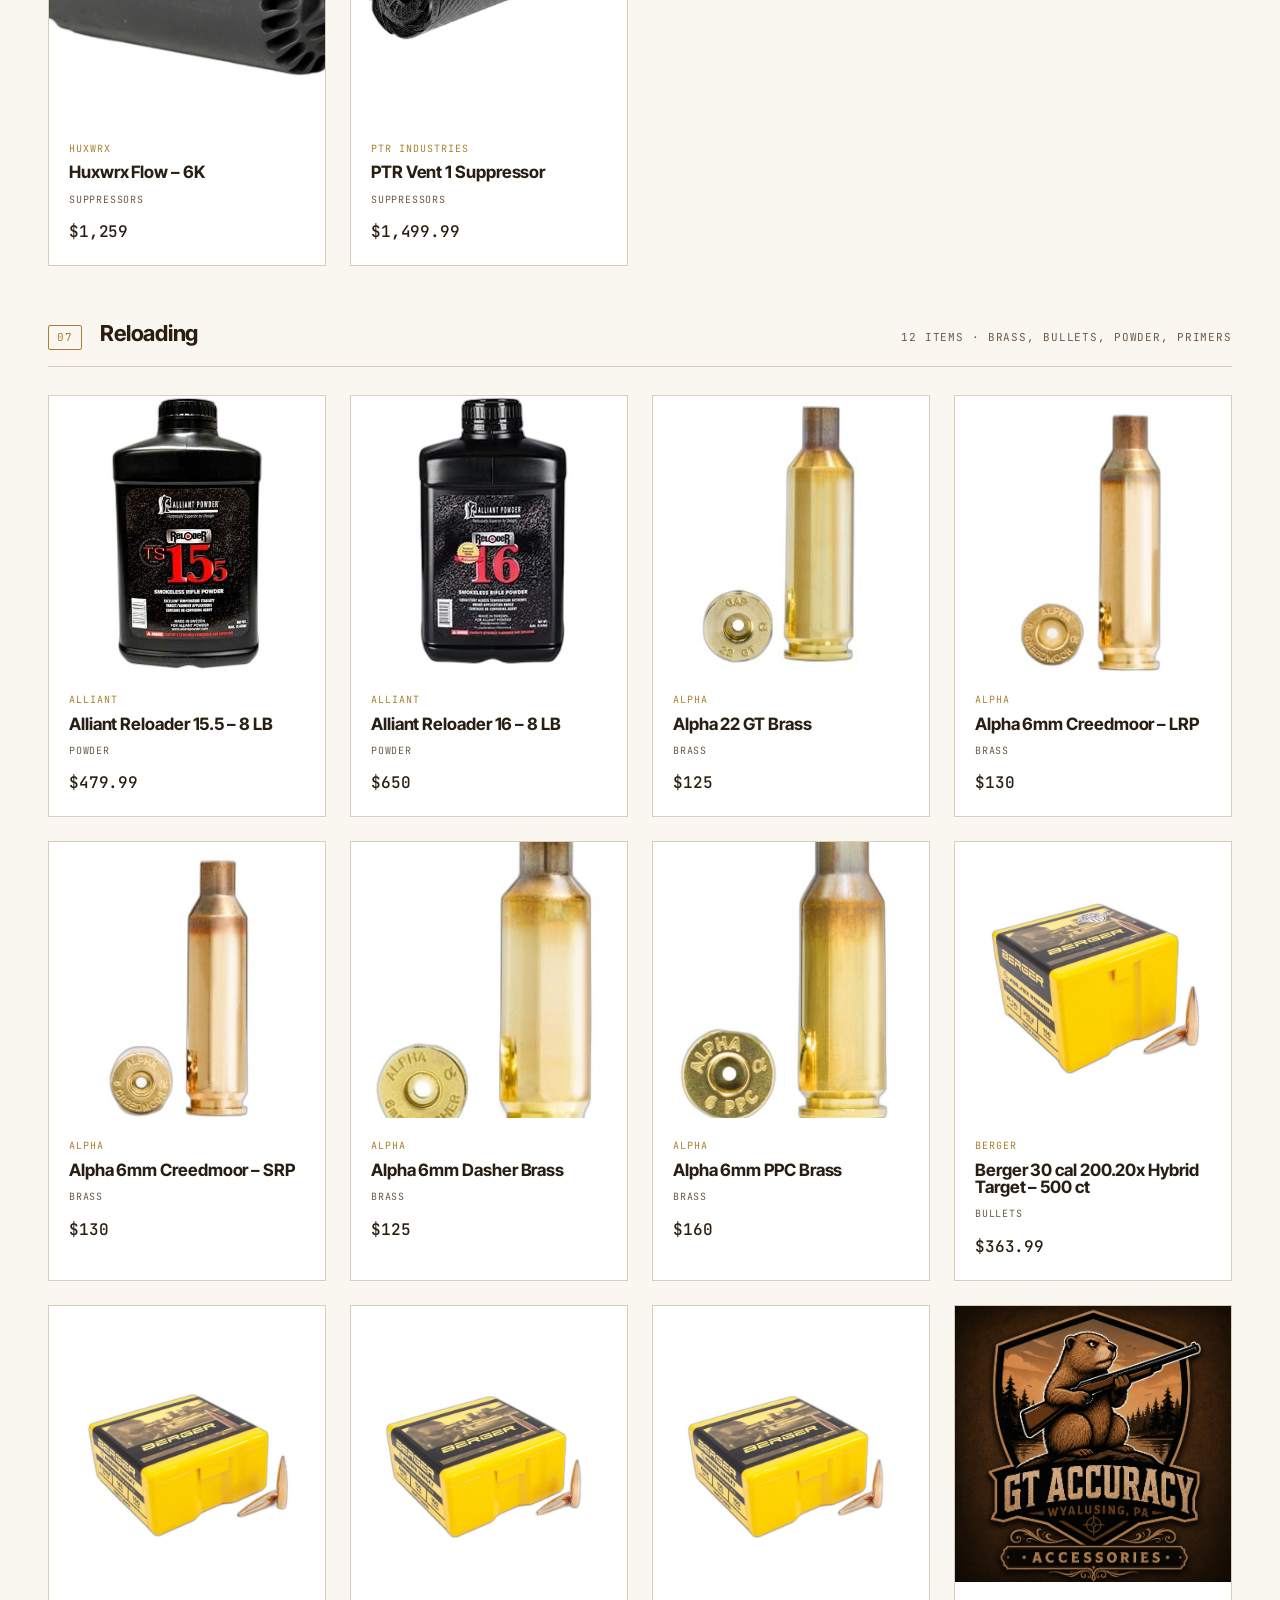
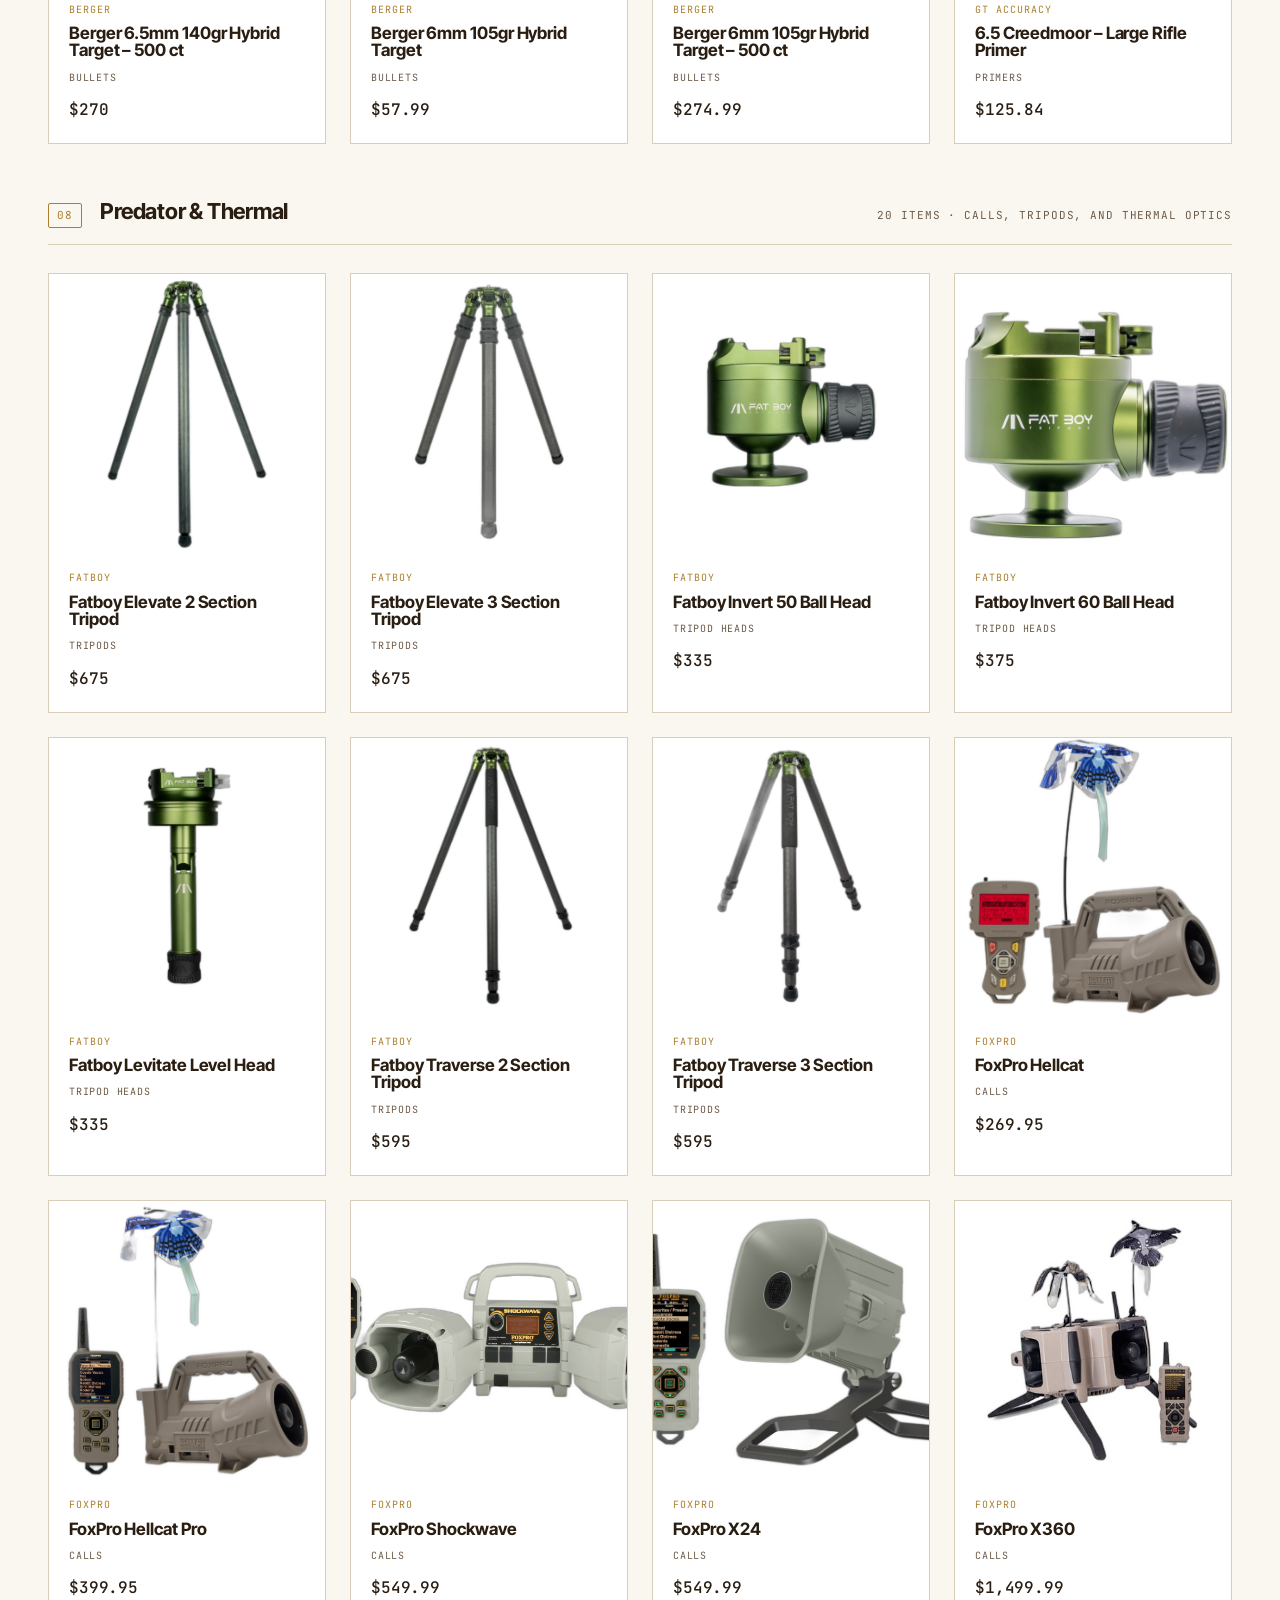
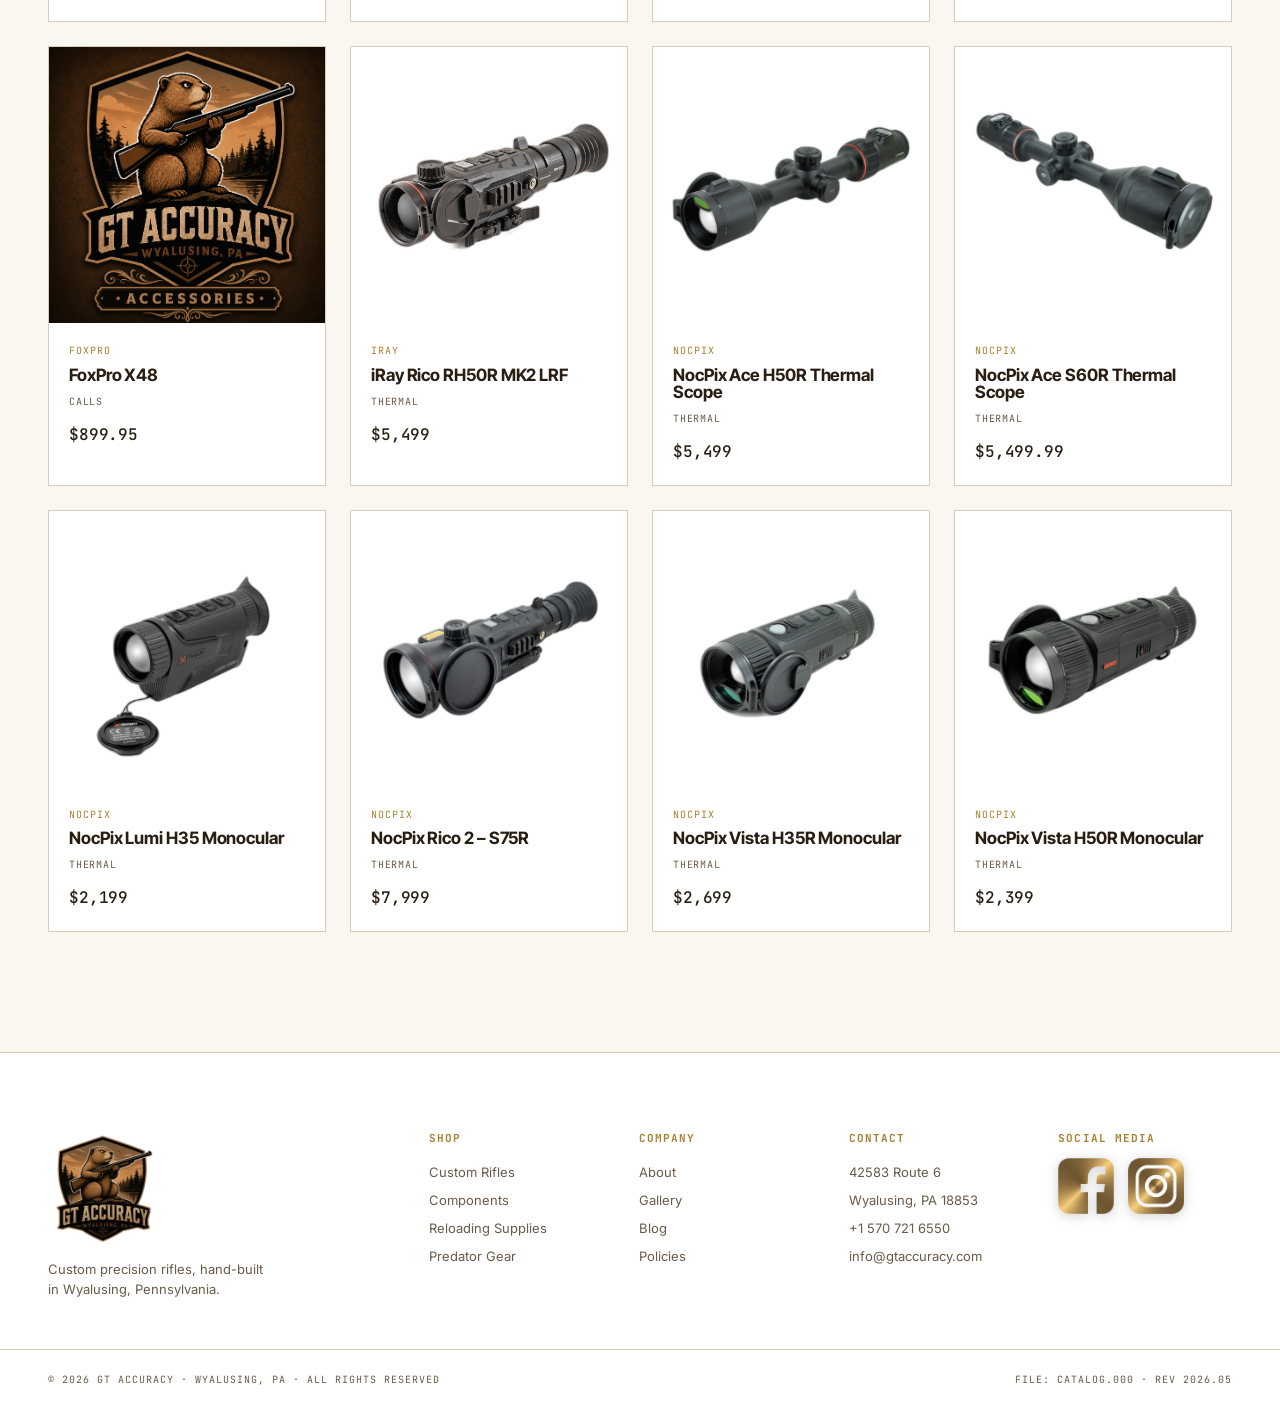
==== commit 71c4da6d: "Add Contact nav link and a contact form section Adds: - "Contact" link in both pages' nav (catalog →" ====
--- a/catalog.html
+++ b/catalog.html
@@ -26,6 +26,7 @@
       <li><a href="catalog.html" class="active">Catalog</a></li>
       <li><a href="index.html#services">Services</a></li>
       <li><a href="index.html#visit">Visit</a></li>
+      <li><a href="index.html#contact">Contact</a></li>
     </ul>
     <a href="tel:5707216550" class="nav-phone">+1 570 721 6550</a>
   </div>
--- a/style.css
+++ b/style.css
@@ -94,14 +94,14 @@
 .nav-inner {
   max-width: var(--maxw);
   margin: 0 auto;
-  padding: 18px 48px;
+  padding: 12px 48px;
   display: flex;
   align-items: center;
   justify-content: space-between;
   gap: 20px;
 }
-.nav-brand img { height: 64px; width: auto; filter: drop-shadow(0 0 0 transparent); }
-@media (max-width: 880px) { .nav-brand img { height: 48px; } }
+.nav-brand img { height: 120px; width: auto; display: block; }
+@media (max-width: 880px) { .nav-brand img { height: 84px; } }
 .nav-links {
   display: flex;
   gap: 28px;
@@ -801,6 +801,140 @@
   .visit-map { aspect-ratio: 4/3; }
 }
 
+/* ── CONTACT FORM ────────────────────────────── */
+.contact {
+  padding: 120px 0;
+  background: var(--bg-2);
+  border-top: 1px solid var(--rule);
+}
+.contact-form {
+  margin-top: 40px;
+  background: var(--bg-3);
+  border: 1px solid var(--rule);
+  padding: 36px;
+}
+.form-grid {
+  display: grid;
+  grid-template-columns: 1fr 1fr;
+  gap: 20px 24px;
+}
+.field {
+  display: flex;
+  flex-direction: column;
+  gap: 8px;
+}
+.field--full { grid-column: 1 / -1; }
+.field-label {
+  font-family: "JetBrains Mono", monospace;
+  font-size: 10px;
+  letter-spacing: 0.14em;
+  color: var(--muted);
+  text-transform: uppercase;
+}
+.field input,
+.field select,
+.field textarea {
+  font: inherit;
+  font-size: 15px;
+  color: var(--text);
+  background: var(--bg);
+  border: 1px solid var(--rule-strong);
+  border-radius: 2px;
+  padding: 12px 14px;
+  transition: border-color 0.15s, background 0.15s;
+  font-family: inherit;
+}
+.field textarea {
+  resize: vertical;
+  min-height: 130px;
+  line-height: 1.5;
+  font-family: inherit;
+}
+.field select { appearance: none; -webkit-appearance: none; cursor: pointer;
+  background-image: url("data:image/svg+xml;utf8,<svg xmlns='http://www.w3.org/2000/svg' viewBox='0 0 12 7' fill='%23A88030'><path d='M6 7L0 0h12z'/></svg>");
+  background-repeat: no-repeat;
+  background-position: right 14px center;
+  background-size: 10px;
+  padding-right: 36px;
+}
+.field input:focus,
+.field select:focus,
+.field textarea:focus {
+  outline: none;
+  border-color: var(--accent);
+  background: #FFFFFF;
+}
+.form-bar {
+  display: flex;
+  align-items: center;
+  justify-content: space-between;
+  gap: 20px;
+  margin-top: 28px;
+  padding-top: 24px;
+  border-top: 1px solid var(--rule);
+}
+.form-meta {
+  font-family: "JetBrains Mono", monospace;
+  font-size: 11px;
+  letter-spacing: 0.10em;
+  color: var(--muted);
+  margin: 0;
+  text-transform: uppercase;
+}
+.form-submit {
+  display: inline-flex;
+  align-items: center;
+  gap: 6px;
+  padding: 14px 28px;
+  background: var(--accent);
+  color: var(--text);
+  font-family: "JetBrains Mono", monospace;
+  font-size: 12px;
+  font-weight: 500;
+  letter-spacing: 0.12em;
+  text-transform: uppercase;
+  border: none;
+  border-radius: 2px;
+  cursor: pointer;
+  transition: background 0.2s, transform 0.15s;
+}
+.form-submit:hover { background: #C99A45; transform: translateY(-1px); }
+.form-submit span { transition: transform 0.2s; }
+.form-submit:hover span { transform: translateX(3px); }
+
+.form-success {
+  text-align: center;
+  padding: 36px 0 12px;
+}
+.form-success .kicker {
+  color: var(--accent);
+  font-family: "JetBrains Mono", monospace;
+  font-size: 11px;
+  letter-spacing: 0.14em;
+  margin-bottom: 12px;
+}
+.form-success h3 {
+  font-family: "Inter Tight", "Inter", sans-serif;
+  font-weight: 300;
+  font-size: 30px;
+  letter-spacing: -0.02em;
+  margin: 0 0 12px;
+}
+.form-success p {
+  color: var(--muted);
+  font-size: 15px;
+  line-height: 1.55;
+  max-width: 50ch;
+  margin: 0 auto;
+}
+
+@media (max-width: 700px) {
+  .contact-form { padding: 24px; }
+  .form-grid { grid-template-columns: 1fr; gap: 18px; }
+  .form-bar { flex-direction: column; align-items: stretch; gap: 16px; }
+  .form-submit { justify-content: center; }
+}
+
 /* ── FOOTER ──────────────────────────────────── */
 .footer {
   background: var(--bg-3);
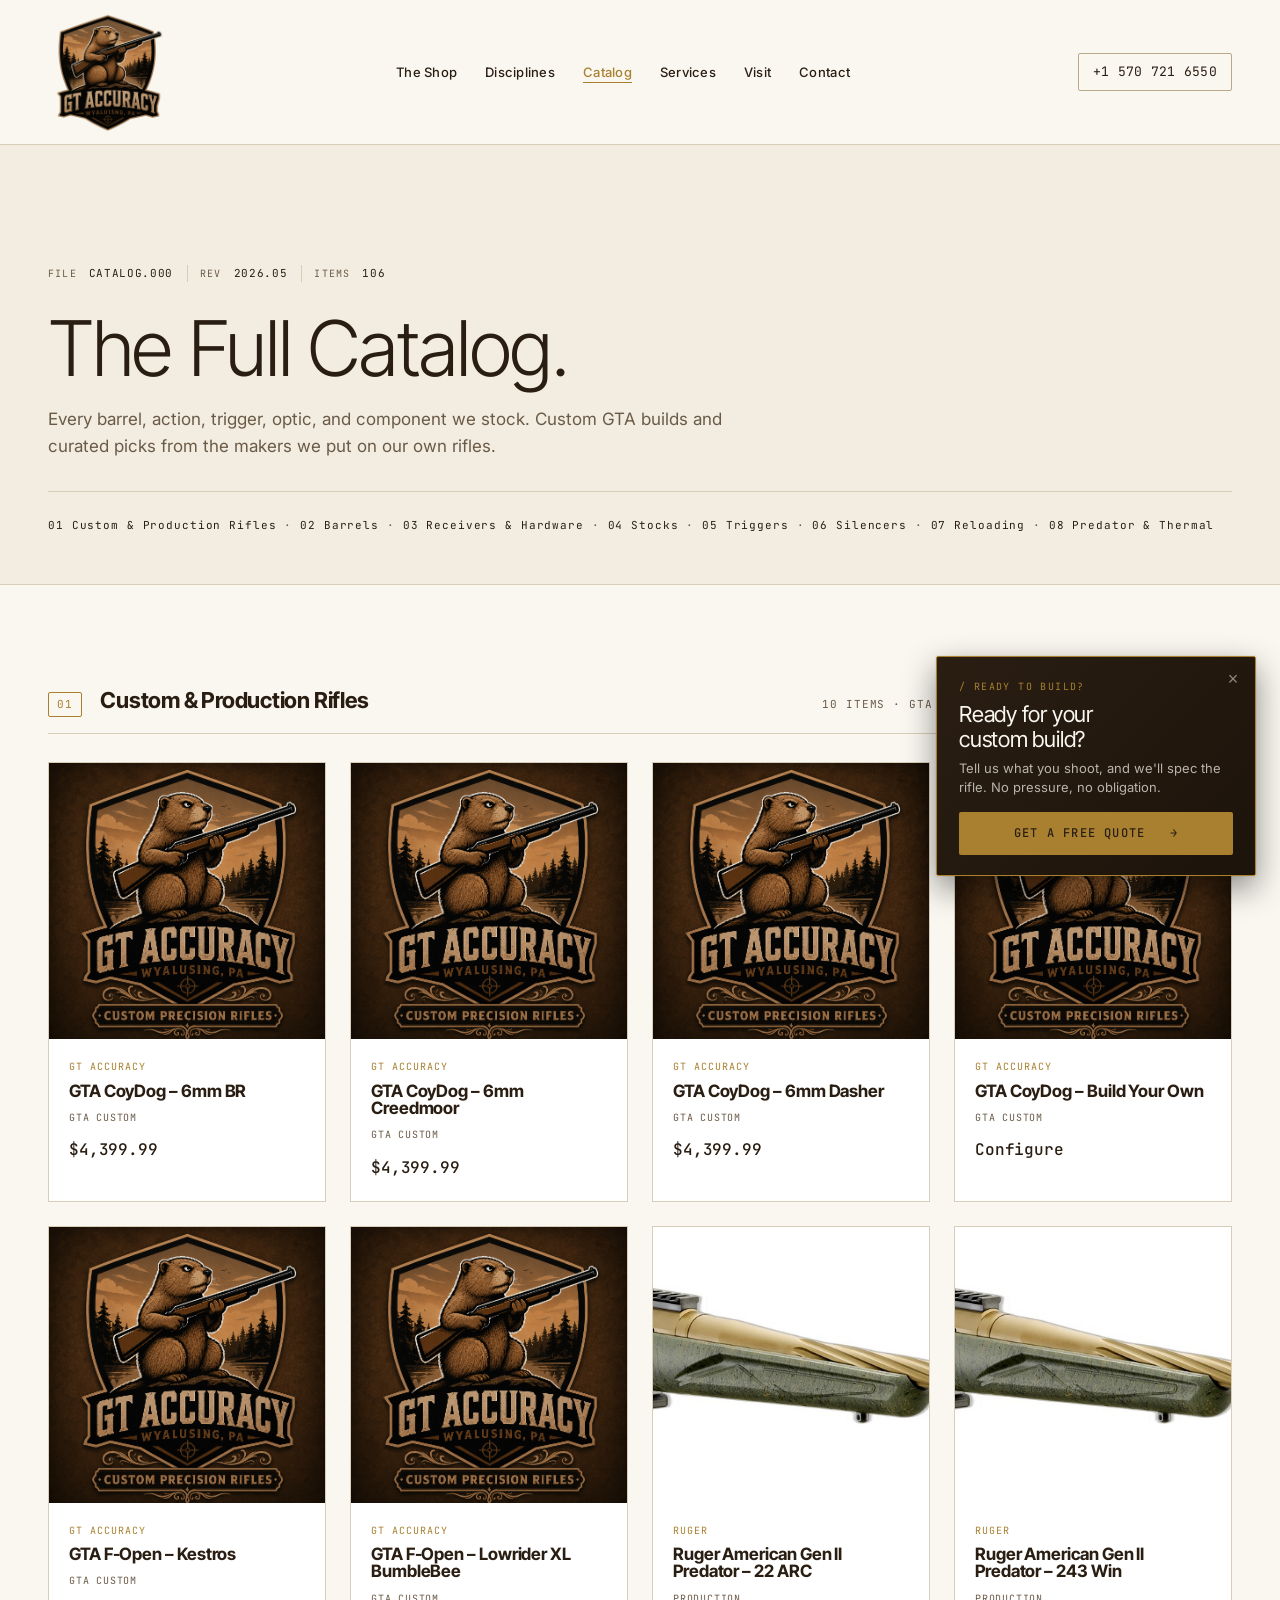
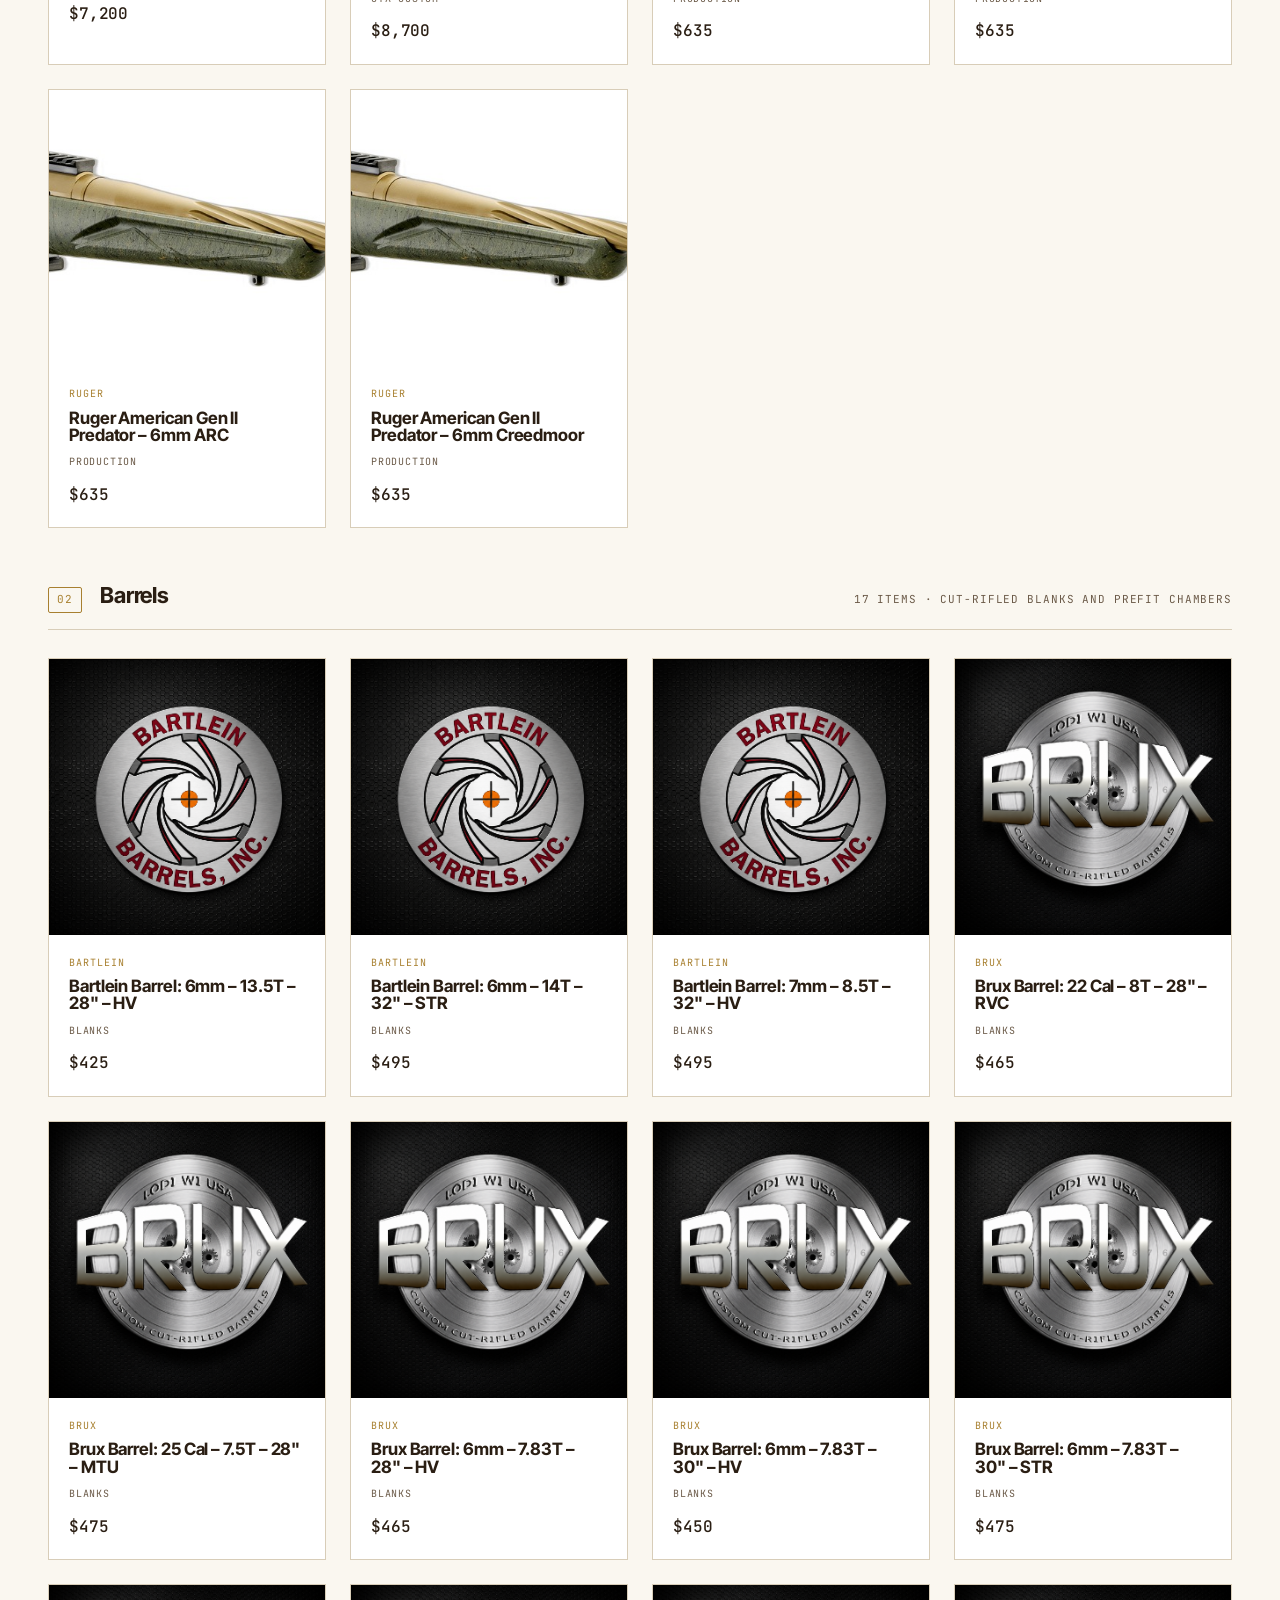
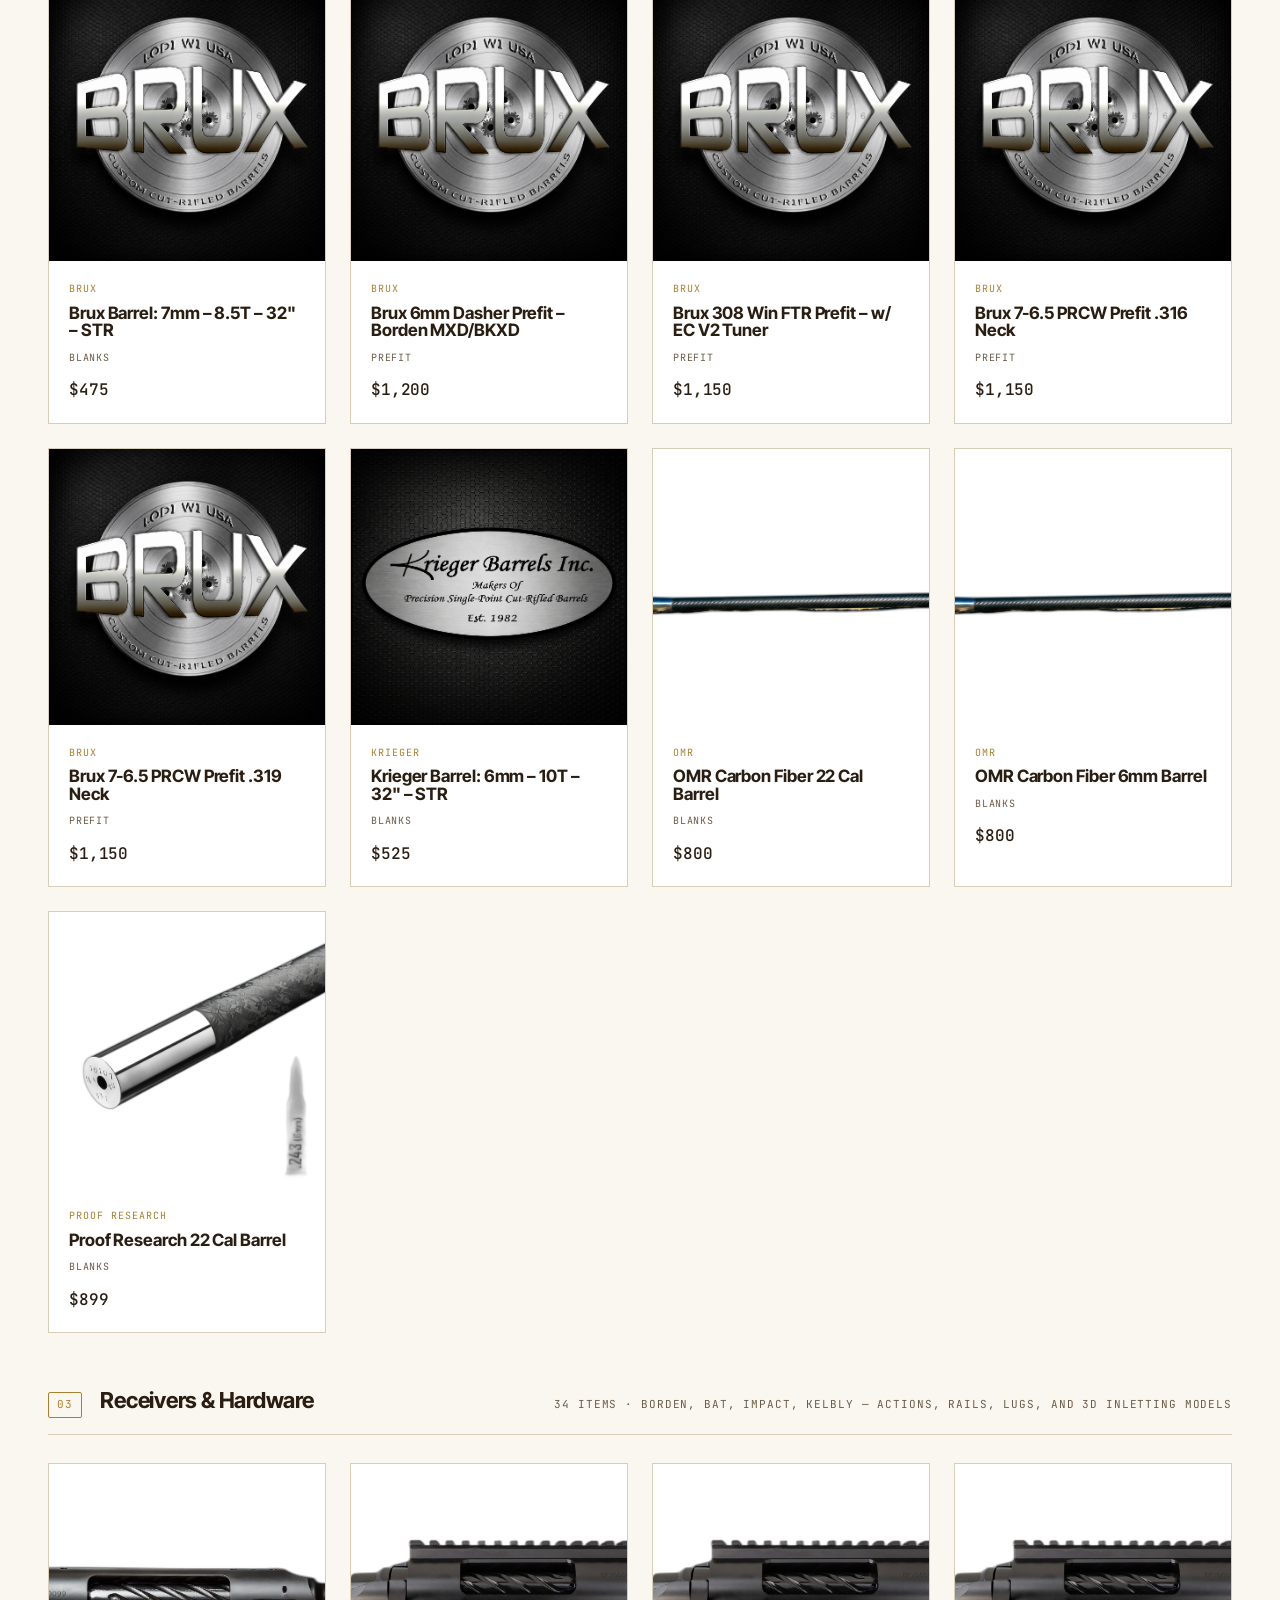
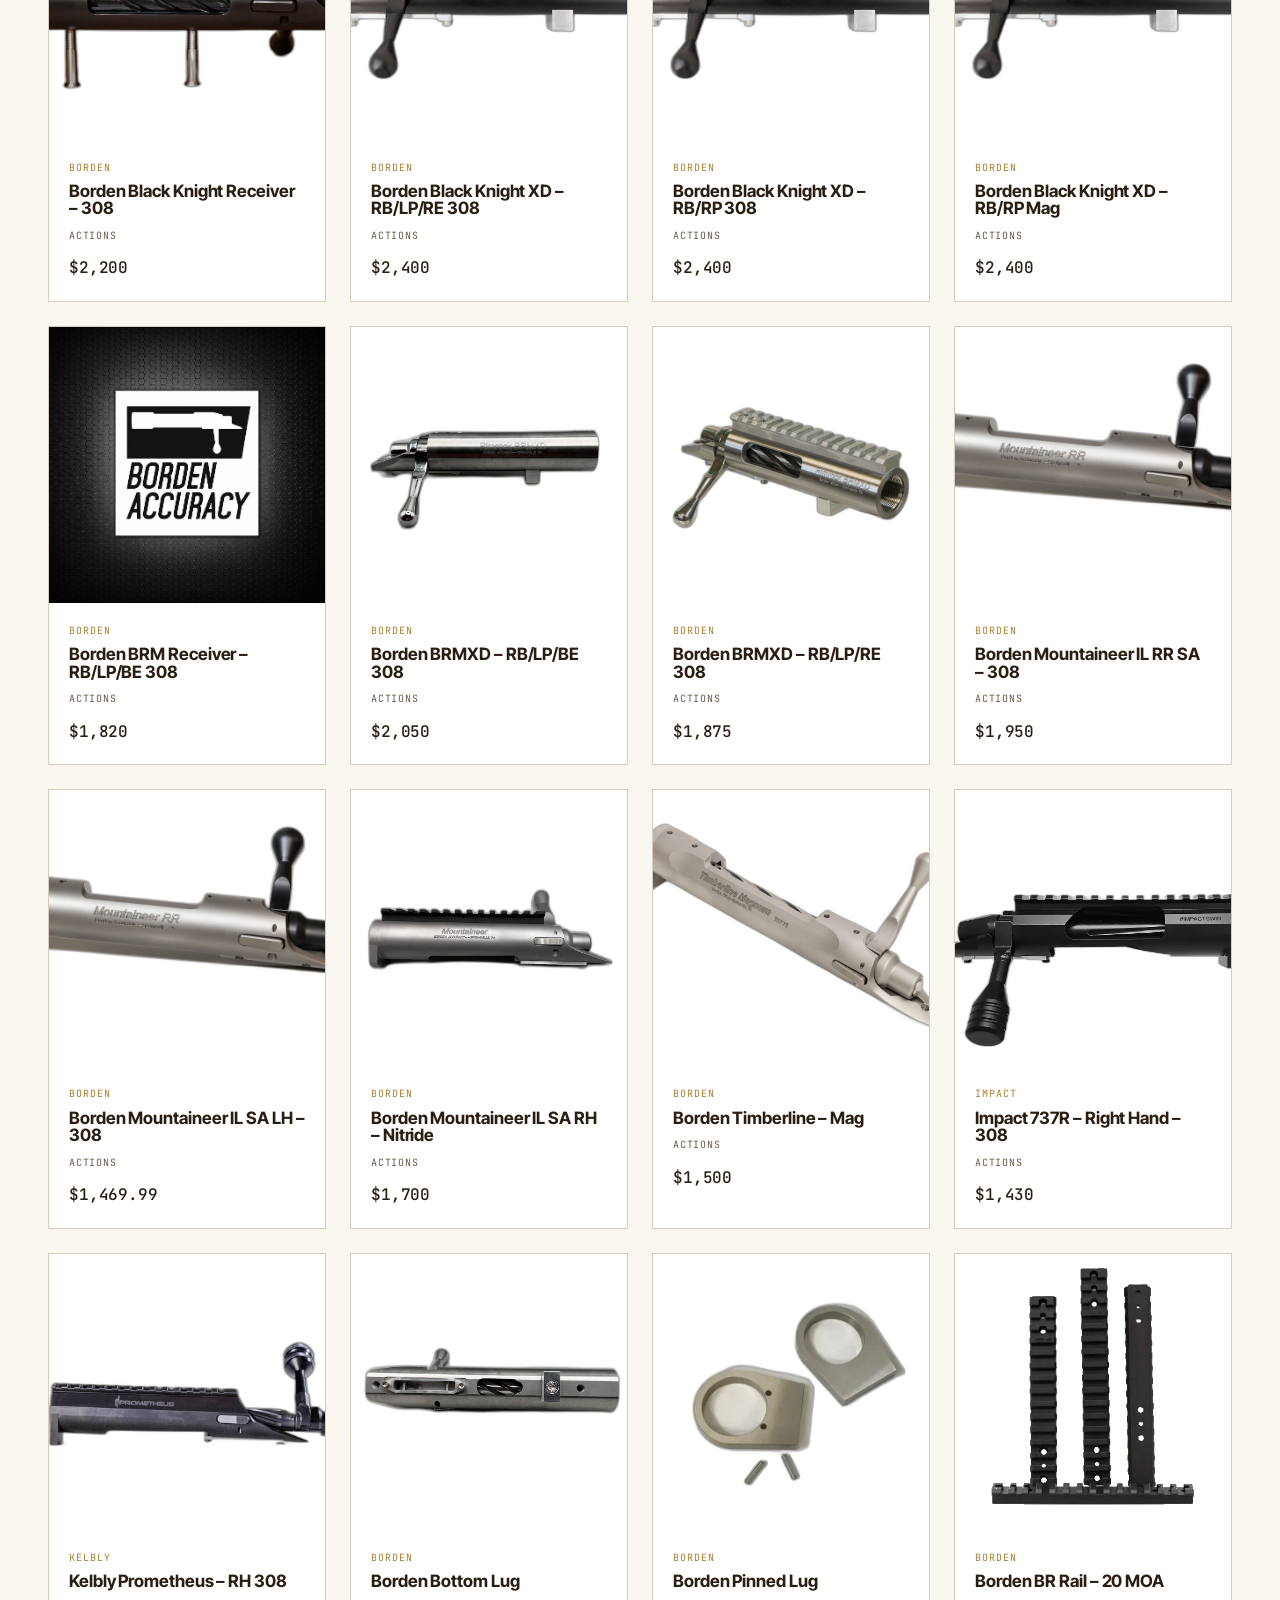
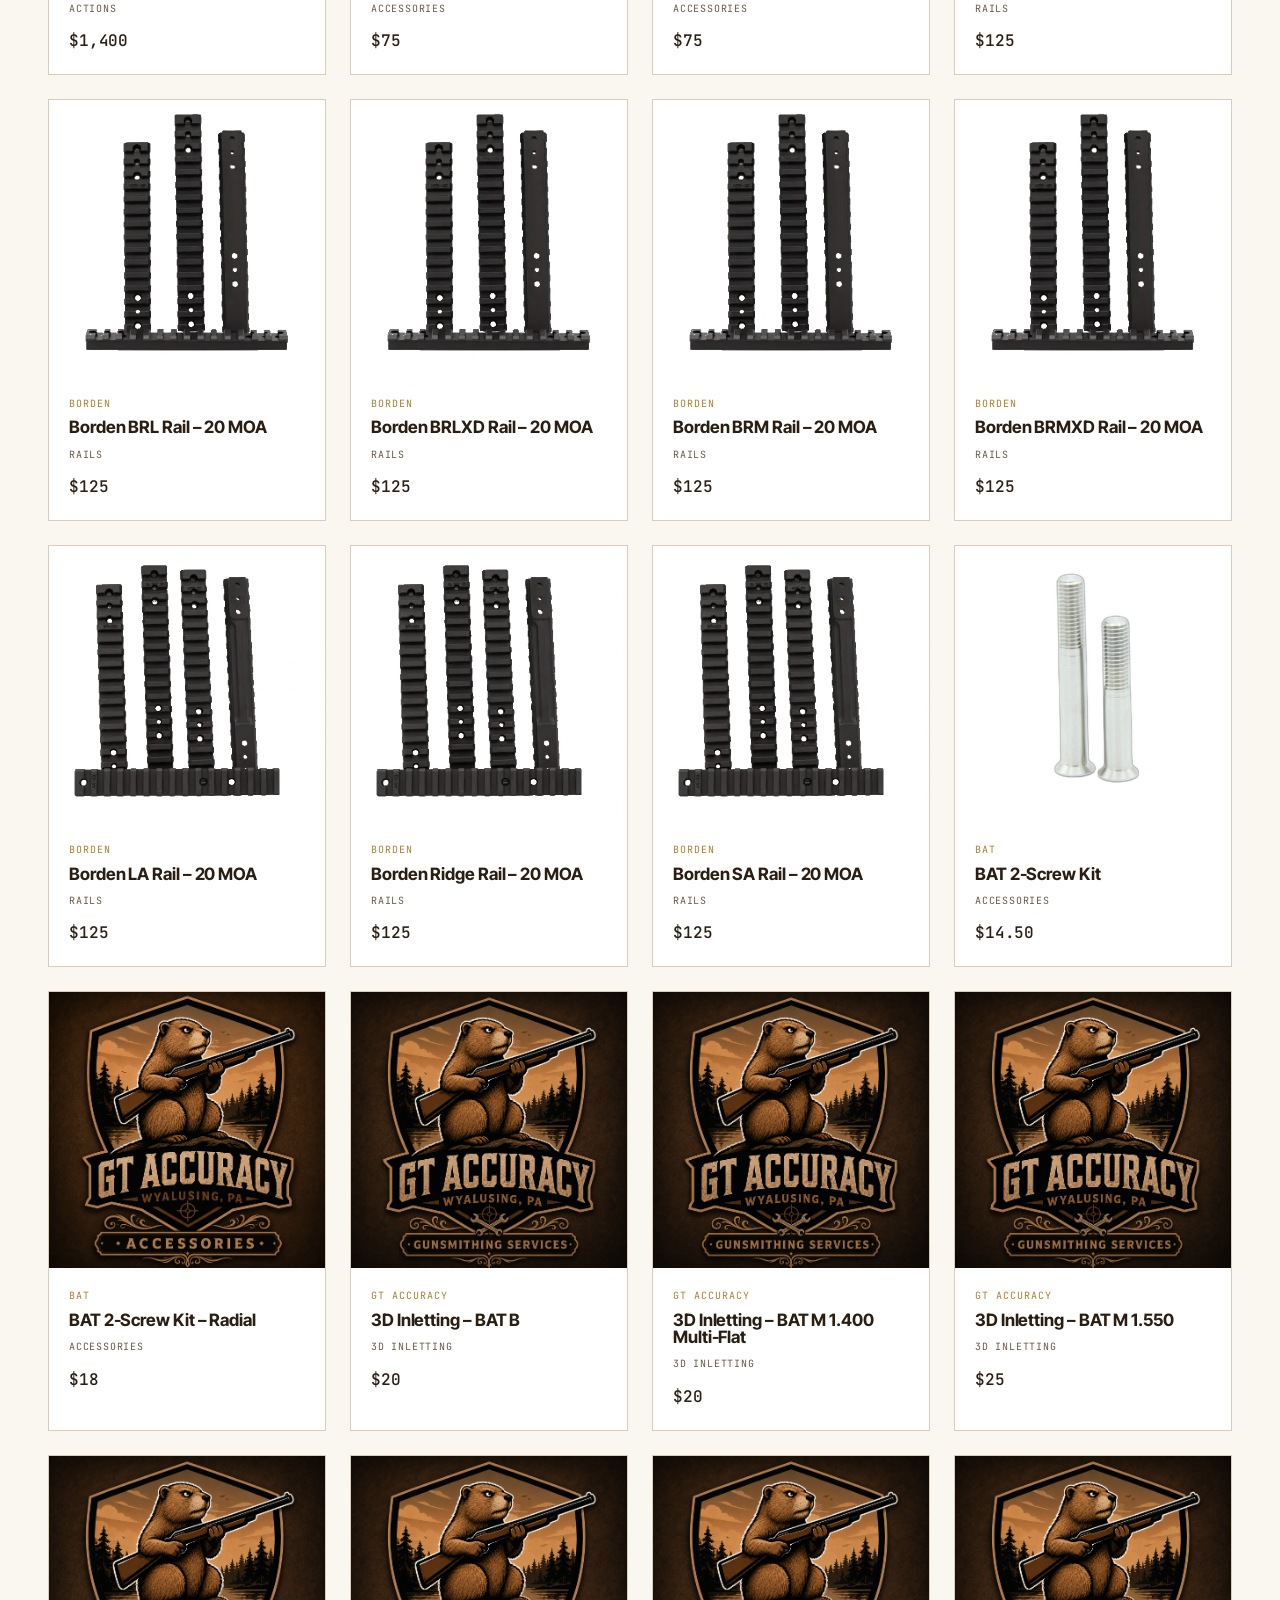
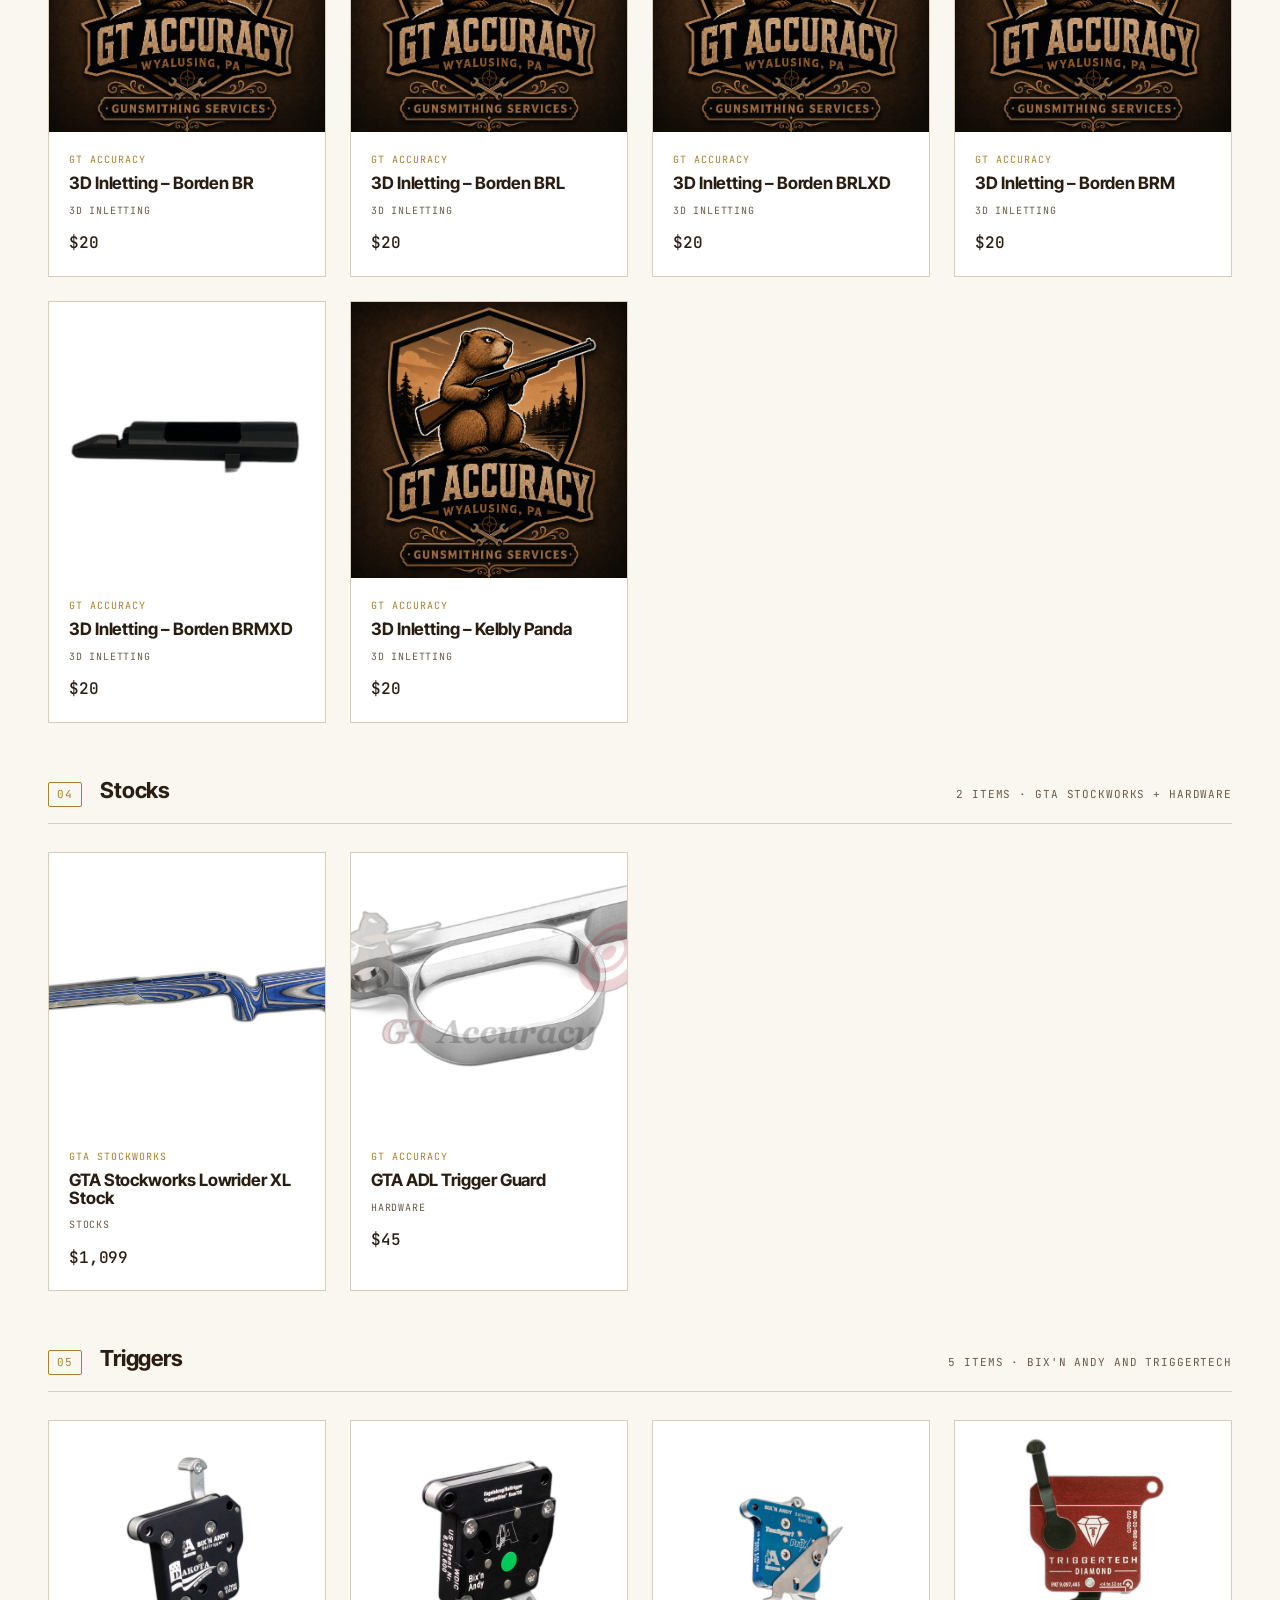
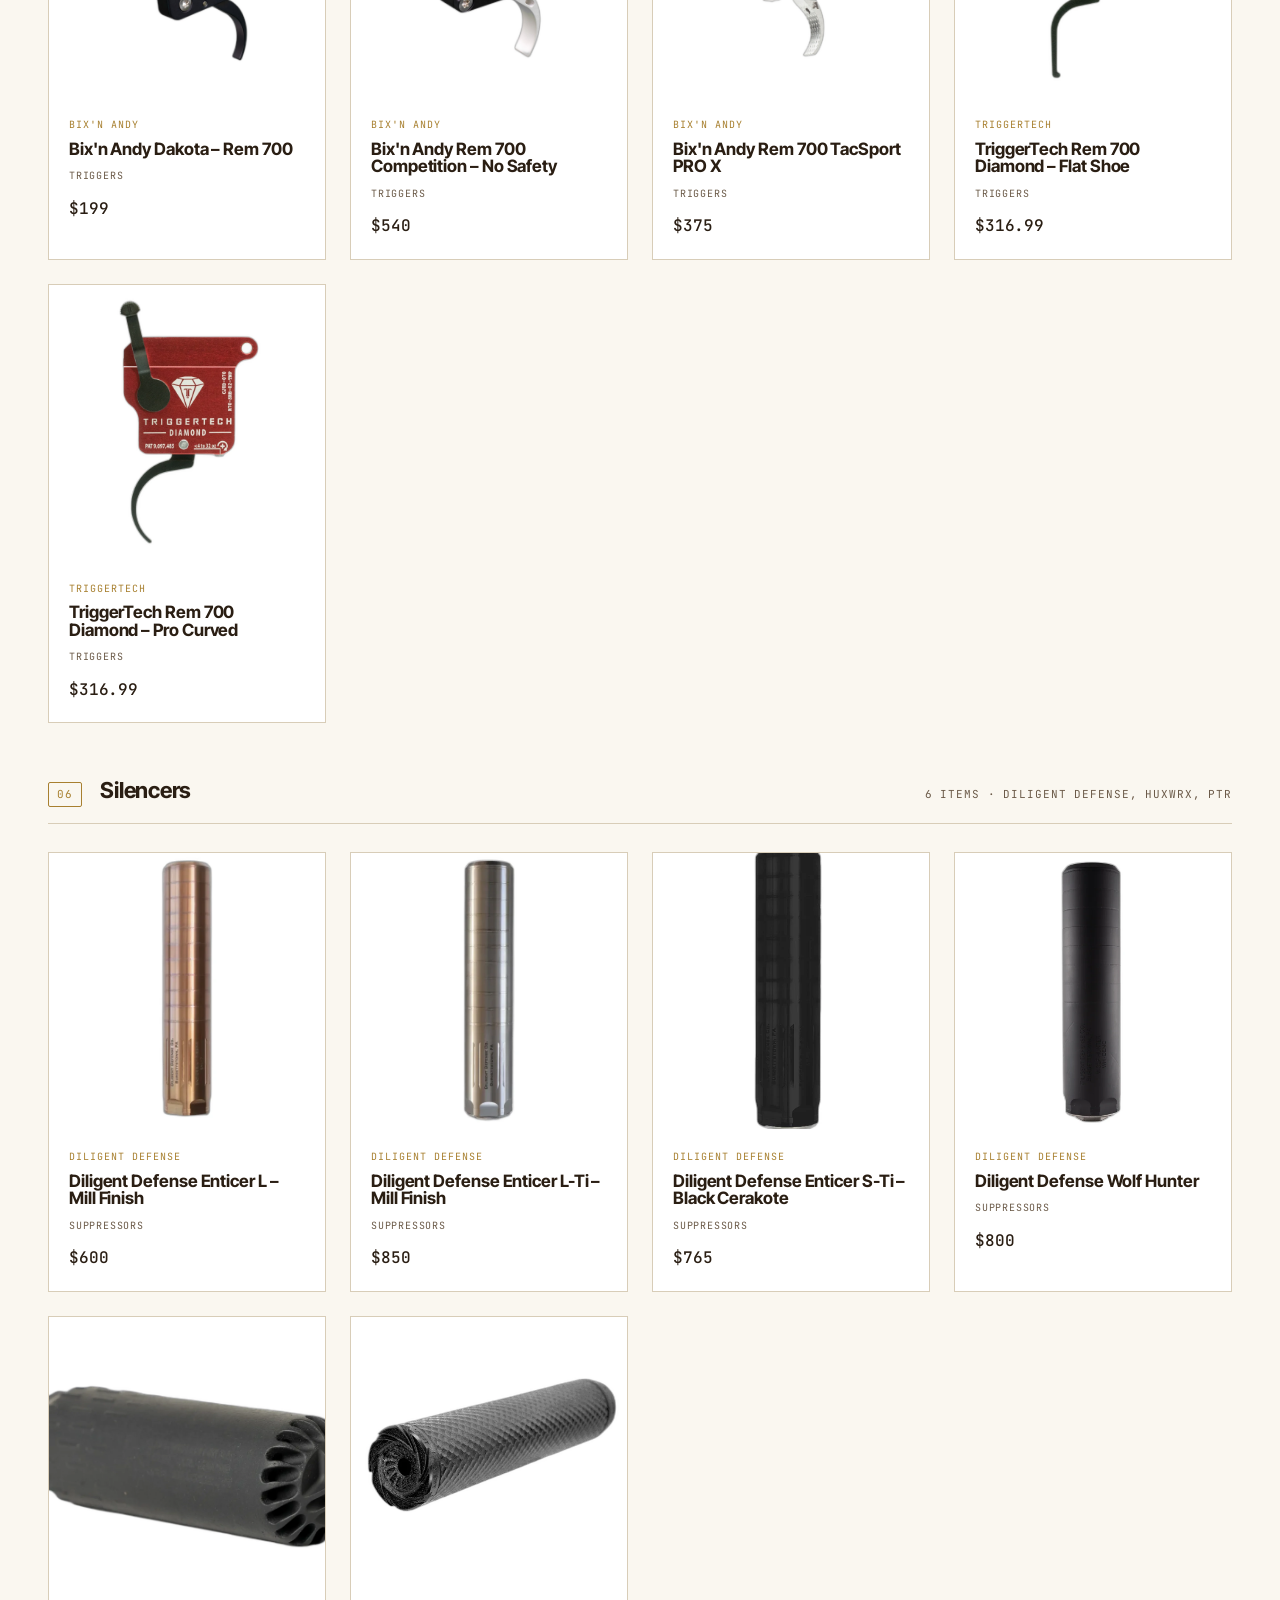
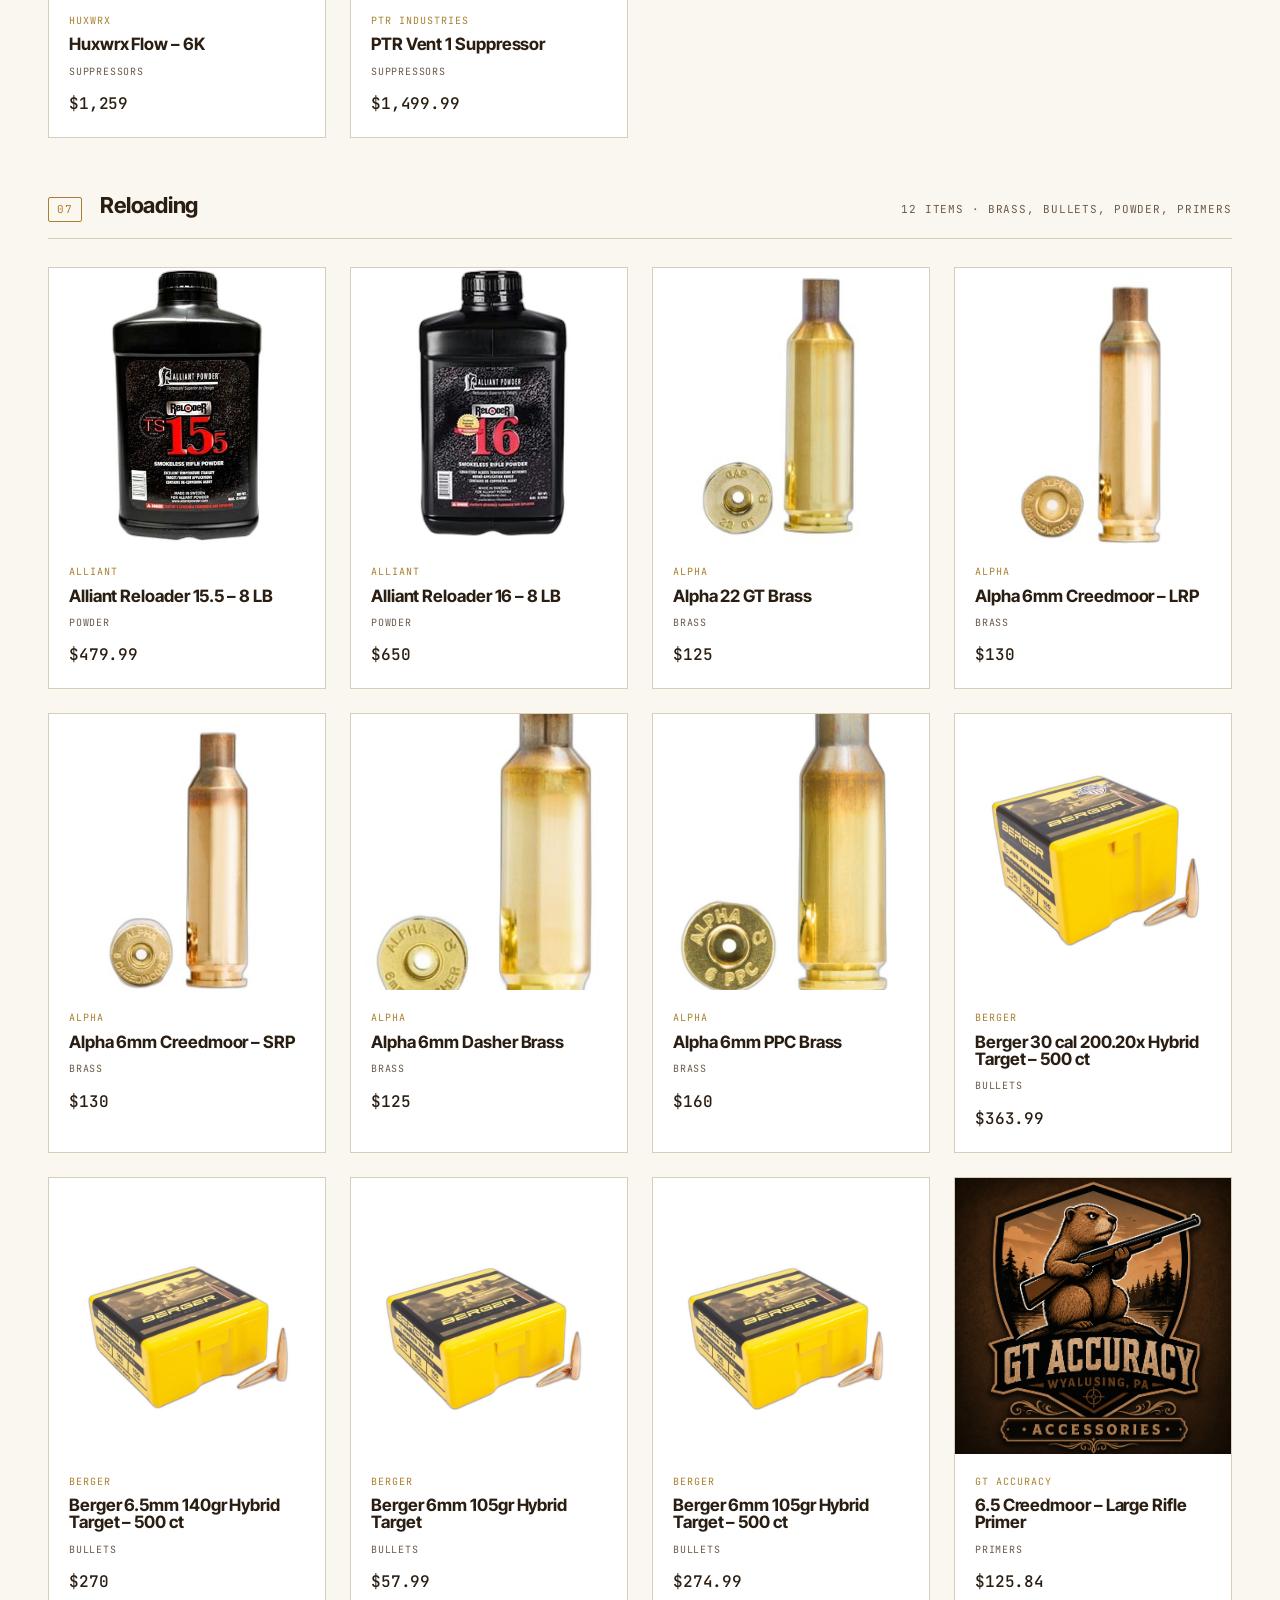
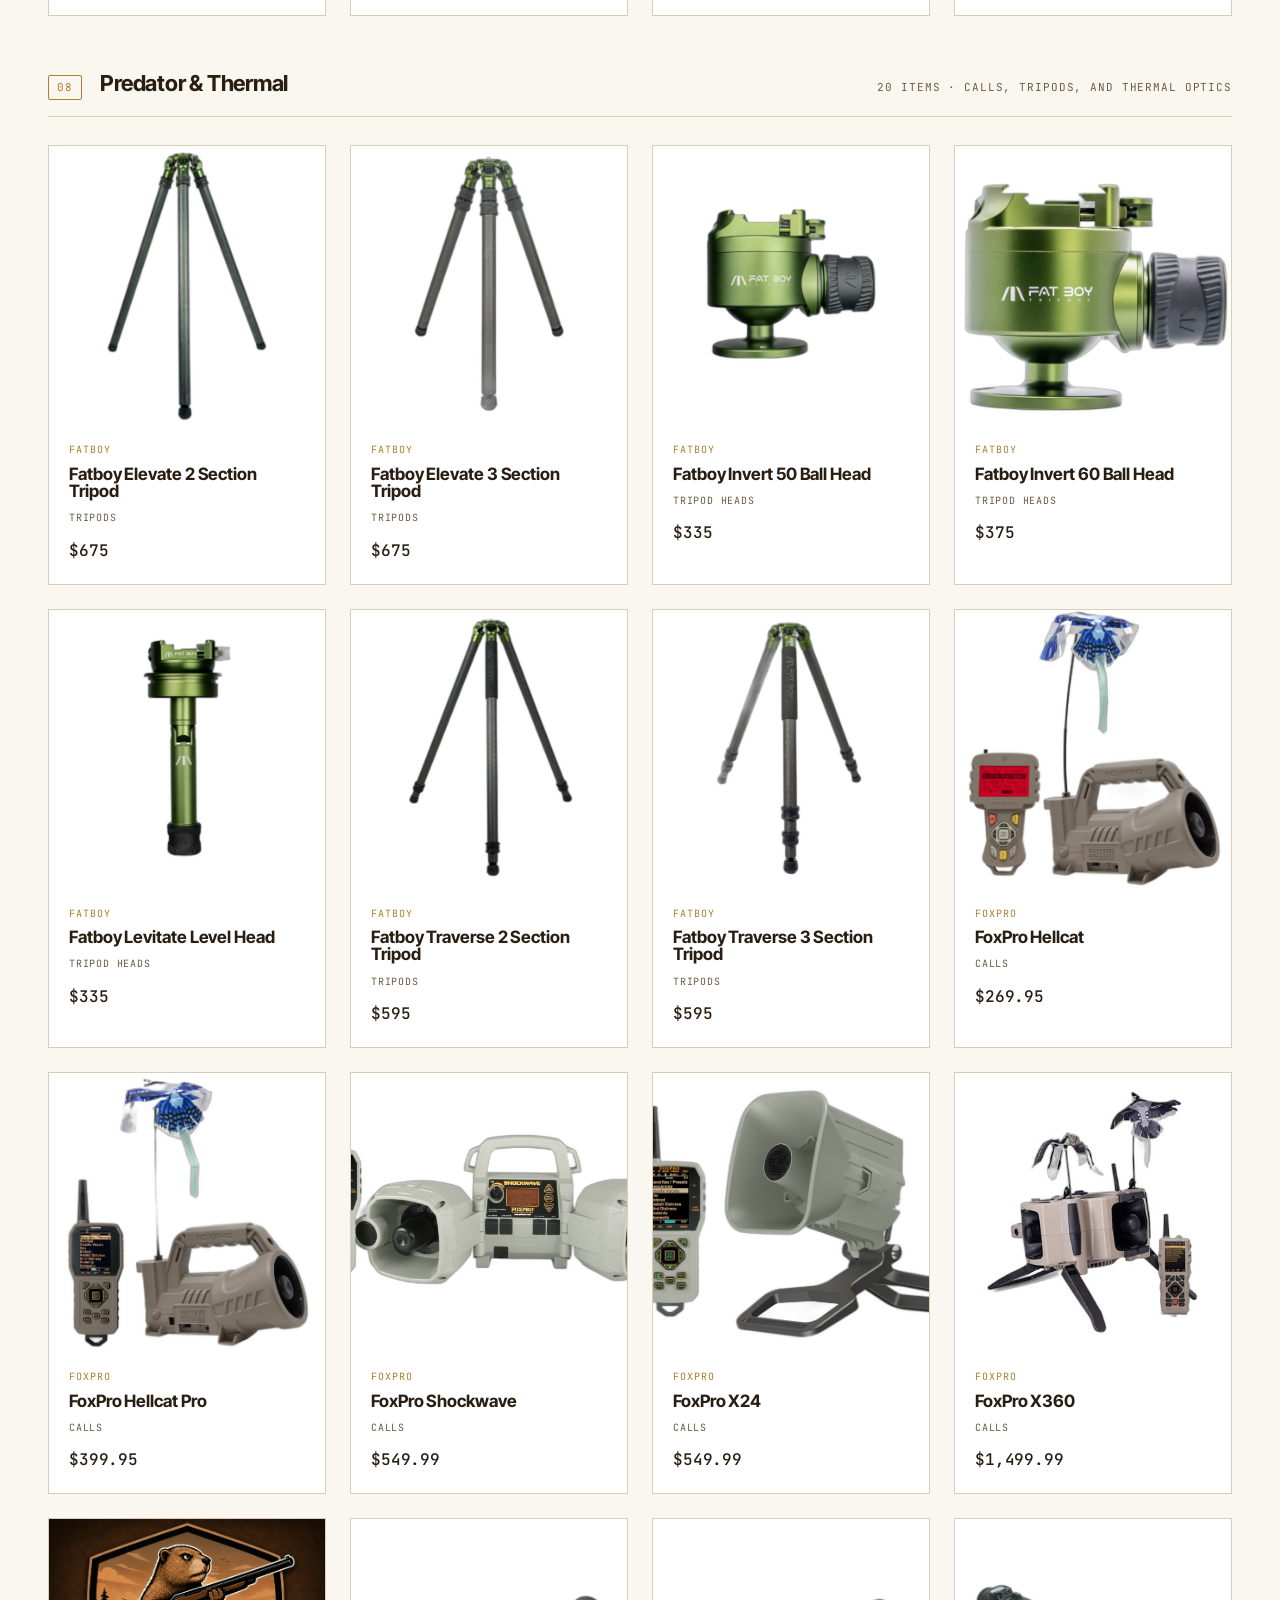
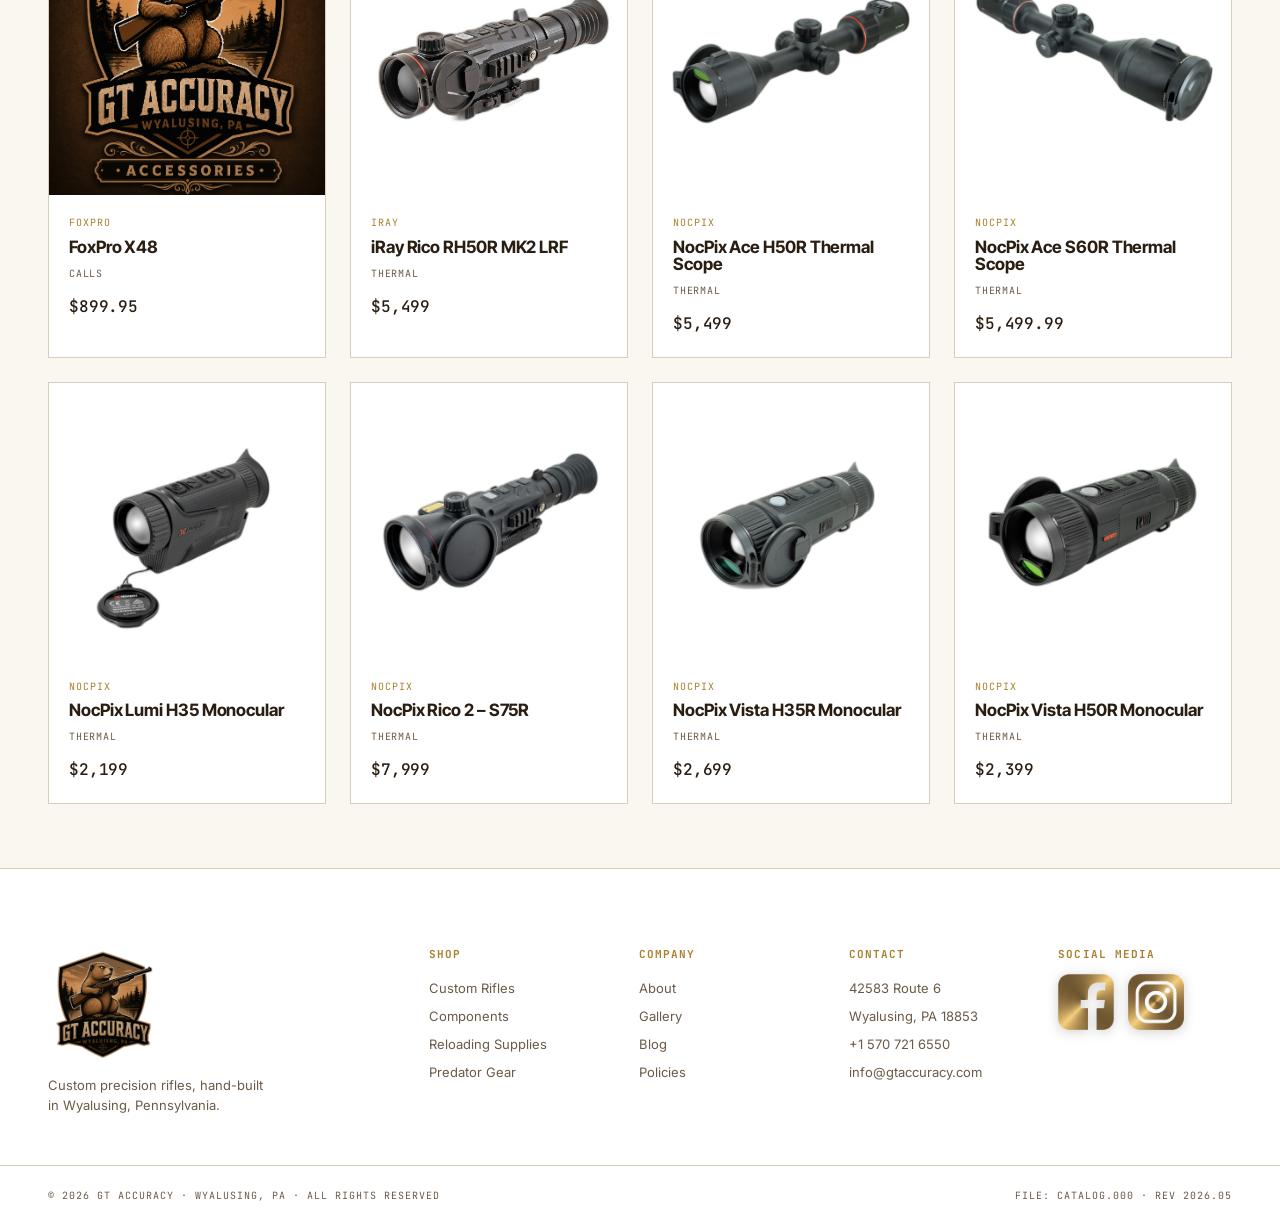
==== commit 0c673854: "Quote CTA: link to contact form instead of mailto The "Get a free quote" button on the scroll-trigge" ====
--- a/catalog.html
+++ b/catalog.html
@@ -1131,7 +1131,7 @@
   <div class="kicker">/ READY TO BUILD?</div>
   <h4>Ready for your<br/>custom build?</h4>
   <p>Tell us what you shoot, and we'll spec the rifle. No pressure, no obligation.</p>
-  <a class="quote-cta-btn" href="mailto:info@gtaccuracy.com?subject=Custom%20Build%20Quote">
+  <a class="quote-cta-btn" href="index.html#contact">
     Get a free quote &nbsp;<span>&rarr;</span>
   </a>
 </aside>
--- a/style.css
+++ b/style.css
@@ -280,7 +280,7 @@
 }
 
 /* ── SHOP ────────────────────────────────────── */
-.shop { padding: 120px 0; }
+.shop { padding: 64px 0; }
 .shop h2 { margin-bottom: 24px; }
 .shop p { color: var(--muted); margin-bottom: 16px; font-size: 16px; max-width: 540px; }
 .shop-img {
@@ -310,7 +310,7 @@
 
 /* ── DISCIPLINES ─────────────────────────────── */
 .build {
-  padding: 120px 0;
+  padding: 64px 0;
   background: var(--bg-2);
   border-top: 1px solid var(--rule);
   border-bottom: 1px solid var(--rule);
@@ -380,7 +380,7 @@
 }
 
 /* ── FEATURED ────────────────────────────────── */
-.featured { padding: 120px 0; }
+.featured { padding: 64px 0; }
 .featured-grid {
   display: grid;
   grid-template-columns: repeat(4, 1fr);
@@ -541,7 +541,7 @@
 
 /* ── CATALOG PAGE HERO (catalog.html) ────────── */
 .catalog-hero {
-  padding: 180px 0 60px;
+  padding: 120px 0 48px;
   background: var(--bg-2);
   border-bottom: 1px solid var(--rule);
 }
@@ -616,7 +616,7 @@
 }
 
 /* ── CATALOG ─────────────────────────────────── */
-.catalog { padding: 120px 0; }
+.catalog { padding: 64px 0; }
 .catalog-group { margin-top: 56px; }
 .catalog-group:first-of-type { margin-top: 40px; }
 .group-head {
@@ -718,7 +718,7 @@
 
 /* ── SERVICES ────────────────────────────────── */
 .services {
-  padding: 120px 0;
+  padding: 64px 0;
   background: var(--bg-2);
   border-top: 1px solid var(--rule);
   border-bottom: 1px solid var(--rule);
@@ -750,7 +750,7 @@
 }
 
 /* ── TESTIMONIALS ────────────────────────────── */
-.testimonials { padding: 120px 0; }
+.testimonials { padding: 64px 0; }
 .quote-grid {
   display: grid;
   grid-template-columns: repeat(2, 1fr);
@@ -781,7 +781,7 @@
 
 /* ── VISIT ───────────────────────────────────── */
 .visit {
-  padding: 120px 0;
+  padding: 64px 0;
   background: var(--bg-2);
   border-top: 1px solid var(--rule);
 }
@@ -803,7 +803,7 @@
 
 /* ── CONTACT FORM ────────────────────────────── */
 .contact {
-  padding: 120px 0;
+  padding: 64px 0;
   background: var(--bg-2);
   border-top: 1px solid var(--rule);
 }
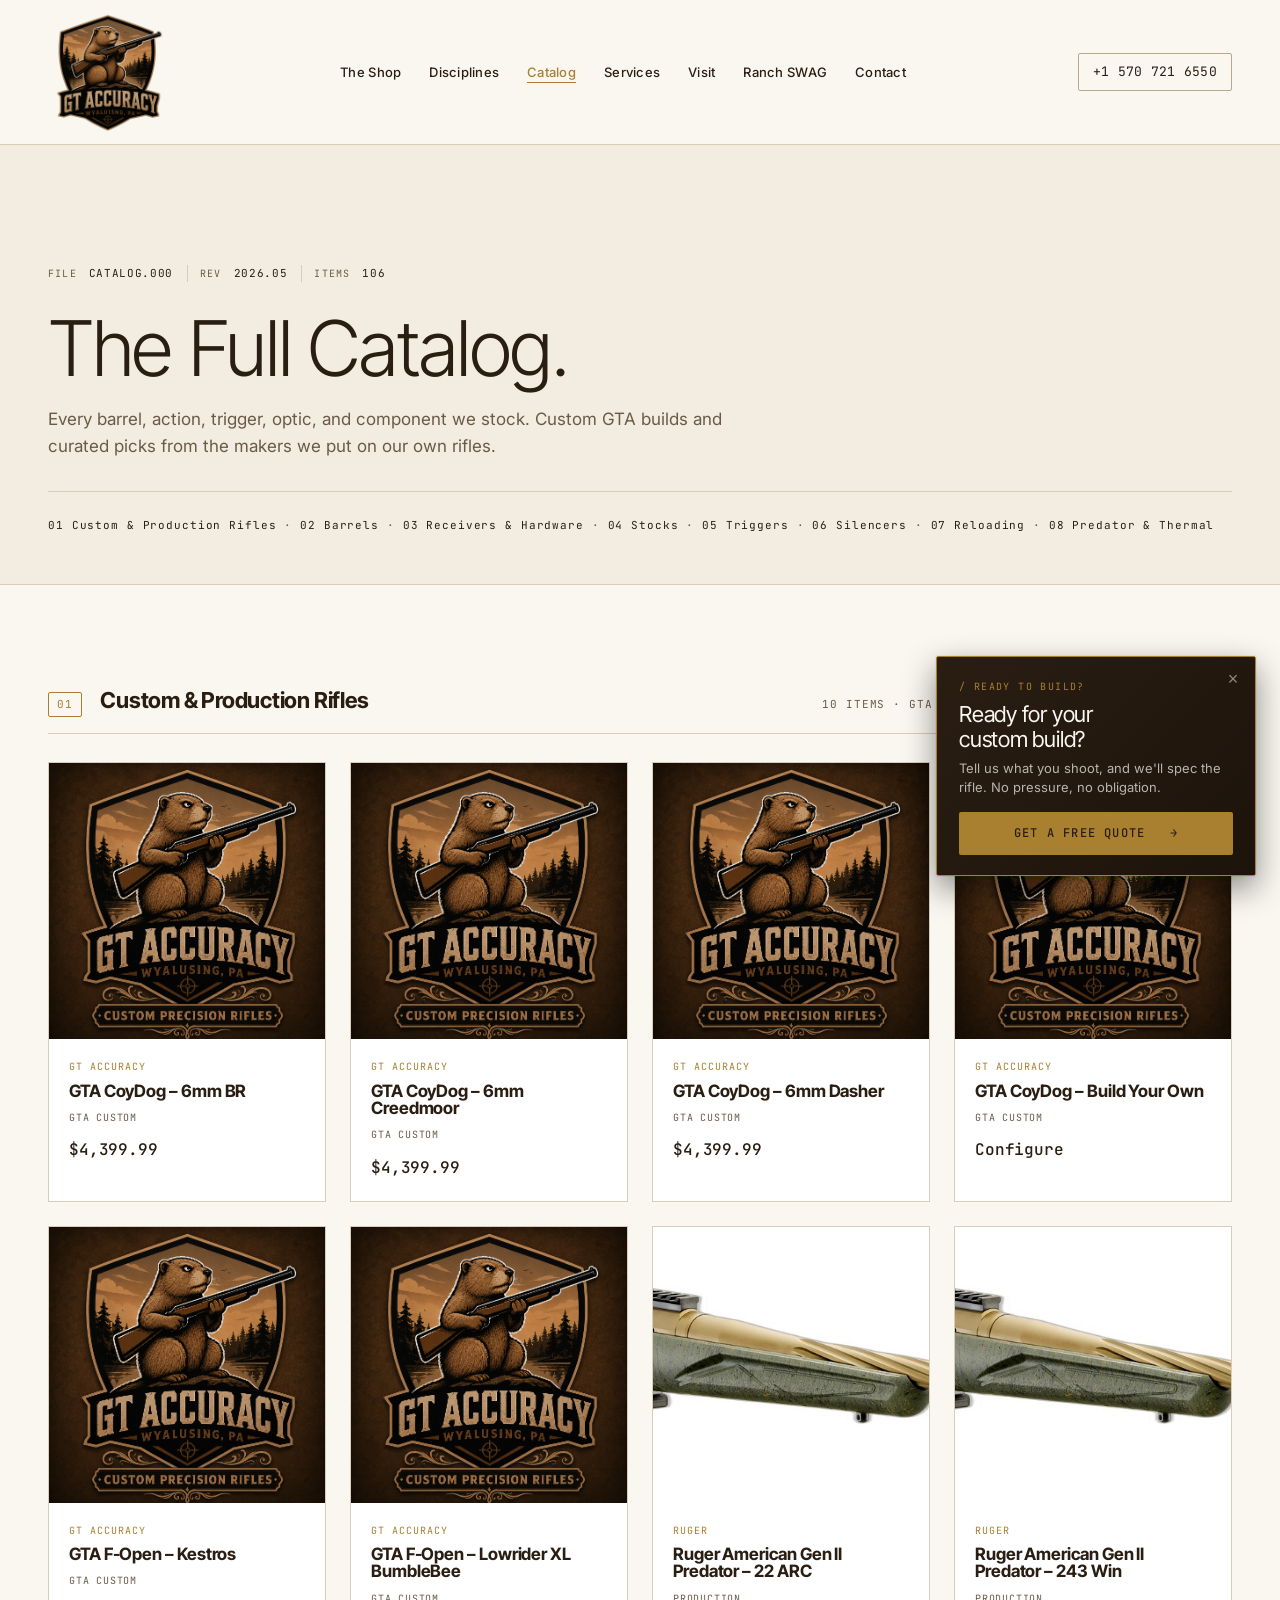
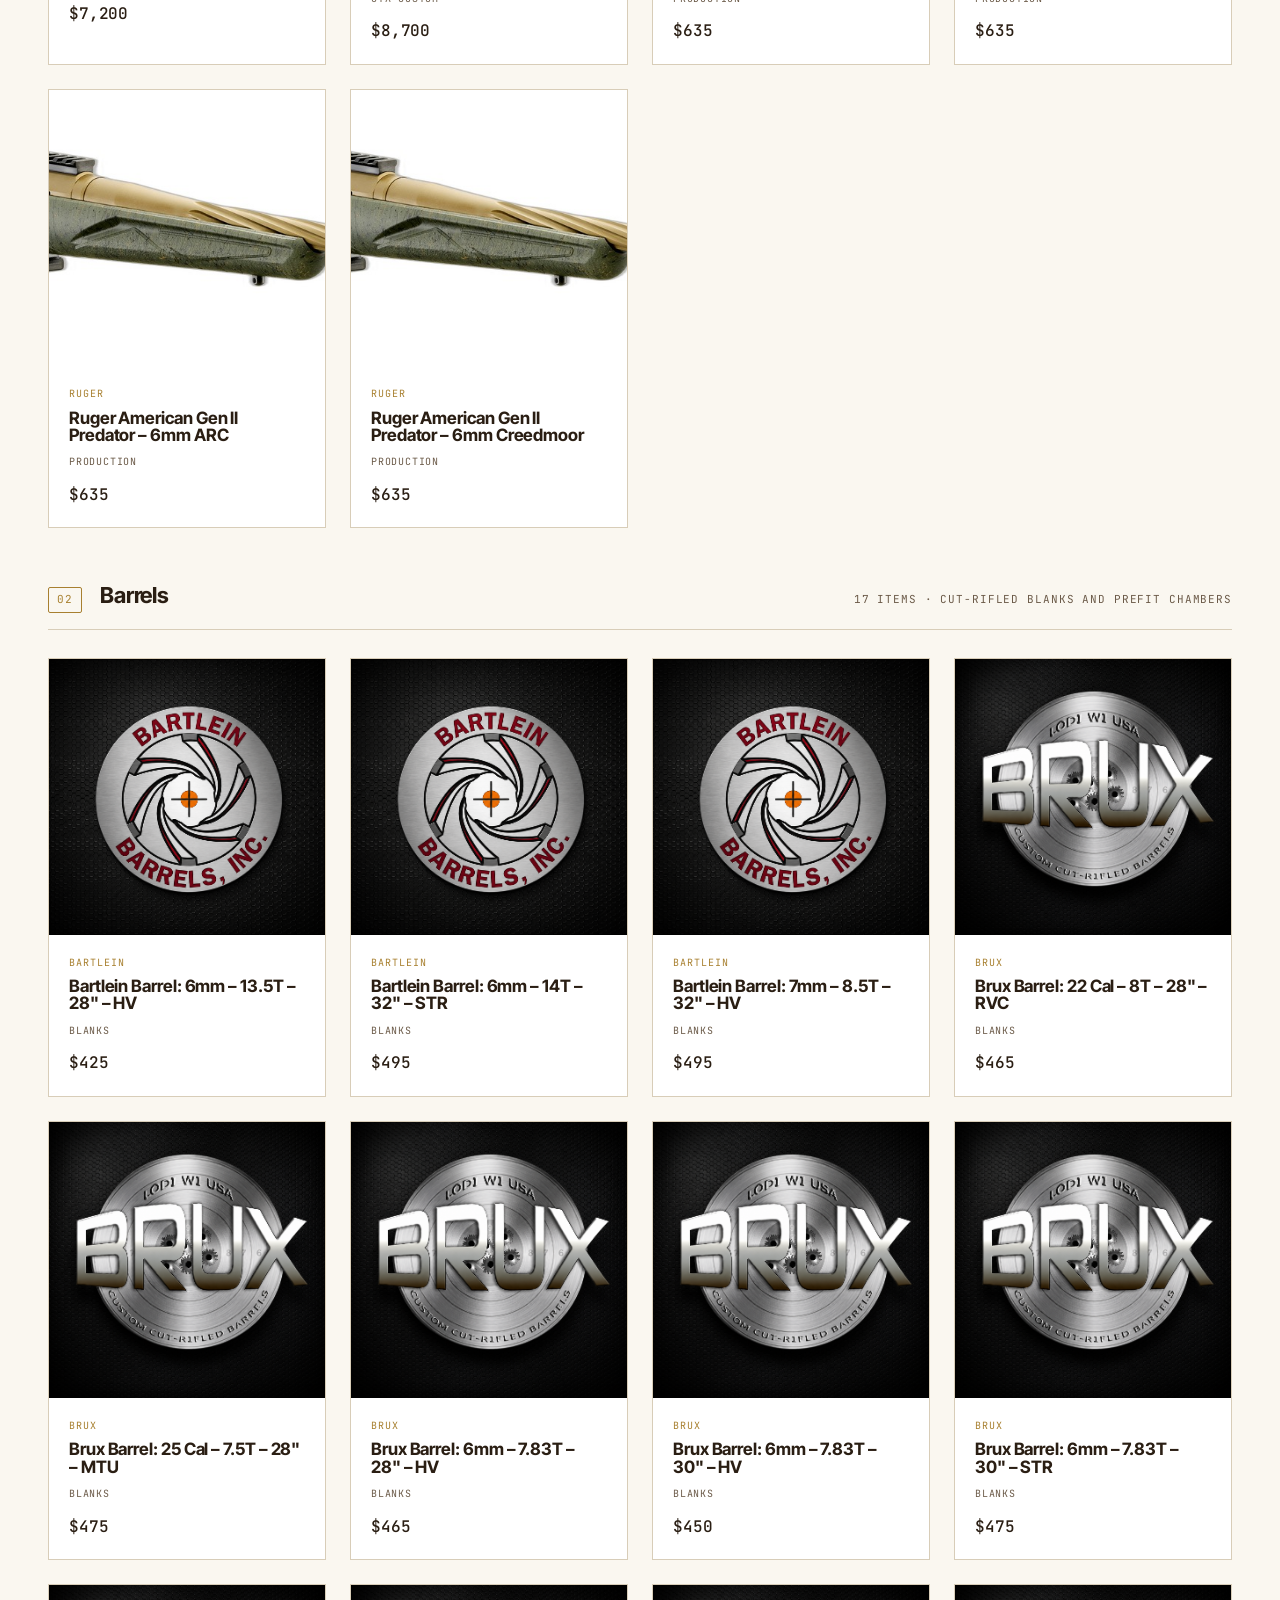
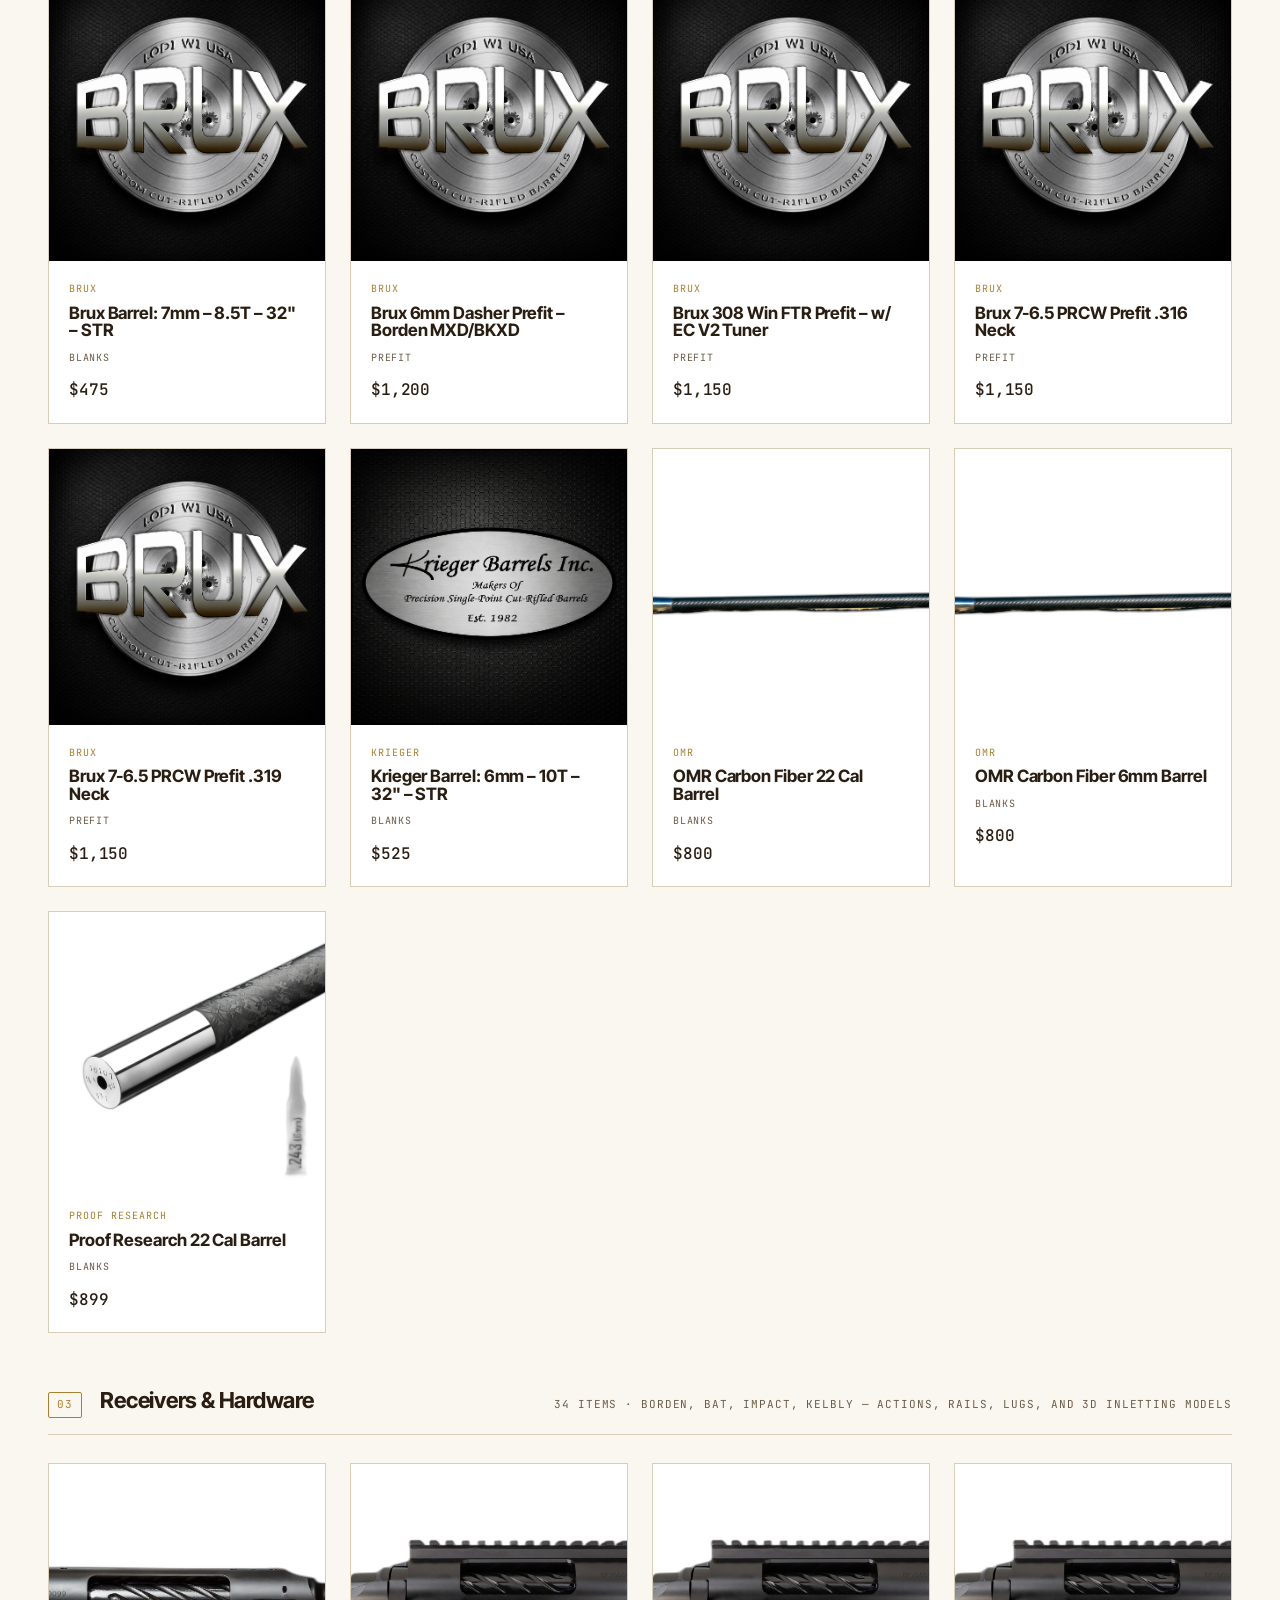
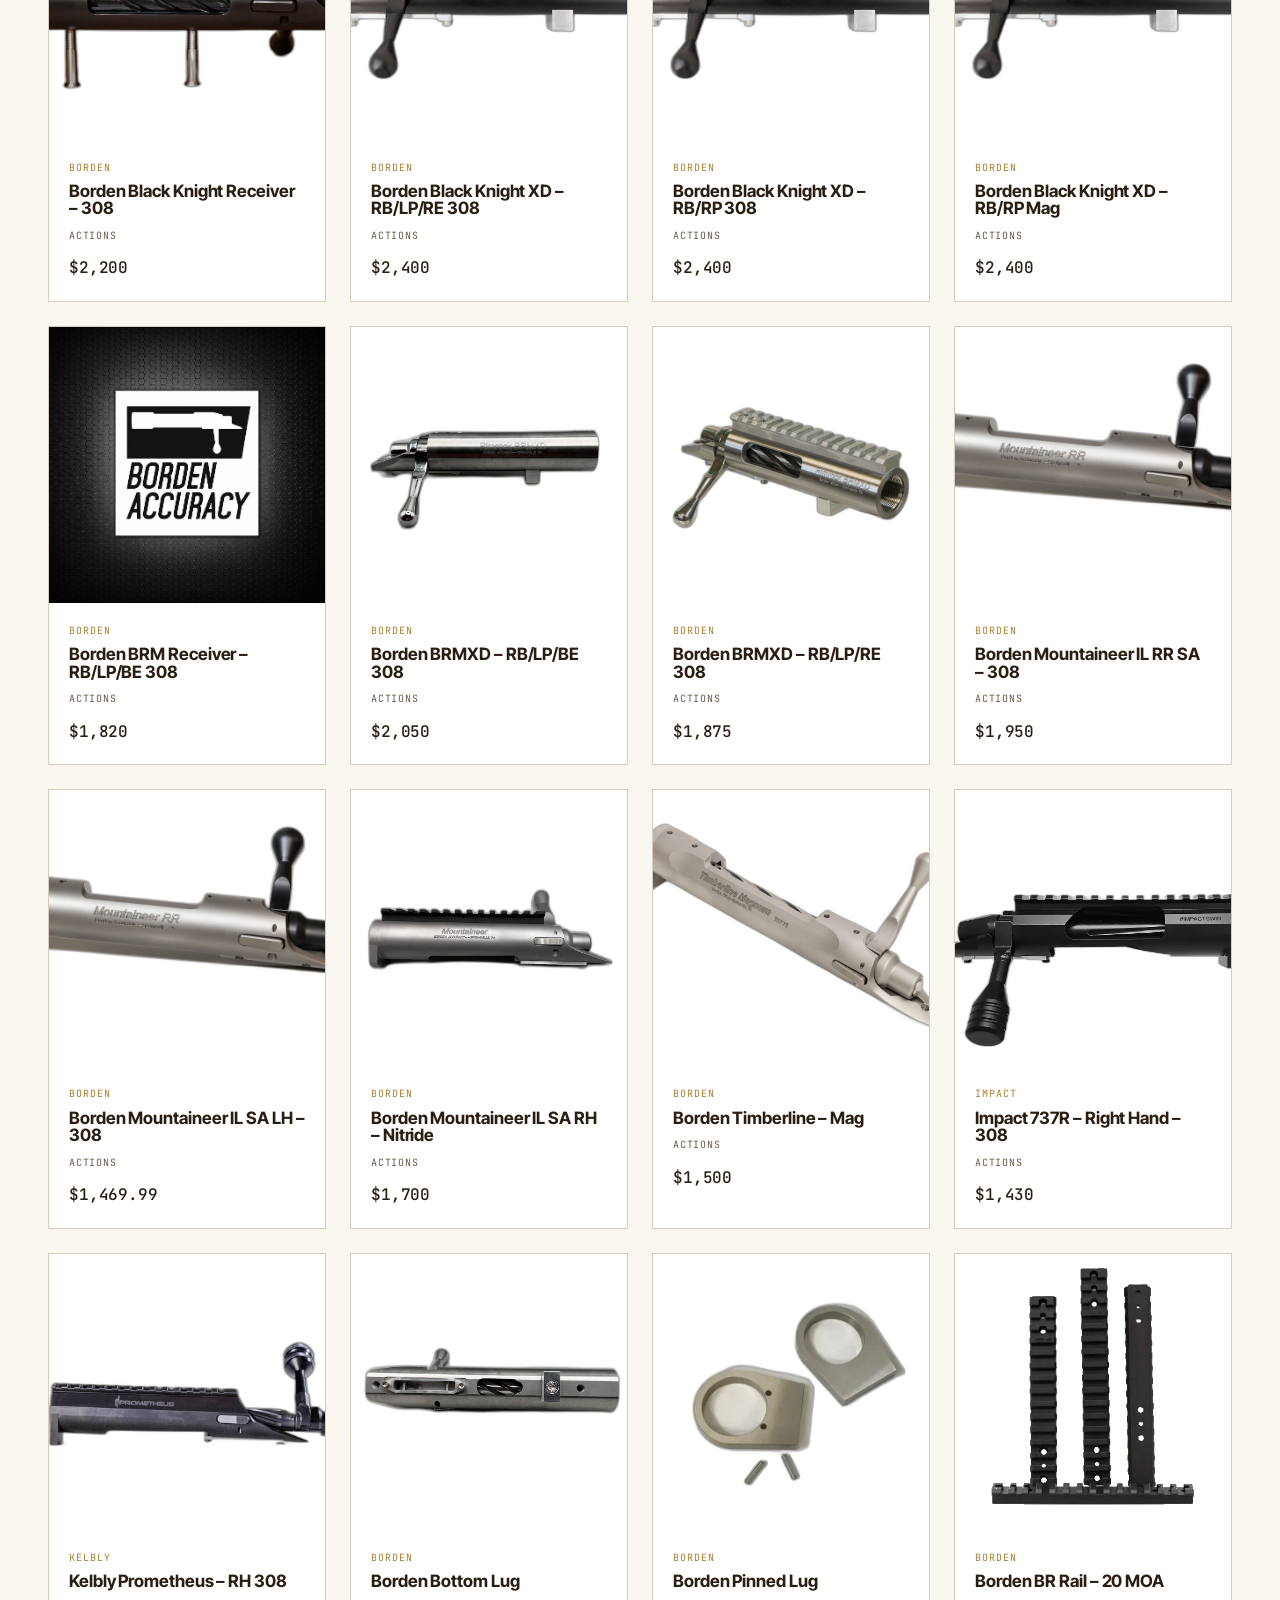
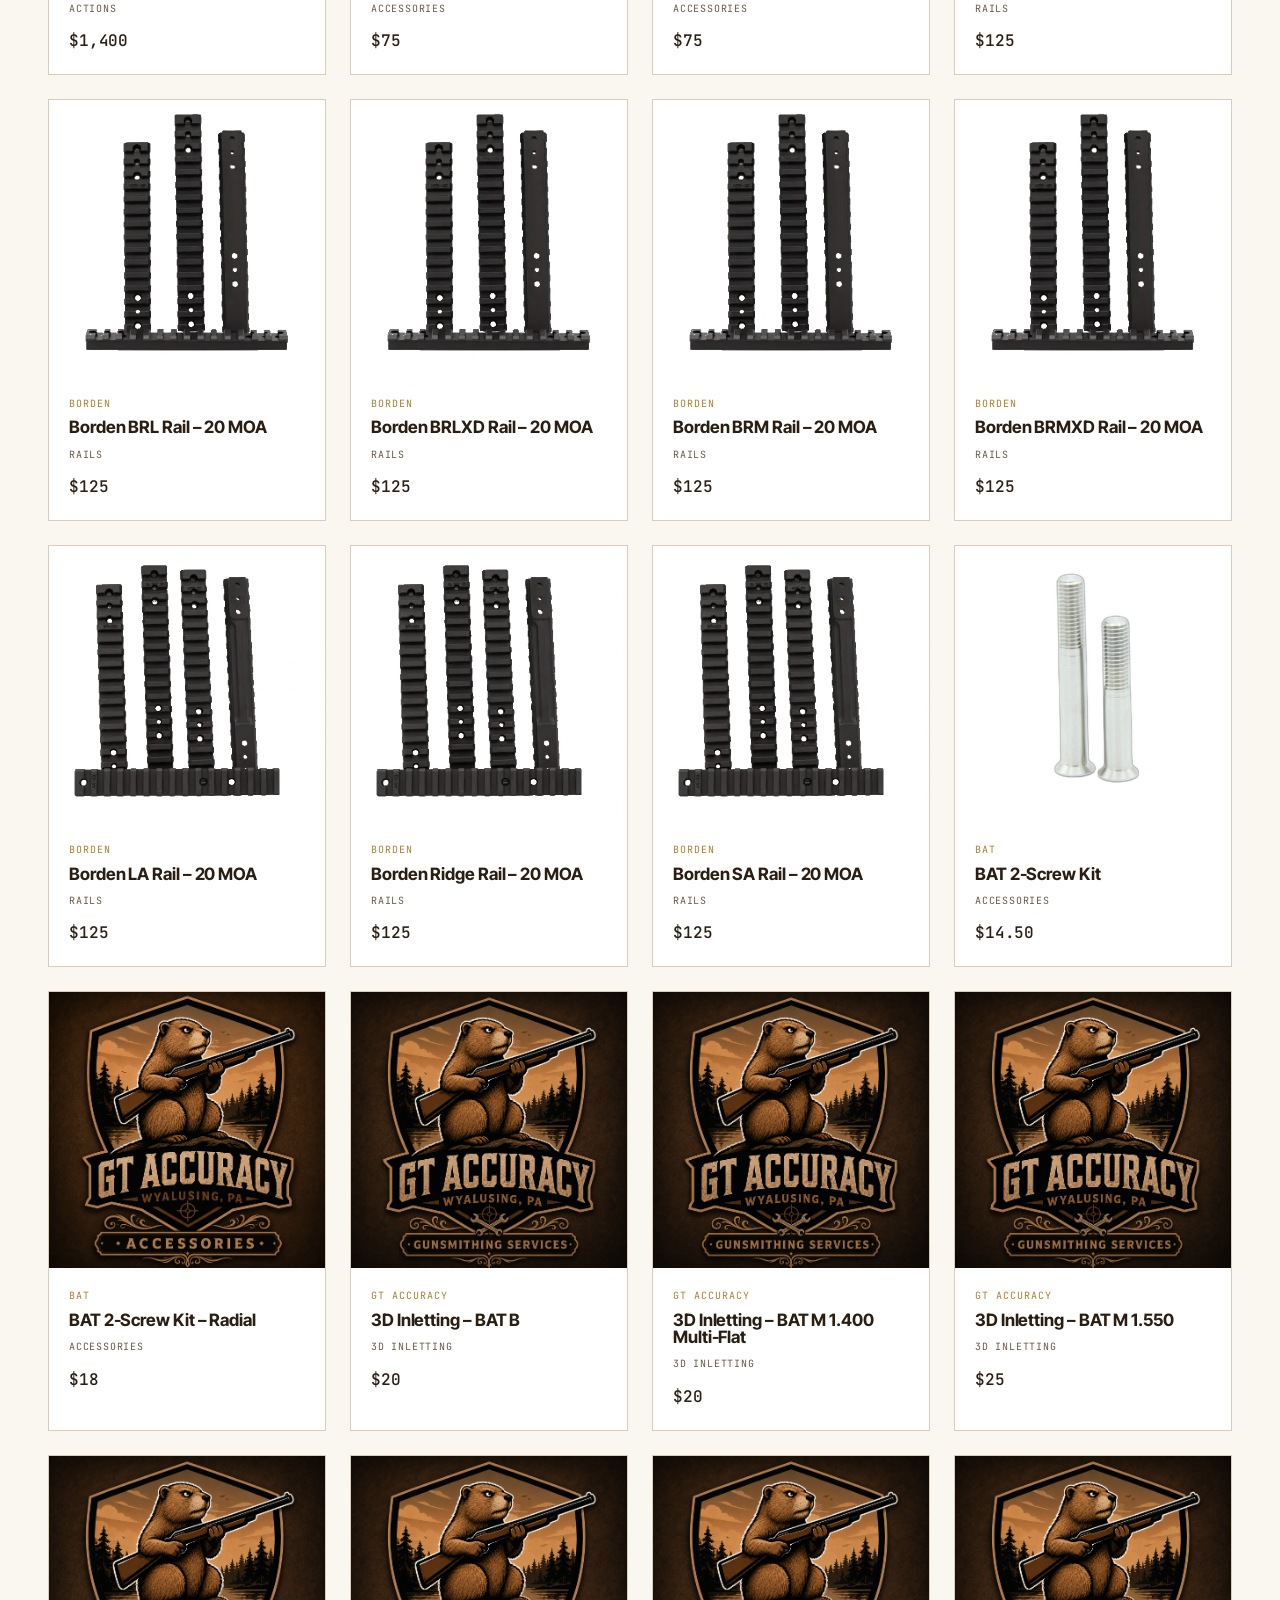
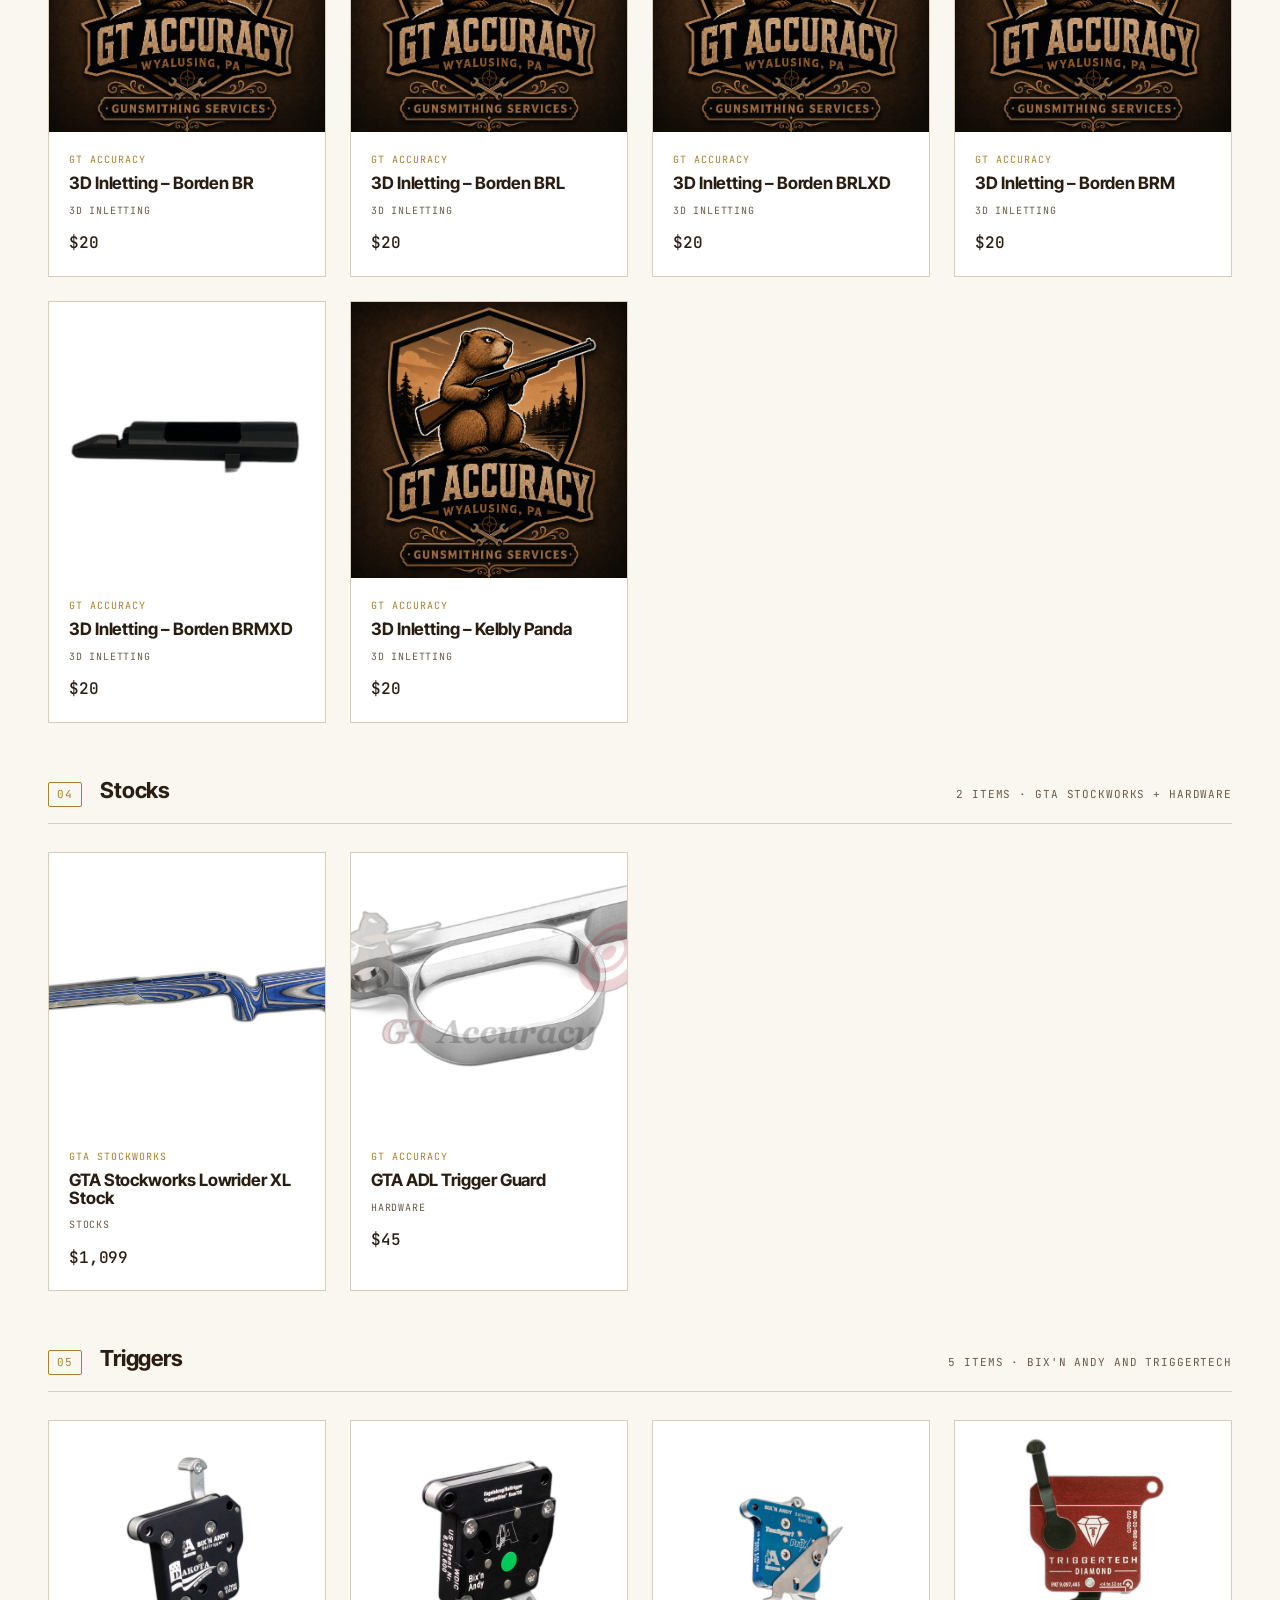
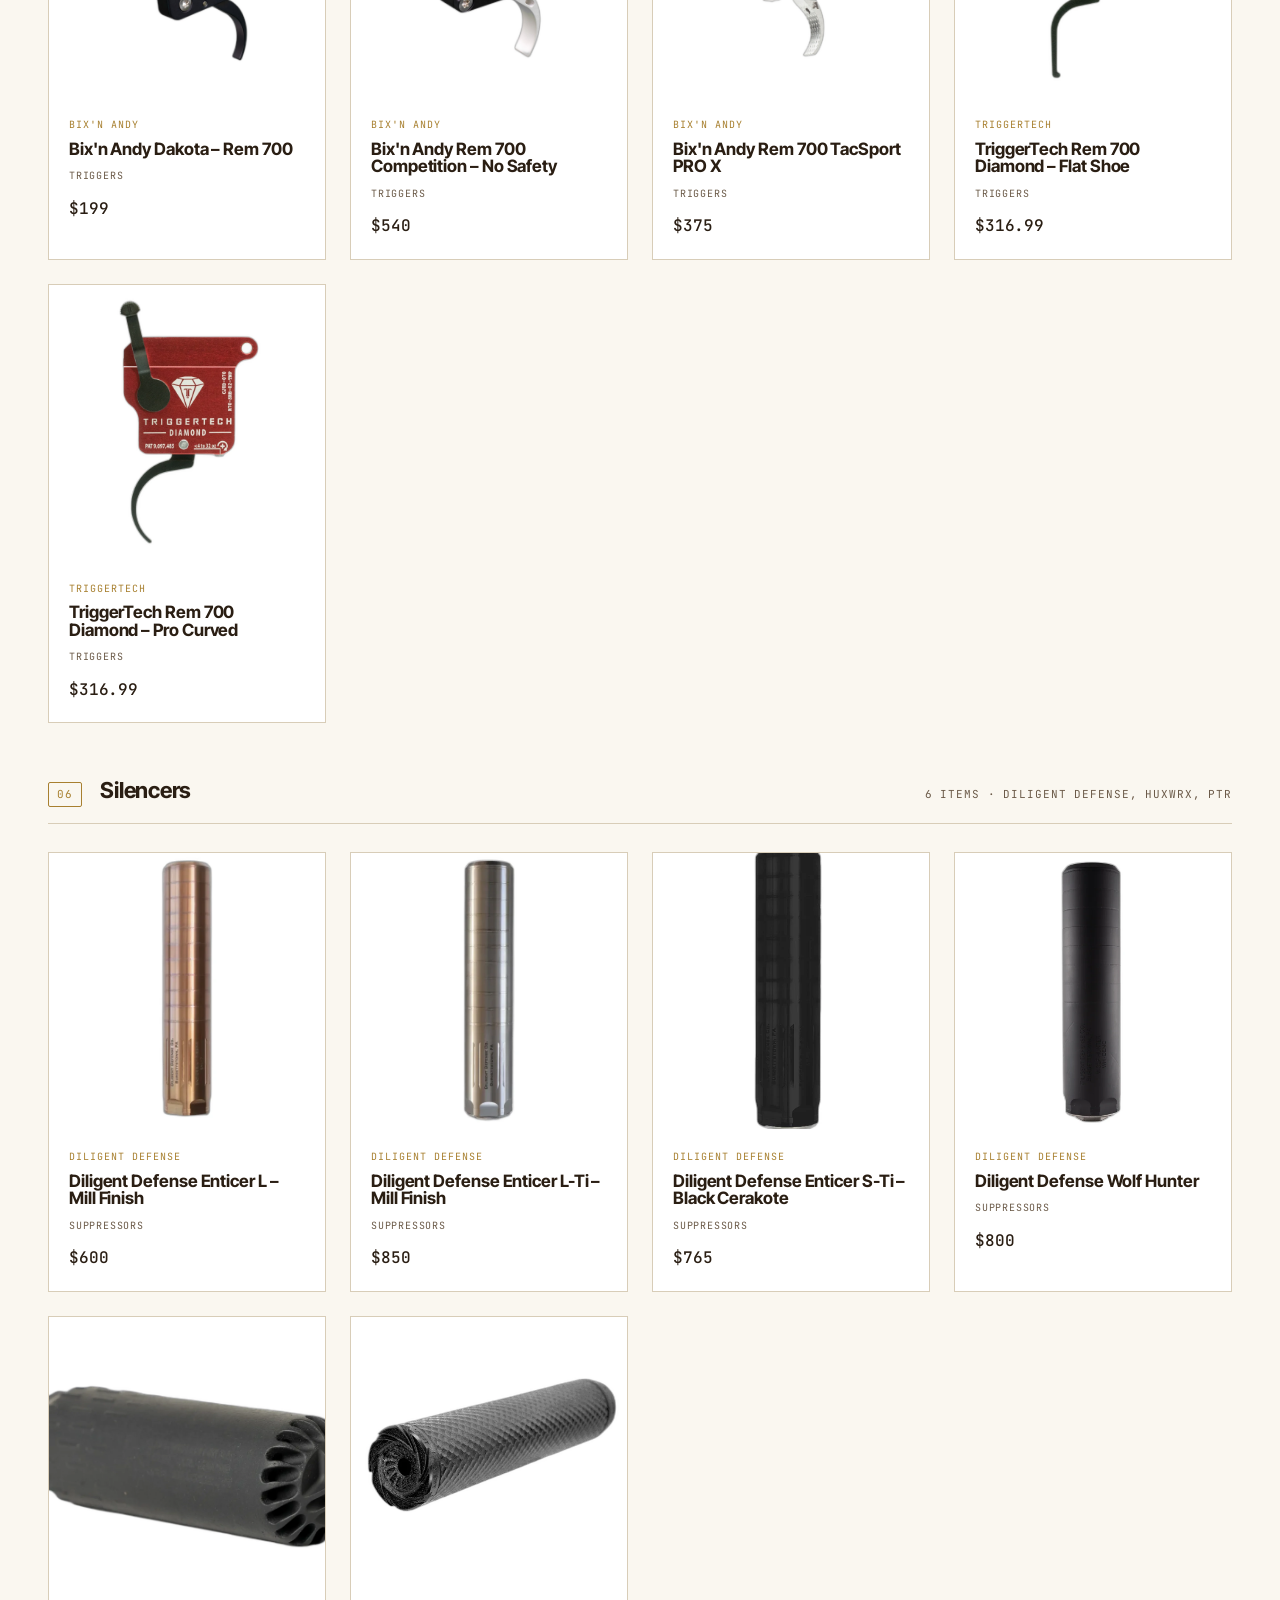
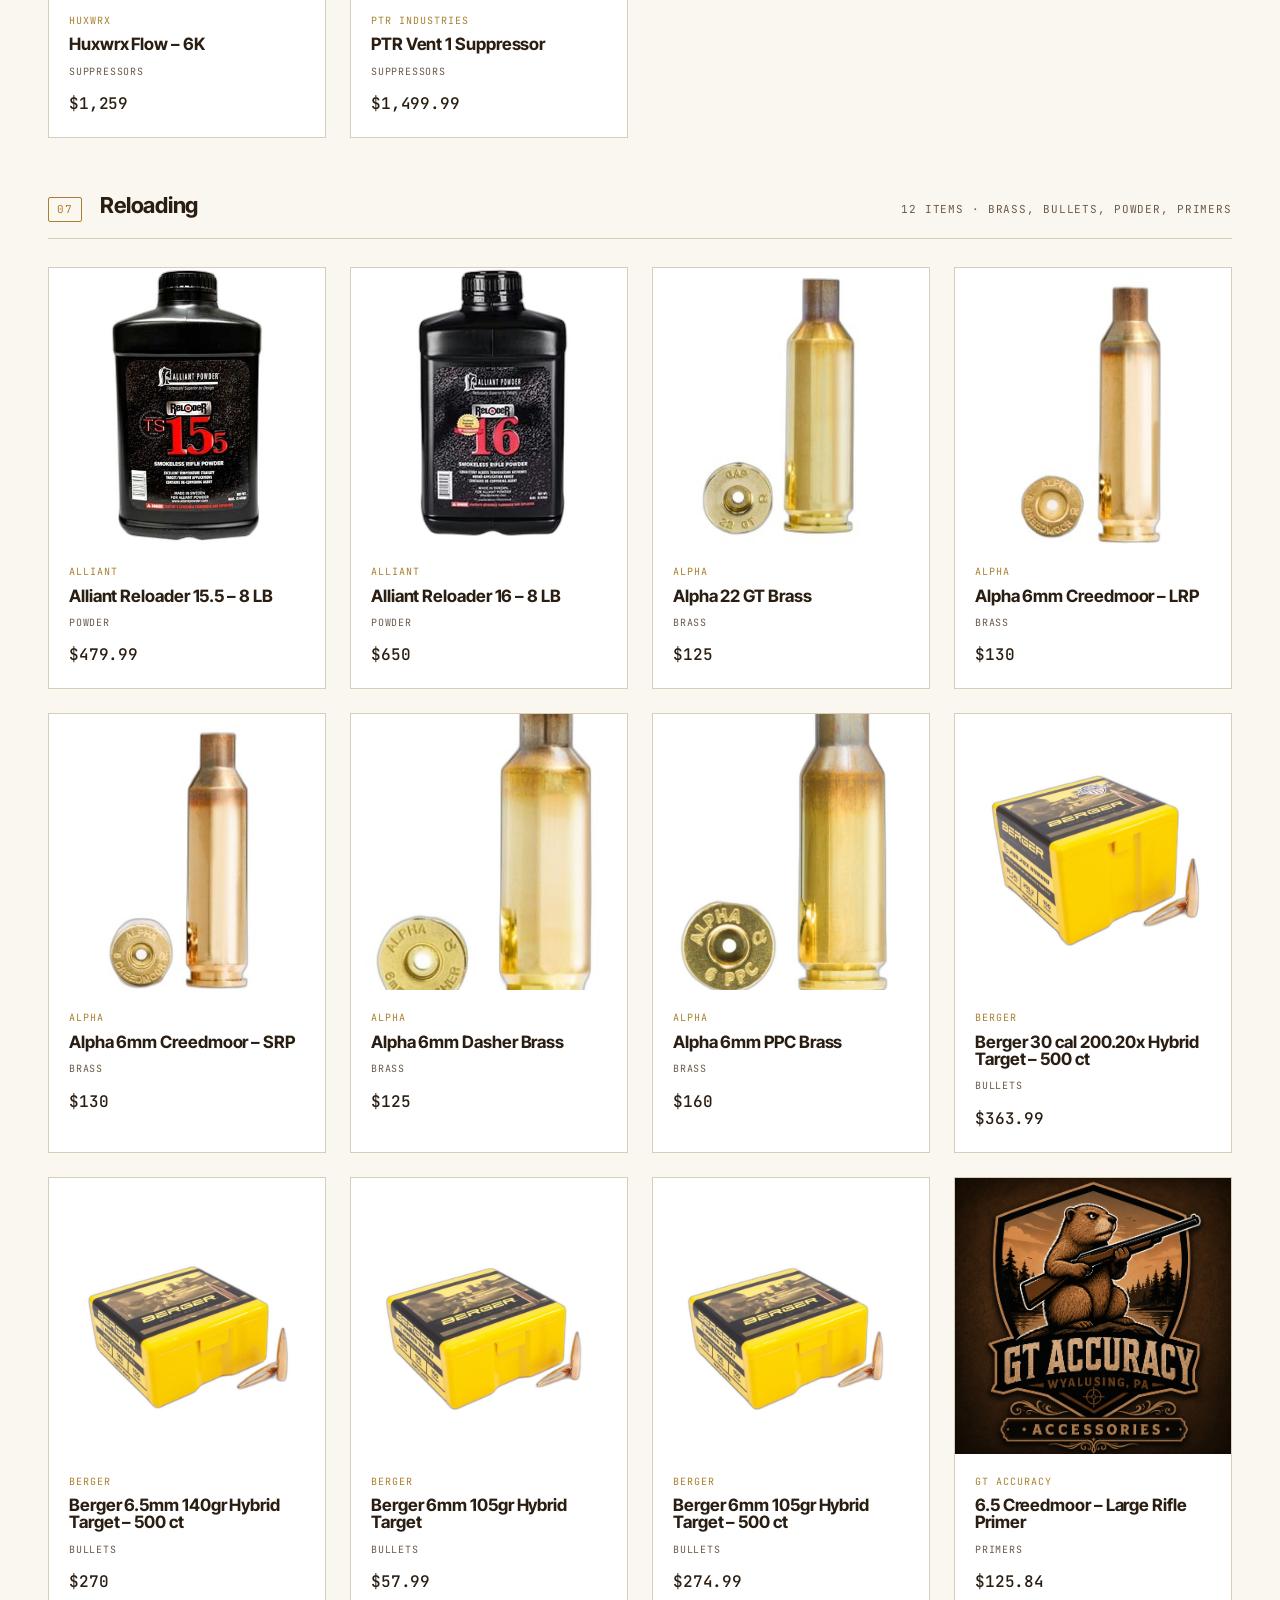
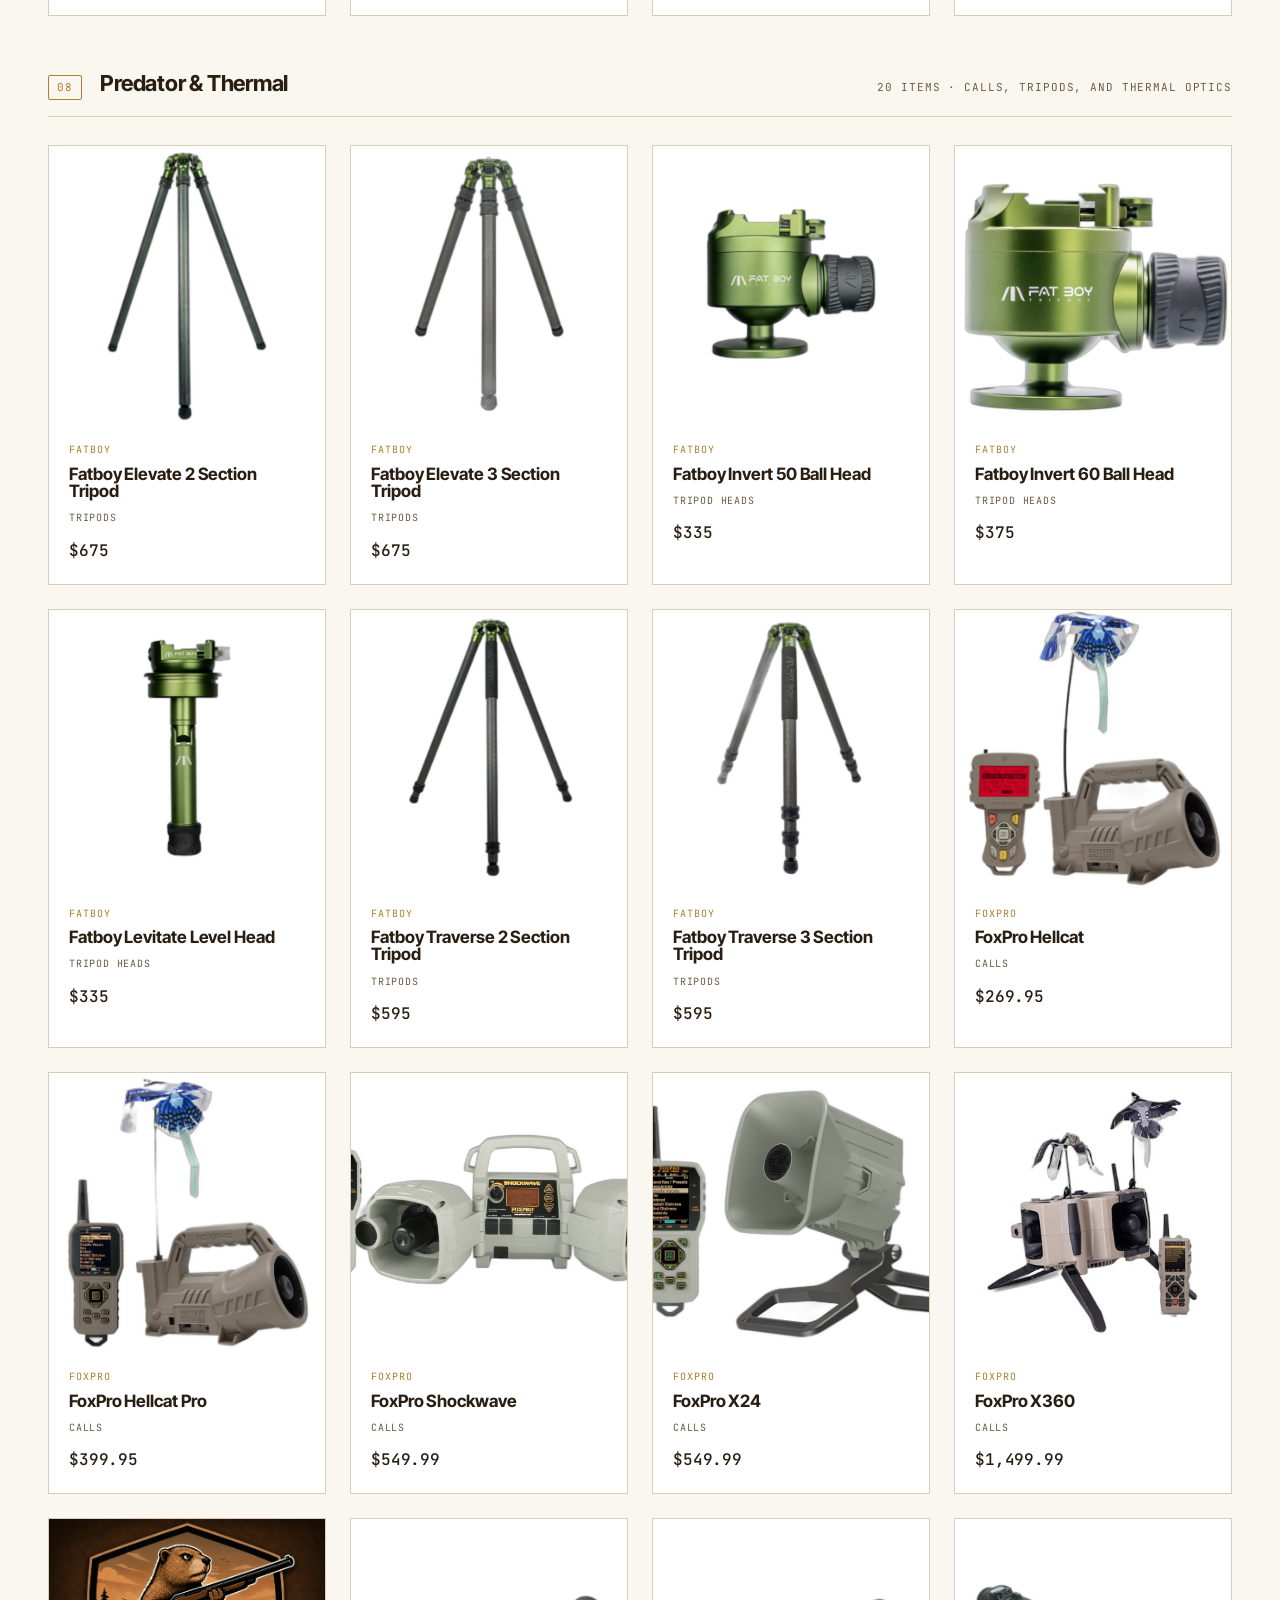
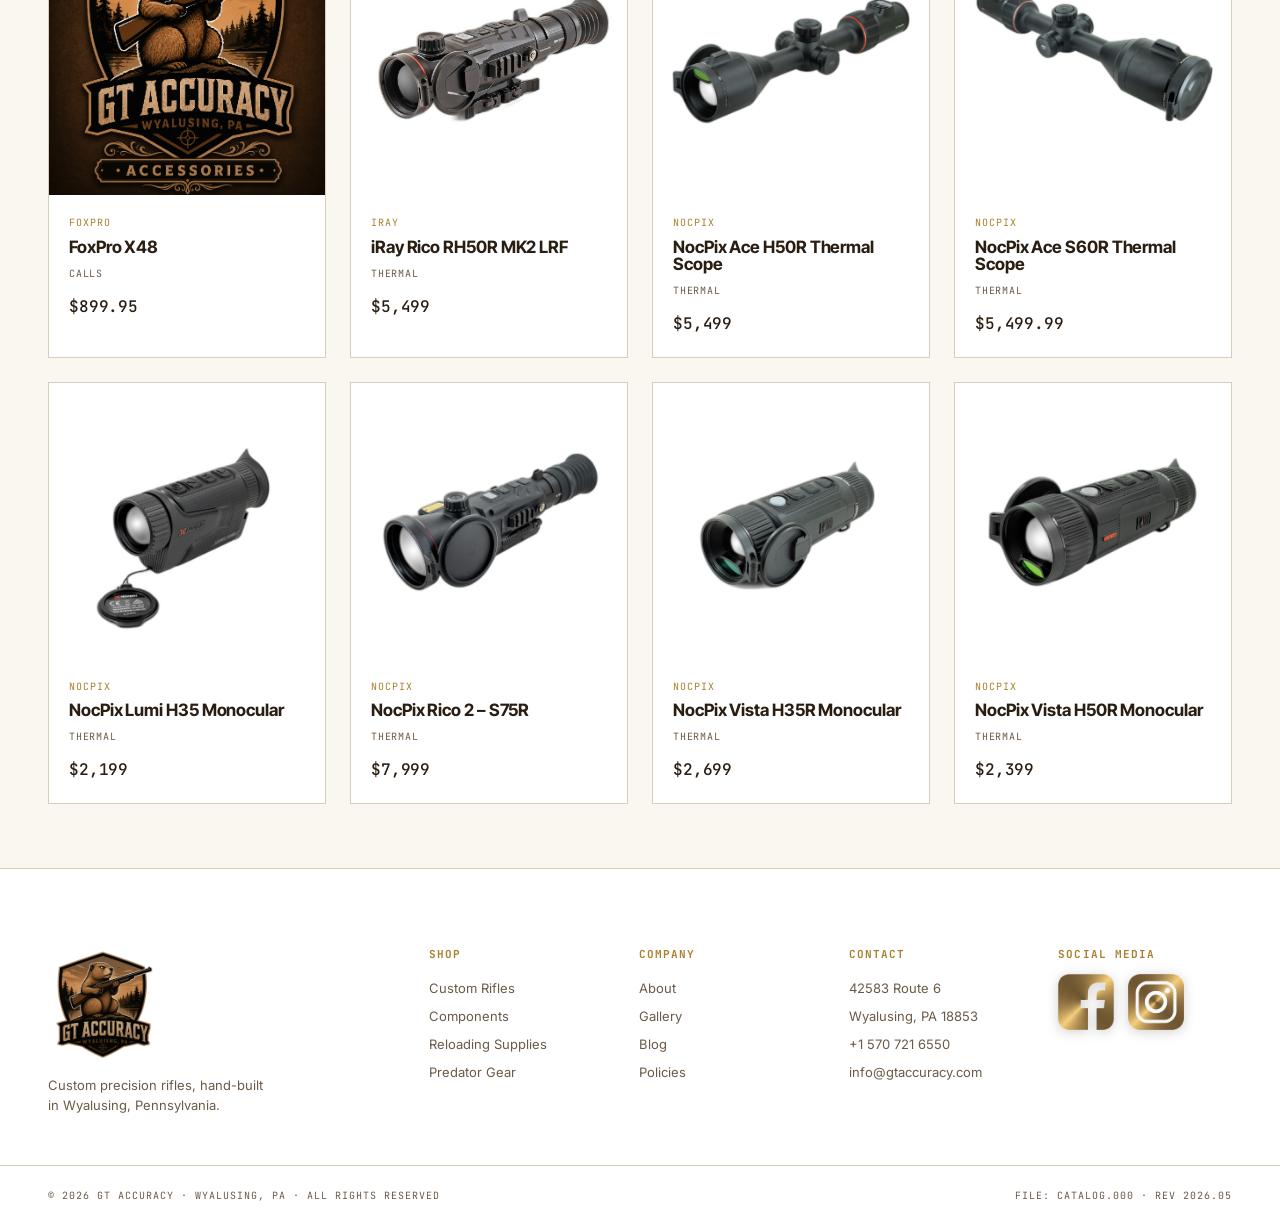
==== commit f29ce8c0: "Add Ranch SWAG merch section with click-to-zoom lightbox - Nav link "Ranch SWAG" added before Contac" ====
--- a/catalog.html
+++ b/catalog.html
@@ -26,6 +26,7 @@
       <li><a href="catalog.html" class="active">Catalog</a></li>
       <li><a href="index.html#services">Services</a></li>
       <li><a href="index.html#visit">Visit</a></li>
+      <li><a href="index.html#swag">Ranch SWAG</a></li>
       <li><a href="index.html#contact">Contact</a></li>
     </ul>
     <a href="tel:5707216550" class="nav-phone">+1 570 721 6550</a>
--- a/style.css
+++ b/style.css
@@ -27,7 +27,14 @@
 }
 
 * { box-sizing: border-box; margin: 0; padding: 0; }
-html { scroll-behavior: smooth; }
+html {
+  scroll-behavior: smooth;
+  /* Offset anchor jumps by the sticky-nav height so section tops aren't hidden */
+  scroll-padding-top: 150px;
+}
+@media (max-width: 880px) {
+  html { scroll-padding-top: 110px; }
+}
 body {
   background: var(--bg);
   color: var(--text);
@@ -801,6 +808,240 @@
   .visit-map { aspect-ratio: 4/3; }
 }
 
+/* ── RANCH SWAG (dark inverted section, image-forward grid) ─────── */
+.swag {
+  padding: 64px 0;
+  background: linear-gradient(180deg, #2A1E13 0%, #1c130a 100%);
+  color: var(--bg);
+}
+.swag-head { max-width: 740px; margin-bottom: 48px; }
+.swag-head .kicker { color: var(--accent); }
+.swag-head h2 { color: var(--bg); }
+.swag-head .lede { color: rgba(250, 247, 240, 0.65); }
+
+.swag-grid {
+  display: grid;
+  grid-template-columns: repeat(4, 1fr);
+  grid-auto-rows: 250px;
+  gap: 14px;
+}
+.swag-card {
+  position: relative;
+  background: #1c130a;
+  border: 1px solid rgba(168, 128, 48, 0.18);
+  border-radius: 2px;
+  overflow: hidden;
+  cursor: pointer;
+  transition: border-color 0.2s, transform 0.2s, box-shadow 0.2s;
+  display: flex;
+  flex-direction: column;
+}
+.swag-card:hover {
+  border-color: var(--accent);
+  transform: translateY(-3px);
+  box-shadow: 0 14px 30px rgba(0,0,0,0.45);
+}
+.swag-card--hero {
+  grid-column: span 2;
+  grid-row: span 2;
+}
+.swag-card--wide {
+  grid-column: span 2;
+}
+.swag-img {
+  flex: 1;
+  background: #0e0905;
+  display: flex;
+  align-items: center;
+  justify-content: center;
+  overflow: hidden;
+  padding: 8px;
+}
+.swag-img img {
+  width: 100%;
+  height: 100%;
+  object-fit: contain;
+  transition: transform 0.4s;
+}
+.swag-card:hover .swag-img img { transform: scale(1.04); }
+.swag-meta {
+  padding: 14px 16px 16px;
+  border-top: 1px solid rgba(168, 128, 48, 0.18);
+  background: rgba(0, 0, 0, 0.30);
+}
+.swag-meta .tag {
+  font-family: "JetBrains Mono", monospace;
+  font-size: 10px;
+  color: var(--accent);
+  letter-spacing: 0.14em;
+  display: block;
+  margin-bottom: 6px;
+}
+.swag-meta h3 {
+  color: var(--bg);
+  font-size: 16px;
+  font-weight: 400;
+  letter-spacing: -0.005em;
+  margin: 0 0 6px;
+}
+.swag-card--hero .swag-meta h3 { font-size: 22px; }
+.swag-meta .price {
+  font-family: "JetBrains Mono", monospace;
+  font-size: 14px;
+  color: var(--accent);
+  letter-spacing: 0.02em;
+}
+.swag-foot {
+  margin-top: 32px;
+  font-family: "JetBrains Mono", monospace;
+  font-size: 12px;
+  color: rgba(250, 247, 240, 0.55);
+  letter-spacing: 0.06em;
+  text-align: center;
+}
+.swag-foot a { color: var(--accent); border-bottom: 1px solid var(--accent); }
+
+@media (max-width: 1000px) {
+  .swag-grid { grid-template-columns: repeat(2, 1fr); grid-auto-rows: 230px; }
+  .swag-card--hero, .swag-card--wide { grid-column: span 2; grid-row: auto; }
+}
+@media (max-width: 560px) {
+  .swag-grid { grid-template-columns: 1fr; grid-auto-rows: 280px; }
+  .swag-card--hero, .swag-card--wide { grid-column: span 1; }
+}
+
+/* ── SWAG Lightbox ───────────────────────────── */
+.swag-lightbox {
+  position: fixed;
+  inset: 0;
+  z-index: 10000;
+  display: none;
+  align-items: center;
+  justify-content: center;
+}
+.swag-lightbox.open { display: flex; }
+.lb-backdrop {
+  position: absolute;
+  inset: 0;
+  background: rgba(15, 8, 3, 0.88);
+  backdrop-filter: blur(4px);
+  -webkit-backdrop-filter: blur(4px);
+  animation: lbFade 0.2s ease forwards;
+}
+.lb-frame {
+  position: relative;
+  display: grid;
+  grid-template-columns: 1.2fr 1fr;
+  gap: 0;
+  max-width: 1100px;
+  width: 92vw;
+  max-height: 86vh;
+  background: #1c130a;
+  border: 1px solid var(--accent);
+  border-radius: 2px;
+  box-shadow: 0 30px 80px rgba(0,0,0,0.6);
+  overflow: hidden;
+  animation: lbZoom 0.24s cubic-bezier(.18,.89,.32,1.18) forwards;
+}
+.lb-image {
+  background: #0e0905;
+  display: flex;
+  align-items: center;
+  justify-content: center;
+  padding: 28px;
+  min-height: 360px;
+}
+.lb-image img {
+  max-width: 100%;
+  max-height: 70vh;
+  object-fit: contain;
+}
+.lb-info {
+  padding: 36px 36px 32px;
+  display: flex;
+  flex-direction: column;
+  color: var(--bg);
+  border-left: 1px solid rgba(168,128,48,0.18);
+}
+.lb-tag {
+  font-family: "JetBrains Mono", monospace;
+  font-size: 10px;
+  color: var(--accent);
+  letter-spacing: 0.14em;
+  margin-bottom: 14px;
+}
+.lb-name {
+  font-family: "Inter Tight", "Inter", sans-serif;
+  font-weight: 300;
+  font-size: 32px;
+  letter-spacing: -0.02em;
+  line-height: 1.1;
+  margin: 0 0 18px;
+  color: var(--bg);
+}
+.lb-desc {
+  font-size: 15px;
+  line-height: 1.55;
+  color: rgba(250,247,240,0.75);
+  margin: 0 0 24px;
+}
+.lb-foot {
+  margin-top: auto;
+  padding-top: 22px;
+  border-top: 1px solid rgba(168,128,48,0.18);
+  display: flex;
+  align-items: center;
+  justify-content: space-between;
+  gap: 16px;
+}
+.lb-price {
+  font-family: "JetBrains Mono", monospace;
+  font-size: 22px;
+  color: var(--accent);
+  letter-spacing: 0.01em;
+}
+.lb-cta {
+  display: inline-flex;
+  align-items: center;
+  padding: 11px 22px;
+  background: var(--accent);
+  color: var(--text);
+  font-family: "JetBrains Mono", monospace;
+  font-size: 11px;
+  font-weight: 500;
+  letter-spacing: 0.12em;
+  text-transform: uppercase;
+  border-radius: 2px;
+  transition: background 0.2s, transform 0.15s;
+}
+.lb-cta:hover { background: #C99A45; transform: translateY(-1px); }
+.lb-close {
+  position: absolute;
+  top: 10px;
+  right: 12px;
+  z-index: 2;
+  background: transparent;
+  border: none;
+  color: rgba(250,247,240,0.7);
+  font-size: 28px;
+  width: 36px;
+  height: 36px;
+  cursor: pointer;
+  line-height: 1;
+  transition: color 0.15s;
+}
+.lb-close:hover { color: var(--bg); }
+
+@keyframes lbFade  { from { opacity: 0; } to { opacity: 1; } }
+@keyframes lbZoom  { from { opacity: 0; transform: scale(.94); } to { opacity: 1; transform: scale(1); } }
+
+@media (max-width: 800px) {
+  .lb-frame { grid-template-columns: 1fr; max-height: 92vh; }
+  .lb-image { min-height: 240px; padding: 18px; }
+  .lb-info { padding: 22px 22px 20px; border-left: none; border-top: 1px solid rgba(168,128,48,0.18); }
+  .lb-name { font-size: 24px; }
+}
+
 /* ── CONTACT FORM ────────────────────────────── */
 .contact {
   padding: 64px 0;
